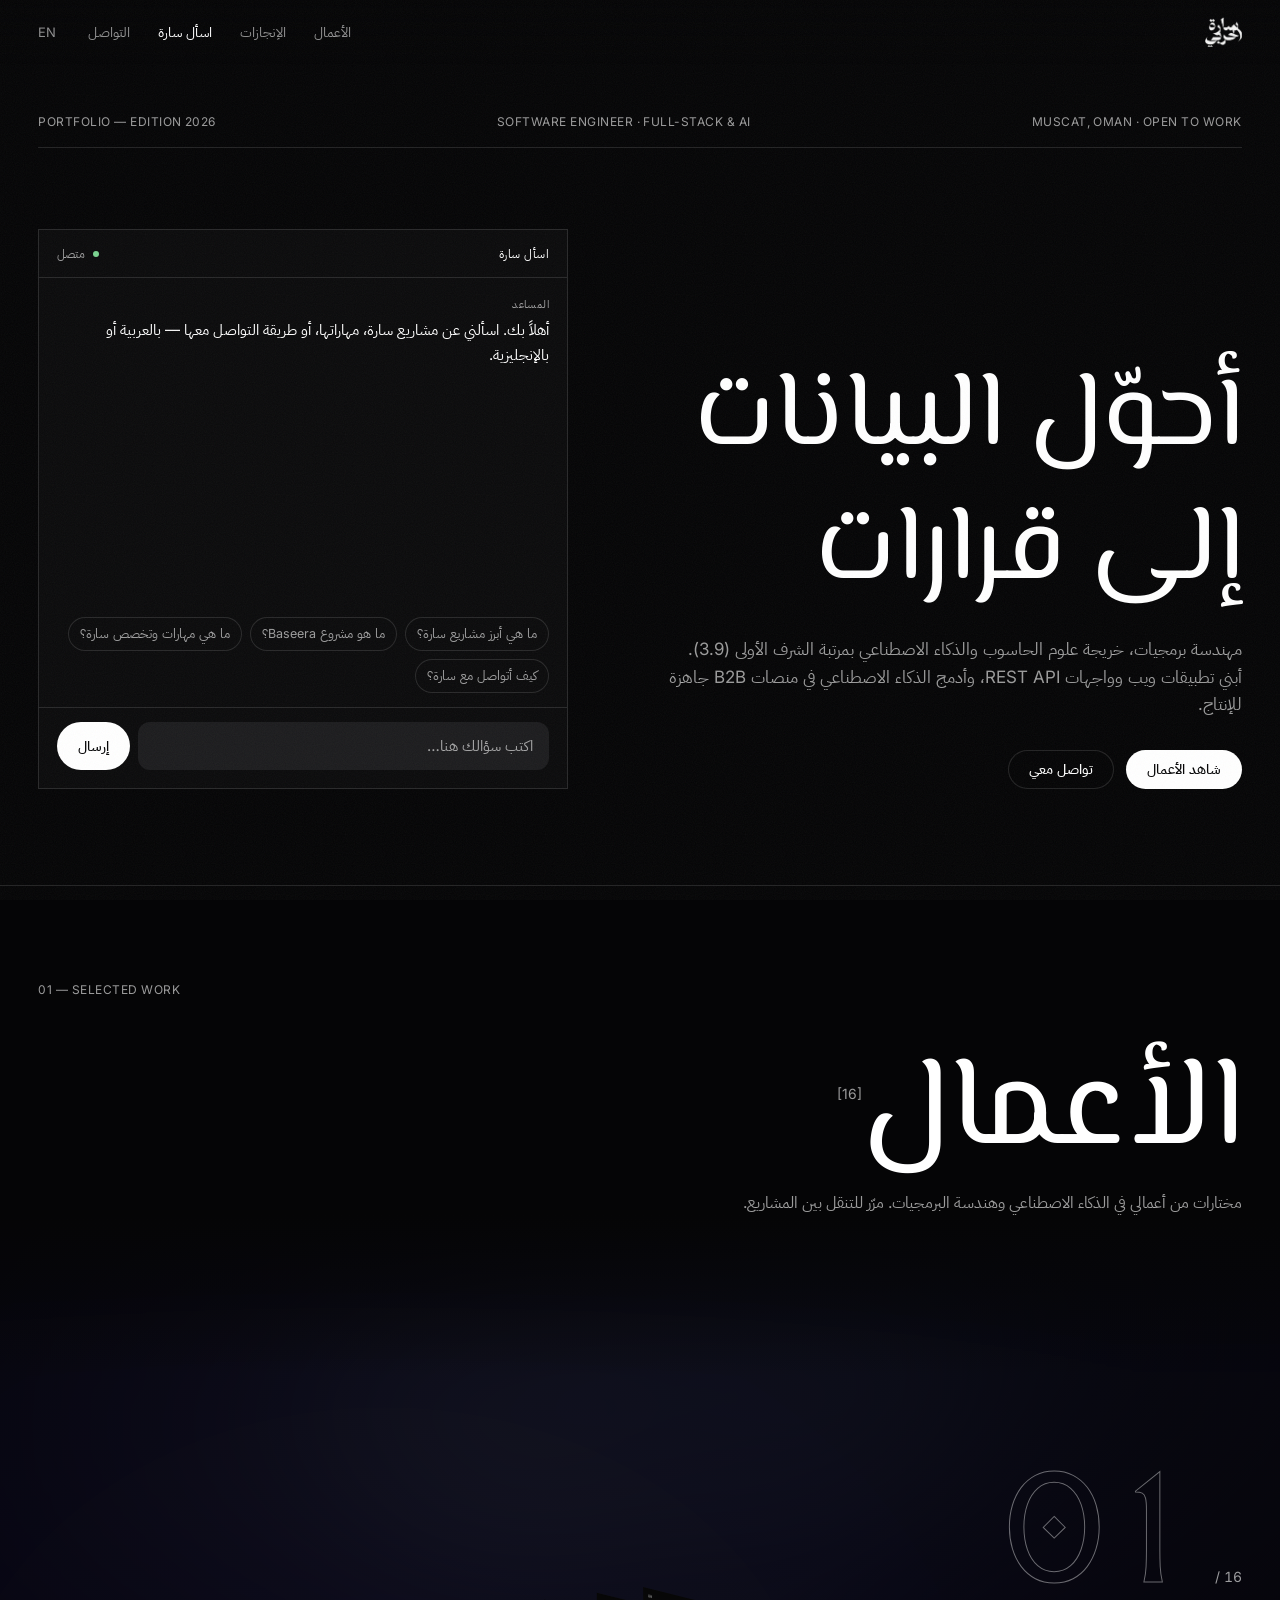
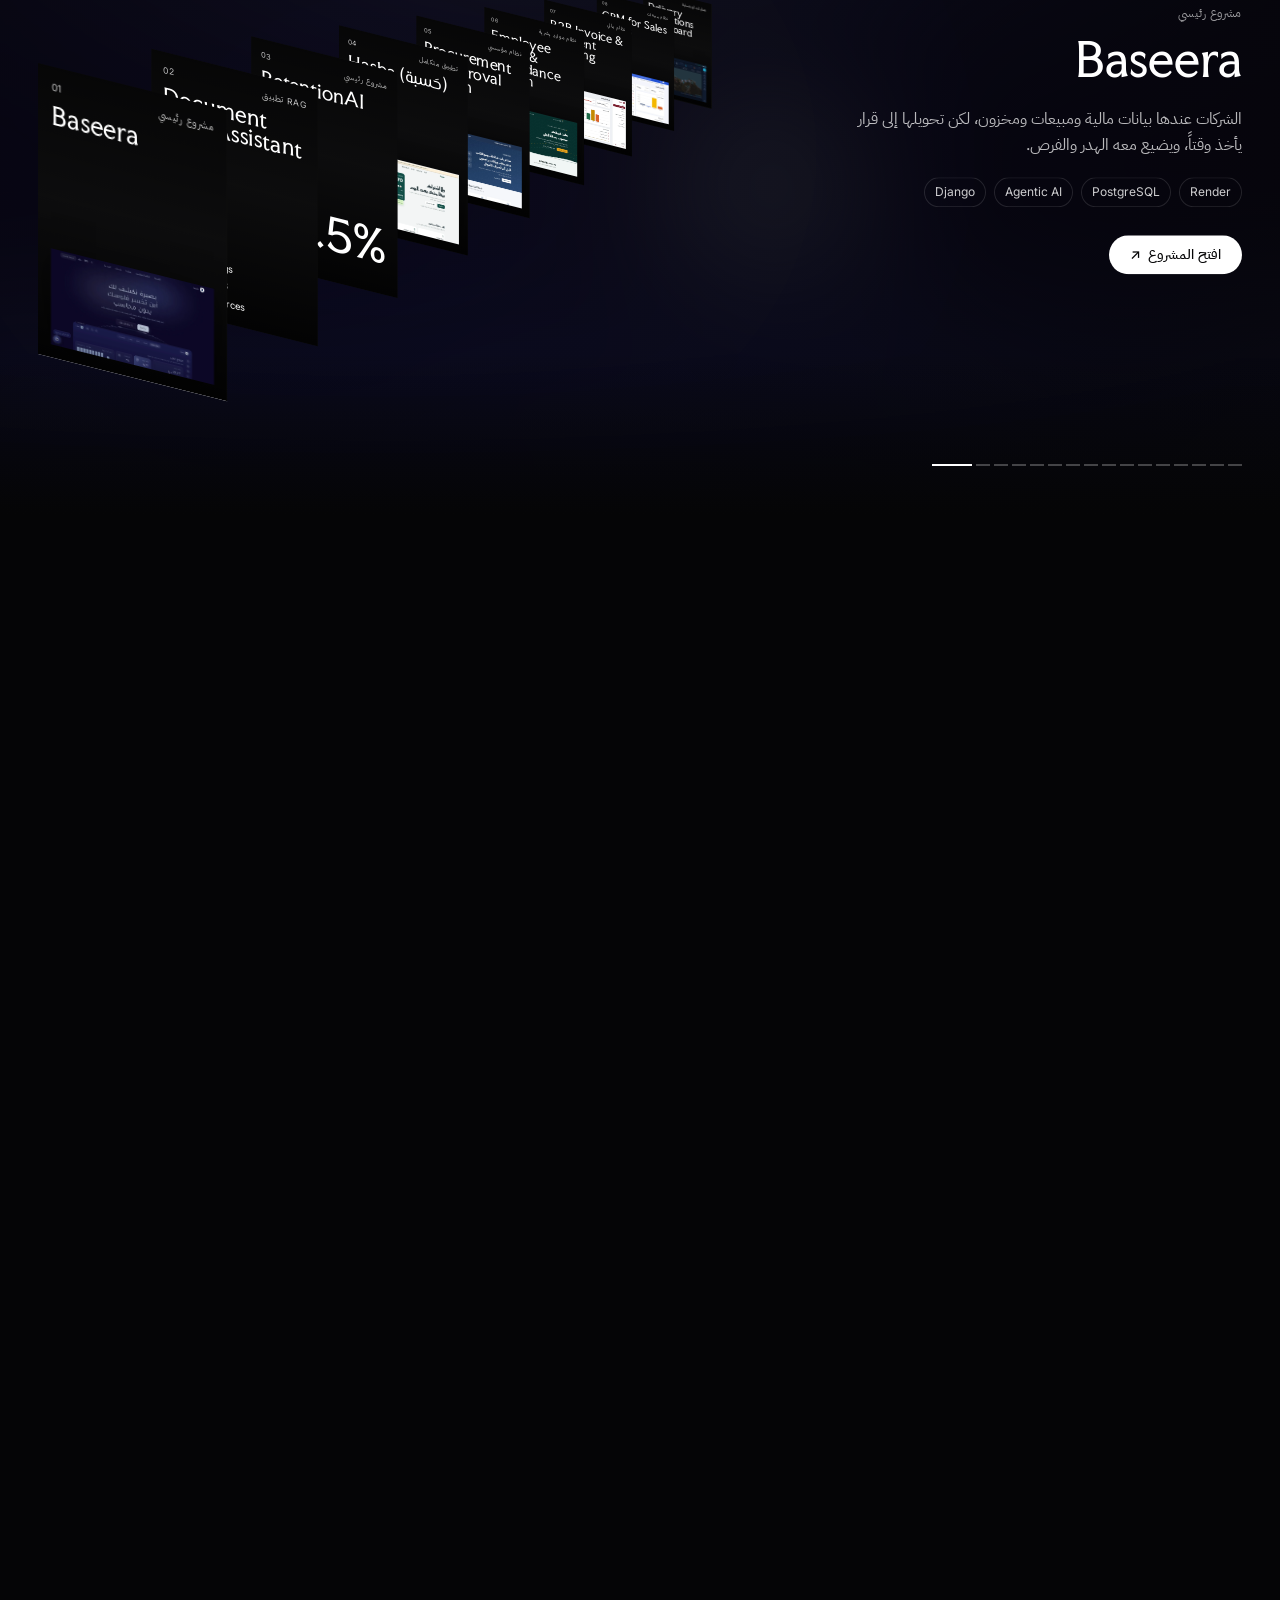
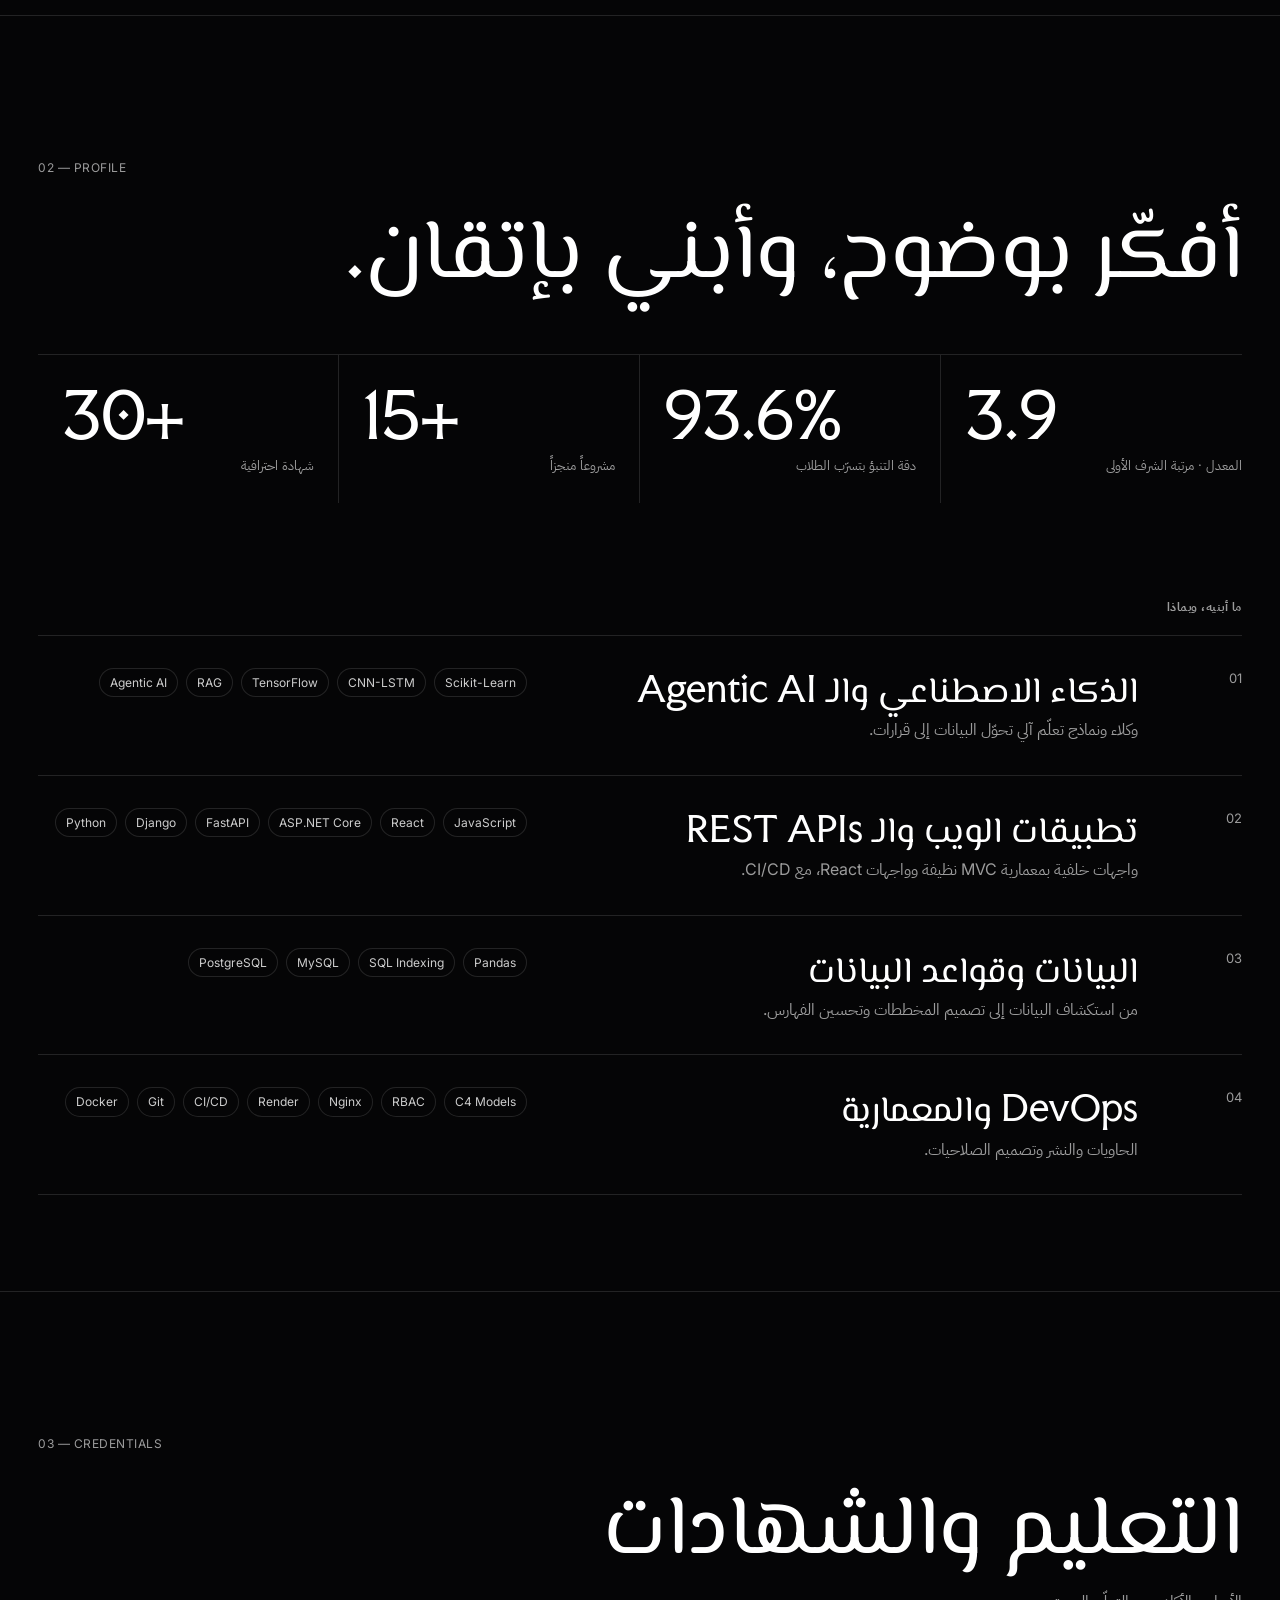
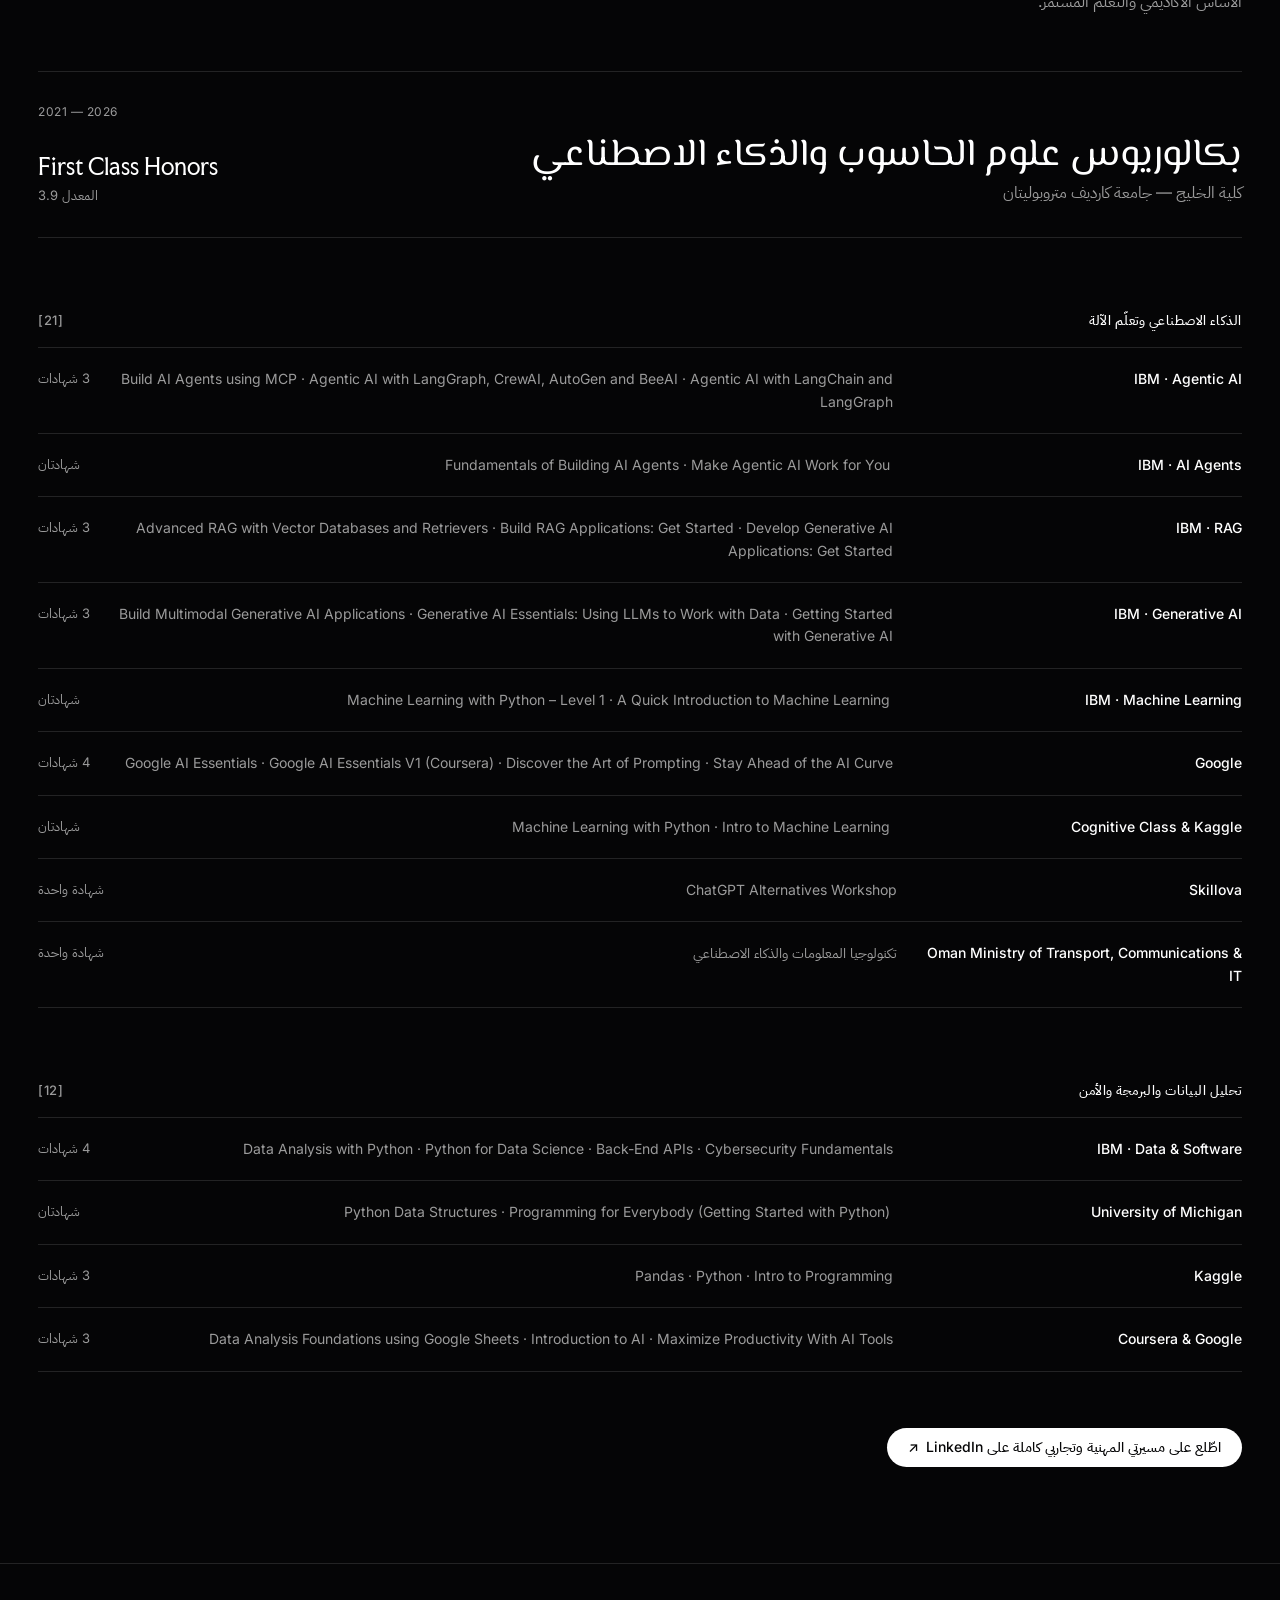
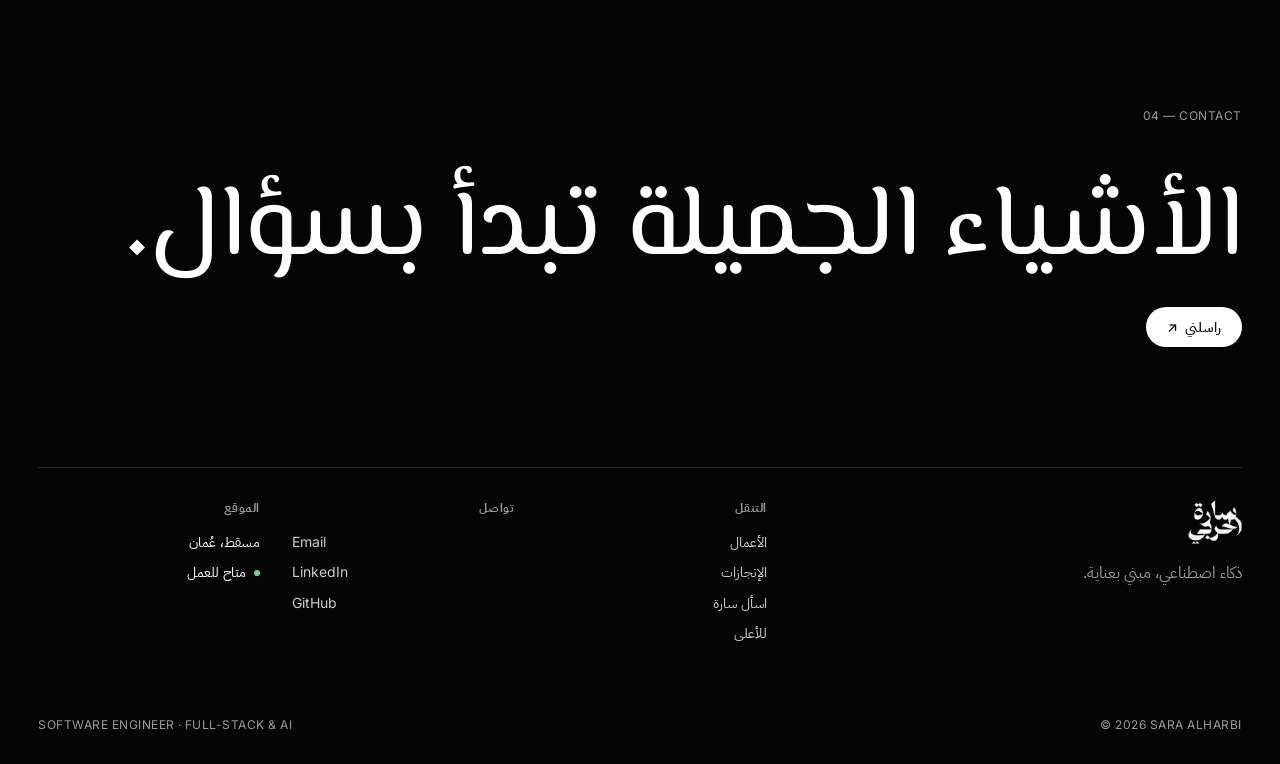
==== frontend/index.html @ b736b787 "Works stage: story panel, project glow and progress rail Fill the empty half of the gallery stage wi" ====
<!DOCTYPE html>
<html lang="ar" dir="rtl">
<head>
  <meta charset="UTF-8" />
  <meta name="viewport" content="width=device-width, initial-scale=1.0" />
  <title>سارة الحربي | Sara Alharbi — Software Engineer</title>
  <meta name="description" content="سارة الحربي — مهندسة برمجيات، خريجة علوم الحاسوب والذكاء الاصطناعي بمرتبة الشرف الأولى. تطوير الويب وواجهات REST API ودمج Agentic AI في منصات B2B." />
  <meta name="theme-color" content="#050506" />
  <link rel="icon" type="image/svg+xml" href="assets/favicon.svg" />
  <link rel="icon" href="/favicon.ico" sizes="48x48" />
  <link rel="icon" type="image/png" sizes="96x96" href="/favicon-96.png" />
  <link rel="icon" type="image/png" sizes="192x192" href="/favicon-192.png" />
  <link rel="icon" type="image/png" sizes="32x32" href="favicon-32.png" />
  <link rel="shortcut icon" href="favicon.ico" />
  <link rel="apple-touch-icon" href="apple-touch-icon.png" />
  <link rel="canonical" href="https://saraai.site/" />

  <meta property="og:title" content="سارة الحربي | Sara Alharbi" />
  <meta property="og:description" content="مهندسة برمجيات — تطوير ويب وواجهات REST API ودمج الذكاء الاصطناعي في منصات B2B. اسأل المساعد عن مشاريعي ومهاراتي." />
  <meta property="og:type" content="website" />
  <meta property="og:url" content="https://saraai.site/" />
  <meta property="og:image" content="https://saraai.site/img/og-image.png?v=8" />
  <meta property="og:image:width" content="1200" />
  <meta property="og:image:height" content="630" />
  <meta name="twitter:card" content="summary_large_image" />
  <meta name="twitter:image" content="https://saraai.site/img/og-image.png?v=8" />

  <link rel="preconnect" href="https://fonts.googleapis.com" />
  <link rel="preconnect" href="https://fonts.gstatic.com" crossorigin />
  <link href="https://fonts.googleapis.com/css2?family=Faculty+Glyphic&family=El+Messiri:wght@500;600&family=IBM+Plex+Sans+Arabic:wght@300;400;500;600&family=Inter:wght@400;500;600&display=swap" rel="stylesheet" />

  <link rel="stylesheet" href="css/styles.css?v=20261104" />
</head>
<body>
  <!-- Opening counter: 00 → 100, skipped for returning visitors and reduced motion -->
  <div class="opening" id="opening" aria-hidden="true">
    <span class="opening-n" id="opening-n" lang="en" dir="ltr">00</span>
    <span class="opening-name" lang="en" dir="ltr">Sara Alharbi — Folio</span>
  </div>

  <a class="skip-link" href="#main" data-en="Skip to content">تخطَّ إلى المحتوى</a>

  <!-- ================= HEADER ================= -->
  <header class="site-header">
    <div class="container header-inner">
      <a href="#top" class="logo roll-trigger" aria-label="سارة الحربي — الصفحة الرئيسية">
        <img class="logo-img" src="img/logo-letters-white.png" alt="" width="44" height="36" />
      </a>

      <nav id="site-nav" class="site-nav" aria-label="التنقل الرئيسي">
        <a href="#projects" class="roll-trigger" data-roll data-en="Works">الأعمال</a>
        <a href="#achievements" class="roll-trigger" data-roll data-en="Credentials">الإنجازات</a>
        <a href="#ask" class="roll-trigger" data-roll data-en="Ask Sara">اسأل سارة</a>
        <a href="#contact" class="roll-trigger" data-roll data-en="Contact">التواصل</a>
      </nav>

      <div class="header-end">
        <button class="lang-toggle roll-trigger" id="lang-toggle" type="button" aria-label="Switch language to English">EN</button>
        <button class="nav-toggle roll-trigger" type="button" aria-expanded="false" aria-controls="site-nav">القائمة</button>
      </div>
    </div>
  </header>

  <main id="main">
    <!-- ================= HERO + CHAT ================= -->
    <section id="top" class="hero">
      <div class="container">
        <div class="meta-strip" lang="en" dir="ltr">
          <span>Portfolio — Edition 2026</span>
          <span>Software Engineer · Full-Stack &amp; AI</span>
          <span>Muscat, Oman · Open to work</span>
        </div>

        <div class="hero-grid">
          <div class="hero-copy">
            <h1 class="display hero-title" data-en="Turning data<br />into decisions">أحوّل البيانات<br />إلى قرارات</h1>
            <p class="hero-subtitle" data-en="Software engineer and Computer Science &amp; AI graduate with First Class Honors (GPA 3.9). I build web apps and REST APIs, and bring AI into production-ready B2B platforms.">
              مهندسة برمجيات، خريجة علوم الحاسوب والذكاء الاصطناعي بمرتبة الشرف الأولى (3.9).
              أبني تطبيقات ويب وواجهات REST API، وأدمج الذكاء الاصطناعي في منصات B2B جاهزة للإنتاج.
            </p>
            <div class="hero-actions">
              <a class="pill" href="#projects" data-en="View works">شاهد الأعمال</a>
              <a class="pill pill-ghost" href="#contact" data-en="Contact me">تواصل معي</a>
            </div>
          </div>

          <div id="ask" class="chat" aria-label="المساعد الذكي">
            <div class="chat-head">
              <span class="meta" data-en="Ask Sara">اسأل سارة</span>
              <span class="chat-status" id="chat-status" data-en="Online">متصل</span>
            </div>

            <div class="chat-log" id="chat-log" role="log" aria-live="polite" aria-relevant="additions">
              <div class="msg msg-bot">
                <span class="msg-who" data-en="Assistant">المساعد</span>
                <p class="msg-text" data-en="Welcome. Ask me about Sara’s projects, skills, or how to reach her — in Arabic or English.">أهلاً بك. اسألني عن مشاريع سارة، مهاراتها، أو طريقة التواصل معها — بالعربية أو بالإنجليزية.</p>
              </div>
            </div>

            <div class="chat-suggestions" id="chat-suggestions">
              <button type="button" class="chip" data-en="What are Sara's top projects?">ما هي أبرز مشاريع سارة؟</button>
              <button type="button" class="chip" data-en="What is Baseera?">ما هو مشروع Baseera؟</button>
              <button type="button" class="chip" data-en="What are Sara's skills?">ما هي مهارات وتخصص سارة؟</button>
              <button type="button" class="chip" data-en="How can I contact Sara?">كيف أتواصل مع سارة؟</button>
            </div>

            <form class="chat-form" id="chat-form" autocomplete="off">
              <label for="chat-input" class="visually-hidden">اكتب سؤالك</label>
              <input id="chat-input" name="question" type="text" maxlength="600" placeholder="اكتب سؤالك هنا…" data-en-ph="Type your question…" required />
              <button type="submit" class="pill" id="chat-send" data-en="Send">إرسال</button>
            </form>
          </div>
        </div>
      </div>
    </section>

    <!-- ================= WORKS ================= -->
    <section id="projects" class="works">
      <header class="container works-head">
        <span class="meta muted" lang="en" dir="ltr">01 — Selected Work</span>
        <h2 class="display works-title"><span data-en="Works">الأعمال</span><sup class="works-count" id="works-count" lang="en" dir="ltr"></sup></h2>
        <p class="works-lead" data-en="Selected work in AI and software engineering. Scroll to move through the stack.">مختارات من أعمالي في الذكاء الاصطناعي وهندسة البرمجيات. مرّر للتنقل بين المشاريع.</p>
      </header>

      <!-- Diagonal gallery: the stage is sticky, scrolling the section steps through the projects -->
      <div class="gallery" id="gallery">
        <div class="stage">
          <div class="stage-glow" aria-hidden="true"><i></i><i></i></div>
          <ul class="stack" id="stack" dir="ltr" aria-label="Projects"></ul>
          <div class="stage-panel" id="stage-panel" aria-live="polite"></div>
          <div class="stage-rail" id="stage-rail" dir="ltr"></div>
        </div>
      </div>

      <div class="container works-list" id="works-list" hidden>
        <ul class="rows" id="rows"></ul>
      </div>

      <div class="view-switch" id="view-switch" role="group" aria-label="Choose view">
        <span class="view-thumb" aria-hidden="true"></span>
        <button type="button" data-view="gallery" aria-label="Gallery view" aria-pressed="true">
          <svg width="16" height="16" viewBox="0 0 16 16" fill="currentColor" aria-hidden="true"><rect x="1" y="1" width="6" height="6"/><rect x="9" y="1" width="6" height="6"/><rect x="1" y="9" width="6" height="6"/><rect x="9" y="9" width="6" height="6"/></svg>
        </button>
        <button type="button" data-view="list" aria-label="List view" aria-pressed="false">
          <svg width="16" height="16" viewBox="0 0 16 16" fill="currentColor" aria-hidden="true"><rect x="1" y="2" width="14" height="2"/><rect x="1" y="7" width="14" height="2"/><rect x="1" y="12" width="14" height="2"/></svg>
        </button>
      </div>
    </section>

    <!-- ================= PROFILE: numbers + what I build ================= -->
    <section class="profile" aria-label="أرقام">
      <div class="container">
        <header class="section-head">
          <span class="meta muted" lang="en" dir="ltr">02 — Profile</span>
          <h2 class="display section-title" data-en="Think clear. Build better.">أفكّر بوضوح، وأبني بإتقان.</h2>
        </header>

        <div class="stats">
          <p class="stat"><strong lang="en" dir="ltr" data-count="3.9" data-decimals="1">3.9</strong><span data-en="GPA · First Class Honors">المعدل · مرتبة الشرف الأولى</span></p>
          <p class="stat"><strong lang="en" dir="ltr" data-count="94.5" data-decimals="1" data-suffix="%">94.5%</strong><span data-en="Dropout prediction accuracy">دقة التنبؤ بتسرّب الطلاب</span></p>
          <p class="stat"><strong lang="en" dir="ltr" data-count="15" data-suffix="+">15+</strong><span data-en="Projects built">مشروعاً منجزاً</span></p>
          <p class="stat"><strong lang="en" dir="ltr" data-count="30" data-suffix="+">30+</strong><span data-en="Professional certificates">شهادة احترافية</span></p>
        </div>

        <h3 class="meta muted sub-head" data-en="What I build, and with what">ما أبنيه، وبماذا</h3>
        <ol class="steps">
          <li class="step">
            <span class="step-n" lang="en">01</span>
            <div>
              <h4 class="step-title" data-en="AI &amp; Agentic AI">الذكاء الاصطناعي والـ Agentic AI</h4>
              <p class="step-desc" data-en="Agents and ML models that turn data into decisions.">وكلاء ونماذج تعلّم آلي تحوّل البيانات إلى قرارات.</p>
            </div>
            <ul class="tags" lang="en" dir="ltr"><li>Agentic AI</li><li>RAG</li><li>TensorFlow</li><li>CNN-LSTM</li><li>Scikit-Learn</li></ul>
          </li>
          <li class="step">
            <span class="step-n" lang="en">02</span>
            <div>
              <h4 class="step-title" data-en="Web Apps &amp; REST APIs">تطبيقات الويب والـ REST APIs</h4>
              <p class="step-desc" data-en="Clean MVC back ends and React front ends, shipped with CI/CD.">واجهات خلفية بمعمارية MVC نظيفة وواجهات React، مع CI/CD.</p>
            </div>
            <ul class="tags" lang="en" dir="ltr"><li>Python</li><li>Django</li><li>FastAPI</li><li>ASP.NET Core</li><li>React</li><li>JavaScript</li></ul>
          </li>
          <li class="step">
            <span class="step-n" lang="en">03</span>
            <div>
              <h4 class="step-title" data-en="Data &amp; Databases">البيانات وقواعد البيانات</h4>
              <p class="step-desc" data-en="From exploration to schema design and index tuning.">من استكشاف البيانات إلى تصميم المخططات وتحسين الفهارس.</p>
            </div>
            <ul class="tags" lang="en" dir="ltr"><li>PostgreSQL</li><li>MySQL</li><li>SQL Indexing</li><li>Pandas</li></ul>
          </li>
          <li class="step">
            <span class="step-n" lang="en">04</span>
            <div>
              <h4 class="step-title" data-en="DevOps &amp; Architecture">DevOps والمعمارية</h4>
              <p class="step-desc" data-en="Containers, deployment and access-control design.">الحاويات والنشر وتصميم الصلاحيات.</p>
            </div>
            <ul class="tags" lang="en" dir="ltr"><li>Docker</li><li>Git</li><li>CI/CD</li><li>Render</li><li>Nginx</li><li>RBAC</li><li>C4 Models</li></ul>
          </li>
        </ol>
      </div>
    </section>

    <!-- ================= CREDENTIALS ================= -->
    <section id="achievements" class="credentials">
      <div class="container">
        <header class="section-head">
          <span class="meta muted" lang="en" dir="ltr">03 — Credentials</span>
          <h2 class="display section-title" data-en="Education &amp; Certificates">التعليم والشهادات</h2>
          <p class="section-lead" data-en="Academic foundation and continuous learning.">الأساس الأكاديمي والتعلّم المستمر.</p>
        </header>

        <div class="degree">
          <p class="meta muted" lang="en" dir="ltr">2021 — 2026</p>
          <h3 class="degree-title" data-en="B.Sc. in Computer Science &amp; Artificial Intelligence">بكالوريوس علوم الحاسوب والذكاء الاصطناعي</h3>
          <p class="degree-school" data-en="Gulf College — Cardiff Metropolitan University">كلية الخليج — جامعة كارديف متروبوليتان</p>
          <p class="degree-honor"><span lang="en" dir="ltr">First Class Honors</span><small data-en="GPA 3.9">المعدل 3.9</small></p>
        </div>

        <h3 class="cert-group-title"><span data-en="Artificial Intelligence &amp; Machine Learning">الذكاء الاصطناعي وتعلّم الآلة</span><span class="muted" lang="en">[21]</span></h3>
        <ul class="certs">
            <li class="cert-row"><h4 class="cert-issuer" lang="en">IBM · Agentic AI</h4><p class="cert-items" lang="en" dir="ltr">Build AI Agents using MCP · Agentic AI with LangGraph, CrewAI, AutoGen and BeeAI · Agentic AI with LangChain and LangGraph</p><span class="cert-count" data-en="3 certificates">3 شهادات</span></li>
            <li class="cert-row"><h4 class="cert-issuer" lang="en">IBM · AI Agents</h4><p class="cert-items" lang="en" dir="ltr">Fundamentals of Building AI Agents · Make Agentic AI Work for You</p><span class="cert-count" data-en="2 certificates">شهادتان</span></li>
            <li class="cert-row"><h4 class="cert-issuer" lang="en">IBM · RAG</h4><p class="cert-items" lang="en" dir="ltr">Advanced RAG with Vector Databases and Retrievers · Build RAG Applications: Get Started · Develop Generative AI Applications: Get Started</p><span class="cert-count" data-en="3 certificates">3 شهادات</span></li>
            <li class="cert-row"><h4 class="cert-issuer" lang="en">IBM · Generative AI</h4><p class="cert-items" lang="en" dir="ltr">Build Multimodal Generative AI Applications · Generative AI Essentials: Using LLMs to Work with Data · Getting Started with Generative AI</p><span class="cert-count" data-en="3 certificates">3 شهادات</span></li>
            <li class="cert-row"><h4 class="cert-issuer" lang="en">IBM · Machine Learning</h4><p class="cert-items" lang="en" dir="ltr">Machine Learning with Python – Level 1 · A Quick Introduction to Machine Learning</p><span class="cert-count" data-en="2 certificates">شهادتان</span></li>
            <li class="cert-row"><h4 class="cert-issuer" lang="en">Google</h4><p class="cert-items" lang="en" dir="ltr">Google AI Essentials · Google AI Essentials V1 (Coursera) · Discover the Art of Prompting · Stay Ahead of the AI Curve</p><span class="cert-count" data-en="4 certificates">4 شهادات</span></li>
            <li class="cert-row"><h4 class="cert-issuer" lang="en">Cognitive Class &amp; Kaggle</h4><p class="cert-items" lang="en" dir="ltr">Machine Learning with Python · Intro to Machine Learning</p><span class="cert-count" data-en="2 certificates">شهادتان</span></li>
            <li class="cert-row"><h4 class="cert-issuer" lang="en">Skillova</h4><p class="cert-items" lang="en" dir="ltr">ChatGPT Alternatives Workshop</p><span class="cert-count" data-en="1 certificate">شهادة واحدة</span></li>
            <li class="cert-row"><h4 class="cert-issuer" lang="en">Oman Ministry of Transport, Communications &amp; IT</h4><p class="cert-items" lang="en" dir="ltr">تكنولوجيا المعلومات والذكاء الاصطناعي</p><span class="cert-count" data-en="1 certificate">شهادة واحدة</span></li>
        </ul>

        <h3 class="cert-group-title"><span data-en="Data, Programming &amp; Security">تحليل البيانات والبرمجة والأمن</span><span class="muted" lang="en">[12]</span></h3>
        <ul class="certs">
            <li class="cert-row"><h4 class="cert-issuer" lang="en">IBM · Data &amp; Software</h4><p class="cert-items" lang="en" dir="ltr">Data Analysis with Python · Python for Data Science · Back-End APIs · Cybersecurity Fundamentals</p><span class="cert-count" data-en="4 certificates">4 شهادات</span></li>
            <li class="cert-row"><h4 class="cert-issuer" lang="en">University of Michigan</h4><p class="cert-items" lang="en" dir="ltr">Python Data Structures · Programming for Everybody (Getting Started with Python)</p><span class="cert-count" data-en="2 certificates">شهادتان</span></li>
            <li class="cert-row"><h4 class="cert-issuer" lang="en">Kaggle</h4><p class="cert-items" lang="en" dir="ltr">Pandas · Python · Intro to Programming</p><span class="cert-count" data-en="3 certificates">3 شهادات</span></li>
            <li class="cert-row"><h4 class="cert-issuer" lang="en">Coursera &amp; Google</h4><p class="cert-items" lang="en" dir="ltr">Data Analysis Foundations using Google Sheets · Introduction to AI · Maximize Productivity With AI Tools</p><span class="cert-count" data-en="3 certificates">3 شهادات</span></li>
        </ul>

        <p class="cta-row">
          <a class="pill" href="https://www.linkedin.com/in/sara-alharbi-1b53263a2" target="_blank" rel="noopener"><span data-en="See my full career and experience on LinkedIn">اطّلع على مسيرتي المهنية وتجاربي كاملة على LinkedIn</span> <span aria-hidden="true">↗</span></a>
        </p>
      </div>
    </section>
  </main>

  <!-- ================= CONTACT + FOOTER ================= -->
  <footer id="contact" class="site-end">
    <div class="container">
      <div class="end-cta">
        <span class="meta muted" lang="en" dir="ltr">04 — Contact</span>
        <h2 class="display end-title" data-en="Good things start with a question.">الأشياء الجميلة تبدأ بسؤال.</h2>
        <a class="pill" href="mailto:Saraalharbi0031@gmail.com"><span data-en="Email me">راسلني</span> <span aria-hidden="true">↗</span></a>
      </div>

      <div class="end-grid">
        <div class="end-brand">
          <img class="footer-mark" src="img/logo-letters-white.png" alt="سارة الحربي" />
          <p class="muted" data-en="Intelligence, built with care.">ذكاء اصطناعي، مبني بعناية.</p>
        </div>
        <nav class="end-col" aria-label="روابط">
          <h3 class="meta muted" data-en="Navigate">التنقل</h3>
          <a href="#projects" data-en="Works">الأعمال</a>
          <a href="#achievements" data-en="Credentials">الإنجازات</a>
          <a href="#ask" data-en="Ask Sara">اسأل سارة</a>
          <a href="#top" data-en="Back to top">للأعلى</a>
        </nav>
        <div class="end-col">
          <h3 class="meta muted" data-en="Contact">تواصل</h3>
          <a lang="en" dir="ltr" href="mailto:Saraalharbi0031@gmail.com">Email</a>
          <a lang="en" dir="ltr" href="https://www.linkedin.com/in/sara-alharbi-1b53263a2" target="_blank" rel="noopener">LinkedIn</a>
          <a lang="en" dir="ltr" href="https://github.com/nooneinz" target="_blank" rel="noopener">GitHub</a>
        </div>
        <div class="end-col">
          <h3 class="meta muted" data-en="Based in">الموقع</h3>
          <p data-en="Muscat, Oman">مسقط، عُمان</p>
          <p class="end-status"><i aria-hidden="true"></i><span data-en="Open to work">متاح للعمل</span></p>
        </div>
      </div>

      <div class="end-bar meta muted">
        <span lang="en" dir="ltr">© <span id="year">2026</span> Sara Alharbi</span>
        <span lang="en" dir="ltr">Software Engineer · Full-Stack &amp; AI</span>
      </div>
    </div>
  </footer>

  <!-- ================= PROJECT PAGE (opened by #work/<id>) ================= -->
  <div class="work-page" id="work-page" hidden>
    <div class="container work-bar">
      <a href="#projects" class="meta work-back" id="work-back"><span class="arrow" aria-hidden="true">←</span> <span data-en="All work">كل الأعمال</span></a>
      <span class="meta muted" lang="en" dir="ltr">Selected work / Folio</span>
    </div>
    <article class="container work-body" id="work-body" tabindex="-1"></article>
  </div>

  <script src="js/config.js?v=20261104"></script>
  <script src="js/main.js?v=20261104"></script>
</body>
</html>
---- frontend/css/styles.css ----
/* =========================================================
   Sara Alharbi — Folio
   Dark, editorial, motion-driven. Arabic (RTL) + English.
   ========================================================= */

/* ---------- Tokens ---------- */
:root {
  --bg: #050506;
  --fg: #ffffff;
  --muted: rgba(255, 255, 255, 0.6);
  --dim: rgba(255, 255, 255, 0.55);
  --hairline: rgba(255, 255, 255, 0.12);
  --field: #1c1c1e;
  --ok: #7ad38f;

  --sans: "Inter", "IBM Plex Sans Arabic", system-ui, sans-serif;
  --display: "Faculty Glyphic", "El Messiri", Georgia, serif;

  /* Raise --motion-speed to slow every animation down, lower it to speed up. */
  --motion-speed: 1;
  --ease: cubic-bezier(0.65, 0, 0.2, 1);
  --dur: calc(0.5s * var(--motion-speed));

  --gutter: clamp(20px, 3vw, 40px);
  --max-w: 1440px;
  --header-h: 64px;
}

/* ---------- Base ---------- */
*,
*::before,
*::after { box-sizing: border-box; }

html {
  background: var(--bg);
  color-scheme: dark;
  scroll-behavior: smooth;
  -webkit-text-size-adjust: 100%;
}

body {
  margin: 0;
  background: var(--bg);
  color: var(--fg);
  font-family: var(--sans);
  font-size: 16px;
  line-height: 1.6;
  -webkit-font-smoothing: antialiased;
  text-rendering: optimizeLegibility;
}

img { max-width: 100%; display: block; }

/* Fine film grain over everything: breaks the flat black without costing contrast. */
body::after {
  content: "";
  position: fixed;
  inset: 0;
  z-index: 400;
  pointer-events: none;
  opacity: 0.05;
  background-image: url("data:image/svg+xml,%3Csvg xmlns='http://www.w3.org/2000/svg' width='200' height='200'%3E%3Cfilter id='n'%3E%3CfeTurbulence type='fractalNoise' baseFrequency='.9' numOctaves='3'/%3E%3C/filter%3E%3Crect width='100%25' height='100%25' filter='url(%23n)'/%3E%3C/svg%3E");
}
a { color: inherit; text-decoration: none; }
button { font: inherit; color: inherit; background: none; border: 0; cursor: pointer; padding: 0; }
h1, h2, h3, h4, p, ul, ol { margin: 0; }
ul, ol { padding: 0; list-style: none; }
[hidden] { display: none !important; }

::selection { background: var(--fg); color: var(--bg); }
:focus-visible { outline: 1px solid var(--fg); outline-offset: 4px; }

.container {
  width: 100%;
  max-width: var(--max-w);
  margin-inline: auto;
  padding-inline: var(--gutter);
}

.visually-hidden {
  position: absolute !important;
  width: 1px; height: 1px;
  overflow: hidden;
  clip: rect(0 0 0 0);
  white-space: nowrap;
}

.skip-link {
  position: fixed;
  top: 12px;
  inset-inline-start: 12px;
  z-index: 200;
  padding: 8px 14px;
  background: var(--fg);
  color: var(--bg);
  transform: translateY(-200%);
}
.skip-link:focus { transform: none; }

/* ---------- Type ---------- */
.display {
  font-family: var(--display);
  font-weight: 400;
  line-height: 0.98;
  letter-spacing: -0.01em;
}
[dir="rtl"] .display { line-height: 1.25; letter-spacing: 0; }

.meta {
  font-size: 12px;
  line-height: 1.3;
  text-transform: uppercase;
  letter-spacing: 0.04em;
}
.muted { color: var(--muted); }

/* ---------- Pills ---------- */
.pill {
  display: inline-flex;
  align-items: center;
  gap: 0.5em;
  border-radius: 999px;
  background: var(--fg);
  color: var(--bg);
  padding: 0.8em 1.5em;
  font-size: 14px;
  font-weight: 500;
  line-height: 1.2;
  transition: transform calc(0.4s * var(--motion-speed)) var(--ease), opacity 0.3s;
}
.pill:hover { transform: translateY(-2px); }
.pill:disabled { opacity: 0.5; cursor: default; transform: none; }
.pill-ghost {
  background: transparent;
  color: var(--fg);
  box-shadow: inset 0 0 0 1px var(--hairline);
}
.pill-ghost:hover { box-shadow: inset 0 0 0 1px var(--fg); }

/* ---------- Letter roll (nav hover) ---------- */
/* Letters are laid out left-to-right even on the Arabic page (Arabic labels are one piece). */
.roll { display: inline-flex; white-space: pre; direction: ltr; unicode-bidi: isolate; }
.roll-char { display: inline-block; overflow: hidden; height: 1.25em; line-height: 1.25; }
.roll-stack {
  display: flex;
  flex-direction: column;
  transition: transform var(--dur) var(--ease);
  transition-delay: calc(var(--i) * 20ms * var(--motion-speed));
}
.roll-trigger:hover .roll-stack,
.roll-trigger:focus-visible .roll-stack { transform: translateY(-100%); }

/* ---------- Opening counter ---------- */
.opening {
  position: fixed;
  inset: 0;
  z-index: 300;
  display: flex;
  flex-direction: column;
  justify-content: flex-end;
  padding: var(--gutter);
  background: var(--bg);
  transition: transform calc(0.8s * var(--motion-speed)) var(--ease);
}
.opening-n {
  font-family: var(--display);
  font-size: clamp(96px, 22vw, 320px);
  line-height: 0.85;
  font-variant-numeric: tabular-nums;
}
.opening-name { margin-top: 16px; font-size: 12px; letter-spacing: 0.04em; text-transform: uppercase; color: var(--muted); }
.opening.is-done { transform: translateY(-100%); }
.opening.is-skipped { display: none; }

/* ---------- Header ---------- */
.site-header {
  position: fixed;
  inset: 0 0 auto;
  z-index: 100;
  background: linear-gradient(to bottom, rgba(5, 5, 6, 0.92), rgba(5, 5, 6, 0));
  transition: background 0.3s;
}
.site-header.is-solid {
  background: rgba(5, 5, 6, 0.82);
  backdrop-filter: blur(12px);
  -webkit-backdrop-filter: blur(12px);
  box-shadow: 0 1px 0 var(--hairline);
}
.header-inner {
  height: var(--header-h);
  display: flex;
  align-items: center;
  gap: 32px;
  font-size: 14px;
}
.logo { position: relative; z-index: 2; }
.logo-img { height: 30px; width: auto; }
.site-nav { display: flex; gap: 28px; margin-inline-start: auto; }
.site-nav a { color: var(--dim); transition: color 0.3s; }
.site-nav a:hover,
.site-nav a.is-active { color: var(--fg); }
.header-end { display: flex; align-items: center; gap: 20px; position: relative; z-index: 2; }
.lang-toggle { font-size: 13px; color: var(--dim); transition: color 0.3s; }
.lang-toggle:hover { color: var(--fg); }
.nav-toggle { display: none; }

@media (max-width: 760px) {
  .header-end { margin-inline-start: auto; }
  .nav-toggle { display: inline-flex; font-size: 14px; }
  .site-nav {
    position: fixed;
    inset: 0;
    z-index: 1;
    flex-direction: column;
    justify-content: flex-end;
    gap: 6px;
    margin: 0;
    padding: var(--gutter) var(--gutter) 64px;
    background: var(--bg);
    visibility: hidden;
    opacity: 0;
    transition: opacity calc(0.4s * var(--motion-speed)) var(--ease), visibility 0s linear calc(0.4s * var(--motion-speed));
  }
  .site-nav.is-open { visibility: visible; opacity: 1; transition-delay: 0s; }
  .site-nav a { font-family: var(--display); font-size: 52px; line-height: 1.15; color: var(--fg); }
  .site-header:has(.site-nav.is-open) { backdrop-filter: none; -webkit-backdrop-filter: none; }
}

/* ---------- Hero + chat ---------- */
.hero { padding-top: calc(var(--header-h) + 48px); padding-bottom: 96px; }
.meta-strip {
  display: flex;
  justify-content: space-between;
  gap: 16px;
  padding-bottom: 16px;
  border-bottom: 1px solid var(--hairline);
  font-size: 12px;
  letter-spacing: 0.04em;
  text-transform: uppercase;
  color: var(--muted);
}
.hero-grid {
  display: grid;
  grid-template-columns: minmax(0, 1.15fr) minmax(0, 1fr);
  gap: clamp(32px, 5vw, 80px);
  align-items: end;
  margin-top: clamp(48px, 9vh, 112px);
}
.hero-title { font-size: clamp(52px, 8.4vw, 132px); }
.hero-subtitle { margin-top: 32px; max-width: 34em; font-size: 17px; color: var(--muted); }
.hero-actions { display: flex; flex-wrap: wrap; gap: 12px; margin-top: 32px; }

.chat {
  display: flex;
  flex-direction: column;
  border: 1px solid var(--hairline);
  background: #0b0b0c;
  height: min(560px, 72vh);
  scroll-margin-top: calc(var(--header-h) + 24px);
}
.chat-head {
  display: flex;
  justify-content: space-between;
  align-items: center;
  padding: 14px 18px;
  border-bottom: 1px solid var(--hairline);
}
.chat-status { display: inline-flex; align-items: center; gap: 8px; font-size: 12px; color: var(--muted); }
.chat-status::before { content: ""; width: 6px; height: 6px; border-radius: 50%; background: var(--ok); }
.chat-status.is-busy::before { background: #e8c46a; animation: blink 1s infinite; }
.chat-status.is-error::before { background: #e8776a; }
@keyframes blink { 50% { opacity: 0.3; } }

.chat-log { flex: 1; overflow-y: auto; padding: 18px; display: flex; flex-direction: column; gap: 18px; scrollbar-width: thin; }
.msg { display: flex; flex-direction: column; gap: 4px; max-width: 92%; }
.msg-user { align-self: flex-end; align-items: flex-end; }
.msg-who { font-size: 11px; letter-spacing: 0.04em; text-transform: uppercase; color: var(--muted); }
.msg-text { font-size: 15px; line-height: 1.65; white-space: pre-wrap; }
.msg-user .msg-text { background: var(--field); padding: 10px 14px; border-radius: 12px; }
.msg-text a { text-decoration: underline; text-underline-offset: 3px; }
.msg-error .msg-text { color: #f0a59b; }
.thinking { display: inline-flex; gap: 4px; }
.thinking span { width: 5px; height: 5px; border-radius: 50%; background: var(--muted); animation: blink 1s infinite; }
.thinking span:nth-child(2) { animation-delay: 0.15s; }
.thinking span:nth-child(3) { animation-delay: 0.3s; }
.caret { display: inline-block; width: 2px; height: 1em; margin-inline-start: 2px; vertical-align: -2px; background: var(--fg); animation: blink 0.8s infinite; }

.chat-suggestions { display: flex; flex-wrap: wrap; gap: 8px; padding: 0 18px 14px; }
.chip {
  font-size: 12.5px;
  padding: 7px 12px;
  border-radius: 999px;
  box-shadow: inset 0 0 0 1px var(--hairline);
  color: var(--muted);
  transition: color 0.3s, box-shadow 0.3s;
}
.chip:hover { color: var(--fg); box-shadow: inset 0 0 0 1px var(--fg); }
.chip:disabled { opacity: 0.4; cursor: default; }
.chat-form { display: flex; gap: 8px; padding: 14px 18px 18px; border-top: 1px solid var(--hairline); }
.chat-form input {
  flex: 1;
  min-width: 0;
  font: inherit;
  font-size: 15px;
  color: var(--fg);
  background: var(--field);
  border: 0;
  border-radius: 12px;
  padding: 12px 16px;
}
.chat-form input::placeholder { color: var(--muted); }
.chat-form input:focus-visible { outline: 1px solid rgba(255, 255, 255, 0.4); outline-offset: 0; }

@media (max-width: 900px) {
  .hero-grid { grid-template-columns: 1fr; align-items: start; }
  .meta-strip span:nth-child(2) { display: none; }
}

/* ---------- Section heads ---------- */
.section-head { display: flex; flex-direction: column; gap: 16px; margin-bottom: 56px; }
.section-title { font-size: clamp(44px, 6.6vw, 104px); }
.section-lead { max-width: 36em; color: var(--muted); }

/* ---------- Works ---------- */
.works { padding-top: 96px; border-top: 1px solid var(--hairline); }
.works-head { display: flex; flex-direction: column; gap: 16px; }
.works-title { font-size: clamp(56px, 10vw, 150px); }
.works-count { font-family: var(--sans); font-size: 14px; color: var(--muted); vertical-align: super; margin-inline-start: 8px; }
.works-lead { max-width: 34em; color: var(--muted); }

/* Diagonal gallery. Its height (set in JS) is one screen plus one scroll step per project;
   the stage sticks while scrolling through it. */
.gallery { position: relative; }
.stage {
  --card-w: clamp(110px, min(16vw, 21vh), 260px);
  position: sticky;
  top: 0;
  height: 100vh;
  height: 100svh;
  overflow: hidden;
}
.stack { position: absolute; left: var(--gutter); bottom: 18vh; }
.card {
  position: absolute;
  left: 0;
  bottom: 0;
  width: var(--card-w);
  transform-origin: left bottom;
  transition: transform var(--dur) var(--ease), opacity calc(0.18s * var(--motion-speed)) linear;
}
.card.is-hidden { pointer-events: none; }
.card.is-active { will-change: transform; }
.card-link { display: block; }
.card-lift { display: block; transition: transform calc(0.4s * var(--motion-speed)) var(--ease); }
.card-link:hover .card-lift,
.card-link:focus-visible .card-lift { transform: translate(5px, -7px); }
.card-label {
  position: absolute;
  top: calc(100% + 10px);
  left: 0;
  font-size: 12px;
  white-space: nowrap;
  opacity: 0;
  transition: opacity 0.3s;
}
.card-link:hover .card-label,
.card-link:focus-visible .card-label { opacity: 1; }
.card.is-active .card-label { display: none; }

/* Glow: the active project's own image, blurred huge behind the stage. */
.stage-glow { position: absolute; inset: -12%; z-index: 0; pointer-events: none; }
.stage-glow i {
  position: absolute;
  inset: 0;
  background: center / cover no-repeat;
  filter: blur(72px) saturate(1.35);
  opacity: 0;
  transform: scale(1.1);
  transition: opacity calc(1.1s * var(--motion-speed)) var(--ease);
}
.stage-glow i.on { opacity: 0.42; }
.stage::after {
  content: "";
  position: absolute;
  inset: 0;
  z-index: 1;
  pointer-events: none;
  background:
    linear-gradient(to bottom, var(--bg), transparent 18%, transparent 82%, var(--bg)),
    radial-gradient(ellipse 70% 80% at 30% 60%, transparent, rgba(5, 5, 6, 0.65));
}
.stack { z-index: 2; }

/* Story panel beside the stack */
.stage-panel {
  position: absolute;
  z-index: 3;
  top: 50%;
  right: var(--gutter);
  width: min(480px, 38vw);
  transform: translateY(-48%);
}
.stage-panel > * { animation: panel-in calc(0.6s * var(--motion-speed)) var(--ease) both; animation-delay: calc(var(--k, 0) * 45ms); }
.stage-panel.is-static > * { animation: none; }
@keyframes panel-in { from { opacity: 0; transform: translateY(var(--from, 16px)); } }
.panel-num {
  display: flex;
  align-items: baseline;
  gap: 12px;
  margin-bottom: 20px;
  font-family: var(--display);
  font-size: clamp(96px, 11vw, 184px);
  line-height: 0.8;
  color: transparent;
  -webkit-text-stroke: 1px rgba(255, 255, 255, 0.4);
  font-variant-numeric: tabular-nums;
}
.panel-num small { font-family: var(--sans); font-size: 14px; color: var(--muted); -webkit-text-stroke: 0; }
.panel-title { margin-top: 10px; font-size: clamp(34px, 3.6vw, 60px); }
.panel-problem {
  margin-top: 18px;
  max-width: 40ch;
  color: rgba(255, 255, 255, 0.72);
  display: -webkit-box;
  -webkit-line-clamp: 3;
  -webkit-box-orient: vertical;
  overflow: hidden;
}
.panel-metric { display: flex; align-items: baseline; gap: 12px; margin-top: 18px; }
.panel-metric strong { font-family: var(--display); font-weight: 400; font-size: 40px; line-height: 1; }
.panel-metric span { font-size: 13px; color: var(--muted); }
.stage-panel .tags { margin-top: 20px; }
/* On the Arabic page keep the English title, number and tags on the same right edge as the text. */
[dir="rtl"] .stage-panel [dir="ltr"] { text-align: right; }
[dir="rtl"] .panel-num,
[dir="rtl"] .stage-panel .tags { justify-content: flex-end; }
.panel-cta { margin-top: 28px; }

/* Progress rail: one tick per project, the active one long and white */
.stage-rail {
  position: absolute;
  z-index: 3;
  right: var(--gutter);
  bottom: 36px;
  display: flex;
  align-items: center;
  gap: 4px;
}
.stage-rail button { width: 14px; height: 28px; display: grid; align-items: center; transition: width calc(0.4s * var(--motion-speed)) var(--ease); }
.stage-rail button::before { content: ""; height: 2px; background: rgba(255, 255, 255, 0.25); transition: background 0.3s; }
.stage-rail button:hover::before { background: rgba(255, 255, 255, 0.6); }
.stage-rail button[aria-current] { width: 40px; }
.stage-rail button[aria-current]::before { background: var(--fg); }

@media (max-width: 760px) {
  .stage-panel { top: calc(var(--header-h) + 12px); left: var(--gutter); right: var(--gutter); width: auto; transform: none; }
  .panel-num { font-size: 64px; margin-bottom: 8px; }
  .panel-title { font-size: 30px; }
  .panel-problem, .stage-panel .tags, .panel-metric { display: none; }
  .panel-cta { margin-top: 16px; }
  .stage-rail { display: none; }
  .stack { bottom: 110px; }
}

/* Poster: a project's portrait cover. Sized in container units so it works at any width. */
.poster {
  position: relative;
  aspect-ratio: 0.65;
  overflow: hidden;
  background: #0e0e0f;
  container-type: inline-size;
}
.poster-bg {
  position: absolute;
  inset: 0;
  background: var(--tex) center / cover no-repeat;
  opacity: 0.6;
}
.poster::after {
  content: "";
  position: absolute;
  inset: 0;
  background: linear-gradient(to bottom, rgba(0, 0, 0, 0.55), rgba(0, 0, 0, 0.1) 45%, rgba(0, 0, 0, 0.8));
}
.poster-in { position: relative; z-index: 1; display: flex; flex-direction: column; height: 100%; padding: 7cqw; }
.poster-top { display: flex; justify-content: space-between; gap: 4cqw; font-size: 5.2cqw; letter-spacing: 0.04em; text-transform: uppercase; color: rgba(255, 255, 255, 0.75); }
.poster-top span:last-child { text-align: end; }
.poster-title { margin-top: 5cqw; font-family: var(--display); font-size: 12.5cqw; line-height: 1; }
.poster-foot { margin-top: auto; }
.poster-foot img { width: 100%; box-shadow: 0 8px 30px rgba(0, 0, 0, 0.5); }
.poster-num { font-family: var(--display); font-size: 30cqw; line-height: 1; }
.poster-cap { margin-top: 2cqw; font-size: 5.2cqw; letter-spacing: 0.04em; text-transform: uppercase; color: rgba(255, 255, 255, 0.7); }
.poster-flow { display: flex; flex-direction: column; gap: 1.6cqw; font-size: 5.6cqw; }
.poster-flow span { color: rgba(255, 255, 255, 0.45); margin-right: 3cqw; }
.poster-tags { display: flex; flex-wrap: wrap; gap: 2cqw; font-size: 5cqw; }
.poster-tags li { border: 1px solid rgba(255, 255, 255, 0.3); border-radius: 999px; padding: 1cqw 3cqw; }

/* List view */
.works-list { padding-top: 48px; padding-bottom: 160px; }
.rows { border-top: 1px solid var(--hairline); }
.row { border-bottom: 1px solid var(--hairline); }
.row-link { display: grid; grid-template-columns: minmax(220px, 1fr) 2fr; gap: 24px; padding: 32px 0; }
.row-text { display: flex; flex-direction: column; color: rgba(255, 255, 255, 0.8); transition: color 0.3s; }
.row-link:hover .row-text { color: var(--fg); }
.row-title { font-size: 13px; font-weight: 500; letter-spacing: 0.04em; text-transform: uppercase; }
.row-kind { margin-top: 4px; font-size: 14px; color: var(--muted); }
.row-foot { display: flex; justify-content: space-between; align-items: flex-end; gap: 16px; margin-top: auto; padding-top: 24px; }
.row-media { display: flex; justify-content: flex-end; gap: 12px; overflow: hidden; }
.row-media > * { overflow: hidden; flex-shrink: 0; }
.row-media .poster-wrap { width: 200px; }
.row-media .shot { height: 308px; }
.row-media .shot img { height: 100%; width: auto; }
.row-media .poster,
.row-media .shot img { transition: transform 0.7s var(--ease); }
.row-link:hover .row-media .poster,
.row-link:hover .row-media .shot img { transform: scale(1.03); }
@media (max-width: 760px) {
  .row-link { grid-template-columns: 1fr; }
  .row-media { justify-content: flex-start; }
  .row-media .shot { display: none; }
  .row-media .poster-wrap { width: 180px; }
}

/* View switch */
.view-switch {
  position: fixed;
  bottom: 24px;
  left: 50%;
  z-index: 90;
  display: flex;
  gap: 4px;
  padding: 4px;
  border-radius: 999px;
  border: 1px solid var(--hairline);
  background: rgba(20, 20, 22, 0.72);
  backdrop-filter: blur(12px);
  -webkit-backdrop-filter: blur(12px);
  transform: translate(-50%, 140%);
  opacity: 0;
  transition: transform calc(0.4s * var(--motion-speed)) var(--ease), opacity 0.3s;
  direction: ltr;
}
.view-switch.is-shown { transform: translate(-50%, 0); opacity: 1; }
.view-switch button {
  position: relative;
  display: grid;
  place-items: center;
  width: 40px;
  height: 40px;
  border-radius: 50%;
  color: rgba(255, 255, 255, 0.7);
  transition: color 0.3s;
}
.view-switch button:hover { color: var(--fg); }
.view-switch button[aria-pressed="true"] { color: var(--bg); }
.view-thumb {
  position: absolute;
  top: 4px;
  left: 4px;
  width: 40px;
  height: 40px;
  border-radius: 50%;
  background: var(--fg);
  transition: transform calc(0.4s * var(--motion-speed)) var(--ease);
}
.view-switch[data-view="list"] .view-thumb { transform: translateX(44px); }

/* ---------- Profile ---------- */
.profile { padding: 144px 0 96px; border-top: 1px solid var(--hairline); }
.stats { display: grid; grid-template-columns: repeat(4, 1fr); border-top: 1px solid var(--hairline); }
.stat { display: flex; flex-direction: column; gap: 8px; padding: 28px 24px 28px 0; }
[dir="rtl"] .stat { padding: 28px 0 28px 24px; }
.stat + .stat { border-inline-start: 1px solid var(--hairline); padding-inline-start: 24px; }
.stat strong { font-family: var(--display); font-weight: 400; font-size: clamp(44px, 5vw, 76px); line-height: 1; }
.stat span { font-size: 13px; color: var(--muted); }
@media (max-width: 760px) {
  .stats { grid-template-columns: 1fr 1fr; }
  .stat:nth-child(3) { border-inline-start: 0; padding-inline-start: 0; }
  .stat:nth-child(n + 3) { border-top: 1px solid var(--hairline); }
}

.sub-head { margin: 96px 0 0; }
.steps { margin-top: 20px; border-top: 1px solid var(--hairline); }
.step {
  display: grid;
  grid-template-columns: 80px minmax(0, 1.2fr) minmax(0, 1fr);
  gap: 24px;
  align-items: start;
  padding: 32px 0;
  border-bottom: 1px solid var(--hairline);
}
.step-n { font-size: 13px; color: var(--muted); }
.step-title { font-family: var(--display); font-weight: 400; font-size: clamp(26px, 2.8vw, 40px); line-height: 1.15; }
.step-desc { margin-top: 8px; color: var(--muted); }
.tags { display: flex; flex-wrap: wrap; gap: 8px; }
.tags li { font-size: 12px; padding: 5px 11px; border-radius: 999px; box-shadow: inset 0 0 0 1px var(--hairline); color: rgba(255, 255, 255, 0.8); }
[dir="rtl"] .step .tags { justify-content: flex-end; }
@media (max-width: 900px) {
  .step { grid-template-columns: 48px 1fr; }
  .step .tags { grid-column: 2; }
  [dir="rtl"] .step .tags { justify-content: flex-start; }
}

/* ---------- Credentials ---------- */
.credentials { padding: 144px 0 96px; border-top: 1px solid var(--hairline); scroll-margin-top: 0; }
.degree {
  display: grid;
  grid-template-columns: 1fr auto;
  gap: 8px 24px;
  padding: 32px 0;
  border-top: 1px solid var(--hairline);
  border-bottom: 1px solid var(--hairline);
}
.degree .meta { grid-column: 1 / -1; }
.degree-title { font-family: var(--display); font-weight: 400; font-size: clamp(26px, 3vw, 44px); line-height: 1.15; }
.degree-school { grid-column: 1; color: var(--muted); }
.degree-honor { grid-column: 2; grid-row: 2 / span 2; align-self: end; display: flex; flex-direction: column; align-items: flex-end; font-family: var(--display); font-size: 22px; }
.degree-honor small { font-family: var(--sans); font-size: 13px; color: var(--muted); }
@media (max-width: 760px) {
  .degree { grid-template-columns: 1fr; }
  .degree-honor { grid-column: 1; grid-row: auto; align-items: flex-start; }
}

.cert-group-title { display: flex; justify-content: space-between; gap: 16px; margin-top: 72px; font-size: 13px; font-weight: 500; letter-spacing: 0.04em; text-transform: uppercase; }
.certs { margin-top: 16px; border-top: 1px solid var(--hairline); }
.cert-row {
  display: grid;
  grid-template-columns: minmax(180px, 1fr) 2.4fr auto;
  gap: 24px;
  padding: 20px 0;
  border-bottom: 1px solid var(--hairline);
  font-size: 14px;
}
.cert-issuer { font-weight: 500; font-size: 14px; }
.cert-items { color: var(--muted); }
.cert-count { color: var(--muted); white-space: nowrap; font-size: 13px; }
@media (max-width: 760px) {
  .cert-row { grid-template-columns: 1fr; gap: 6px; }
}
.cta-row { margin-top: 56px; }

/* ---------- Contact / footer ---------- */
.site-end { padding: 144px 0 32px; border-top: 1px solid var(--hairline); scroll-margin-top: 0; }
.end-cta { display: flex; flex-direction: column; align-items: flex-start; gap: 28px; }
.end-title { font-size: clamp(48px, 8vw, 128px); max-width: 11em; }
.end-grid {
  display: grid;
  grid-template-columns: 2fr 1fr 1fr 1fr;
  gap: 32px;
  margin-top: 120px;
  padding-top: 32px;
  border-top: 1px solid var(--hairline);
}
.footer-mark { height: 44px; width: auto; margin-bottom: 16px; }
.end-col { display: flex; flex-direction: column; gap: 8px; font-size: 14px; }
.end-col h3 { margin-bottom: 8px; }
.end-col a { color: rgba(255, 255, 255, 0.8); transition: color 0.3s; }
.end-col a:hover { color: var(--fg); }
.end-status { display: inline-flex; align-items: center; gap: 8px; }
.end-status i { width: 6px; height: 6px; border-radius: 50%; background: var(--ok); }
.end-bar { display: flex; justify-content: space-between; gap: 16px; margin-top: 72px; }
@media (max-width: 760px) {
  .end-grid { grid-template-columns: 1fr 1fr; }
  .end-brand { grid-column: 1 / -1; }
  .end-bar { flex-direction: column; }
}

/* ---------- Project page ---------- */
.work-page {
  position: fixed;
  inset: 0;
  z-index: 150;
  overflow-y: auto;
  background: var(--bg);
  animation: page-in calc(0.5s * var(--motion-speed)) var(--ease);
}
@keyframes page-in { from { opacity: 0; transform: translateY(24px); } }
.work-bar {
  position: sticky;
  top: 0;
  z-index: 2;
  display: flex;
  justify-content: space-between;
  align-items: center;
  height: var(--header-h);
  background: rgba(5, 5, 6, 0.85);
  backdrop-filter: blur(12px);
  -webkit-backdrop-filter: blur(12px);
  box-shadow: 0 1px 0 var(--hairline);
}
.work-back { display: inline-flex; gap: 8px; align-items: center; }
.work-back .arrow { display: inline-block; transition: transform 0.3s var(--ease); }
.work-back:hover .arrow { transform: translateX(-4px); }
[dir="rtl"] .work-back .arrow { transform: scaleX(-1); }
[dir="rtl"] .work-back:hover .arrow { transform: scaleX(-1) translateX(-4px); }
.work-body { outline: none; }

.work-grid { display: grid; grid-template-columns: 5fr 7fr; gap: clamp(40px, 6vw, 96px); margin-top: 48px; }
.work-info { align-self: start; position: sticky; top: calc(var(--header-h) + 32px); }
.work-title { margin-top: 16px; font-size: clamp(44px, 6vw, 88px); }
.work-summary { margin-top: 32px; font-size: 18px; color: rgba(255, 255, 255, 0.85); }
.work-meta { display: grid; grid-template-columns: 1fr 1fr; gap: 24px; margin-top: 40px; padding-top: 24px; border-top: 1px solid var(--hairline); }
.work-meta dt { margin-bottom: 8px; }
.work-meta dd { margin: 0; font-size: 14px; }
.work-meta .num { font-family: var(--display); font-size: 32px; line-height: 1; }
.work-overview { margin-top: 40px; color: var(--muted); }
.work-links { display: flex; flex-wrap: wrap; gap: 12px; margin-top: 40px; }

.work-media { display: flex; flex-direction: column; gap: 64px; }
.work-media figure { margin: 0; }
.work-media .poster-wrap { max-width: 520px; }
.work-media figcaption { display: flex; gap: 12px; margin-top: 12px; }
.work-flow { display: grid; grid-template-columns: repeat(5, 1fr); gap: 1px; background: var(--hairline); direction: ltr; }
.work-flow li { background: var(--bg); padding: 20px; }
.work-flow p { margin-top: 24px; font-family: var(--display); font-size: 20px; line-height: 1.15; }

.next-work { margin-top: 128px; padding: 40px 0 96px; border-top: 1px solid var(--hairline); }
.next-link { display: flex; align-items: flex-end; gap: 32px; margin-top: 32px; }
.next-link .poster-wrap { width: 280px; flex-shrink: 0; overflow: hidden; }
.next-link .poster { transition: transform 0.7s var(--ease); }
.next-link:hover .poster { transform: scale(1.04); }
.next-title { display: flex; align-items: baseline; gap: 16px; margin-top: 12px; font-size: clamp(40px, 6vw, 88px); }
.next-title .arrow { font-size: 0.6em; opacity: 0; transition: opacity 0.5s var(--ease), transform 0.5s var(--ease); }
.next-link:hover .next-title .arrow { opacity: 1; transform: translateX(8px); }
[dir="rtl"] .next-title .arrow { transform: scaleX(-1); }
[dir="rtl"] .next-link:hover .next-title .arrow { transform: scaleX(-1) translateX(8px); }

@media (max-width: 1023px) {
  .work-grid { grid-template-columns: 1fr; }
  .work-info { position: static; }
}
@media (max-width: 640px) {
  .work-flow { grid-template-columns: 1fr; }
  .next-link { flex-direction: column; align-items: flex-start; }
  .next-link .poster-wrap { width: 220px; }
}

/* ---------- Reveal on scroll ---------- */
.js .reveal {
  opacity: 0;
  transform: translateY(24px);
  transition: opacity calc(0.8s * var(--motion-speed)) var(--ease), transform calc(0.8s * var(--motion-speed)) var(--ease);
  transition-delay: var(--d, 0ms);
}
.js .reveal-lg { transform: translateY(40px); }
.js .reveal.is-in { opacity: 1; transform: none; }

/* ---------- Reduced motion ---------- */
@media (prefers-reduced-motion: reduce) {
  html { scroll-behavior: auto; }
  *,
  *::before,
  *::after {
    animation-duration: 0.01ms !important;
    animation-iteration-count: 1 !important;
    transition-duration: 0.01ms !important;
    transition-delay: 0ms !important;
  }
  .js .reveal { transform: none; }
}
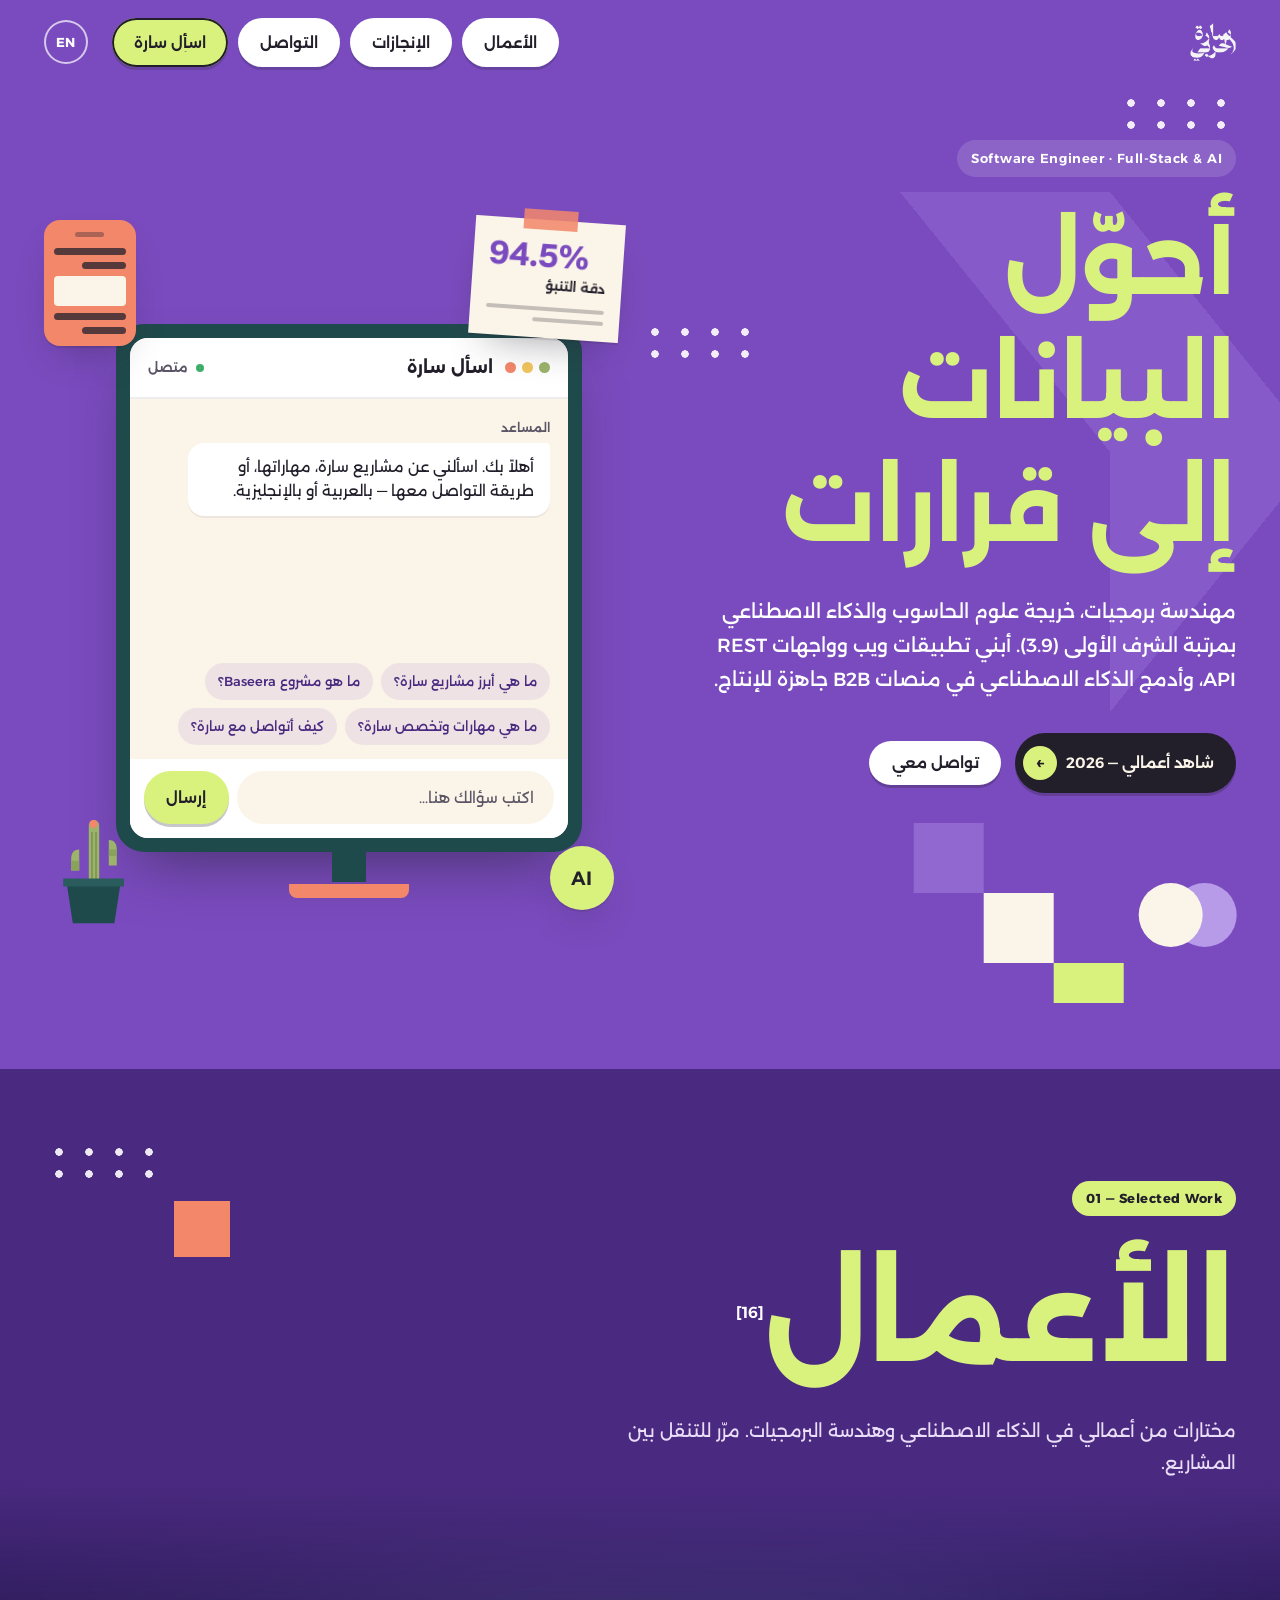
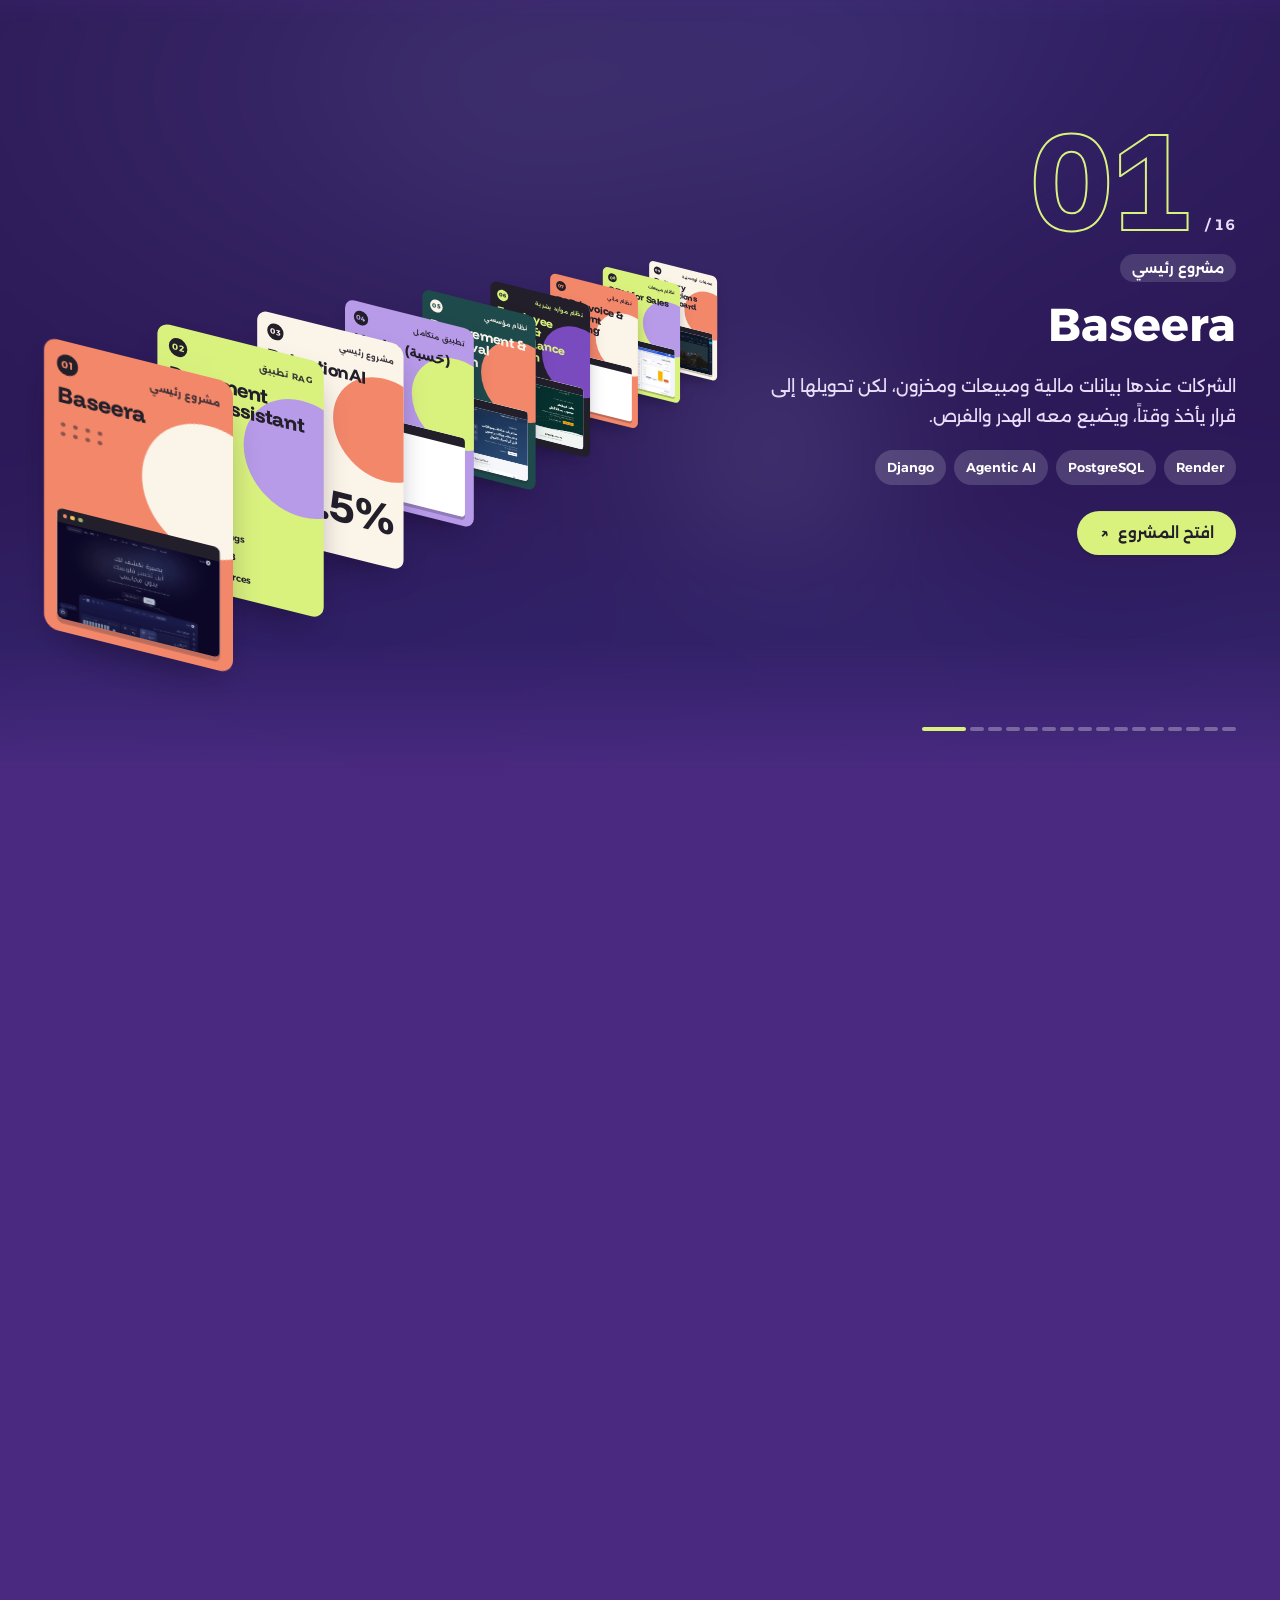
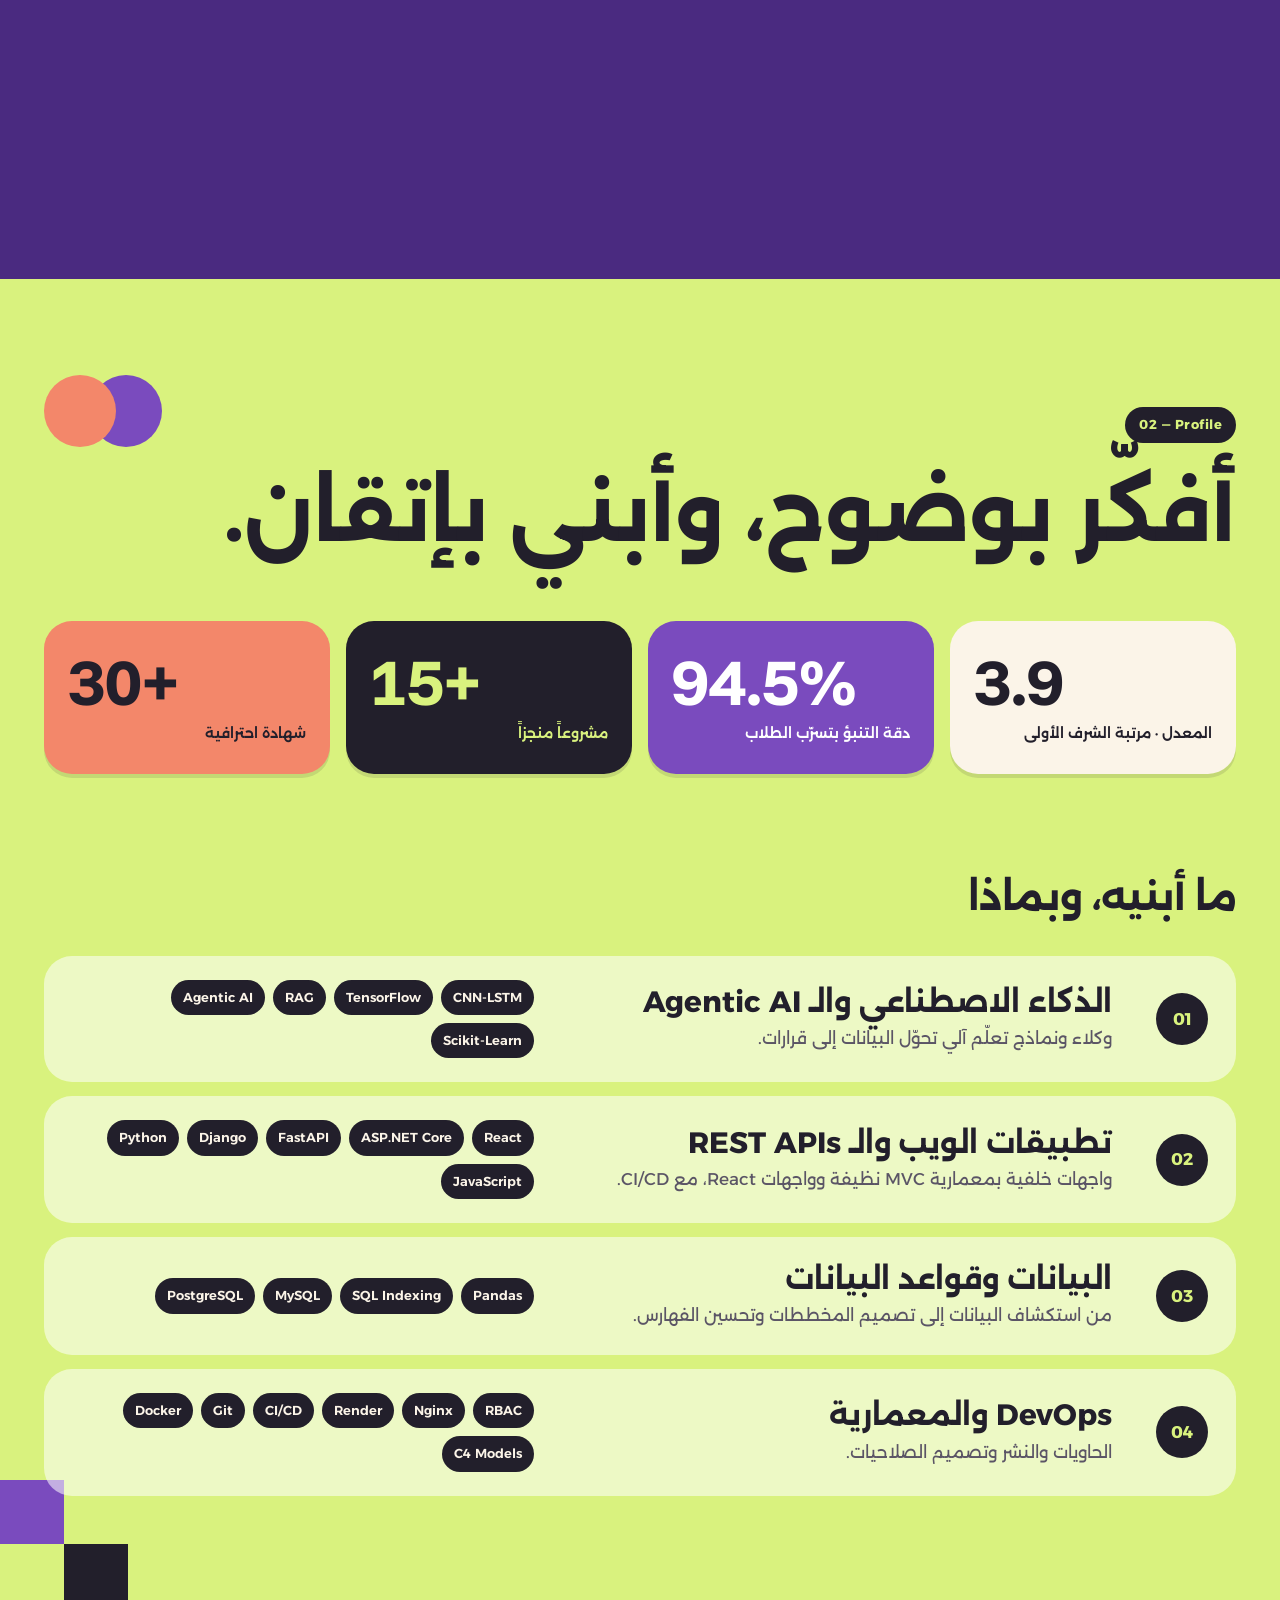
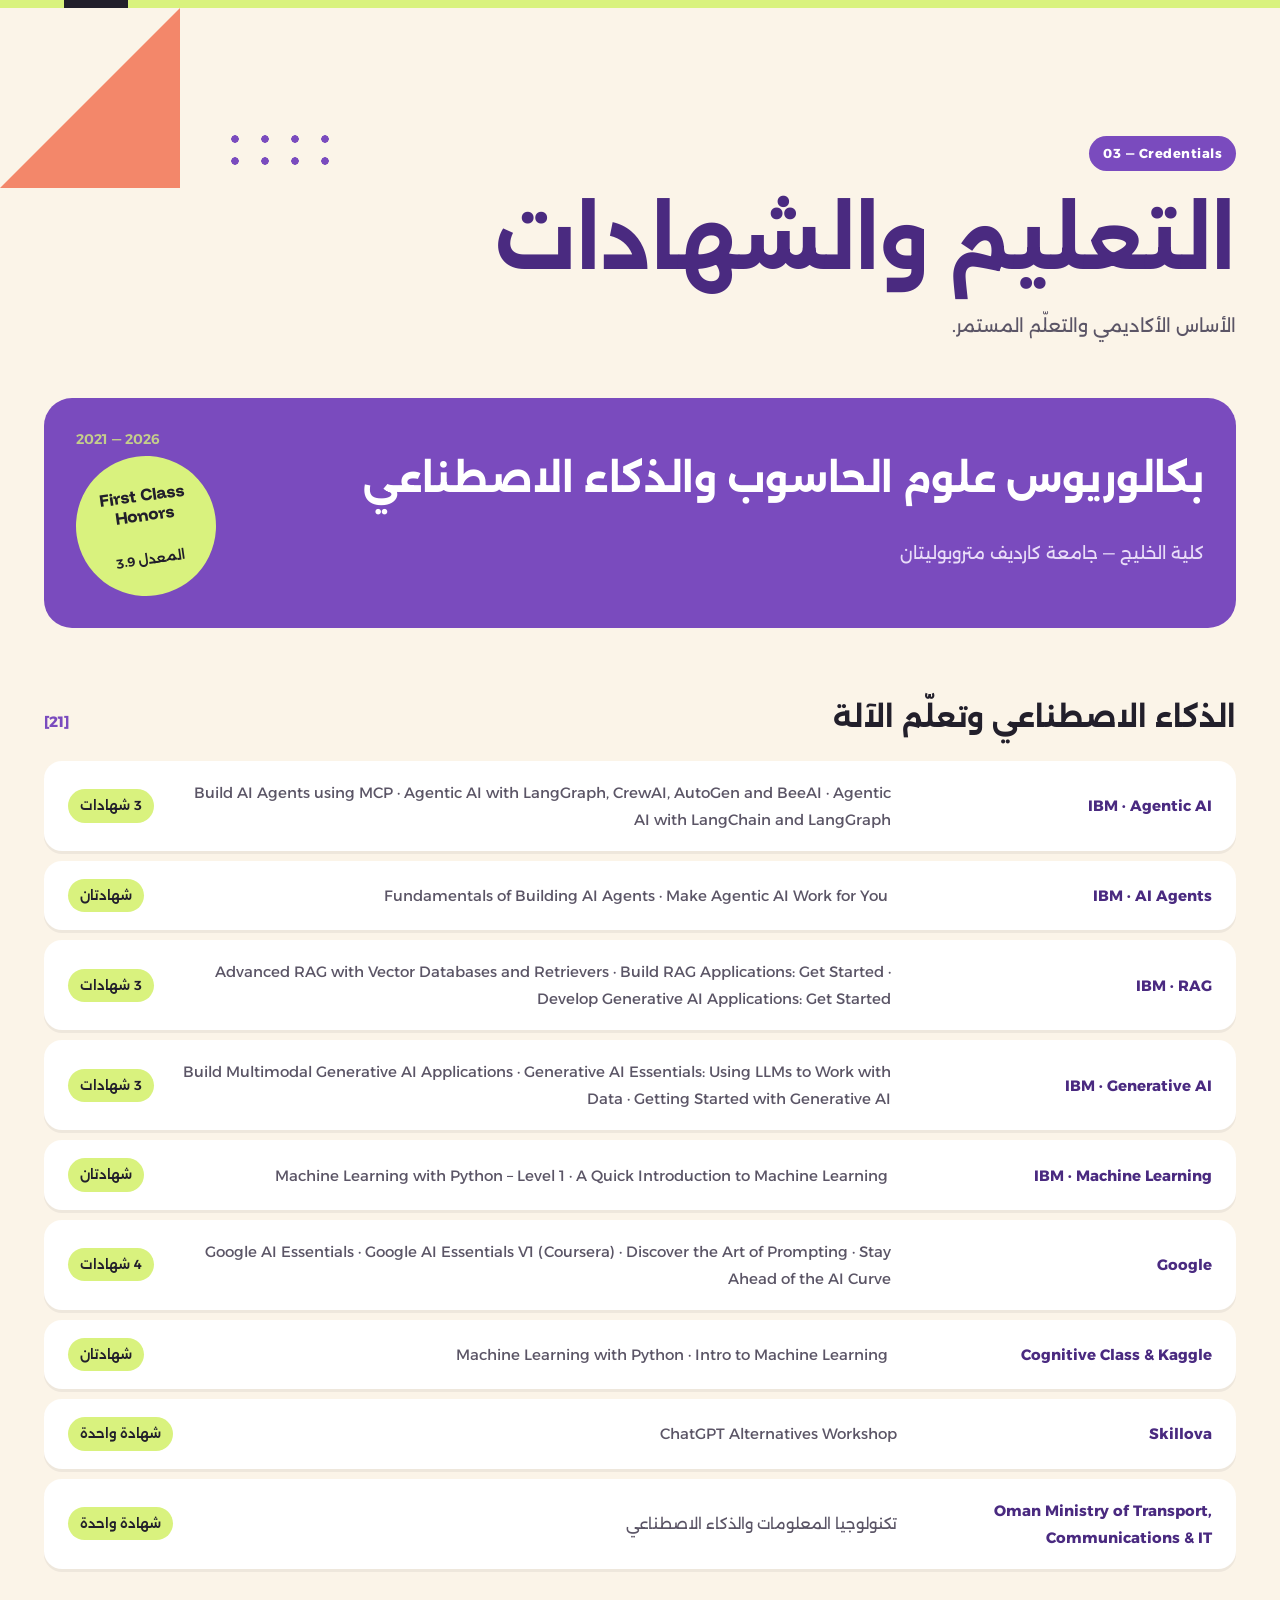
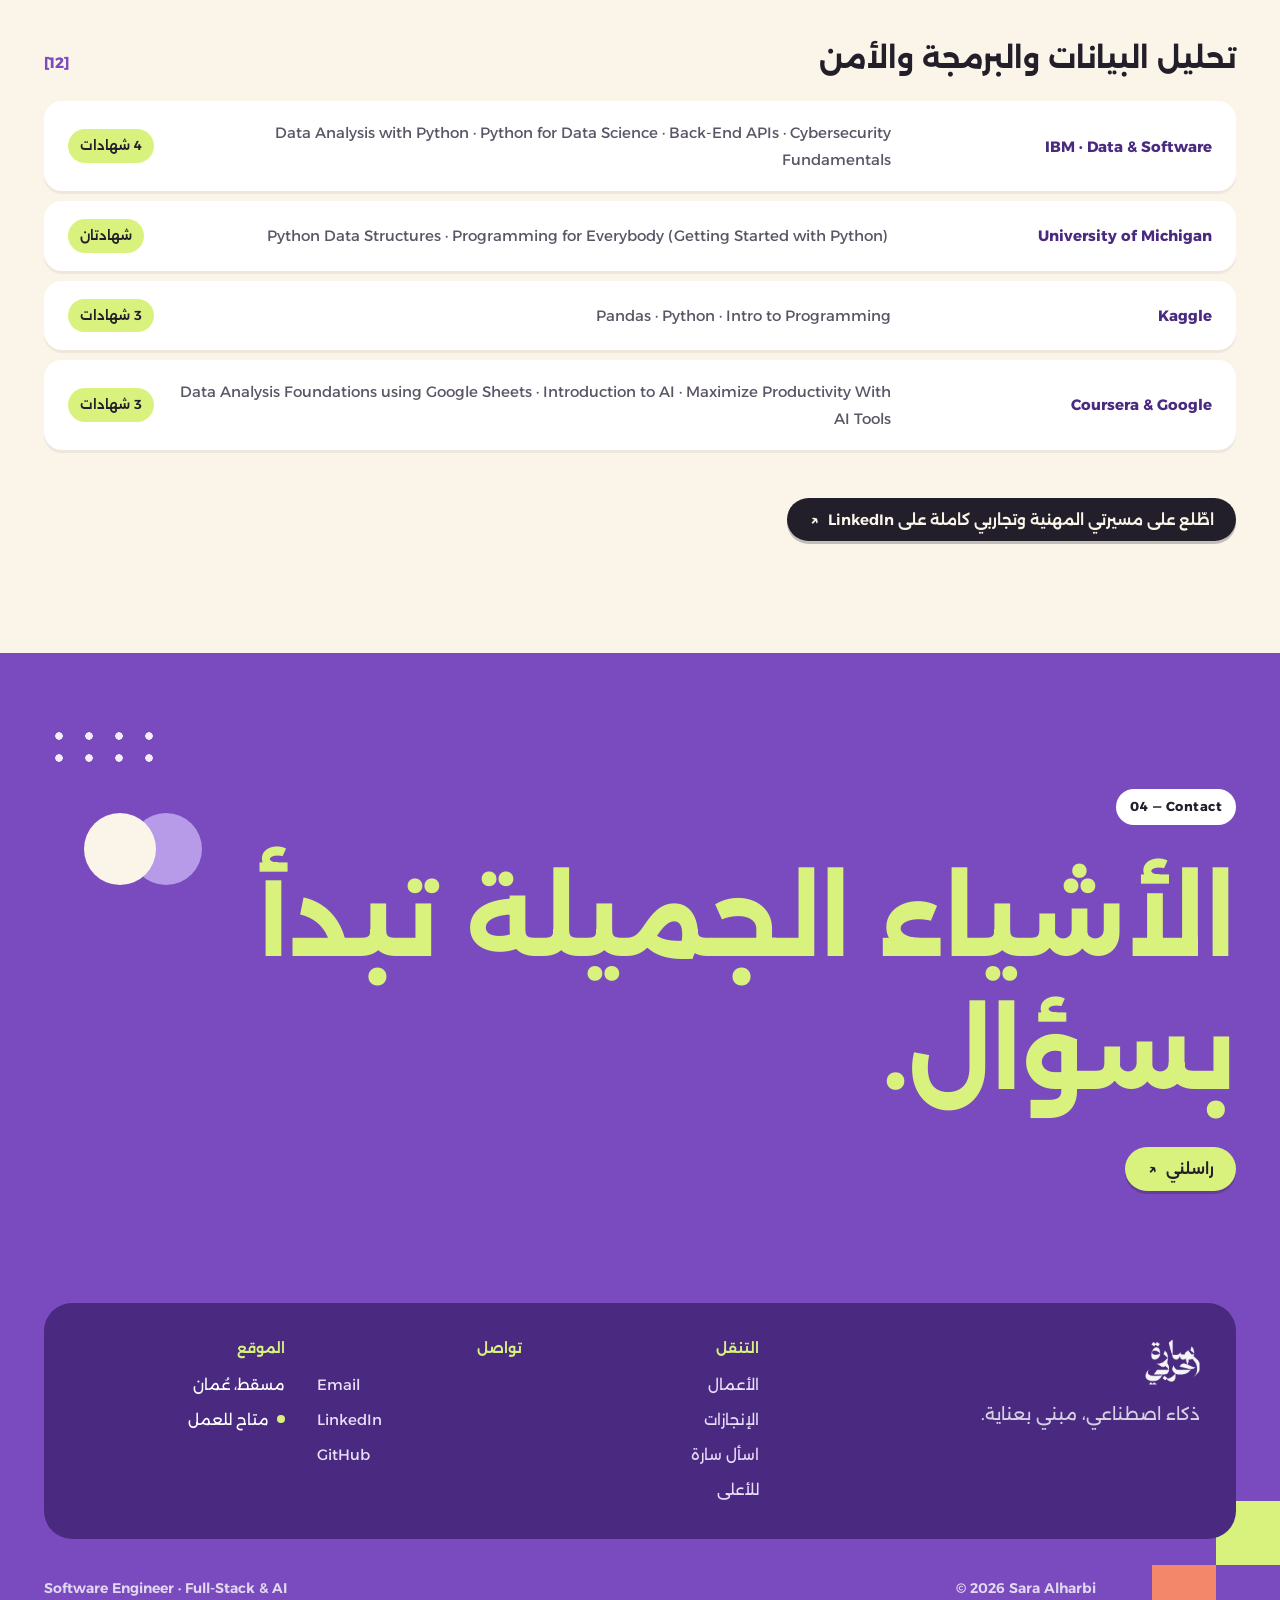
==== commit 03ecda3b: "Colorful redesign: violet and lime identity with illustrated hero Replace the dark editorial look wi" ====
--- a/frontend/index.html
+++ b/frontend/index.html
@@ -5,7 +5,7 @@
   <meta name="viewport" content="width=device-width, initial-scale=1.0" />
   <title>سارة الحربي | Sara Alharbi — Software Engineer</title>
   <meta name="description" content="سارة الحربي — مهندسة برمجيات، خريجة علوم الحاسوب والذكاء الاصطناعي بمرتبة الشرف الأولى. تطوير الويب وواجهات REST API ودمج Agentic AI في منصات B2B." />
-  <meta name="theme-color" content="#050506" />
+  <meta name="theme-color" content="#7A4BBE" />
   <link rel="icon" type="image/svg+xml" href="assets/favicon.svg" />
   <link rel="icon" href="/favicon.ico" sizes="48x48" />
   <link rel="icon" type="image/png" sizes="96x96" href="/favicon-96.png" />
@@ -27,9 +27,9 @@
 
   <link rel="preconnect" href="https://fonts.googleapis.com" />
   <link rel="preconnect" href="https://fonts.gstatic.com" crossorigin />
-  <link href="https://fonts.googleapis.com/css2?family=Faculty+Glyphic&family=El+Messiri:wght@500;600&family=IBM+Plex+Sans+Arabic:wght@300;400;500;600&family=Inter:wght@400;500;600&display=swap" rel="stylesheet" />
-
-  <link rel="stylesheet" href="css/styles.css?v=20261104" />
+  <link href="https://fonts.googleapis.com/css2?family=Funnel+Display:wght@500;700;800&family=Hanken+Grotesk:wght@400;500;600;700&family=Alexandria:wght@400;500;600;700;800&display=swap" rel="stylesheet" />
+
+  <link rel="stylesheet" href="css/styles.css?v=20261105" />
 </head>
 <body>
   <!-- Opening counter: 00 → 100, skipped for returning visitors and reduced motion -->
@@ -43,15 +43,15 @@
   <!-- ================= HEADER ================= -->
   <header class="site-header">
     <div class="container header-inner">
-      <a href="#top" class="logo roll-trigger" aria-label="سارة الحربي — الصفحة الرئيسية">
+      <a href="#top" class="logo" aria-label="سارة الحربي — الصفحة الرئيسية">
         <img class="logo-img" src="img/logo-letters-white.png" alt="" width="44" height="36" />
       </a>
 
       <nav id="site-nav" class="site-nav" aria-label="التنقل الرئيسي">
-        <a href="#projects" class="roll-trigger" data-roll data-en="Works">الأعمال</a>
-        <a href="#achievements" class="roll-trigger" data-roll data-en="Credentials">الإنجازات</a>
-        <a href="#ask" class="roll-trigger" data-roll data-en="Ask Sara">اسأل سارة</a>
-        <a href="#contact" class="roll-trigger" data-roll data-en="Contact">التواصل</a>
+        <a href="#projects" class="nav-pill roll-trigger" data-roll data-en="Works">الأعمال</a>
+        <a href="#achievements" class="nav-pill roll-trigger" data-roll data-en="Credentials">الإنجازات</a>
+        <a href="#contact" class="nav-pill roll-trigger" data-roll data-en="Contact">التواصل</a>
+        <a href="#ask" class="nav-pill nav-cta roll-trigger" data-roll data-en="Ask Sara">اسأل سارة</a>
       </nav>
 
       <div class="header-end">
@@ -62,62 +62,92 @@
   </header>
 
   <main id="main">
-    <!-- ================= HERO + CHAT ================= -->
+    <!-- ================= HERO: copy + illustrated desk with the live chat as the screen ================= -->
     <section id="top" class="hero">
-      <div class="container">
-        <div class="meta-strip" lang="en" dir="ltr">
-          <span>Portfolio — Edition 2026</span>
-          <span>Software Engineer · Full-Stack &amp; AI</span>
-          <span>Muscat, Oman · Open to work</span>
-        </div>
-
-        <div class="hero-grid">
-          <div class="hero-copy">
-            <h1 class="display hero-title" data-en="Turning data<br />into decisions">أحوّل البيانات<br />إلى قرارات</h1>
-            <p class="hero-subtitle" data-en="Software engineer and Computer Science &amp; AI graduate with First Class Honors (GPA 3.9). I build web apps and REST APIs, and bring AI into production-ready B2B platforms.">
-              مهندسة برمجيات، خريجة علوم الحاسوب والذكاء الاصطناعي بمرتبة الشرف الأولى (3.9).
-              أبني تطبيقات ويب وواجهات REST API، وأدمج الذكاء الاصطناعي في منصات B2B جاهزة للإنتاج.
-            </p>
-            <div class="hero-actions">
-              <a class="pill" href="#projects" data-en="View works">شاهد الأعمال</a>
-              <a class="pill pill-ghost" href="#contact" data-en="Contact me">تواصل معي</a>
-            </div>
-          </div>
-
-          <div id="ask" class="chat" aria-label="المساعد الذكي">
-            <div class="chat-head">
-              <span class="meta" data-en="Ask Sara">اسأل سارة</span>
-              <span class="chat-status" id="chat-status" data-en="Online">متصل</span>
-            </div>
-
-            <div class="chat-log" id="chat-log" role="log" aria-live="polite" aria-relevant="additions">
-              <div class="msg msg-bot">
-                <span class="msg-who" data-en="Assistant">المساعد</span>
-                <p class="msg-text" data-en="Welcome. Ask me about Sara’s projects, skills, or how to reach her — in Arabic or English.">أهلاً بك. اسألني عن مشاريع سارة، مهاراتها، أو طريقة التواصل معها — بالعربية أو بالإنجليزية.</p>
+      <span class="deco dots hero-dots-a" aria-hidden="true"></span>
+      <span class="deco dots hero-dots-b" aria-hidden="true"></span>
+      <span class="deco tris" aria-hidden="true"></span>
+
+      <div class="container hero-grid">
+        <div class="hero-copy">
+          <p class="hero-kicker" lang="en" dir="ltr">Software Engineer · Full-Stack &amp; AI</p>
+          <h1 class="display hero-title" data-en="Turning data<br />into decisions">أحوّل البيانات<br />إلى قرارات</h1>
+          <p class="hero-subtitle" data-en="Software engineer and Computer Science &amp; AI graduate with First Class Honors (GPA 3.9). I build web apps and REST APIs, and bring AI into production-ready B2B platforms.">
+            مهندسة برمجيات، خريجة علوم الحاسوب والذكاء الاصطناعي بمرتبة الشرف الأولى (3.9).
+            أبني تطبيقات ويب وواجهات REST API، وأدمج الذكاء الاصطناعي في منصات B2B جاهزة للإنتاج.
+          </p>
+          <div class="hero-actions">
+            <a class="pill pill-ink" href="#projects"><span data-en="View my work — 2026">شاهد أعمالي — 2026</span><span class="pill-dot" aria-hidden="true">→</span></a>
+            <a class="pill pill-white" href="#contact" data-en="Contact me">تواصل معي</a>
+          </div>
+          <div class="hero-blocks" aria-hidden="true">
+            <i class="blk blk-lilac"></i><i class="blk blk-cream"></i><i class="blk blk-lime"></i>
+            <i class="orb orb-a"></i><i class="orb orb-b"></i>
+          </div>
+        </div>
+
+        <div class="hero-scene">
+          <div class="scene-phone float-a" aria-hidden="true">
+            <i class="ph-bar"></i><i class="ph-line"></i><i class="ph-line s"></i><i class="ph-card"></i><i class="ph-line"></i><i class="ph-line s"></i>
+          </div>
+          <div class="scene-note float-b" aria-hidden="true">
+            <i class="tape"></i>
+            <strong lang="en" dir="ltr">94.5%</strong>
+            <span data-en="prediction accuracy">دقة التنبؤ</span>
+            <i class="scribble"></i><i class="scribble s"></i>
+          </div>
+
+          <div class="monitor">
+            <div id="ask" class="chat" aria-label="المساعد الذكي">
+              <div class="chat-head">
+                <span class="win-dots" aria-hidden="true"><i></i><i></i><i></i></span>
+                <span class="chat-label" data-en="Ask Sara">اسأل سارة</span>
+                <span class="chat-status" id="chat-status" data-en="Online">متصل</span>
               </div>
-            </div>
-
-            <div class="chat-suggestions" id="chat-suggestions">
-              <button type="button" class="chip" data-en="What are Sara's top projects?">ما هي أبرز مشاريع سارة؟</button>
-              <button type="button" class="chip" data-en="What is Baseera?">ما هو مشروع Baseera؟</button>
-              <button type="button" class="chip" data-en="What are Sara's skills?">ما هي مهارات وتخصص سارة؟</button>
-              <button type="button" class="chip" data-en="How can I contact Sara?">كيف أتواصل مع سارة؟</button>
-            </div>
-
-            <form class="chat-form" id="chat-form" autocomplete="off">
-              <label for="chat-input" class="visually-hidden">اكتب سؤالك</label>
-              <input id="chat-input" name="question" type="text" maxlength="600" placeholder="اكتب سؤالك هنا…" data-en-ph="Type your question…" required />
-              <button type="submit" class="pill" id="chat-send" data-en="Send">إرسال</button>
-            </form>
-          </div>
+
+              <div class="chat-log" id="chat-log" role="log" aria-live="polite" aria-relevant="additions">
+                <div class="msg msg-bot">
+                  <span class="msg-who" data-en="Assistant">المساعد</span>
+                  <p class="msg-text" data-en="Welcome. Ask me about Sara’s projects, skills, or how to reach her — in Arabic or English.">أهلاً بك. اسألني عن مشاريع سارة، مهاراتها، أو طريقة التواصل معها — بالعربية أو بالإنجليزية.</p>
+                </div>
+              </div>
+
+              <div class="chat-suggestions" id="chat-suggestions">
+                <button type="button" class="chip" data-en="What are Sara's top projects?">ما هي أبرز مشاريع سارة؟</button>
+                <button type="button" class="chip" data-en="What is Baseera?">ما هو مشروع Baseera؟</button>
+                <button type="button" class="chip" data-en="What are Sara's skills?">ما هي مهارات وتخصص سارة؟</button>
+                <button type="button" class="chip" data-en="How can I contact Sara?">كيف أتواصل مع سارة؟</button>
+              </div>
+
+              <form class="chat-form" id="chat-form" autocomplete="off">
+                <label for="chat-input" class="visually-hidden">اكتب سؤالك</label>
+                <input id="chat-input" name="question" type="text" maxlength="600" placeholder="اكتب سؤالك هنا…" data-en-ph="Type your question…" required />
+                <button type="submit" class="pill pill-lime" id="chat-send" data-en="Send">إرسال</button>
+              </form>
+            </div>
+            <span class="monitor-stand" aria-hidden="true"></span>
+          </div>
+
+          <svg class="scene-plant float-c" viewBox="0 0 120 150" aria-hidden="true">
+            <path d="M56 22c0-9 13-9 13 0v72H56z" fill="#9BB46A"/>
+            <path d="M44 52c-8 0-10 6-10 12v14h10z M81 40c8 0 10 6 10 12v20H81z" fill="#9BB46A"/>
+            <path d="M34 66h10v12H34z M81 52h10v8H81z" fill="#8AA35B"/>
+            <path d="M60 30v60 M65 30v60" stroke="#7C9450" stroke-width="2"/>
+            <circle cx="62" cy="20" r="5" fill="#F3876A"/>
+            <path d="M28 92h68l-8 52H36z" fill="#1F4A4C"/>
+            <path d="M24 88h76v10H24z" fill="#2A5C5E"/>
+          </svg>
+          <span class="scene-badge" aria-hidden="true" lang="en">AI</span>
         </div>
       </div>
     </section>
 
     <!-- ================= WORKS ================= -->
     <section id="projects" class="works">
+      <span class="deco dots works-dots" aria-hidden="true"></span>
+      <span class="deco square works-square" aria-hidden="true"></span>
       <header class="container works-head">
-        <span class="meta muted" lang="en" dir="ltr">01 — Selected Work</span>
+        <span class="tag-label" lang="en" dir="ltr">01 — Selected Work</span>
         <h2 class="display works-title"><span data-en="Works">الأعمال</span><sup class="works-count" id="works-count" lang="en" dir="ltr"></sup></h2>
         <p class="works-lead" data-en="Selected work in AI and software engineering. Scroll to move through the stack.">مختارات من أعمالي في الذكاء الاصطناعي وهندسة البرمجيات. مرّر للتنقل بين المشاريع.</p>
       </header>
@@ -149,9 +179,11 @@
 
     <!-- ================= PROFILE: numbers + what I build ================= -->
     <section class="profile" aria-label="أرقام">
+      <span class="deco orbs profile-orbs" aria-hidden="true"><i></i><i></i></span>
+      <span class="deco squares profile-squares" aria-hidden="true"><i></i><i></i></span>
       <div class="container">
         <header class="section-head">
-          <span class="meta muted" lang="en" dir="ltr">02 — Profile</span>
+          <span class="tag-label" lang="en" dir="ltr">02 — Profile</span>
           <h2 class="display section-title" data-en="Think clear. Build better.">أفكّر بوضوح، وأبني بإتقان.</h2>
         </header>
 
@@ -162,7 +194,7 @@
           <p class="stat"><strong lang="en" dir="ltr" data-count="30" data-suffix="+">30+</strong><span data-en="Professional certificates">شهادة احترافية</span></p>
         </div>
 
-        <h3 class="meta muted sub-head" data-en="What I build, and with what">ما أبنيه، وبماذا</h3>
+        <h3 class="sub-head" data-en="What I build, and with what">ما أبنيه، وبماذا</h3>
         <ol class="steps">
           <li class="step">
             <span class="step-n" lang="en">01</span>
@@ -202,9 +234,11 @@
 
     <!-- ================= CREDENTIALS ================= -->
     <section id="achievements" class="credentials">
+      <span class="deco tri cred-tri" aria-hidden="true"></span>
+      <span class="deco dots cred-dots" aria-hidden="true"></span>
       <div class="container">
         <header class="section-head">
-          <span class="meta muted" lang="en" dir="ltr">03 — Credentials</span>
+          <span class="tag-label" lang="en" dir="ltr">03 — Credentials</span>
           <h2 class="display section-title" data-en="Education &amp; Certificates">التعليم والشهادات</h2>
           <p class="section-lead" data-en="Academic foundation and continuous learning.">الأساس الأكاديمي والتعلّم المستمر.</p>
         </header>
@@ -246,11 +280,14 @@
 
   <!-- ================= CONTACT + FOOTER ================= -->
   <footer id="contact" class="site-end">
+    <span class="deco dots end-dots" aria-hidden="true"></span>
+    <span class="deco orbs end-orbs" aria-hidden="true"><i></i><i></i></span>
+    <span class="deco squares end-squares" aria-hidden="true"><i></i><i></i></span>
     <div class="container">
       <div class="end-cta">
-        <span class="meta muted" lang="en" dir="ltr">04 — Contact</span>
+        <span class="tag-label" lang="en" dir="ltr">04 — Contact</span>
         <h2 class="display end-title" data-en="Good things start with a question.">الأشياء الجميلة تبدأ بسؤال.</h2>
-        <a class="pill" href="mailto:Saraalharbi0031@gmail.com"><span data-en="Email me">راسلني</span> <span aria-hidden="true">↗</span></a>
+        <a class="pill pill-lime" href="mailto:Saraalharbi0031@gmail.com"><span data-en="Email me">راسلني</span> <span aria-hidden="true">↗</span></a>
       </div>
 
       <div class="end-grid">
@@ -294,7 +331,7 @@
     <article class="container work-body" id="work-body" tabindex="-1"></article>
   </div>
 
-  <script src="js/config.js?v=20261104"></script>
-  <script src="js/main.js?v=20261104"></script>
+  <script src="js/config.js?v=20261105"></script>
+  <script src="js/main.js?v=20261105"></script>
 </body>
 </html>
--- a/frontend/css/styles.css
+++ b/frontend/css/styles.css
@@ -1,29 +1,44 @@
 /* =========================================================
-   Sara Alharbi — Folio
-   Dark, editorial, motion-driven. Arabic (RTL) + English.
+   Sara Alharbi — Portfolio
+   Playful geometric: violet + lime, flat-illustration details.
+   Arabic (RTL) + English.
    ========================================================= */
 
 /* ---------- Tokens ---------- */
 :root {
-  --bg: #050506;
-  --fg: #ffffff;
-  --muted: rgba(255, 255, 255, 0.6);
-  --dim: rgba(255, 255, 255, 0.55);
-  --hairline: rgba(255, 255, 255, 0.12);
-  --field: #1c1c1e;
-  --ok: #7ad38f;
-
-  --sans: "Inter", "IBM Plex Sans Arabic", system-ui, sans-serif;
-  --display: "Faculty Glyphic", "El Messiri", Georgia, serif;
+  --violet: #7a4bbe;
+  --violet-deep: #4a2a80;
+  --violet-soft: #9168d0;
+  --lilac: #b79ae8;
+  --lime: #d9f27e;
+  --coral: #f3876a;
+  --cream: #fbf4e8;
+  --teal: #1f4a4c;
+  --ink: #221f2b;
+  --ink-soft: #5b5566;
+  --white: #ffffff;
+  --on-violet-muted: #e9ddf8;
+
+  --display: "Funnel Display", "Alexandria", system-ui, sans-serif;
+  --sans: "Hanken Grotesk", "Alexandria", system-ui, sans-serif;
 
   /* Raise --motion-speed to slow every animation down, lower it to speed up. */
   --motion-speed: 1;
-  --ease: cubic-bezier(0.65, 0, 0.2, 1);
+  --ease: cubic-bezier(0.2, 0.8, 0.2, 1);
+  --ease-io: cubic-bezier(0.65, 0, 0.2, 1);
   --dur: calc(0.5s * var(--motion-speed));
 
-  --gutter: clamp(20px, 3vw, 40px);
+  --gutter: clamp(20px, 3.4vw, 56px);
   --max-w: 1440px;
-  --header-h: 64px;
+  --header-h: 84px;
+  --r-sm: 10px;
+  --r-md: 18px;
+  --r-lg: 28px;
+  --shadow: 0 2px 0 rgba(34, 31, 43, 0.12), 0 18px 40px -18px rgba(34, 31, 43, 0.45);
+}
+html[lang="ar"] {
+  --display: "Alexandria", system-ui, sans-serif;
+  --sans: "Alexandria", system-ui, sans-serif;
 }
 
 /* ---------- Base ---------- */
@@ -32,45 +47,37 @@
 *::after { box-sizing: border-box; }
 
 html {
-  background: var(--bg);
-  color-scheme: dark;
+  background: var(--violet);
   scroll-behavior: smooth;
   -webkit-text-size-adjust: 100%;
 }
 
 body {
   margin: 0;
-  background: var(--bg);
-  color: var(--fg);
+  background: var(--violet);
+  color: var(--white);
   font-family: var(--sans);
-  font-size: 16px;
+  font-size: 17px;
   line-height: 1.6;
   -webkit-font-smoothing: antialiased;
   text-rendering: optimizeLegibility;
-}
+  overflow-x: hidden;
+}
+html[lang="ar"] body { line-height: 1.8; }
 
 img { max-width: 100%; display: block; }
-
-/* Fine film grain over everything: breaks the flat black without costing contrast. */
-body::after {
-  content: "";
-  position: fixed;
-  inset: 0;
-  z-index: 400;
-  pointer-events: none;
-  opacity: 0.05;
-  background-image: url("data:image/svg+xml,%3Csvg xmlns='http://www.w3.org/2000/svg' width='200' height='200'%3E%3Cfilter id='n'%3E%3CfeTurbulence type='fractalNoise' baseFrequency='.9' numOctaves='3'/%3E%3C/filter%3E%3Crect width='100%25' height='100%25' filter='url(%23n)'/%3E%3C/svg%3E");
-}
 a { color: inherit; text-decoration: none; }
 button { font: inherit; color: inherit; background: none; border: 0; cursor: pointer; padding: 0; }
 h1, h2, h3, h4, p, ul, ol { margin: 0; }
 ul, ol { padding: 0; list-style: none; }
 [hidden] { display: none !important; }
 
-::selection { background: var(--fg); color: var(--bg); }
-:focus-visible { outline: 1px solid var(--fg); outline-offset: 4px; }
+::selection { background: var(--lime); color: var(--ink); }
+:focus-visible { outline: 3px solid var(--lime); outline-offset: 3px; border-radius: 6px; }
 
 .container {
+  position: relative;
+  z-index: 2;
   width: 100%;
   max-width: var(--max-w);
   margin-inline: auto;
@@ -89,10 +96,12 @@
   position: fixed;
   top: 12px;
   inset-inline-start: 12px;
-  z-index: 200;
-  padding: 8px 14px;
-  background: var(--fg);
-  color: var(--bg);
+  z-index: 500;
+  padding: 10px 16px;
+  border-radius: 999px;
+  background: var(--lime);
+  color: var(--ink);
+  font-weight: 600;
   transform: translateY(-200%);
 }
 .skip-link:focus { transform: none; }
@@ -100,75 +109,112 @@
 /* ---------- Type ---------- */
 .display {
   font-family: var(--display);
-  font-weight: 400;
+  font-weight: 800;
   line-height: 0.98;
-  letter-spacing: -0.01em;
-}
-[dir="rtl"] .display { line-height: 1.25; letter-spacing: 0; }
+  letter-spacing: -0.02em;
+}
+html[lang="ar"] .display { font-weight: 700; line-height: 1.3; letter-spacing: 0; }
 
 .meta {
-  font-size: 12px;
+  font-size: 13px;
+  font-weight: 600;
   line-height: 1.3;
   text-transform: uppercase;
-  letter-spacing: 0.04em;
-}
-.muted { color: var(--muted); }
+  letter-spacing: 0.05em;
+}
+html[lang="ar"] .meta { text-transform: none; letter-spacing: 0; font-size: 14px; }
+.muted { opacity: 0.78; }
 
 /* ---------- Pills ---------- */
 .pill {
   display: inline-flex;
   align-items: center;
-  gap: 0.5em;
+  gap: 0.6em;
   border-radius: 999px;
-  background: var(--fg);
-  color: var(--bg);
-  padding: 0.8em 1.5em;
-  font-size: 14px;
-  font-weight: 500;
+  background: var(--ink);
+  color: var(--cream);
+  padding: 0.85em 1.5em;
+  font-size: 15px;
+  font-weight: 600;
   line-height: 1.2;
-  transition: transform calc(0.4s * var(--motion-speed)) var(--ease), opacity 0.3s;
-}
-.pill:hover { transform: translateY(-2px); }
+  box-shadow: 0 3px 0 rgba(34, 31, 43, 0.25);
+  transition: transform calc(0.3s * var(--motion-speed)) var(--ease), box-shadow 0.3s;
+}
+.pill:hover { transform: translateY(-3px); box-shadow: 0 6px 0 rgba(34, 31, 43, 0.25); }
+.pill:active { transform: translateY(0); box-shadow: 0 1px 0 rgba(34, 31, 43, 0.25); }
 .pill:disabled { opacity: 0.5; cursor: default; transform: none; }
-.pill-ghost {
-  background: transparent;
-  color: var(--fg);
-  box-shadow: inset 0 0 0 1px var(--hairline);
-}
-.pill-ghost:hover { box-shadow: inset 0 0 0 1px var(--fg); }
+.pill-white { background: var(--white); color: var(--ink); }
+.pill-lime { background: var(--lime); color: var(--ink); }
+.pill-ink { padding-inline-end: 0.5em; }
+.pill-dot {
+  display: grid;
+  place-items: center;
+  flex-shrink: 0;
+  width: 34px;
+  height: 34px;
+  border-radius: 50%;
+  background: var(--lime);
+  color: var(--ink);
+  font-size: 16px;
+  transition: transform 0.4s var(--ease);
+}
+.pill:hover .pill-dot { transform: rotate(-45deg); }
+html[dir="rtl"] .pill-dot { transform: scaleX(-1); }
+html[dir="rtl"] .pill:hover .pill-dot { transform: scaleX(-1) rotate(-45deg); }
 
 /* ---------- Letter roll (nav hover) ---------- */
 /* Letters are laid out left-to-right even on the Arabic page (Arabic labels are one piece). */
 .roll { display: inline-flex; white-space: pre; direction: ltr; unicode-bidi: isolate; }
-.roll-char { display: inline-block; overflow: hidden; height: 1.25em; line-height: 1.25; }
+.roll-char { display: inline-block; overflow: hidden; height: 1.3em; line-height: 1.3; }
 .roll-stack {
   display: flex;
   flex-direction: column;
-  transition: transform var(--dur) var(--ease);
+  transition: transform var(--dur) var(--ease-io);
   transition-delay: calc(var(--i) * 20ms * var(--motion-speed));
 }
 .roll-trigger:hover .roll-stack,
 .roll-trigger:focus-visible .roll-stack { transform: translateY(-100%); }
+
+/* ---------- Decorations (shared geometric vocabulary) ---------- */
+.deco { position: absolute; z-index: 1; pointer-events: none; }
+.dots {
+  width: 120px;
+  height: 44px;
+  background: radial-gradient(circle, var(--dot, rgba(255, 255, 255, 0.9)) 3.5px, transparent 4px) 0 0 / 30px 22px;
+}
+.square { width: 72px; height: 72px; background: var(--sq, var(--lime)); }
+.tri { width: 0; height: 0; border-style: solid; }
+.orbs { display: flex; }
+.orbs i { width: 72px; height: 72px; border-radius: 50%; }
+.orbs i + i { margin-inline-start: -26px; }
+.squares { display: grid; grid-template-columns: repeat(2, 64px); grid-auto-rows: 64px; }
+
+.float-a { animation: bob 6s ease-in-out infinite; }
+.float-b { animation: bob 7s ease-in-out -2s infinite; }
+.float-c { animation: bob 8s ease-in-out -4s infinite; }
+@keyframes bob { 50% { translate: 0 -10px; } }
 
 /* ---------- Opening counter ---------- */
 .opening {
   position: fixed;
   inset: 0;
-  z-index: 300;
+  z-index: 400;
   display: flex;
   flex-direction: column;
   justify-content: flex-end;
   padding: var(--gutter);
-  background: var(--bg);
-  transition: transform calc(0.8s * var(--motion-speed)) var(--ease);
+  background: var(--violet);
+  transition: transform calc(0.8s * var(--motion-speed)) var(--ease-io);
 }
 .opening-n {
-  font-family: var(--display);
-  font-size: clamp(96px, 22vw, 320px);
+  font-family: "Funnel Display", sans-serif;
+  font-weight: 800;
+  font-size: clamp(110px, 24vw, 340px);
   line-height: 0.85;
+  color: var(--lime);
   font-variant-numeric: tabular-nums;
 }
-.opening-name { margin-top: 16px; font-size: 12px; letter-spacing: 0.04em; text-transform: uppercase; color: var(--muted); }
+.opening-name { margin-top: 16px; font-size: 13px; font-weight: 600; letter-spacing: 0.05em; text-transform: uppercase; }
 .opening.is-done { transform: translateY(-100%); }
 .opening.is-skipped { display: none; }
 
@@ -177,188 +223,337 @@
   position: fixed;
   inset: 0 0 auto;
   z-index: 100;
-  background: linear-gradient(to bottom, rgba(5, 5, 6, 0.92), rgba(5, 5, 6, 0));
-  transition: background 0.3s;
+  transition: background 0.3s, box-shadow 0.3s;
 }
 .site-header.is-solid {
-  background: rgba(5, 5, 6, 0.82);
-  backdrop-filter: blur(12px);
-  -webkit-backdrop-filter: blur(12px);
-  box-shadow: 0 1px 0 var(--hairline);
-}
-.header-inner {
-  height: var(--header-h);
-  display: flex;
-  align-items: center;
-  gap: 32px;
-  font-size: 14px;
-}
+  background: rgba(122, 75, 190, 0.92);
+  backdrop-filter: blur(10px);
+  -webkit-backdrop-filter: blur(10px);
+  box-shadow: 0 1px 0 rgba(255, 255, 255, 0.15);
+}
+.header-inner { height: var(--header-h); display: flex; align-items: center; gap: 24px; }
 .logo { position: relative; z-index: 2; }
-.logo-img { height: 30px; width: auto; }
-.site-nav { display: flex; gap: 28px; margin-inline-start: auto; }
-.site-nav a { color: var(--dim); transition: color 0.3s; }
-.site-nav a:hover,
-.site-nav a.is-active { color: var(--fg); }
-.header-end { display: flex; align-items: center; gap: 20px; position: relative; z-index: 2; }
-.lang-toggle { font-size: 13px; color: var(--dim); transition: color 0.3s; }
-.lang-toggle:hover { color: var(--fg); }
+.logo-img { height: 38px; width: auto; }
+.site-nav { display: flex; gap: 10px; margin-inline-start: auto; }
+.nav-pill {
+  padding: 11px 22px;
+  border-radius: 999px;
+  background: var(--white);
+  color: var(--ink);
+  font-size: 15px;
+  font-weight: 600;
+  transition: transform 0.3s var(--ease), box-shadow 0.3s;
+  box-shadow: 0 3px 0 rgba(34, 31, 43, 0.2);
+}
+.nav-pill:hover { transform: translateY(-2px); }
+.nav-pill.is-active { box-shadow: inset 0 0 0 2px var(--ink), 0 3px 0 rgba(34, 31, 43, 0.2); }
+.nav-cta { background: var(--lime); }
+.header-end { display: flex; align-items: center; gap: 12px; position: relative; z-index: 2; }
+.lang-toggle {
+  display: grid;
+  place-items: center;
+  width: 44px;
+  height: 44px;
+  border-radius: 50%;
+  box-shadow: inset 0 0 0 2px rgba(255, 255, 255, 0.7);
+  font-size: 13px;
+  font-weight: 700;
+  transition: background 0.3s, color 0.3s;
+}
+.lang-toggle:hover { background: var(--white); color: var(--ink); }
 .nav-toggle { display: none; }
 
-@media (max-width: 760px) {
+@media (max-width: 860px) {
   .header-end { margin-inline-start: auto; }
-  .nav-toggle { display: inline-flex; font-size: 14px; }
+  .nav-toggle {
+    display: inline-flex;
+    padding: 10px 20px;
+    border-radius: 999px;
+    background: var(--lime);
+    color: var(--ink);
+    font-size: 15px;
+    font-weight: 600;
+  }
   .site-nav {
     position: fixed;
     inset: 0;
     z-index: 1;
     flex-direction: column;
     justify-content: flex-end;
-    gap: 6px;
+    align-items: flex-start;
+    gap: 12px;
     margin: 0;
-    padding: var(--gutter) var(--gutter) 64px;
-    background: var(--bg);
+    padding: var(--gutter) var(--gutter) 72px;
+    background: var(--violet);
     visibility: hidden;
     opacity: 0;
-    transition: opacity calc(0.4s * var(--motion-speed)) var(--ease), visibility 0s linear calc(0.4s * var(--motion-speed));
+    transition: opacity calc(0.35s * var(--motion-speed)) var(--ease), visibility 0s linear calc(0.35s * var(--motion-speed));
   }
   .site-nav.is-open { visibility: visible; opacity: 1; transition-delay: 0s; }
-  .site-nav a { font-family: var(--display); font-size: 52px; line-height: 1.15; color: var(--fg); }
+  .nav-pill { font-family: var(--display); font-size: 34px; font-weight: 700; padding: 10px 28px; }
   .site-header:has(.site-nav.is-open) { backdrop-filter: none; -webkit-backdrop-filter: none; }
 }
 
-/* ---------- Hero + chat ---------- */
-.hero { padding-top: calc(var(--header-h) + 48px); padding-bottom: 96px; }
-.meta-strip {
-  display: flex;
-  justify-content: space-between;
-  gap: 16px;
-  padding-bottom: 16px;
-  border-bottom: 1px solid var(--hairline);
-  font-size: 12px;
-  letter-spacing: 0.04em;
-  text-transform: uppercase;
-  color: var(--muted);
+/* ---------- Hero ---------- */
+.hero { position: relative; overflow: hidden; padding: calc(var(--header-h) + 56px) 0 96px; }
+.hero-dots-a { top: calc(var(--header-h) + 8px); inset-inline-start: var(--gutter); }
+.hero-dots-b { top: 30%; left: 50%; }
+.tris {
+  top: 18%;
+  right: -40px;
+  width: 420px;
+  height: 520px;
+  background:
+    linear-gradient(to top right, transparent 50%, var(--violet-soft) 50%) 0 0 / 50% 50% no-repeat,
+    linear-gradient(to bottom left, transparent 50%, var(--violet-soft) 50%) 100% 0 / 50% 50% no-repeat,
+    linear-gradient(to top left, transparent 50%, var(--violet-soft) 50%) 100% 100% / 50% 50% no-repeat;
+  opacity: 0.55;
 }
 .hero-grid {
   display: grid;
-  grid-template-columns: minmax(0, 1.15fr) minmax(0, 1fr);
+  grid-template-columns: minmax(0, 1fr) minmax(0, 1.05fr);
   gap: clamp(32px, 5vw, 80px);
-  align-items: end;
-  margin-top: clamp(48px, 9vh, 112px);
-}
-.hero-title { font-size: clamp(52px, 8.4vw, 132px); }
-.hero-subtitle { margin-top: 32px; max-width: 34em; font-size: 17px; color: var(--muted); }
-.hero-actions { display: flex; flex-wrap: wrap; gap: 12px; margin-top: 32px; }
-
+  align-items: center;
+  min-height: calc(100svh - var(--header-h) - 150px);
+}
+.hero-kicker {
+  display: inline-block;
+  padding: 7px 14px;
+  border-radius: 999px;
+  background: rgba(255, 255, 255, 0.14);
+  font-size: 13px;
+  font-weight: 600;
+  letter-spacing: 0.04em;
+}
+.hero-title { margin-top: 22px; font-size: clamp(44px, 7.4vw, 118px); color: var(--lime); overflow-wrap: break-word; }
+.hero-subtitle { margin-top: 26px; max-width: 32em; font-size: 19px; font-weight: 500; color: var(--white); }
+.hero-actions { display: flex; flex-wrap: wrap; align-items: center; gap: 14px; margin-top: 36px; }
+.hero-blocks { position: relative; height: 140px; margin-top: 40px; }
+.blk { position: absolute; width: 70px; height: 70px; }
+.blk-lilac { left: 46%; top: -10px; background: var(--violet-soft); }
+.blk-cream { left: calc(46% - 70px); top: 60px; background: var(--cream); }
+.blk-lime { left: calc(46% - 140px); top: 130px; width: 70px; height: 40px; background: var(--lime); }
+.orb { position: absolute; top: 50px; width: 64px; height: 64px; border-radius: 50%; }
+.orb-a { left: 0; background: var(--lilac); }
+.orb-b { left: 34px; background: var(--cream); }
+html[dir="rtl"] .hero-blocks { transform: scaleX(-1); }
+
+/* The scene: a desk illustration whose monitor is the live "Ask Sara" chat */
+.hero-scene { position: relative; padding: 104px 40px 40px 72px; }
+.monitor {
+  position: relative;
+  z-index: 2;
+  padding: 14px;
+  border-radius: var(--r-lg);
+  background: var(--teal);
+  box-shadow: 0 30px 60px -24px rgba(34, 31, 43, 0.6);
+}
+.monitor-stand {
+  position: absolute;
+  left: 50%;
+  bottom: -46px;
+  width: 120px;
+  height: 46px;
+  transform: translateX(-50%);
+  background: linear-gradient(var(--teal), var(--teal)) 50% 0 / 34px 30px no-repeat, linear-gradient(var(--coral), var(--coral)) 50% 100% / 120px 14px no-repeat;
+  border-radius: 0 0 8px 8px;
+}
 .chat {
   display: flex;
   flex-direction: column;
-  border: 1px solid var(--hairline);
-  background: #0b0b0c;
-  height: min(560px, 72vh);
+  height: min(500px, 64vh);
+  border-radius: var(--r-md);
+  background: var(--cream);
+  color: var(--ink);
+  overflow: hidden;
   scroll-margin-top: calc(var(--header-h) + 24px);
 }
 .chat-head {
   display: flex;
-  justify-content: space-between;
   align-items: center;
+  gap: 12px;
   padding: 14px 18px;
-  border-bottom: 1px solid var(--hairline);
-}
-.chat-status { display: inline-flex; align-items: center; gap: 8px; font-size: 12px; color: var(--muted); }
-.chat-status::before { content: ""; width: 6px; height: 6px; border-radius: 50%; background: var(--ok); }
-.chat-status.is-busy::before { background: #e8c46a; animation: blink 1s infinite; }
-.chat-status.is-error::before { background: #e8776a; }
+  background: var(--white);
+  border-bottom: 2px solid rgba(34, 31, 43, 0.08);
+}
+.win-dots { display: inline-flex; gap: 6px; direction: ltr; }
+.win-dots i { width: 11px; height: 11px; border-radius: 50%; background: var(--coral); }
+.win-dots i:nth-child(2) { background: #f2c55c; }
+.win-dots i:nth-child(3) { background: #9bb46a; }
+.chat-label { font-family: var(--display); font-weight: 700; font-size: 17px; }
+.chat-status { display: inline-flex; align-items: center; gap: 8px; margin-inline-start: auto; font-size: 13px; font-weight: 600; color: var(--ink-soft); }
+.chat-status::before { content: ""; width: 8px; height: 8px; border-radius: 50%; background: #3fae6a; }
+.chat-status.is-busy::before { background: #e3a92b; animation: blink 1s infinite; }
+.chat-status.is-error::before { background: #d4523a; }
 @keyframes blink { 50% { opacity: 0.3; } }
 
-.chat-log { flex: 1; overflow-y: auto; padding: 18px; display: flex; flex-direction: column; gap: 18px; scrollbar-width: thin; }
-.msg { display: flex; flex-direction: column; gap: 4px; max-width: 92%; }
+.chat-log { flex: 1; overflow-y: auto; padding: 18px; display: flex; flex-direction: column; gap: 14px; scrollbar-width: thin; }
+.msg { display: flex; flex-direction: column; gap: 4px; max-width: 90%; }
+.msg-bot .msg-text { background: var(--white); padding: 12px 16px; border-radius: 4px 16px 16px 16px; box-shadow: 0 2px 0 rgba(34, 31, 43, 0.06); }
+html[dir="rtl"] .msg-bot .msg-text { border-radius: 16px 4px 16px 16px; }
 .msg-user { align-self: flex-end; align-items: flex-end; }
-.msg-who { font-size: 11px; letter-spacing: 0.04em; text-transform: uppercase; color: var(--muted); }
+.msg-user .msg-text { background: var(--violet); color: var(--white); padding: 12px 16px; border-radius: 16px 4px 16px 16px; }
+html[dir="rtl"] .msg-user .msg-text { border-radius: 4px 16px 16px 16px; }
+.msg-who { font-size: 12px; font-weight: 600; color: var(--ink-soft); }
 .msg-text { font-size: 15px; line-height: 1.65; white-space: pre-wrap; }
-.msg-user .msg-text { background: var(--field); padding: 10px 14px; border-radius: 12px; }
 .msg-text a { text-decoration: underline; text-underline-offset: 3px; }
-.msg-error .msg-text { color: #f0a59b; }
+.msg-error .msg-text { color: #a8321c; }
 .thinking { display: inline-flex; gap: 4px; }
-.thinking span { width: 5px; height: 5px; border-radius: 50%; background: var(--muted); animation: blink 1s infinite; }
+.thinking span { width: 6px; height: 6px; border-radius: 50%; background: var(--violet); animation: blink 1s infinite; }
 .thinking span:nth-child(2) { animation-delay: 0.15s; }
 .thinking span:nth-child(3) { animation-delay: 0.3s; }
-.caret { display: inline-block; width: 2px; height: 1em; margin-inline-start: 2px; vertical-align: -2px; background: var(--fg); animation: blink 0.8s infinite; }
+.caret { display: inline-block; width: 2px; height: 1em; margin-inline-start: 2px; vertical-align: -2px; background: var(--ink); animation: blink 0.8s infinite; }
 
 .chat-suggestions { display: flex; flex-wrap: wrap; gap: 8px; padding: 0 18px 14px; }
 .chip {
-  font-size: 12.5px;
-  padding: 7px 12px;
+  font-size: 13px;
+  font-weight: 500;
+  padding: 7px 13px;
   border-radius: 999px;
-  box-shadow: inset 0 0 0 1px var(--hairline);
-  color: var(--muted);
-  transition: color 0.3s, box-shadow 0.3s;
-}
-.chip:hover { color: var(--fg); box-shadow: inset 0 0 0 1px var(--fg); }
+  background: rgba(122, 75, 190, 0.1);
+  color: var(--violet-deep);
+  transition: background 0.3s, color 0.3s;
+}
+.chip:hover { background: var(--violet); color: var(--white); }
 .chip:disabled { opacity: 0.4; cursor: default; }
-.chat-form { display: flex; gap: 8px; padding: 14px 18px 18px; border-top: 1px solid var(--hairline); }
+.chat-form { display: flex; gap: 8px; padding: 12px 14px 14px; background: var(--white); }
 .chat-form input {
   flex: 1;
   min-width: 0;
   font: inherit;
   font-size: 15px;
-  color: var(--fg);
-  background: var(--field);
-  border: 0;
-  border-radius: 12px;
-  padding: 12px 16px;
-}
-.chat-form input::placeholder { color: var(--muted); }
-.chat-form input:focus-visible { outline: 1px solid rgba(255, 255, 255, 0.4); outline-offset: 0; }
-
-@media (max-width: 900px) {
-  .hero-grid { grid-template-columns: 1fr; align-items: start; }
-  .meta-strip span:nth-child(2) { display: none; }
+  color: var(--ink);
+  background: var(--cream);
+  border: 2px solid transparent;
+  border-radius: 999px;
+  padding: 11px 18px;
+}
+.chat-form input::placeholder { color: var(--ink-soft); }
+.chat-form input:focus-visible { outline: none; border-color: var(--violet); }
+
+.scene-phone {
+  position: absolute;
+  z-index: 3;
+  top: 0;
+  left: 0;
+  width: 92px;
+  padding: 12px 10px;
+  border-radius: 16px;
+  background: var(--coral);
+  box-shadow: var(--shadow);
+  display: flex;
+  flex-direction: column;
+  gap: 7px;
+}
+.scene-phone i { display: block; height: 7px; border-radius: 4px; background: rgba(34, 31, 43, 0.75); }
+.scene-phone .ph-bar { width: 40%; height: 5px; margin: 0 auto 4px; background: rgba(34, 31, 43, 0.35); }
+.scene-phone .s { width: 60%; }
+.scene-phone .ph-card { height: 30px; background: var(--cream); }
+.scene-note {
+  position: absolute;
+  z-index: 3;
+  top: 0;
+  right: 0;
+  width: 150px;
+  padding: 18px 16px 16px;
+  background: var(--cream);
+  color: var(--ink);
+  box-shadow: var(--shadow);
+  rotate: 4deg;
+  display: flex;
+  flex-direction: column;
+  gap: 2px;
+}
+.scene-note strong { font-family: "Funnel Display", sans-serif; font-weight: 800; font-size: 34px; line-height: 1; color: var(--violet); }
+.scene-note span { font-size: 13px; font-weight: 600; }
+.scene-note .tape { position: absolute; top: -10px; left: 50%; width: 54px; height: 20px; translate: -50% 0; background: var(--coral); opacity: 0.85; }
+.scene-note .scribble { display: block; height: 4px; margin-top: 8px; border-radius: 2px; background: rgba(34, 31, 43, 0.25); }
+.scene-note .scribble.s { width: 60%; margin-top: 5px; }
+.scene-plant { position: absolute; z-index: 3; bottom: -36px; left: 0; width: 96px; height: auto; }
+.scene-badge {
+  position: absolute;
+  z-index: 3;
+  bottom: -18px;
+  right: 8px;
+  display: grid;
+  place-items: center;
+  width: 64px;
+  height: 64px;
+  border-radius: 50%;
+  background: var(--lime);
+  color: var(--ink);
+  font-family: "Funnel Display", sans-serif;
+  font-weight: 800;
+  font-size: 20px;
+  box-shadow: var(--shadow);
+}
+
+@media (max-width: 960px) {
+  .hero-grid { grid-template-columns: minmax(0, 1fr); min-height: 0; }
+  .hero-blocks,
+  .hero-dots-b { display: none; }
+  .hero-scene { padding: 92px 8px 64px 8px; }
+  .scene-phone { width: 70px; left: -4px; top: 0; }
+  .scene-note { width: 124px; right: -4px; top: 6px; }
+  .scene-note strong { font-size: 28px; }
+  .tris { opacity: 0.3; }
 }
 
 /* ---------- Section heads ---------- */
-.section-head { display: flex; flex-direction: column; gap: 16px; margin-bottom: 56px; }
-.section-title { font-size: clamp(44px, 6.6vw, 104px); }
-.section-lead { max-width: 36em; color: var(--muted); }
+.section-head { display: flex; flex-direction: column; align-items: flex-start; gap: 16px; margin-bottom: 56px; }
+.section-title { font-size: clamp(44px, 6.4vw, 96px); }
+.section-lead { max-width: 36em; font-size: 18px; }
+.tag-label {
+  display: inline-block;
+  padding: 6px 14px;
+  border-radius: 999px;
+  font-size: 13px;
+  font-weight: 700;
+  letter-spacing: 0.04em;
+}
 
 /* ---------- Works ---------- */
-.works { padding-top: 96px; border-top: 1px solid var(--hairline); }
-.works-head { display: flex; flex-direction: column; gap: 16px; }
-.works-title { font-size: clamp(56px, 10vw, 150px); }
-.works-count { font-family: var(--sans); font-size: 14px; color: var(--muted); vertical-align: super; margin-inline-start: 8px; }
-.works-lead { max-width: 34em; color: var(--muted); }
+.works { position: relative; padding-top: 112px; background: var(--violet-deep); }
+.works-dots { top: 72px; inset-inline-end: var(--gutter); }
+.works-square { top: 132px; inset-inline-end: calc(var(--gutter) + 130px); width: 56px; height: 56px; --sq: var(--coral); }
+.works-head { display: flex; flex-direction: column; align-items: flex-start; gap: 16px; }
+.works-head .tag-label { background: var(--lime); color: var(--ink); }
+.works-title { font-size: clamp(60px, 10vw, 150px); color: var(--lime); }
+.works-count { font-family: var(--sans); font-size: 16px; font-weight: 600; color: var(--white); vertical-align: super; margin-inline-start: 10px; }
+.works-lead { max-width: 34em; font-size: 18px; color: var(--on-violet-muted); }
 
 /* Diagonal gallery. Its height (set in JS) is one screen plus one scroll step per project;
    the stage sticks while scrolling through it. */
 .gallery { position: relative; }
 .stage {
-  --card-w: clamp(110px, min(16vw, 21vh), 260px);
+  --card-w: clamp(110px, min(16vw, 21vh), 250px);
   position: sticky;
   top: 0;
   height: 100vh;
   height: 100svh;
   overflow: hidden;
 }
-.stack { position: absolute; left: var(--gutter); bottom: 18vh; }
+.stack { position: absolute; z-index: 2; left: var(--gutter); bottom: 17vh; }
 .card {
   position: absolute;
   left: 0;
   bottom: 0;
   width: var(--card-w);
   transform-origin: left bottom;
-  transition: transform var(--dur) var(--ease), opacity calc(0.18s * var(--motion-speed)) linear;
+  transition: transform var(--dur) var(--ease-io), opacity calc(0.18s * var(--motion-speed)) linear;
 }
 .card.is-hidden { pointer-events: none; }
 .card.is-active { will-change: transform; }
 .card-link { display: block; }
 .card-lift { display: block; transition: transform calc(0.4s * var(--motion-speed)) var(--ease); }
 .card-link:hover .card-lift,
-.card-link:focus-visible .card-lift { transform: translate(5px, -7px); }
+.card-link:focus-visible .card-lift { transform: translate(5px, -8px); }
 .card-label {
   position: absolute;
   top: calc(100% + 10px);
   left: 0;
-  font-size: 12px;
+  font-size: 13px;
+  font-weight: 600;
   white-space: nowrap;
   opacity: 0;
   transition: opacity 0.3s;
@@ -367,29 +562,26 @@
 .card-link:focus-visible .card-label { opacity: 1; }
 .card.is-active .card-label { display: none; }
 
-/* Glow: the active project's own image, blurred huge behind the stage. */
+/* Glow: the active project's colours, blurred huge behind the stage. */
 .stage-glow { position: absolute; inset: -12%; z-index: 0; pointer-events: none; }
 .stage-glow i {
   position: absolute;
   inset: 0;
   background: center / cover no-repeat;
-  filter: blur(72px) saturate(1.35);
+  filter: blur(80px) saturate(1.3);
   opacity: 0;
   transform: scale(1.1);
   transition: opacity calc(1.1s * var(--motion-speed)) var(--ease);
 }
-.stage-glow i.on { opacity: 0.42; }
+.stage-glow i.on { opacity: 0.5; }
 .stage::after {
   content: "";
   position: absolute;
   inset: 0;
   z-index: 1;
   pointer-events: none;
-  background:
-    linear-gradient(to bottom, var(--bg), transparent 18%, transparent 82%, var(--bg)),
-    radial-gradient(ellipse 70% 80% at 30% 60%, transparent, rgba(5, 5, 6, 0.65));
-}
-.stack { z-index: 2; }
+  background: linear-gradient(to bottom, var(--violet-deep), transparent 16%, transparent 84%, var(--violet-deep));
+}
 
 /* Story panel beside the stack */
 .stage-panel {
@@ -397,7 +589,7 @@
   z-index: 3;
   top: 50%;
   right: var(--gutter);
-  width: min(480px, 38vw);
+  width: min(500px, 38vw);
   transform: translateY(-48%);
 }
 .stage-panel > * { animation: panel-in calc(0.6s * var(--motion-speed)) var(--ease) both; animation-delay: calc(var(--k, 0) * 45ms); }
@@ -407,108 +599,122 @@
   display: flex;
   align-items: baseline;
   gap: 12px;
-  margin-bottom: 20px;
-  font-family: var(--display);
-  font-size: clamp(96px, 11vw, 184px);
+  margin-bottom: 18px;
+  font-family: "Funnel Display", sans-serif;
+  font-weight: 800;
+  font-size: clamp(96px, 11vw, 176px);
   line-height: 0.8;
   color: transparent;
-  -webkit-text-stroke: 1px rgba(255, 255, 255, 0.4);
+  -webkit-text-stroke: 2px var(--lime);
   font-variant-numeric: tabular-nums;
 }
-.panel-num small { font-family: var(--sans); font-size: 14px; color: var(--muted); -webkit-text-stroke: 0; }
-.panel-title { margin-top: 10px; font-size: clamp(34px, 3.6vw, 60px); }
+.panel-num small { font-family: var(--sans); font-size: 15px; font-weight: 600; color: var(--on-violet-muted); -webkit-text-stroke: 0; }
+.stage-panel .kind { display: inline-block; padding: 5px 12px; border-radius: 999px; background: rgba(255, 255, 255, 0.14); }
+.panel-title { margin-top: 12px; font-size: clamp(34px, 3.6vw, 58px); }
 .panel-problem {
-  margin-top: 18px;
+  margin-top: 16px;
   max-width: 40ch;
-  color: rgba(255, 255, 255, 0.72);
+  color: var(--on-violet-muted);
   display: -webkit-box;
   -webkit-line-clamp: 3;
   -webkit-box-orient: vertical;
   overflow: hidden;
 }
-.panel-metric { display: flex; align-items: baseline; gap: 12px; margin-top: 18px; }
-.panel-metric strong { font-family: var(--display); font-weight: 400; font-size: 40px; line-height: 1; }
-.panel-metric span { font-size: 13px; color: var(--muted); }
-.stage-panel .tags { margin-top: 20px; }
+.panel-metric { display: flex; align-items: baseline; gap: 12px; margin-top: 16px; }
+.panel-metric strong { font-family: "Funnel Display", sans-serif; font-weight: 800; font-size: 42px; line-height: 1; color: var(--lime); }
+.panel-metric span { font-size: 14px; color: var(--on-violet-muted); }
+.stage-panel .tags { margin-top: 18px; }
+.panel-cta { margin-top: 26px; }
 /* On the Arabic page keep the English title, number and tags on the same right edge as the text. */
-[dir="rtl"] .stage-panel [dir="ltr"] { text-align: right; }
-[dir="rtl"] .panel-num,
-[dir="rtl"] .stage-panel .tags { justify-content: flex-end; }
-.panel-cta { margin-top: 28px; }
-
-/* Progress rail: one tick per project, the active one long and white */
-.stage-rail {
-  position: absolute;
-  z-index: 3;
-  right: var(--gutter);
-  bottom: 36px;
-  display: flex;
-  align-items: center;
-  gap: 4px;
-}
+html[dir="rtl"] .stage-panel [dir="ltr"] { text-align: right; }
+html[dir="rtl"] .panel-num,
+html[dir="rtl"] .stage-panel .tags { justify-content: flex-end; }
+
+/* Progress rail: one tick per project, the active one long and lime */
+.stage-rail { position: absolute; z-index: 3; right: var(--gutter); bottom: 36px; display: flex; align-items: center; gap: 4px; }
 .stage-rail button { width: 14px; height: 28px; display: grid; align-items: center; transition: width calc(0.4s * var(--motion-speed)) var(--ease); }
-.stage-rail button::before { content: ""; height: 2px; background: rgba(255, 255, 255, 0.25); transition: background 0.3s; }
-.stage-rail button:hover::before { background: rgba(255, 255, 255, 0.6); }
-.stage-rail button[aria-current] { width: 40px; }
-.stage-rail button[aria-current]::before { background: var(--fg); }
+.stage-rail button::before { content: ""; height: 4px; border-radius: 2px; background: rgba(255, 255, 255, 0.3); transition: background 0.3s; }
+.stage-rail button:hover::before { background: rgba(255, 255, 255, 0.7); }
+.stage-rail button[aria-current] { width: 44px; }
+.stage-rail button[aria-current]::before { background: var(--lime); }
 
 @media (max-width: 760px) {
-  .stage-panel { top: calc(var(--header-h) + 12px); left: var(--gutter); right: var(--gutter); width: auto; transform: none; }
-  .panel-num { font-size: 64px; margin-bottom: 8px; }
-  .panel-title { font-size: 30px; }
+  .stage-panel { top: calc(var(--header-h) + 4px); left: var(--gutter); right: var(--gutter); width: auto; transform: none; }
+  .panel-num { font-size: 60px; margin-bottom: 8px; }
+  .panel-title { font-size: 28px; }
   .panel-problem, .stage-panel .tags, .panel-metric { display: none; }
-  .panel-cta { margin-top: 16px; }
+  .panel-cta { margin-top: 14px; }
   .stage-rail { display: none; }
   .stack { bottom: 110px; }
 }
 
-/* Poster: a project's portrait cover. Sized in container units so it works at any width. */
+/* Poster: a project's portrait cover in one of the brand colours, with geometric details.
+   Sized in container units so it works at any width. */
 .poster {
   position: relative;
   aspect-ratio: 0.65;
   overflow: hidden;
-  background: #0e0e0f;
+  background: var(--p-bg);
+  color: var(--p-fg);
+  /* px, not cqw: a container's own box can't use its container units */
+  border-radius: 14px;
   container-type: inline-size;
-}
-.poster-bg {
-  position: absolute;
-  inset: 0;
-  background: var(--tex) center / cover no-repeat;
-  opacity: 0.6;
+  box-shadow: 0 20px 40px -20px rgba(20, 10, 40, 0.7);
+}
+.poster::before {
+  content: "";
+  position: absolute;
+  width: 70cqw;
+  height: 70cqw;
+  right: -22cqw;
+  top: 26cqw;
+  border-radius: 50%;
+  background: var(--p-shape);
 }
 .poster::after {
   content: "";
   position: absolute;
-  inset: 0;
-  background: linear-gradient(to bottom, rgba(0, 0, 0, 0.55), rgba(0, 0, 0, 0.1) 45%, rgba(0, 0, 0, 0.8));
+  left: 7cqw;
+  top: 42cqw;
+  width: 26cqw;
+  height: 10cqw;
+  background: radial-gradient(circle, var(--p-fg) 1.1cqw, transparent 1.3cqw) 0 0 / 6.5cqw 5cqw;
+  opacity: 0.5;
 }
 .poster-in { position: relative; z-index: 1; display: flex; flex-direction: column; height: 100%; padding: 7cqw; }
-.poster-top { display: flex; justify-content: space-between; gap: 4cqw; font-size: 5.2cqw; letter-spacing: 0.04em; text-transform: uppercase; color: rgba(255, 255, 255, 0.75); }
-.poster-top span:last-child { text-align: end; }
-.poster-title { margin-top: 5cqw; font-family: var(--display); font-size: 12.5cqw; line-height: 1; }
+.poster-top { display: flex; justify-content: space-between; align-items: center; gap: 4cqw; font-size: 5.2cqw; font-weight: 700; letter-spacing: 0.04em; text-transform: uppercase; }
+.poster-top span:first-child { display: grid; place-items: center; min-width: 11cqw; height: 11cqw; border-radius: 50%; background: var(--p-fg); color: var(--p-bg); }
+.poster-top span:last-child { text-align: end; opacity: 0.85; }
+.poster-title { margin-top: 5cqw; font-family: "Funnel Display", sans-serif; font-weight: 800; font-size: 12cqw; line-height: 1; letter-spacing: -0.02em; }
 .poster-foot { margin-top: auto; }
-.poster-foot img { width: 100%; box-shadow: 0 8px 30px rgba(0, 0, 0, 0.5); }
-.poster-num { font-family: var(--display); font-size: 30cqw; line-height: 1; }
-.poster-cap { margin-top: 2cqw; font-size: 5.2cqw; letter-spacing: 0.04em; text-transform: uppercase; color: rgba(255, 255, 255, 0.7); }
-.poster-flow { display: flex; flex-direction: column; gap: 1.6cqw; font-size: 5.6cqw; }
-.poster-flow span { color: rgba(255, 255, 255, 0.45); margin-right: 3cqw; }
-.poster-tags { display: flex; flex-wrap: wrap; gap: 2cqw; font-size: 5cqw; }
-.poster-tags li { border: 1px solid rgba(255, 255, 255, 0.3); border-radius: 999px; padding: 1cqw 3cqw; }
+.poster-win { border-radius: 3cqw; overflow: hidden; background: var(--white); box-shadow: 0 2.5cqw 0 rgba(34, 31, 43, 0.25); }
+.poster-win b { display: flex; gap: 1.6cqw; padding: 2.4cqw 3cqw; background: var(--ink); }
+.poster-win b i { width: 2.4cqw; height: 2.4cqw; border-radius: 50%; background: var(--coral); }
+.poster-win b i:nth-child(2) { background: #f2c55c; }
+.poster-win b i:nth-child(3) { background: #9bb46a; }
+.poster-win img { width: 100%; }
+.poster-num { font-family: "Funnel Display", sans-serif; font-weight: 800; font-size: 30cqw; line-height: 1; }
+.poster-cap { margin-top: 2cqw; font-size: 5.2cqw; font-weight: 700; letter-spacing: 0.04em; text-transform: uppercase; }
+.poster-flow { display: flex; flex-direction: column; gap: 1.6cqw; font-size: 5.6cqw; font-weight: 600; }
+.poster-flow span { opacity: 0.55; margin-right: 3cqw; }
+.poster-tags { display: flex; flex-wrap: wrap; gap: 2cqw; font-size: 5cqw; font-weight: 600; }
+.poster-tags li { border: 0.5cqw solid currentColor; border-radius: 999px; padding: 1cqw 3cqw; }
 
 /* List view */
-.works-list { padding-top: 48px; padding-bottom: 160px; }
-.rows { border-top: 1px solid var(--hairline); }
-.row { border-bottom: 1px solid var(--hairline); }
-.row-link { display: grid; grid-template-columns: minmax(220px, 1fr) 2fr; gap: 24px; padding: 32px 0; }
-.row-text { display: flex; flex-direction: column; color: rgba(255, 255, 255, 0.8); transition: color 0.3s; }
-.row-link:hover .row-text { color: var(--fg); }
-.row-title { font-size: 13px; font-weight: 500; letter-spacing: 0.04em; text-transform: uppercase; }
-.row-kind { margin-top: 4px; font-size: 14px; color: var(--muted); }
+.works-list { padding-top: 56px; padding-bottom: 160px; }
+.rows { display: grid; gap: 16px; }
+.row { border-radius: var(--r-lg); background: rgba(255, 255, 255, 0.06); transition: background 0.3s; }
+.row:hover { background: rgba(255, 255, 255, 0.11); }
+.row-link { display: grid; grid-template-columns: minmax(220px, 1fr) 2fr; gap: 24px; padding: 24px; }
+.row-text { display: flex; flex-direction: column; }
+.row-title { font-family: var(--display); font-size: 26px; font-weight: 700; line-height: 1.15; }
+.row-kind { margin-top: 6px; font-size: 15px; color: var(--on-violet-muted); }
 .row-foot { display: flex; justify-content: space-between; align-items: flex-end; gap: 16px; margin-top: auto; padding-top: 24px; }
-.row-media { display: flex; justify-content: flex-end; gap: 12px; overflow: hidden; }
-.row-media > * { overflow: hidden; flex-shrink: 0; }
-.row-media .poster-wrap { width: 200px; }
-.row-media .shot { height: 308px; }
+.row-foot span:last-child { padding: 8px 14px; border-radius: 999px; background: var(--lime); color: var(--ink); }
+.row-media { display: flex; justify-content: flex-end; gap: 14px; overflow: hidden; }
+.row-media > * { flex-shrink: 0; }
+.row-media .poster-wrap { width: 190px; }
+.row-media .shot { height: 292px; border-radius: var(--r-md); overflow: hidden; }
 .row-media .shot img { height: 100%; width: auto; }
 .row-media .poster,
 .row-media .shot img { transition: transform 0.7s var(--ease); }
@@ -518,7 +724,7 @@
   .row-link { grid-template-columns: 1fr; }
   .row-media { justify-content: flex-start; }
   .row-media .shot { display: none; }
-  .row-media .poster-wrap { width: 180px; }
+  .row-media .poster-wrap { width: 170px; }
 }
 
 /* View switch */
@@ -529,13 +735,11 @@
   z-index: 90;
   display: flex;
   gap: 4px;
-  padding: 4px;
+  padding: 5px;
   border-radius: 999px;
-  border: 1px solid var(--hairline);
-  background: rgba(20, 20, 22, 0.72);
-  backdrop-filter: blur(12px);
-  -webkit-backdrop-filter: blur(12px);
-  transform: translate(-50%, 140%);
+  background: var(--ink);
+  box-shadow: 0 10px 30px -10px rgba(20, 10, 40, 0.7);
+  transform: translate(-50%, 160%);
   opacity: 0;
   transition: transform calc(0.4s * var(--motion-speed)) var(--ease), opacity 0.3s;
   direction: ltr;
@@ -545,185 +749,252 @@
   position: relative;
   display: grid;
   place-items: center;
-  width: 40px;
-  height: 40px;
+  width: 44px;
+  height: 44px;
   border-radius: 50%;
-  color: rgba(255, 255, 255, 0.7);
+  color: var(--cream);
   transition: color 0.3s;
 }
-.view-switch button:hover { color: var(--fg); }
-.view-switch button[aria-pressed="true"] { color: var(--bg); }
+.view-switch button[aria-pressed="true"] { color: var(--ink); }
 .view-thumb {
   position: absolute;
-  top: 4px;
-  left: 4px;
-  width: 40px;
-  height: 40px;
+  top: 5px;
+  left: 5px;
+  width: 44px;
+  height: 44px;
   border-radius: 50%;
-  background: var(--fg);
+  background: var(--lime);
   transition: transform calc(0.4s * var(--motion-speed)) var(--ease);
 }
-.view-switch[data-view="list"] .view-thumb { transform: translateX(44px); }
-
-/* ---------- Profile ---------- */
-.profile { padding: 144px 0 96px; border-top: 1px solid var(--hairline); }
-.stats { display: grid; grid-template-columns: repeat(4, 1fr); border-top: 1px solid var(--hairline); }
-.stat { display: flex; flex-direction: column; gap: 8px; padding: 28px 24px 28px 0; }
-[dir="rtl"] .stat { padding: 28px 0 28px 24px; }
-.stat + .stat { border-inline-start: 1px solid var(--hairline); padding-inline-start: 24px; }
-.stat strong { font-family: var(--display); font-weight: 400; font-size: clamp(44px, 5vw, 76px); line-height: 1; }
-.stat span { font-size: 13px; color: var(--muted); }
-@media (max-width: 760px) {
-  .stats { grid-template-columns: 1fr 1fr; }
-  .stat:nth-child(3) { border-inline-start: 0; padding-inline-start: 0; }
-  .stat:nth-child(n + 3) { border-top: 1px solid var(--hairline); }
-}
-
-.sub-head { margin: 96px 0 0; }
-.steps { margin-top: 20px; border-top: 1px solid var(--hairline); }
+.view-switch[data-view="list"] .view-thumb { transform: translateX(48px); }
+
+/* ---------- Profile (lime) ---------- */
+.profile { position: relative; overflow: hidden; padding: 128px 0 112px; background: var(--lime); color: var(--ink); }
+.profile .tag-label { background: var(--ink); color: var(--lime); }
+.profile-orbs { top: 96px; inset-inline-end: var(--gutter); }
+.profile-orbs i:first-child { background: var(--violet); }
+.profile-orbs i:last-child { background: var(--coral); }
+.profile-squares { bottom: 0; inset-inline-end: 0; }
+.profile-squares i:first-child { grid-column: 2; background: var(--violet); }
+.profile-squares i:last-child { grid-column: 1; background: var(--ink); }
+.stats { display: grid; grid-template-columns: repeat(4, 1fr); gap: 16px; }
+.stat {
+  display: flex;
+  flex-direction: column;
+  gap: 8px;
+  padding: 28px 24px;
+  border-radius: var(--r-lg);
+  background: var(--cream);
+  box-shadow: 0 4px 0 rgba(34, 31, 43, 0.12);
+}
+.stat:nth-child(2) { background: var(--violet); color: var(--white); }
+.stat:nth-child(3) { background: var(--ink); color: var(--lime); }
+.stat:nth-child(4) { background: var(--coral); }
+.stat strong { font-family: "Funnel Display", sans-serif; font-weight: 800; font-size: clamp(46px, 5vw, 76px); line-height: 1; }
+.stat span { font-size: 14px; font-weight: 600; }
+@media (max-width: 860px) { .stats { grid-template-columns: 1fr 1fr; } }
+
+.sub-head { margin: 88px 0 0; font-family: var(--display); font-size: clamp(28px, 3vw, 40px); font-weight: 700; text-transform: none; letter-spacing: -0.01em; }
+.steps { margin-top: 24px; display: grid; gap: 14px; }
 .step {
   display: grid;
-  grid-template-columns: 80px minmax(0, 1.2fr) minmax(0, 1fr);
+  grid-template-columns: 72px minmax(0, 1.2fr) minmax(0, 1fr);
   gap: 24px;
-  align-items: start;
-  padding: 32px 0;
-  border-bottom: 1px solid var(--hairline);
-}
-.step-n { font-size: 13px; color: var(--muted); }
-.step-title { font-family: var(--display); font-weight: 400; font-size: clamp(26px, 2.8vw, 40px); line-height: 1.15; }
-.step-desc { margin-top: 8px; color: var(--muted); }
+  align-items: center;
+  padding: 24px 28px;
+  border-radius: var(--r-lg);
+  background: rgba(255, 255, 255, 0.55);
+  transition: background 0.3s, transform 0.4s var(--ease);
+}
+.step:hover { background: var(--white); transform: translateY(-3px); }
+.step-n { display: grid; place-items: center; width: 52px; height: 52px; border-radius: 50%; background: var(--ink); color: var(--lime); font-weight: 700; }
+.step-title { font-family: var(--display); font-weight: 700; font-size: clamp(22px, 2.3vw, 32px); line-height: 1.2; }
+.step-desc { margin-top: 4px; color: var(--ink-soft); }
 .tags { display: flex; flex-wrap: wrap; gap: 8px; }
-.tags li { font-size: 12px; padding: 5px 11px; border-radius: 999px; box-shadow: inset 0 0 0 1px var(--hairline); color: rgba(255, 255, 255, 0.8); }
-[dir="rtl"] .step .tags { justify-content: flex-end; }
+.tags li { font-size: 13px; font-weight: 600; padding: 6px 12px; border-radius: 999px; background: rgba(255, 255, 255, 0.16); }
+.profile .tags li { background: var(--ink); color: var(--cream); }
+html[dir="rtl"] .step .tags { justify-content: flex-end; }
 @media (max-width: 900px) {
-  .step { grid-template-columns: 48px 1fr; }
+  .step { grid-template-columns: 52px 1fr; }
   .step .tags { grid-column: 2; }
-  [dir="rtl"] .step .tags { justify-content: flex-start; }
-}
-
-/* ---------- Credentials ---------- */
-.credentials { padding: 144px 0 96px; border-top: 1px solid var(--hairline); scroll-margin-top: 0; }
+  html[dir="rtl"] .step .tags { justify-content: flex-start; }
+}
+
+/* ---------- Credentials (cream) ---------- */
+.credentials { position: relative; overflow: hidden; padding: 128px 0 112px; background: var(--cream); color: var(--ink); }
+.credentials .tag-label { background: var(--violet); color: var(--white); }
+.credentials .section-title { color: var(--violet-deep); }
+.credentials .section-lead { color: var(--ink-soft); }
+.cred-tri { top: 0; inset-inline-end: 0; border-width: 0 0 180px 180px; border-color: transparent transparent var(--coral) transparent; transform: rotate(-90deg); }
+html[dir="rtl"] .cred-tri { transform: none; }
+.cred-dots { top: 120px; inset-inline-end: 220px; --dot: var(--violet); }
 .degree {
   display: grid;
   grid-template-columns: 1fr auto;
   gap: 8px 24px;
-  padding: 32px 0;
-  border-top: 1px solid var(--hairline);
-  border-bottom: 1px solid var(--hairline);
-}
-.degree .meta { grid-column: 1 / -1; }
-.degree-title { font-family: var(--display); font-weight: 400; font-size: clamp(26px, 3vw, 44px); line-height: 1.15; }
-.degree-school { grid-column: 1; color: var(--muted); }
-.degree-honor { grid-column: 2; grid-row: 2 / span 2; align-self: end; display: flex; flex-direction: column; align-items: flex-end; font-family: var(--display); font-size: 22px; }
-.degree-honor small { font-family: var(--sans); font-size: 13px; color: var(--muted); }
+  padding: 32px;
+  border-radius: var(--r-lg);
+  background: var(--violet);
+  color: var(--white);
+}
+.degree .meta { grid-column: 1 / -1; color: var(--lime); }
+.degree-title { font-family: var(--display); font-weight: 700; font-size: clamp(26px, 3vw, 42px); line-height: 1.2; }
+.degree-school { grid-column: 1; color: var(--on-violet-muted); }
+.degree-honor {
+  grid-column: 2;
+  grid-row: 2 / span 2;
+  align-self: center;
+  display: grid;
+  place-items: center;
+  width: 140px;
+  height: 140px;
+  border-radius: 50%;
+  background: var(--lime);
+  color: var(--ink);
+  text-align: center;
+  font-family: "Funnel Display", sans-serif;
+  font-weight: 800;
+  font-size: 17px;
+  line-height: 1.15;
+  padding: 16px;
+  rotate: -8deg;
+}
+.degree-honor small { display: block; font-family: var(--sans); font-size: 13px; font-weight: 600; }
 @media (max-width: 760px) {
   .degree { grid-template-columns: 1fr; }
-  .degree-honor { grid-column: 1; grid-row: auto; align-items: flex-start; }
-}
-
-.cert-group-title { display: flex; justify-content: space-between; gap: 16px; margin-top: 72px; font-size: 13px; font-weight: 500; letter-spacing: 0.04em; text-transform: uppercase; }
-.certs { margin-top: 16px; border-top: 1px solid var(--hairline); }
+  .degree-honor { grid-column: 1; grid-row: auto; width: 120px; height: 120px; }
+}
+
+.cert-group-title {
+  display: flex;
+  justify-content: space-between;
+  align-items: baseline;
+  gap: 16px;
+  margin-top: 64px;
+  font-family: var(--display);
+  font-size: clamp(22px, 2.2vw, 30px);
+  font-weight: 700;
+}
+.cert-group-title .muted { font-size: 15px; color: var(--violet); opacity: 1; }
+.certs { margin-top: 18px; display: grid; gap: 10px; }
 .cert-row {
   display: grid;
   grid-template-columns: minmax(180px, 1fr) 2.4fr auto;
+  align-items: center;
   gap: 24px;
-  padding: 20px 0;
-  border-bottom: 1px solid var(--hairline);
-  font-size: 14px;
-}
-.cert-issuer { font-weight: 500; font-size: 14px; }
-.cert-items { color: var(--muted); }
-.cert-count { color: var(--muted); white-space: nowrap; font-size: 13px; }
+  padding: 18px 24px;
+  border-radius: var(--r-md);
+  background: var(--white);
+  font-size: 15px;
+  box-shadow: 0 3px 0 rgba(34, 31, 43, 0.06);
+}
+.cert-issuer { font-weight: 700; font-size: 15px; color: var(--violet-deep); }
+.cert-items { color: var(--ink-soft); }
+.cert-count { padding: 5px 12px; border-radius: 999px; background: var(--lime); white-space: nowrap; font-size: 13px; font-weight: 600; }
 @media (max-width: 760px) {
   .cert-row { grid-template-columns: 1fr; gap: 6px; }
-}
-.cta-row { margin-top: 56px; }
-
-/* ---------- Contact / footer ---------- */
-.site-end { padding: 144px 0 32px; border-top: 1px solid var(--hairline); scroll-margin-top: 0; }
+  .cert-count { justify-self: start; }
+}
+.cta-row { margin-top: 48px; }
+
+/* ---------- Contact / footer (violet) ---------- */
+.site-end { position: relative; overflow: hidden; padding: 136px 0 32px; background: var(--violet); scroll-margin-top: 0; }
+.end-dots { top: 72px; inset-inline-end: var(--gutter); }
+.end-orbs { top: 160px; inset-inline-end: calc(var(--gutter) + 40px); }
+.end-orbs i:first-child { background: var(--lilac); }
+.end-orbs i:last-child { background: var(--cream); }
+.end-squares { bottom: 0; inset-inline-start: 0; }
+.end-squares i:first-child { background: var(--lime); }
+.end-squares i:last-child { grid-column: 2; grid-row: 2; background: var(--coral); }
 .end-cta { display: flex; flex-direction: column; align-items: flex-start; gap: 28px; }
-.end-title { font-size: clamp(48px, 8vw, 128px); max-width: 11em; }
+.end-cta .tag-label { background: var(--white); color: var(--ink); }
+.end-title { font-size: clamp(50px, 8vw, 128px); max-width: 10em; color: var(--lime); }
 .end-grid {
   display: grid;
   grid-template-columns: 2fr 1fr 1fr 1fr;
   gap: 32px;
-  margin-top: 120px;
-  padding-top: 32px;
-  border-top: 1px solid var(--hairline);
-}
-.footer-mark { height: 44px; width: auto; margin-bottom: 16px; }
-.end-col { display: flex; flex-direction: column; gap: 8px; font-size: 14px; }
-.end-col h3 { margin-bottom: 8px; }
-.end-col a { color: rgba(255, 255, 255, 0.8); transition: color 0.3s; }
-.end-col a:hover { color: var(--fg); }
+  margin-top: 112px;
+  padding: 36px;
+  border-radius: var(--r-lg);
+  background: var(--violet-deep);
+}
+.footer-mark { height: 46px; width: auto; margin-bottom: 14px; }
+.end-col { display: flex; flex-direction: column; gap: 8px; font-size: 15px; }
+.end-col h3 { margin-bottom: 6px; color: var(--lime); opacity: 1; }
+.end-col a { color: var(--on-violet-muted); transition: color 0.3s; }
+.end-col a:hover { color: var(--lime); }
 .end-status { display: inline-flex; align-items: center; gap: 8px; }
-.end-status i { width: 6px; height: 6px; border-radius: 50%; background: var(--ok); }
-.end-bar { display: flex; justify-content: space-between; gap: 16px; margin-top: 72px; }
+.end-status i { width: 8px; height: 8px; border-radius: 50%; background: var(--lime); }
+.end-bar { display: flex; justify-content: space-between; gap: 16px; margin-top: 40px; padding-inline-start: 140px; }
 @media (max-width: 760px) {
-  .end-grid { grid-template-columns: 1fr 1fr; }
+  .end-grid { grid-template-columns: 1fr 1fr; padding: 24px; }
   .end-brand { grid-column: 1 / -1; }
-  .end-bar { flex-direction: column; }
-}
-
-/* ---------- Project page ---------- */
+  .end-bar { flex-direction: column; padding-inline-start: 0; padding-bottom: 130px; }
+}
+
+/* ---------- Project page (cream) ---------- */
 .work-page {
   position: fixed;
   inset: 0;
   z-index: 150;
   overflow-y: auto;
-  background: var(--bg);
+  background: var(--cream);
+  color: var(--ink);
   animation: page-in calc(0.5s * var(--motion-speed)) var(--ease);
 }
 @keyframes page-in { from { opacity: 0; transform: translateY(24px); } }
 .work-bar {
   position: sticky;
   top: 0;
-  z-index: 2;
+  z-index: 3;
   display: flex;
   justify-content: space-between;
   align-items: center;
   height: var(--header-h);
-  background: rgba(5, 5, 6, 0.85);
-  backdrop-filter: blur(12px);
-  -webkit-backdrop-filter: blur(12px);
-  box-shadow: 0 1px 0 var(--hairline);
-}
-.work-back { display: inline-flex; gap: 8px; align-items: center; }
+  max-width: none;
+  background: var(--violet);
+  color: var(--white);
+}
+.work-back { display: inline-flex; gap: 10px; align-items: center; padding: 10px 18px; border-radius: 999px; background: var(--lime); color: var(--ink); }
 .work-back .arrow { display: inline-block; transition: transform 0.3s var(--ease); }
 .work-back:hover .arrow { transform: translateX(-4px); }
-[dir="rtl"] .work-back .arrow { transform: scaleX(-1); }
-[dir="rtl"] .work-back:hover .arrow { transform: scaleX(-1) translateX(-4px); }
+html[dir="rtl"] .work-back .arrow { transform: scaleX(-1); }
+html[dir="rtl"] .work-back:hover .arrow { transform: scaleX(-1) translateX(-4px); }
 .work-body { outline: none; }
 
-.work-grid { display: grid; grid-template-columns: 5fr 7fr; gap: clamp(40px, 6vw, 96px); margin-top: 48px; }
+.work-grid { display: grid; grid-template-columns: 5fr 7fr; gap: clamp(40px, 6vw, 96px); margin-top: 56px; }
 .work-info { align-self: start; position: sticky; top: calc(var(--header-h) + 32px); }
-.work-title { margin-top: 16px; font-size: clamp(44px, 6vw, 88px); }
-.work-summary { margin-top: 32px; font-size: 18px; color: rgba(255, 255, 255, 0.85); }
-.work-meta { display: grid; grid-template-columns: 1fr 1fr; gap: 24px; margin-top: 40px; padding-top: 24px; border-top: 1px solid var(--hairline); }
-.work-meta dt { margin-bottom: 8px; }
-.work-meta dd { margin: 0; font-size: 14px; }
-.work-meta .num { font-family: var(--display); font-size: 32px; line-height: 1; }
-.work-overview { margin-top: 40px; color: var(--muted); }
-.work-links { display: flex; flex-wrap: wrap; gap: 12px; margin-top: 40px; }
-
-.work-media { display: flex; flex-direction: column; gap: 64px; }
+.work-info > .meta { display: inline-block; padding: 6px 14px; border-radius: 999px; background: var(--violet); color: var(--white); opacity: 1; }
+.work-title { margin-top: 18px; font-size: clamp(44px, 6vw, 84px); color: var(--violet-deep); }
+.work-summary { margin-top: 28px; font-size: 19px; font-weight: 500; }
+.work-meta { display: grid; grid-template-columns: 1fr 1fr; gap: 14px; margin-top: 36px; }
+.work-meta > div { padding: 18px; border-radius: var(--r-md); background: var(--white); }
+.work-meta dt { margin-bottom: 8px; color: var(--violet); opacity: 1; }
+.work-meta dd { margin: 0; font-size: 15px; font-weight: 500; }
+.work-meta .num { font-family: "Funnel Display", sans-serif; font-weight: 800; font-size: 36px; line-height: 1; color: var(--violet); }
+.work-overview { margin-top: 36px; color: var(--ink-soft); }
+.work-links { display: flex; flex-wrap: wrap; gap: 12px; margin-top: 36px; }
+
+.work-media { display: flex; flex-direction: column; gap: 56px; }
 .work-media figure { margin: 0; }
-.work-media .poster-wrap { max-width: 520px; }
-.work-media figcaption { display: flex; gap: 12px; margin-top: 12px; }
-.work-flow { display: grid; grid-template-columns: repeat(5, 1fr); gap: 1px; background: var(--hairline); direction: ltr; }
-.work-flow li { background: var(--bg); padding: 20px; }
-.work-flow p { margin-top: 24px; font-family: var(--display); font-size: 20px; line-height: 1.15; }
-
-.next-work { margin-top: 128px; padding: 40px 0 96px; border-top: 1px solid var(--hairline); }
-.next-link { display: flex; align-items: flex-end; gap: 32px; margin-top: 32px; }
-.next-link .poster-wrap { width: 280px; flex-shrink: 0; overflow: hidden; }
+.work-media .poster-wrap { max-width: 500px; }
+.work-media figure > img { border-radius: var(--r-lg); box-shadow: var(--shadow); }
+.work-media figcaption { display: flex; gap: 12px; margin-top: 14px; color: var(--ink-soft); }
+.work-flow { display: grid; grid-template-columns: repeat(5, 1fr); gap: 10px; direction: ltr; }
+.work-flow li { padding: 20px; border-radius: var(--r-md); background: var(--violet); color: var(--white); }
+.work-flow li:nth-child(even) { background: var(--lime); color: var(--ink); }
+.work-flow p { margin-top: 24px; font-family: "Funnel Display", sans-serif; font-weight: 700; font-size: 20px; line-height: 1.15; }
+
+.next-work { margin-top: 112px; padding: 48px 0 96px; border-top: 2px solid rgba(34, 31, 43, 0.1); }
+.next-link { display: flex; align-items: flex-end; gap: 32px; margin-top: 28px; }
+.next-link .poster-wrap { width: 260px; flex-shrink: 0; }
 .next-link .poster { transition: transform 0.7s var(--ease); }
-.next-link:hover .poster { transform: scale(1.04); }
-.next-title { display: flex; align-items: baseline; gap: 16px; margin-top: 12px; font-size: clamp(40px, 6vw, 88px); }
+.next-link:hover .poster { transform: rotate(-3deg) scale(1.03); }
+.next-title { display: flex; align-items: baseline; gap: 16px; margin-top: 12px; font-size: clamp(40px, 6vw, 84px); color: var(--violet-deep); }
 .next-title .arrow { font-size: 0.6em; opacity: 0; transition: opacity 0.5s var(--ease), transform 0.5s var(--ease); }
 .next-link:hover .next-title .arrow { opacity: 1; transform: translateX(8px); }
-[dir="rtl"] .next-title .arrow { transform: scaleX(-1); }
-[dir="rtl"] .next-link:hover .next-title .arrow { transform: scaleX(-1) translateX(8px); }
+html[dir="rtl"] .next-title .arrow { transform: scaleX(-1); }
+html[dir="rtl"] .next-link:hover .next-title .arrow { transform: scaleX(-1) translateX(8px); }
 
 @media (max-width: 1023px) {
   .work-grid { grid-template-columns: 1fr; }
@@ -732,14 +1003,15 @@
 @media (max-width: 640px) {
   .work-flow { grid-template-columns: 1fr; }
   .next-link { flex-direction: column; align-items: flex-start; }
-  .next-link .poster-wrap { width: 220px; }
+  .next-link .poster-wrap { width: 200px; }
+  .work-meta { grid-template-columns: 1fr; }
 }
 
 /* ---------- Reveal on scroll ---------- */
 .js .reveal {
   opacity: 0;
   transform: translateY(24px);
-  transition: opacity calc(0.8s * var(--motion-speed)) var(--ease), transform calc(0.8s * var(--motion-speed)) var(--ease);
+  transition: opacity calc(0.7s * var(--motion-speed)) var(--ease), transform calc(0.7s * var(--motion-speed)) var(--ease);
   transition-delay: var(--d, 0ms);
 }
 .js .reveal-lg { transform: translateY(40px); }
@@ -757,4 +1029,5 @@
     transition-delay: 0ms !important;
   }
   .js .reveal { transform: none; }
-}
+  .float-a, .float-b, .float-c { animation: none; }
+}
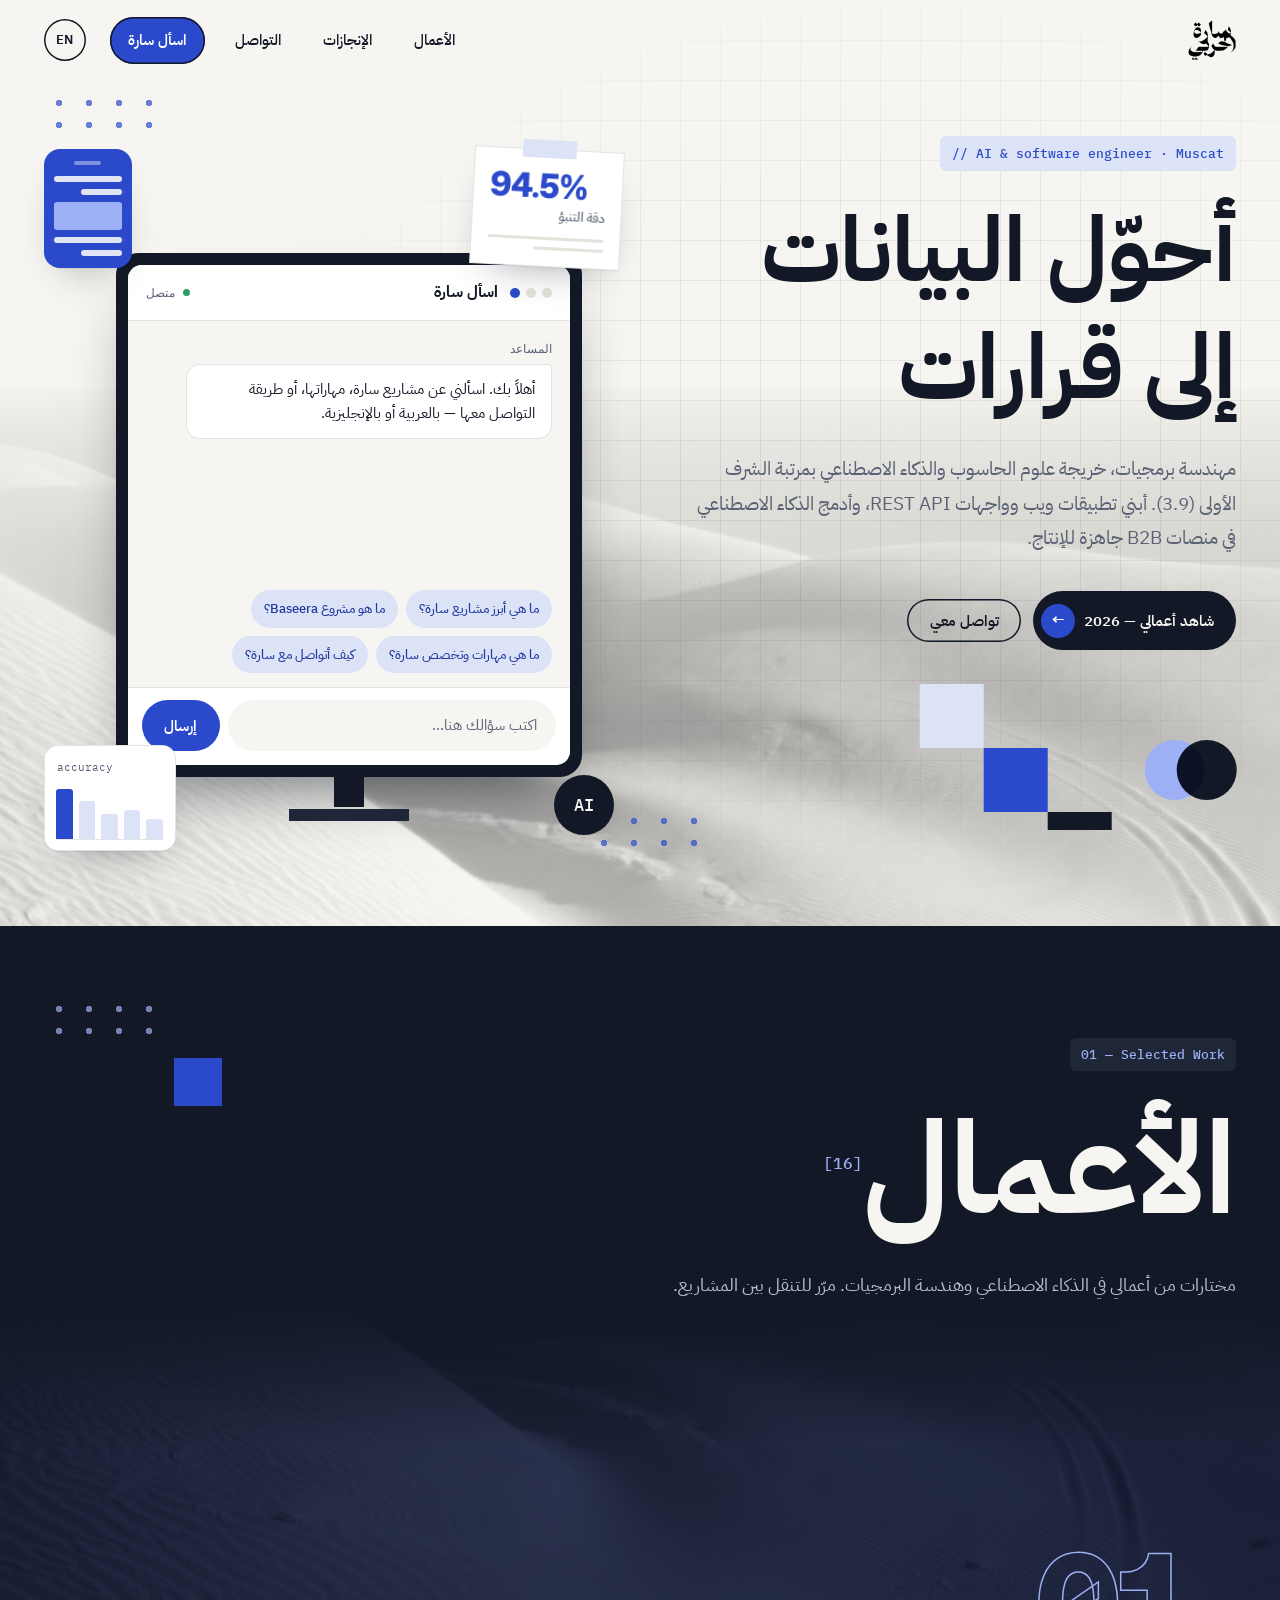
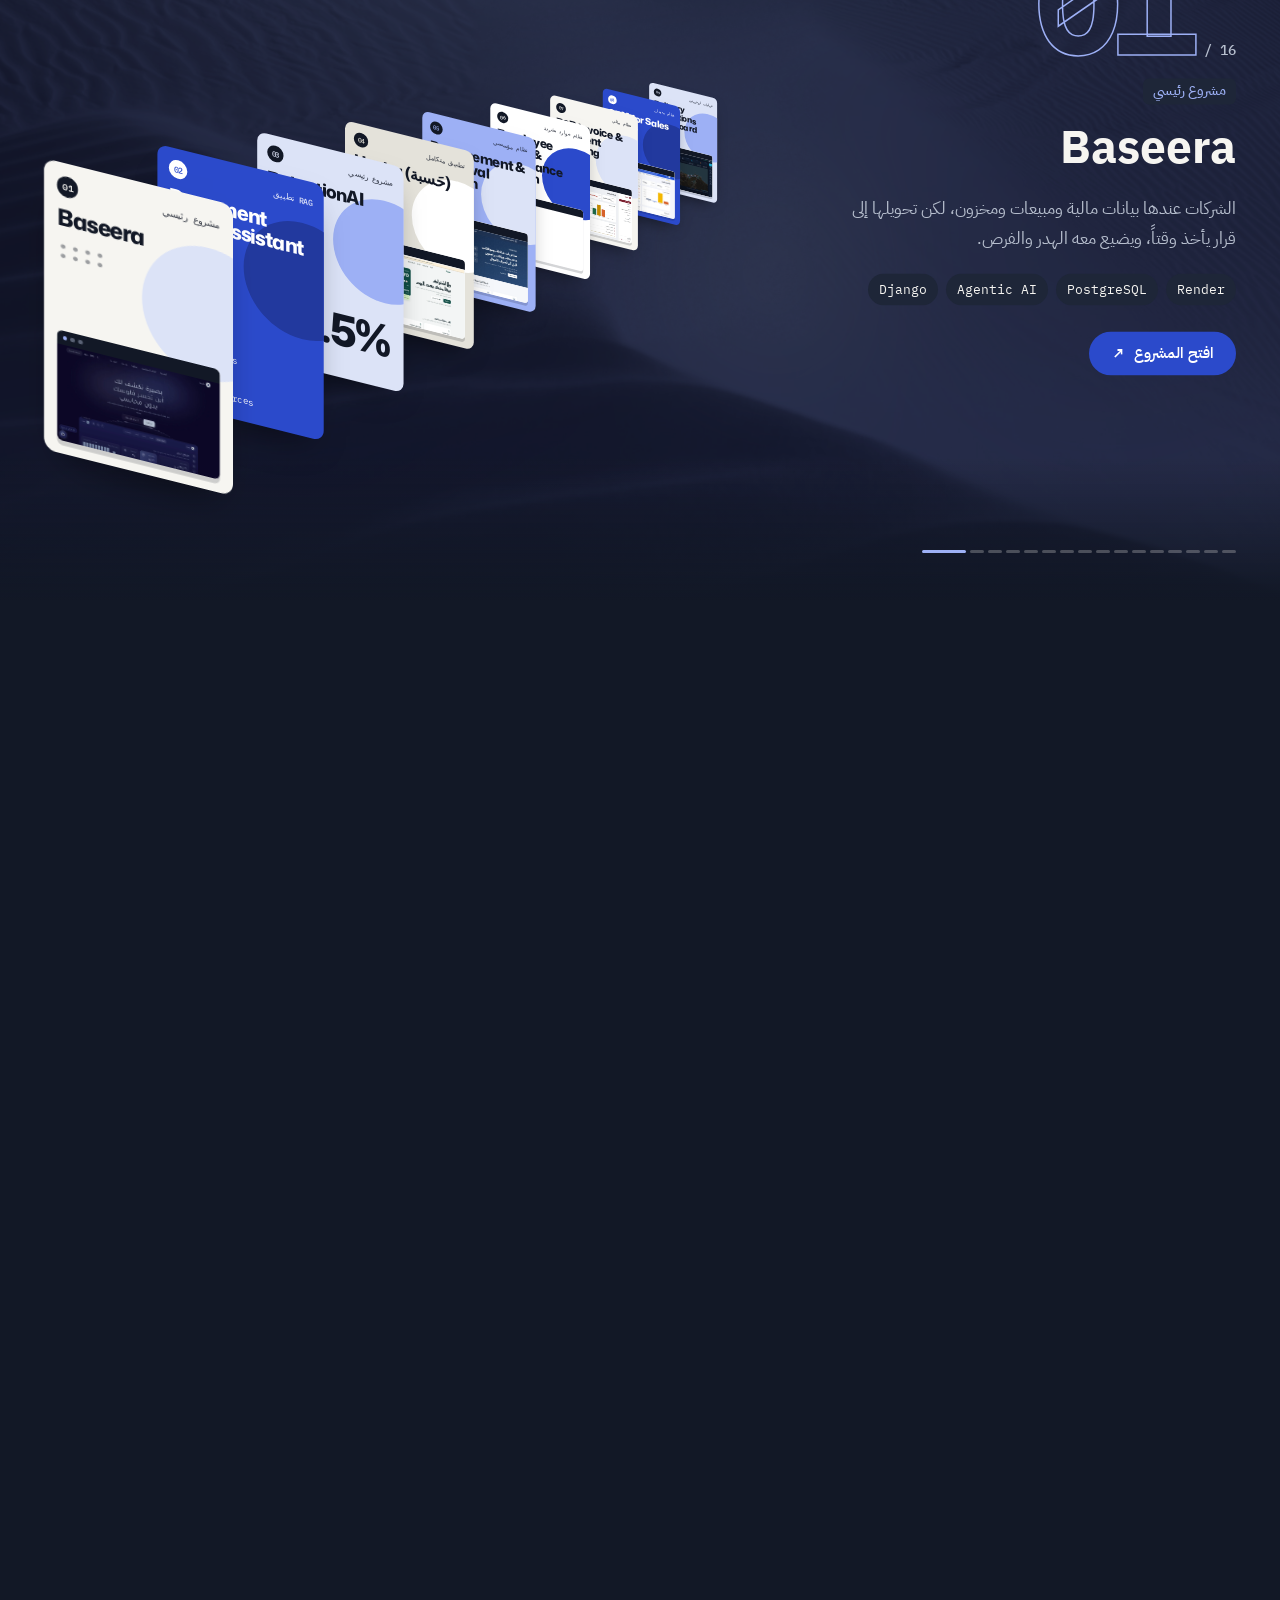
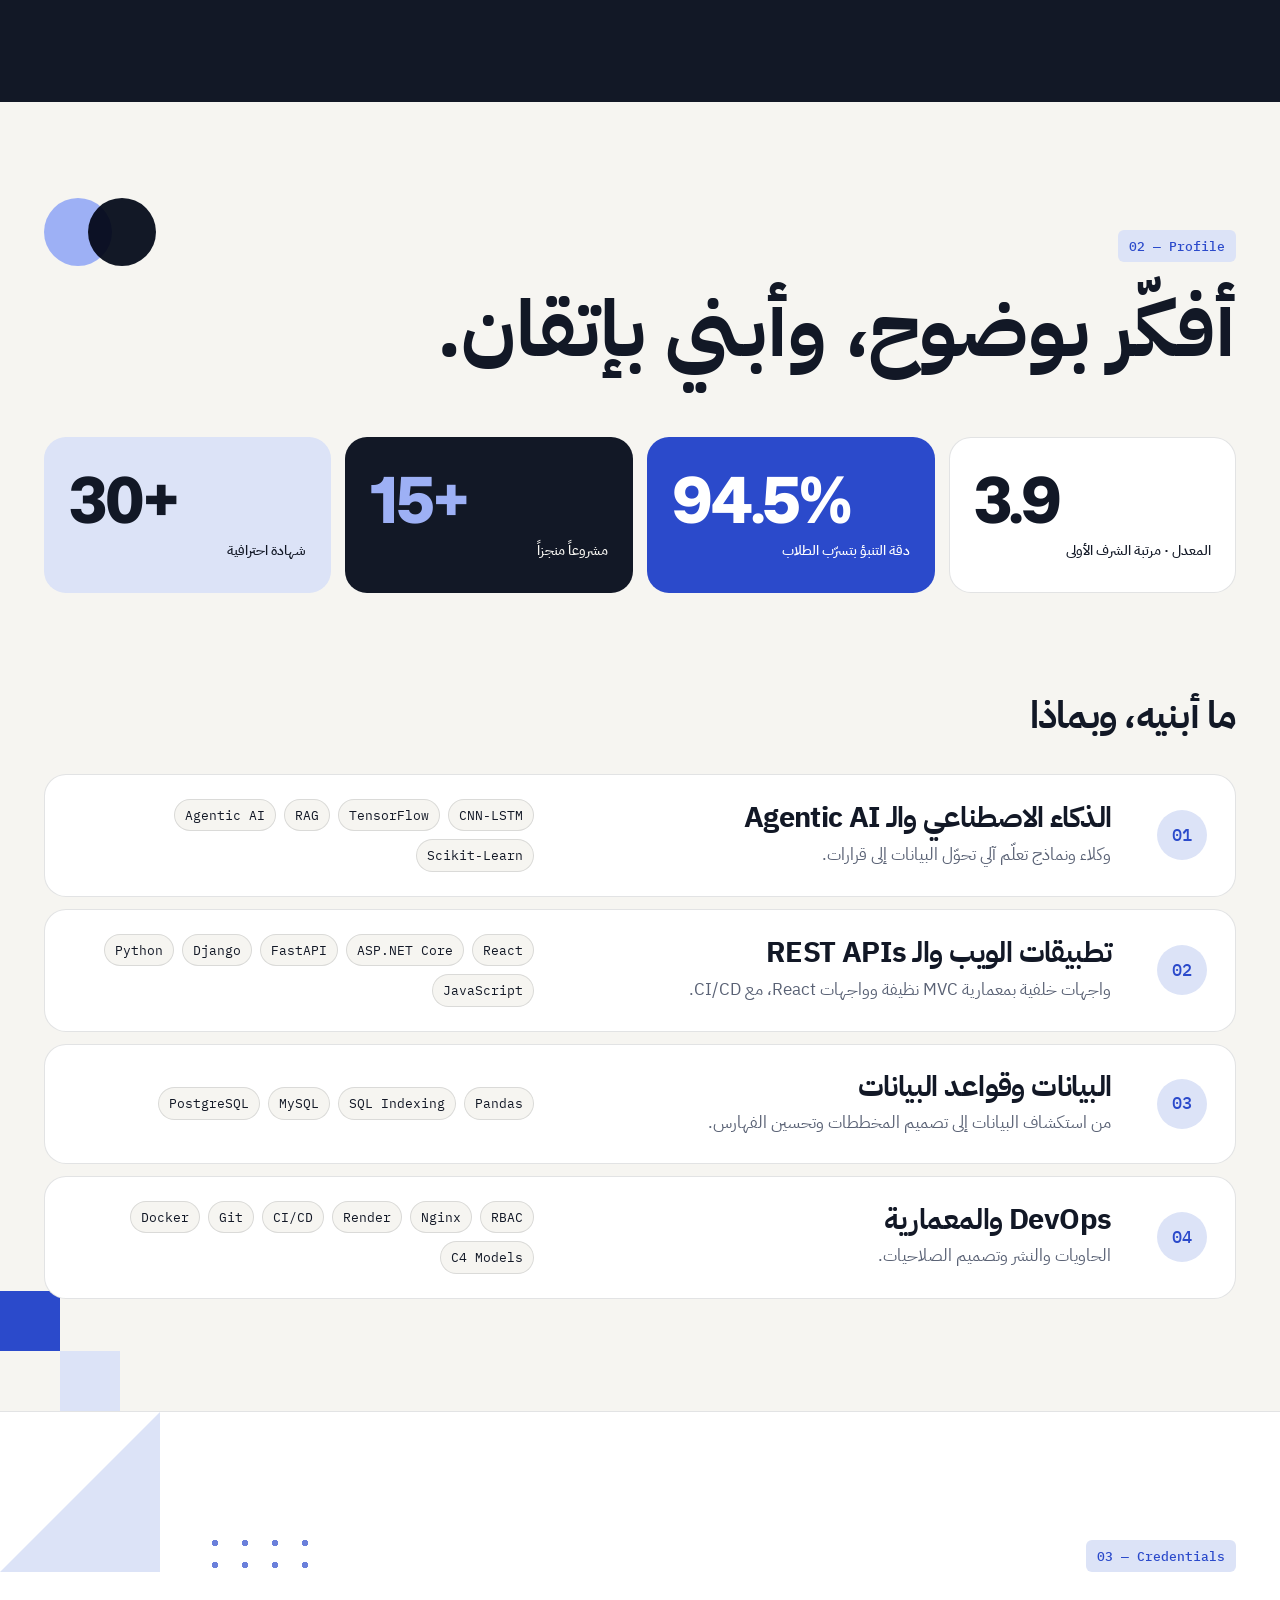
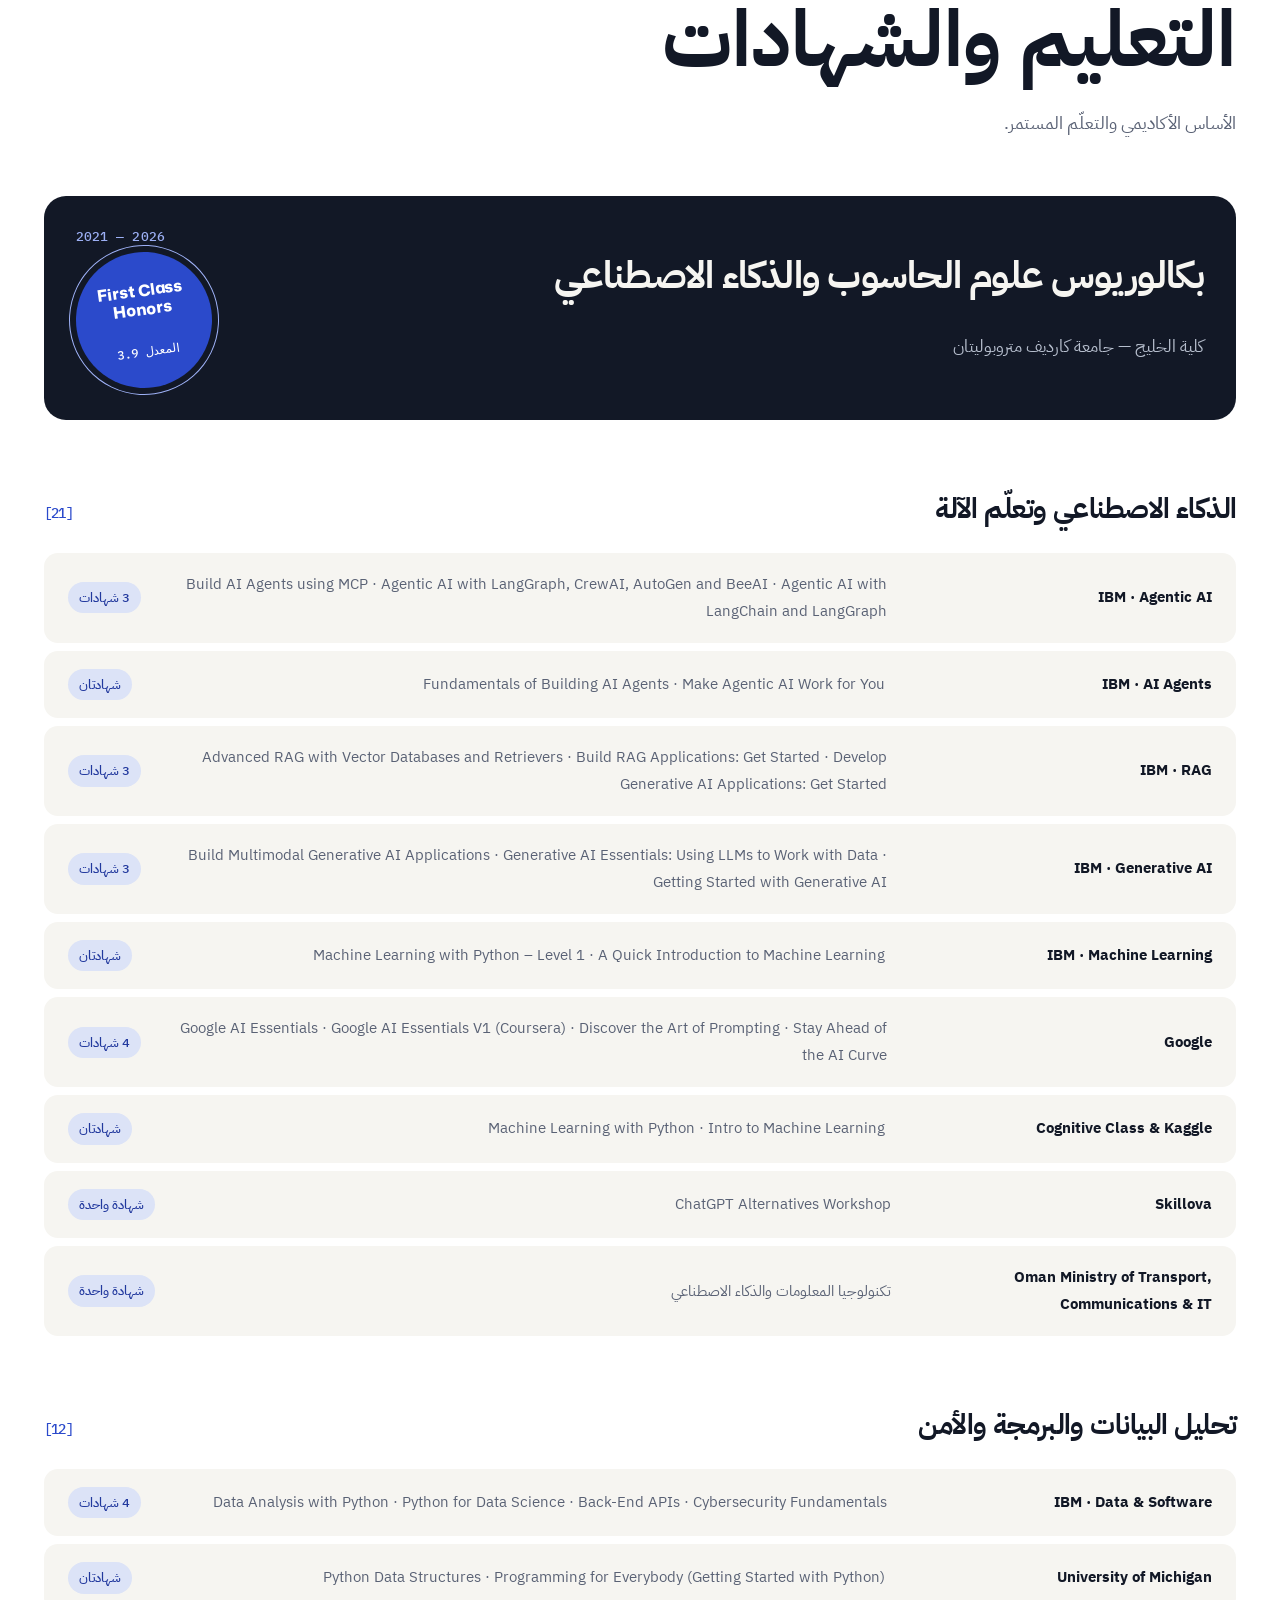
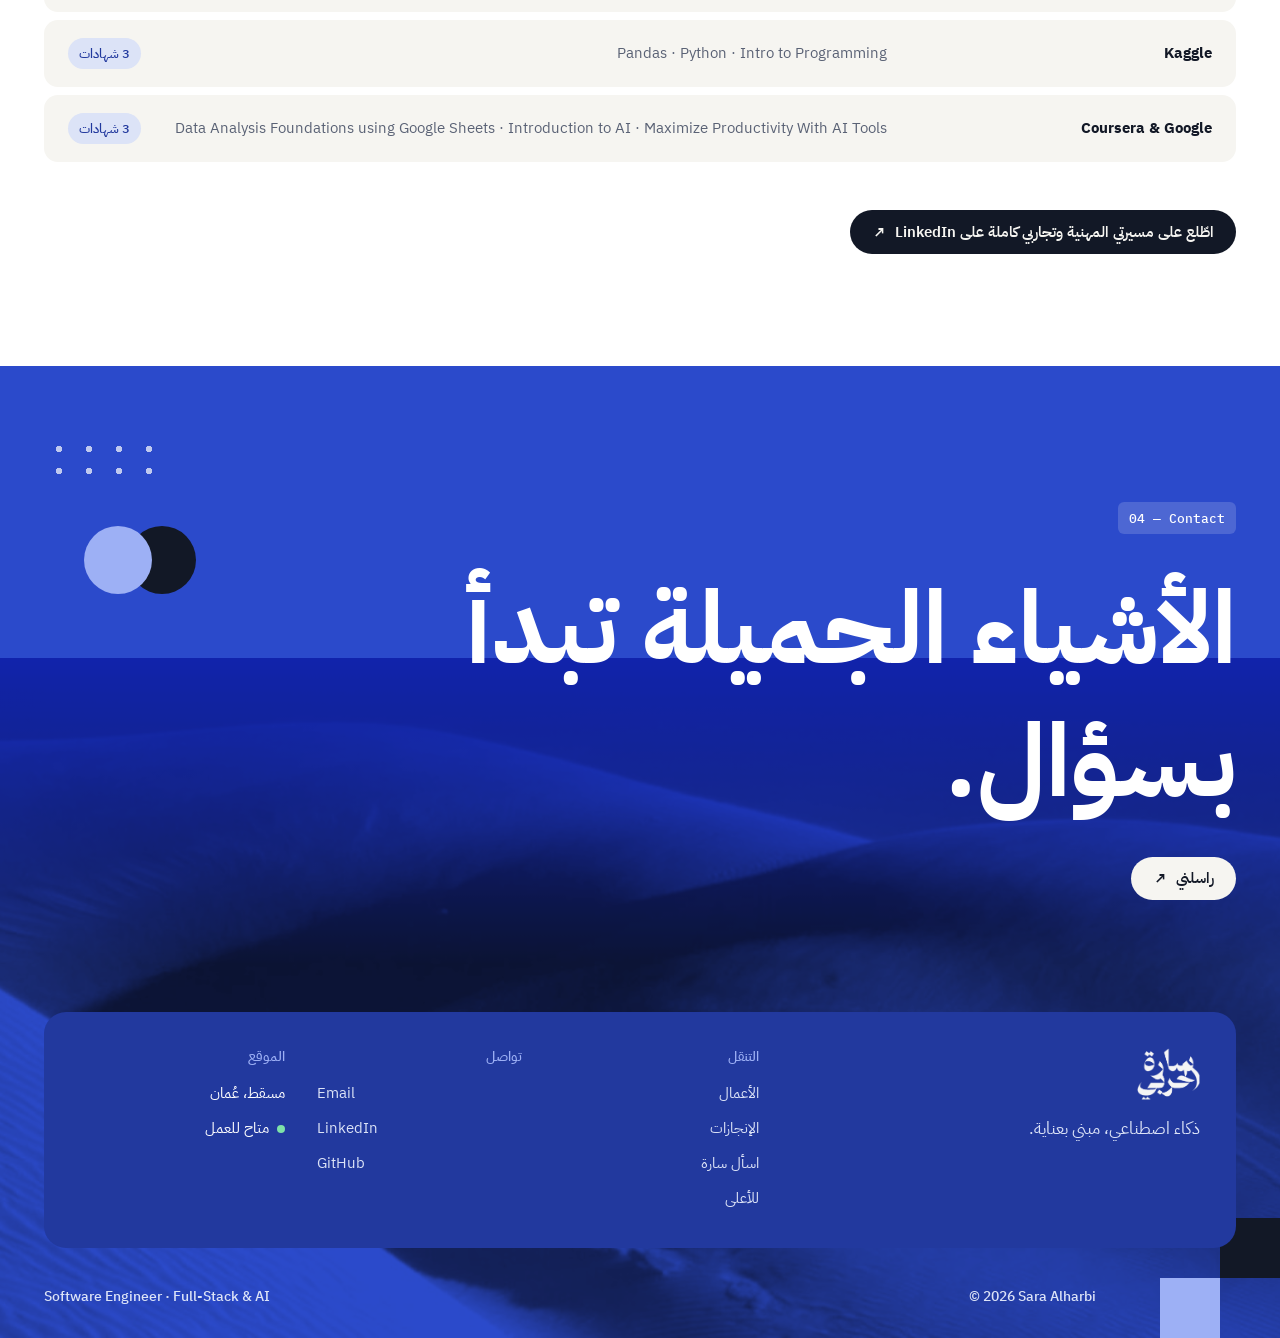
==== commit c441750d: "Paper and cobalt identity with dunes, old logo kept Move from violet/lime to a calmer paper-and-coba" ====
--- a/frontend/index.html
+++ b/frontend/index.html
@@ -5,7 +5,7 @@
   <meta name="viewport" content="width=device-width, initial-scale=1.0" />
   <title>سارة الحربي | Sara Alharbi — Software Engineer</title>
   <meta name="description" content="سارة الحربي — مهندسة برمجيات، خريجة علوم الحاسوب والذكاء الاصطناعي بمرتبة الشرف الأولى. تطوير الويب وواجهات REST API ودمج Agentic AI في منصات B2B." />
-  <meta name="theme-color" content="#7A4BBE" />
+  <meta name="theme-color" content="#F6F5F1" />
   <link rel="icon" type="image/svg+xml" href="assets/favicon.svg" />
   <link rel="icon" href="/favicon.ico" sizes="48x48" />
   <link rel="icon" type="image/png" sizes="96x96" href="/favicon-96.png" />
@@ -27,9 +27,9 @@
 
   <link rel="preconnect" href="https://fonts.googleapis.com" />
   <link rel="preconnect" href="https://fonts.gstatic.com" crossorigin />
-  <link href="https://fonts.googleapis.com/css2?family=Funnel+Display:wght@500;700;800&family=Hanken+Grotesk:wght@400;500;600;700&family=Alexandria:wght@400;500;600;700;800&display=swap" rel="stylesheet" />
-
-  <link rel="stylesheet" href="css/styles.css?v=20261105" />
+  <link href="https://fonts.googleapis.com/css2?family=Mona+Sans:wght@400;500;600;700;800&family=IBM+Plex+Mono:wght@400;500&family=IBM+Plex+Sans+Arabic:wght@400;500;600;700&display=swap" rel="stylesheet" />
+
+  <link rel="stylesheet" href="css/styles.css?v=20261107" />
 </head>
 <body>
   <!-- Opening counter: 00 → 100, skipped for returning visitors and reduced motion -->
@@ -66,11 +66,12 @@
     <section id="top" class="hero">
       <span class="deco dots hero-dots-a" aria-hidden="true"></span>
       <span class="deco dots hero-dots-b" aria-hidden="true"></span>
-      <span class="deco tris" aria-hidden="true"></span>
+      <span class="deco grid-paper" aria-hidden="true"></span>
+      <span class="dunes dunes-hero" aria-hidden="true"></span>
 
       <div class="container hero-grid">
         <div class="hero-copy">
-          <p class="hero-kicker" lang="en" dir="ltr">Software Engineer · Full-Stack &amp; AI</p>
+          <p class="hero-kicker" lang="en" dir="ltr">// AI &amp; software engineer · Muscat</p>
           <h1 class="display hero-title" data-en="Turning data<br />into decisions">أحوّل البيانات<br />إلى قرارات</h1>
           <p class="hero-subtitle" data-en="Software engineer and Computer Science &amp; AI graduate with First Class Honors (GPA 3.9). I build web apps and REST APIs, and bring AI into production-ready B2B platforms.">
             مهندسة برمجيات، خريجة علوم الحاسوب والذكاء الاصطناعي بمرتبة الشرف الأولى (3.9).
@@ -78,7 +79,7 @@
           </p>
           <div class="hero-actions">
             <a class="pill pill-ink" href="#projects"><span data-en="View my work — 2026">شاهد أعمالي — 2026</span><span class="pill-dot" aria-hidden="true">→</span></a>
-            <a class="pill pill-white" href="#contact" data-en="Contact me">تواصل معي</a>
+            <a class="pill pill-ghost" href="#contact" data-en="Contact me">تواصل معي</a>
           </div>
           <div class="hero-blocks" aria-hidden="true">
             <i class="blk blk-lilac"></i><i class="blk blk-cream"></i><i class="blk blk-lime"></i>
@@ -122,21 +123,16 @@
               <form class="chat-form" id="chat-form" autocomplete="off">
                 <label for="chat-input" class="visually-hidden">اكتب سؤالك</label>
                 <input id="chat-input" name="question" type="text" maxlength="600" placeholder="اكتب سؤالك هنا…" data-en-ph="Type your question…" required />
-                <button type="submit" class="pill pill-lime" id="chat-send" data-en="Send">إرسال</button>
+                <button type="submit" class="pill pill-accent" id="chat-send" data-en="Send">إرسال</button>
               </form>
             </div>
             <span class="monitor-stand" aria-hidden="true"></span>
           </div>
 
-          <svg class="scene-plant float-c" viewBox="0 0 120 150" aria-hidden="true">
-            <path d="M56 22c0-9 13-9 13 0v72H56z" fill="#9BB46A"/>
-            <path d="M44 52c-8 0-10 6-10 12v14h10z M81 40c8 0 10 6 10 12v20H81z" fill="#9BB46A"/>
-            <path d="M34 66h10v12H34z M81 52h10v8H81z" fill="#8AA35B"/>
-            <path d="M60 30v60 M65 30v60" stroke="#7C9450" stroke-width="2"/>
-            <circle cx="62" cy="20" r="5" fill="#F3876A"/>
-            <path d="M28 92h68l-8 52H36z" fill="#1F4A4C"/>
-            <path d="M24 88h76v10H24z" fill="#2A5C5E"/>
-          </svg>
+          <div class="scene-chart float-c" aria-hidden="true">
+            <span class="chart-label" lang="en" dir="ltr">accuracy</span>
+            <span class="chart-bars"><i style="--h:38%"></i><i style="--h:55%"></i><i style="--h:47%"></i><i style="--h:72%"></i><i style="--h:94%"></i></span>
+          </div>
           <span class="scene-badge" aria-hidden="true" lang="en">AI</span>
         </div>
       </div>
@@ -155,6 +151,7 @@
       <!-- Diagonal gallery: the stage is sticky, scrolling the section steps through the projects -->
       <div class="gallery" id="gallery">
         <div class="stage">
+          <div class="dunes dunes-stage" aria-hidden="true"></div>
           <div class="stage-glow" aria-hidden="true"><i></i><i></i></div>
           <ul class="stack" id="stack" dir="ltr" aria-label="Projects"></ul>
           <div class="stage-panel" id="stage-panel" aria-live="polite"></div>
@@ -280,6 +277,7 @@
 
   <!-- ================= CONTACT + FOOTER ================= -->
   <footer id="contact" class="site-end">
+    <span class="dunes dunes-end" aria-hidden="true"></span>
     <span class="deco dots end-dots" aria-hidden="true"></span>
     <span class="deco orbs end-orbs" aria-hidden="true"><i></i><i></i></span>
     <span class="deco squares end-squares" aria-hidden="true"><i></i><i></i></span>
@@ -287,7 +285,7 @@
       <div class="end-cta">
         <span class="tag-label" lang="en" dir="ltr">04 — Contact</span>
         <h2 class="display end-title" data-en="Good things start with a question.">الأشياء الجميلة تبدأ بسؤال.</h2>
-        <a class="pill pill-lime" href="mailto:Saraalharbi0031@gmail.com"><span data-en="Email me">راسلني</span> <span aria-hidden="true">↗</span></a>
+        <a class="pill pill-accent" href="mailto:Saraalharbi0031@gmail.com"><span data-en="Email me">راسلني</span> <span aria-hidden="true">↗</span></a>
       </div>
 
       <div class="end-grid">
@@ -331,7 +329,7 @@
     <article class="container work-body" id="work-body" tabindex="-1"></article>
   </div>
 
-  <script src="js/config.js?v=20261105"></script>
-  <script src="js/main.js?v=20261105"></script>
+  <script src="js/config.js?v=20261107"></script>
+  <script src="js/main.js?v=20261107"></script>
 </body>
 </html>
--- a/frontend/css/styles.css
+++ b/frontend/css/styles.css
@@ -1,26 +1,28 @@
 /* =========================================================
    Sara Alharbi — Portfolio
-   Playful geometric: violet + lime, flat-illustration details.
+   Paper and cobalt ink: an engineering-notebook identity.
    Arabic (RTL) + English.
    ========================================================= */
 
 /* ---------- Tokens ---------- */
 :root {
-  --violet: #7a4bbe;
-  --violet-deep: #4a2a80;
-  --violet-soft: #9168d0;
-  --lilac: #b79ae8;
-  --lime: #d9f27e;
-  --coral: #f3876a;
-  --cream: #fbf4e8;
-  --teal: #1f4a4c;
-  --ink: #221f2b;
-  --ink-soft: #5b5566;
+  --paper: #f6f5f1;
+  --paper-2: #e4e2da;
   --white: #ffffff;
-  --on-violet-muted: #e9ddf8;
-
-  --display: "Funnel Display", "Alexandria", system-ui, sans-serif;
-  --sans: "Hanken Grotesk", "Alexandria", system-ui, sans-serif;
+  --ink: #121826;
+  --ink-2: #1e2638;
+  --slate: #5a6275;
+  --slate-light: #b7bfce;
+  --cobalt: #2b4acb;
+  --cobalt-deep: #22399e;
+  --cobalt-light: #9db0f5;
+  --cobalt-wash: #dce3f7;
+  --line: rgba(18, 24, 38, 0.12);
+  --line-dark: rgba(246, 245, 241, 0.14);
+
+  --display: "Mona Sans", "IBM Plex Sans Arabic", system-ui, sans-serif;
+  --sans: "Mona Sans", "IBM Plex Sans Arabic", system-ui, sans-serif;
+  --mono: "IBM Plex Mono", ui-monospace, monospace;
 
   /* Raise --motion-speed to slow every animation down, lower it to speed up. */
   --motion-speed: 1;
@@ -30,15 +32,15 @@
 
   --gutter: clamp(20px, 3.4vw, 56px);
   --max-w: 1440px;
-  --header-h: 84px;
-  --r-sm: 10px;
-  --r-md: 18px;
-  --r-lg: 28px;
-  --shadow: 0 2px 0 rgba(34, 31, 43, 0.12), 0 18px 40px -18px rgba(34, 31, 43, 0.45);
+  --header-h: 80px;
+  --r-sm: 8px;
+  --r-md: 14px;
+  --r-lg: 22px;
+  --shadow: 0 1px 0 rgba(18, 24, 38, 0.06), 0 18px 40px -22px rgba(18, 24, 38, 0.45);
 }
 html[lang="ar"] {
-  --display: "Alexandria", system-ui, sans-serif;
-  --sans: "Alexandria", system-ui, sans-serif;
+  --display: "IBM Plex Sans Arabic", system-ui, sans-serif;
+  --sans: "IBM Plex Sans Arabic", system-ui, sans-serif;
 }
 
 /* ---------- Base ---------- */
@@ -47,15 +49,15 @@
 *::after { box-sizing: border-box; }
 
 html {
-  background: var(--violet);
+  background: var(--paper);
   scroll-behavior: smooth;
   -webkit-text-size-adjust: 100%;
 }
 
 body {
   margin: 0;
-  background: var(--violet);
-  color: var(--white);
+  background: var(--paper);
+  color: var(--ink);
   font-family: var(--sans);
   font-size: 17px;
   line-height: 1.6;
@@ -72,8 +74,8 @@
 ul, ol { padding: 0; list-style: none; }
 [hidden] { display: none !important; }
 
-::selection { background: var(--lime); color: var(--ink); }
-:focus-visible { outline: 3px solid var(--lime); outline-offset: 3px; border-radius: 6px; }
+::selection { background: var(--cobalt); color: var(--white); }
+:focus-visible { outline: 2px solid var(--cobalt); outline-offset: 3px; border-radius: 6px; }
 
 .container {
   position: relative;
@@ -99,8 +101,8 @@
   z-index: 500;
   padding: 10px 16px;
   border-radius: 999px;
-  background: var(--lime);
-  color: var(--ink);
+  background: var(--cobalt);
+  color: var(--white);
   font-weight: 600;
   transform: translateY(-200%);
 }
@@ -111,19 +113,61 @@
   font-family: var(--display);
   font-weight: 800;
   line-height: 0.98;
-  letter-spacing: -0.02em;
+  letter-spacing: -0.035em;
 }
 html[lang="ar"] .display { font-weight: 700; line-height: 1.3; letter-spacing: 0; }
 
 .meta {
-  font-size: 13px;
-  font-weight: 600;
+  font-family: var(--mono);
+  font-size: 12.5px;
+  font-weight: 500;
   line-height: 1.3;
-  text-transform: uppercase;
-  letter-spacing: 0.05em;
-}
-html[lang="ar"] .meta { text-transform: none; letter-spacing: 0; font-size: 14px; }
-.muted { opacity: 0.78; }
+  letter-spacing: 0.01em;
+}
+html[lang="ar"] .meta:not([lang="en"]) { font-family: var(--sans); font-size: 14px; letter-spacing: 0; }
+.muted { color: var(--slate); }
+
+/* ---------- Logo (white calligraphy artwork; darkened to ink on light backgrounds) ---------- */
+.logo { position: relative; z-index: 2; display: inline-flex; }
+.logo-img { height: 40px; width: auto; filter: brightness(0) saturate(100%); transition: filter 0.3s; }
+
+/* ---------- Dunes: the black-and-white desert photos, tinted into the palette ---------- */
+.dunes { position: absolute; pointer-events: none; background-repeat: no-repeat; background-size: cover; }
+/* Hero: a graphite print of the dunes fading up into the paper */
+.dunes-hero {
+  z-index: 0;
+  inset: auto 0 0 0;
+  height: 58%;
+  background-image: linear-gradient(to bottom, var(--paper), rgba(246, 245, 241, 0) 62%), url("../img/dune-hero.jpg");
+  background-position: center, center 70%;
+  mix-blend-mode: multiply;
+  opacity: 0.38;
+}
+/* Works: moonlit ridges glowing cobalt on the ink stage */
+.dunes-stage {
+  z-index: 0;
+  inset: 0;
+  isolation: isolate;
+  background-image: url("../img/dune-full.jpg");
+  background-position: center 65%;
+  mix-blend-mode: screen;
+  opacity: 0.22;
+}
+.dunes-stage::after { content: ""; position: absolute; inset: 0; background: var(--cobalt-light); mix-blend-mode: multiply; }
+/* Footer: dunes printed in deep cobalt */
+.dunes-end {
+  z-index: 0;
+  inset: auto 0 0 0;
+  height: 70%;
+  background-image: linear-gradient(to bottom, var(--cobalt), rgba(43, 74, 203, 0) 45%), url("../img/dune-a.jpg");
+  background-position: center, center bottom;
+  mix-blend-mode: multiply;
+  opacity: 0.75;
+}
+
+/* Drifting sand: one canvas over the page; difference blending makes the grains
+   dark on paper, light on ink and sand-gold on cobalt. */
+.dust { position: fixed; inset: 0; z-index: 60; width: 100%; height: 100%; pointer-events: none; mix-blend-mode: difference; }
 
 /* ---------- Pills ---------- */
 .pill {
@@ -132,29 +176,29 @@
   gap: 0.6em;
   border-radius: 999px;
   background: var(--ink);
-  color: var(--cream);
+  color: var(--paper);
   padding: 0.85em 1.5em;
   font-size: 15px;
   font-weight: 600;
   line-height: 1.2;
-  box-shadow: 0 3px 0 rgba(34, 31, 43, 0.25);
-  transition: transform calc(0.3s * var(--motion-speed)) var(--ease), box-shadow 0.3s;
-}
-.pill:hover { transform: translateY(-3px); box-shadow: 0 6px 0 rgba(34, 31, 43, 0.25); }
-.pill:active { transform: translateY(0); box-shadow: 0 1px 0 rgba(34, 31, 43, 0.25); }
+  transition: transform calc(0.3s * var(--motion-speed)) var(--ease), background 0.3s, box-shadow 0.3s;
+}
+.pill:hover { transform: translateY(-2px); }
 .pill:disabled { opacity: 0.5; cursor: default; transform: none; }
-.pill-white { background: var(--white); color: var(--ink); }
-.pill-lime { background: var(--lime); color: var(--ink); }
+.pill-accent { background: var(--cobalt); color: var(--white); }
+.pill-accent:hover { background: var(--cobalt-deep); }
+.pill-ghost { background: transparent; color: var(--ink); box-shadow: inset 0 0 0 1.5px var(--ink); }
+.pill-ghost:hover { background: var(--ink); color: var(--paper); }
 .pill-ink { padding-inline-end: 0.5em; }
 .pill-dot {
+  flex-shrink: 0;
   display: grid;
   place-items: center;
-  flex-shrink: 0;
   width: 34px;
   height: 34px;
   border-radius: 50%;
-  background: var(--lime);
-  color: var(--ink);
+  background: var(--cobalt);
+  color: var(--white);
   font-size: 16px;
   transition: transform 0.4s var(--ease);
 }
@@ -180,14 +224,24 @@
 .dots {
   width: 120px;
   height: 44px;
-  background: radial-gradient(circle, var(--dot, rgba(255, 255, 255, 0.9)) 3.5px, transparent 4px) 0 0 / 30px 22px;
-}
-.square { width: 72px; height: 72px; background: var(--sq, var(--lime)); }
-.tri { width: 0; height: 0; border-style: solid; }
+  background: radial-gradient(circle, var(--dot, var(--cobalt)) 3px, transparent 3.5px) 0 0 / 30px 22px;
+  opacity: 0.7;
+}
+.square { width: 64px; height: 64px; background: var(--sq, var(--cobalt)); }
 .orbs { display: flex; }
-.orbs i { width: 72px; height: 72px; border-radius: 50%; }
-.orbs i + i { margin-inline-start: -26px; }
-.squares { display: grid; grid-template-columns: repeat(2, 64px); grid-auto-rows: 64px; }
+.orbs i { width: 68px; height: 68px; border-radius: 50%; }
+.orbs i + i { margin-inline-start: -24px; }
+.squares { display: grid; grid-template-columns: repeat(2, 60px); grid-auto-rows: 60px; }
+/* Engineering grid paper behind the hero */
+.grid-paper {
+  inset: 0;
+  background:
+    linear-gradient(var(--line) 1px, transparent 1px) 0 0 / 40px 40px,
+    linear-gradient(90deg, var(--line) 1px, transparent 1px) 0 0 / 40px 40px;
+  -webkit-mask-image: radial-gradient(ellipse 70% 70% at 70% 45%, #000 30%, transparent 75%);
+  mask-image: radial-gradient(ellipse 70% 70% at 70% 45%, #000 30%, transparent 75%);
+  opacity: 0.6;
+}
 
 .float-a { animation: bob 6s ease-in-out infinite; }
 .float-b { animation: bob 7s ease-in-out -2s infinite; }
@@ -203,18 +257,19 @@
   flex-direction: column;
   justify-content: flex-end;
   padding: var(--gutter);
-  background: var(--violet);
+  background: var(--ink);
+  color: var(--paper);
   transition: transform calc(0.8s * var(--motion-speed)) var(--ease-io);
 }
 .opening-n {
-  font-family: "Funnel Display", sans-serif;
+  font-family: "Mona Sans", sans-serif;
   font-weight: 800;
   font-size: clamp(110px, 24vw, 340px);
   line-height: 0.85;
-  color: var(--lime);
+  letter-spacing: -0.04em;
   font-variant-numeric: tabular-nums;
 }
-.opening-name { margin-top: 16px; font-size: 13px; font-weight: 600; letter-spacing: 0.05em; text-transform: uppercase; }
+.opening-name { margin-top: 16px; font-family: var(--mono); font-size: 13px; color: var(--cobalt-light); }
 .opening.is-done { transform: translateY(-100%); }
 .opening.is-skipped { display: none; }
 
@@ -226,51 +281,59 @@
   transition: background 0.3s, box-shadow 0.3s;
 }
 .site-header.is-solid {
-  background: rgba(122, 75, 190, 0.92);
+  background: rgba(246, 245, 241, 0.9);
   backdrop-filter: blur(10px);
   -webkit-backdrop-filter: blur(10px);
-  box-shadow: 0 1px 0 rgba(255, 255, 255, 0.15);
+  box-shadow: 0 1px 0 var(--line);
 }
 .header-inner { height: var(--header-h); display: flex; align-items: center; gap: 24px; }
-.logo { position: relative; z-index: 2; }
-.logo-img { height: 38px; width: auto; }
-.site-nav { display: flex; gap: 10px; margin-inline-start: auto; }
+.site-nav { display: flex; gap: 6px; margin-inline-start: auto; }
 .nav-pill {
-  padding: 11px 22px;
+  padding: 10px 18px;
   border-radius: 999px;
-  background: var(--white);
   color: var(--ink);
   font-size: 15px;
-  font-weight: 600;
-  transition: transform 0.3s var(--ease), box-shadow 0.3s;
-  box-shadow: 0 3px 0 rgba(34, 31, 43, 0.2);
-}
-.nav-pill:hover { transform: translateY(-2px); }
-.nav-pill.is-active { box-shadow: inset 0 0 0 2px var(--ink), 0 3px 0 rgba(34, 31, 43, 0.2); }
-.nav-cta { background: var(--lime); }
+  font-weight: 500;
+  transition: background 0.3s, color 0.3s;
+}
+.nav-pill:hover { background: var(--paper-2); }
+.nav-pill.is-active { box-shadow: inset 0 0 0 1.5px var(--ink); }
+.nav-cta { margin-inline-start: 6px; background: var(--cobalt); color: var(--white); font-weight: 600; }
+.nav-cta:hover { background: var(--cobalt-deep); }
 .header-end { display: flex; align-items: center; gap: 12px; position: relative; z-index: 2; }
 .lang-toggle {
   display: grid;
   place-items: center;
-  width: 44px;
-  height: 44px;
+  width: 42px;
+  height: 42px;
   border-radius: 50%;
-  box-shadow: inset 0 0 0 2px rgba(255, 255, 255, 0.7);
+  box-shadow: inset 0 0 0 1.5px var(--ink);
   font-size: 13px;
-  font-weight: 700;
+  font-weight: 600;
   transition: background 0.3s, color 0.3s;
 }
-.lang-toggle:hover { background: var(--white); color: var(--ink); }
+.lang-toggle:hover { background: var(--ink); color: var(--paper); }
 .nav-toggle { display: none; }
 
-@media (max-width: 860px) {
+/* Inside the dark works section the header switches to its dark variant */
+.site-header.on-dark { color: var(--paper); }
+.site-header.on-dark.is-solid { background: rgba(18, 24, 38, 0.88); box-shadow: 0 1px 0 var(--line-dark); }
+.site-header.on-dark .logo-img { filter: none; }
+.site-header:has(.site-nav.is-open) .logo-img { filter: brightness(0) saturate(100%); }
+.site-header.on-dark .nav-pill:not(.nav-cta) { color: var(--paper); }
+.site-header.on-dark .nav-pill:not(.nav-cta):hover { background: var(--ink-2); }
+.site-header.on-dark .nav-pill.is-active { box-shadow: inset 0 0 0 1.5px var(--paper); }
+.site-header.on-dark .lang-toggle { box-shadow: inset 0 0 0 1.5px var(--paper); }
+.site-header.on-dark .lang-toggle:hover { background: var(--paper); color: var(--ink); }
+
+@media (max-width: 900px) {
   .header-end { margin-inline-start: auto; }
   .nav-toggle {
     display: inline-flex;
     padding: 10px 20px;
     border-radius: 999px;
-    background: var(--lime);
-    color: var(--ink);
+    background: var(--cobalt);
+    color: var(--white);
     font-size: 15px;
     font-weight: 600;
   }
@@ -281,34 +344,25 @@
     flex-direction: column;
     justify-content: flex-end;
     align-items: flex-start;
-    gap: 12px;
+    gap: 8px;
     margin: 0;
     padding: var(--gutter) var(--gutter) 72px;
-    background: var(--violet);
+    background: var(--paper);
     visibility: hidden;
     opacity: 0;
     transition: opacity calc(0.35s * var(--motion-speed)) var(--ease), visibility 0s linear calc(0.35s * var(--motion-speed));
   }
   .site-nav.is-open { visibility: visible; opacity: 1; transition-delay: 0s; }
-  .nav-pill { font-family: var(--display); font-size: 34px; font-weight: 700; padding: 10px 28px; }
+  .site-nav .nav-pill { font-family: var(--display); font-size: 36px; font-weight: 700; padding: 6px 4px; color: var(--ink); }
+  .site-nav .nav-cta { margin: 12px 0 0; padding: 10px 26px; color: var(--white); }
   .site-header:has(.site-nav.is-open) { backdrop-filter: none; -webkit-backdrop-filter: none; }
+  .site-header.on-dark .site-nav .nav-pill:not(.nav-cta) { color: var(--ink); }
 }
 
 /* ---------- Hero ---------- */
 .hero { position: relative; overflow: hidden; padding: calc(var(--header-h) + 56px) 0 96px; }
-.hero-dots-a { top: calc(var(--header-h) + 8px); inset-inline-start: var(--gutter); }
-.hero-dots-b { top: 30%; left: 50%; }
-.tris {
-  top: 18%;
-  right: -40px;
-  width: 420px;
-  height: 520px;
-  background:
-    linear-gradient(to top right, transparent 50%, var(--violet-soft) 50%) 0 0 / 50% 50% no-repeat,
-    linear-gradient(to bottom left, transparent 50%, var(--violet-soft) 50%) 100% 0 / 50% 50% no-repeat,
-    linear-gradient(to top left, transparent 50%, var(--violet-soft) 50%) 100% 100% / 50% 50% no-repeat;
-  opacity: 0.55;
-}
+.hero-dots-a { top: calc(var(--header-h) + 12px); inset-inline-end: var(--gutter); }
+.hero-dots-b { bottom: 72px; left: 46%; }
 .hero-grid {
   display: grid;
   grid-template-columns: minmax(0, 1fr) minmax(0, 1.05fr);
@@ -318,24 +372,25 @@
 }
 .hero-kicker {
   display: inline-block;
-  padding: 7px 14px;
-  border-radius: 999px;
-  background: rgba(255, 255, 255, 0.14);
+  padding: 6px 12px;
+  border-radius: 6px;
+  background: var(--cobalt-wash);
+  color: var(--cobalt);
+  font-family: var(--mono);
   font-size: 13px;
-  font-weight: 600;
-  letter-spacing: 0.04em;
-}
-.hero-title { margin-top: 22px; font-size: clamp(44px, 7.4vw, 118px); color: var(--lime); overflow-wrap: break-word; }
-.hero-subtitle { margin-top: 26px; max-width: 32em; font-size: 19px; font-weight: 500; color: var(--white); }
-.hero-actions { display: flex; flex-wrap: wrap; align-items: center; gap: 14px; margin-top: 36px; }
+  font-weight: 500;
+}
+.hero-title { margin-top: 22px; font-size: clamp(46px, 7vw, 112px); color: var(--ink); overflow-wrap: break-word; }
+.hero-subtitle { margin-top: 26px; max-width: 32em; font-size: 19px; color: var(--slate); }
+.hero-actions { display: flex; flex-wrap: wrap; align-items: center; gap: 12px; margin-top: 36px; }
 .hero-blocks { position: relative; height: 140px; margin-top: 40px; }
-.blk { position: absolute; width: 70px; height: 70px; }
-.blk-lilac { left: 46%; top: -10px; background: var(--violet-soft); }
-.blk-cream { left: calc(46% - 70px); top: 60px; background: var(--cream); }
-.blk-lime { left: calc(46% - 140px); top: 130px; width: 70px; height: 40px; background: var(--lime); }
-.orb { position: absolute; top: 50px; width: 64px; height: 64px; border-radius: 50%; }
-.orb-a { left: 0; background: var(--lilac); }
-.orb-b { left: 34px; background: var(--cream); }
+.blk { position: absolute; width: 64px; height: 64px; }
+.blk-lilac { left: 46%; top: -6px; background: var(--cobalt-wash); }
+.blk-cream { left: calc(46% - 64px); top: 58px; background: var(--cobalt); }
+.blk-lime { left: calc(46% - 128px); top: 122px; width: 64px; height: 18px; background: var(--ink); }
+.orb { position: absolute; top: 50px; width: 60px; height: 60px; border-radius: 50%; }
+.orb-a { left: 0; background: var(--ink); }
+.orb-b { left: 32px; background: var(--cobalt-light); mix-blend-mode: multiply; }
 html[dir="rtl"] .hero-blocks { transform: scaleX(-1); }
 
 /* The scene: a desk illustration whose monitor is the live "Ask Sara" chat */
@@ -343,27 +398,26 @@
 .monitor {
   position: relative;
   z-index: 2;
-  padding: 14px;
+  padding: 12px;
   border-radius: var(--r-lg);
-  background: var(--teal);
-  box-shadow: 0 30px 60px -24px rgba(34, 31, 43, 0.6);
+  background: var(--ink);
+  box-shadow: 0 34px 60px -28px rgba(18, 24, 38, 0.65);
 }
 .monitor-stand {
   position: absolute;
   left: 50%;
-  bottom: -46px;
+  bottom: -44px;
   width: 120px;
-  height: 46px;
+  height: 44px;
   transform: translateX(-50%);
-  background: linear-gradient(var(--teal), var(--teal)) 50% 0 / 34px 30px no-repeat, linear-gradient(var(--coral), var(--coral)) 50% 100% / 120px 14px no-repeat;
-  border-radius: 0 0 8px 8px;
+  background: linear-gradient(var(--ink), var(--ink)) 50% 0 / 30px 30px no-repeat, linear-gradient(var(--ink-2), var(--ink-2)) 50% 100% / 120px 12px no-repeat;
 }
 .chat {
   display: flex;
   flex-direction: column;
   height: min(500px, 64vh);
   border-radius: var(--r-md);
-  background: var(--cream);
+  background: var(--paper);
   color: var(--ink);
   overflow: hidden;
   scroll-margin-top: calc(var(--header-h) + 24px);
@@ -372,34 +426,33 @@
   display: flex;
   align-items: center;
   gap: 12px;
-  padding: 14px 18px;
+  padding: 13px 18px;
   background: var(--white);
-  border-bottom: 2px solid rgba(34, 31, 43, 0.08);
+  border-bottom: 1px solid var(--line);
 }
 .win-dots { display: inline-flex; gap: 6px; direction: ltr; }
-.win-dots i { width: 11px; height: 11px; border-radius: 50%; background: var(--coral); }
-.win-dots i:nth-child(2) { background: #f2c55c; }
-.win-dots i:nth-child(3) { background: #9bb46a; }
-.chat-label { font-family: var(--display); font-weight: 700; font-size: 17px; }
-.chat-status { display: inline-flex; align-items: center; gap: 8px; margin-inline-start: auto; font-size: 13px; font-weight: 600; color: var(--ink-soft); }
-.chat-status::before { content: ""; width: 8px; height: 8px; border-radius: 50%; background: #3fae6a; }
-.chat-status.is-busy::before { background: #e3a92b; animation: blink 1s infinite; }
-.chat-status.is-error::before { background: #d4523a; }
+.win-dots i { width: 10px; height: 10px; border-radius: 50%; background: var(--paper-2); }
+.win-dots i:first-child { background: var(--cobalt); }
+.chat-label { font-family: var(--display); font-weight: 700; font-size: 16px; }
+.chat-status { display: inline-flex; align-items: center; gap: 8px; margin-inline-start: auto; font-family: var(--mono); font-size: 12px; color: var(--slate); }
+.chat-status::before { content: ""; width: 7px; height: 7px; border-radius: 50%; background: #2f9e64; }
+.chat-status.is-busy::before { background: var(--cobalt); animation: blink 1s infinite; }
+.chat-status.is-error::before { background: #c2412d; }
 @keyframes blink { 50% { opacity: 0.3; } }
 
 .chat-log { flex: 1; overflow-y: auto; padding: 18px; display: flex; flex-direction: column; gap: 14px; scrollbar-width: thin; }
 .msg { display: flex; flex-direction: column; gap: 4px; max-width: 90%; }
-.msg-bot .msg-text { background: var(--white); padding: 12px 16px; border-radius: 4px 16px 16px 16px; box-shadow: 0 2px 0 rgba(34, 31, 43, 0.06); }
-html[dir="rtl"] .msg-bot .msg-text { border-radius: 16px 4px 16px 16px; }
+.msg-bot .msg-text { background: var(--white); padding: 12px 16px; border-radius: 4px 14px 14px 14px; border: 1px solid var(--line); }
+html[dir="rtl"] .msg-bot .msg-text { border-radius: 14px 4px 14px 14px; }
 .msg-user { align-self: flex-end; align-items: flex-end; }
-.msg-user .msg-text { background: var(--violet); color: var(--white); padding: 12px 16px; border-radius: 16px 4px 16px 16px; }
-html[dir="rtl"] .msg-user .msg-text { border-radius: 4px 16px 16px 16px; }
-.msg-who { font-size: 12px; font-weight: 600; color: var(--ink-soft); }
+.msg-user .msg-text { background: var(--cobalt); color: var(--white); padding: 12px 16px; border-radius: 14px 4px 14px 14px; }
+html[dir="rtl"] .msg-user .msg-text { border-radius: 4px 14px 14px 14px; }
+.msg-who { font-family: var(--mono); font-size: 11.5px; color: var(--slate); }
 .msg-text { font-size: 15px; line-height: 1.65; white-space: pre-wrap; }
 .msg-text a { text-decoration: underline; text-underline-offset: 3px; }
 .msg-error .msg-text { color: #a8321c; }
 .thinking { display: inline-flex; gap: 4px; }
-.thinking span { width: 6px; height: 6px; border-radius: 50%; background: var(--violet); animation: blink 1s infinite; }
+.thinking span { width: 6px; height: 6px; border-radius: 50%; background: var(--cobalt); animation: blink 1s infinite; }
 .thinking span:nth-child(2) { animation-delay: 0.15s; }
 .thinking span:nth-child(3) { animation-delay: 0.3s; }
 .caret { display: inline-block; width: 2px; height: 1em; margin-inline-start: 2px; vertical-align: -2px; background: var(--ink); animation: blink 0.8s infinite; }
@@ -410,45 +463,45 @@
   font-weight: 500;
   padding: 7px 13px;
   border-radius: 999px;
-  background: rgba(122, 75, 190, 0.1);
-  color: var(--violet-deep);
+  background: var(--cobalt-wash);
+  color: var(--cobalt-deep);
   transition: background 0.3s, color 0.3s;
 }
-.chip:hover { background: var(--violet); color: var(--white); }
+.chip:hover { background: var(--cobalt); color: var(--white); }
 .chip:disabled { opacity: 0.4; cursor: default; }
-.chat-form { display: flex; gap: 8px; padding: 12px 14px 14px; background: var(--white); }
+.chat-form { display: flex; gap: 8px; padding: 12px 14px 14px; background: var(--white); border-top: 1px solid var(--line); }
 .chat-form input {
   flex: 1;
   min-width: 0;
   font: inherit;
   font-size: 15px;
   color: var(--ink);
-  background: var(--cream);
-  border: 2px solid transparent;
+  background: var(--paper);
+  border: 1.5px solid transparent;
   border-radius: 999px;
   padding: 11px 18px;
 }
-.chat-form input::placeholder { color: var(--ink-soft); }
-.chat-form input:focus-visible { outline: none; border-color: var(--violet); }
+.chat-form input::placeholder { color: var(--slate); }
+.chat-form input:focus-visible { outline: none; border-color: var(--cobalt); }
 
 .scene-phone {
   position: absolute;
   z-index: 3;
   top: 0;
   left: 0;
-  width: 92px;
+  width: 88px;
   padding: 12px 10px;
   border-radius: 16px;
-  background: var(--coral);
+  background: var(--cobalt);
   box-shadow: var(--shadow);
   display: flex;
   flex-direction: column;
   gap: 7px;
 }
-.scene-phone i { display: block; height: 7px; border-radius: 4px; background: rgba(34, 31, 43, 0.75); }
-.scene-phone .ph-bar { width: 40%; height: 5px; margin: 0 auto 4px; background: rgba(34, 31, 43, 0.35); }
+.scene-phone i { display: block; height: 6px; border-radius: 3px; background: rgba(255, 255, 255, 0.85); }
+.scene-phone .ph-bar { width: 40%; height: 4px; margin: 0 auto 4px; background: rgba(255, 255, 255, 0.4); }
 .scene-phone .s { width: 60%; }
-.scene-phone .ph-card { height: 30px; background: var(--cream); }
+.scene-phone .ph-card { height: 28px; background: var(--cobalt-light); }
 .scene-note {
   position: absolute;
   z-index: 3;
@@ -456,20 +509,36 @@
   right: 0;
   width: 150px;
   padding: 18px 16px 16px;
-  background: var(--cream);
+  background: var(--white);
   color: var(--ink);
+  border: 1px solid var(--line);
   box-shadow: var(--shadow);
-  rotate: 4deg;
+  rotate: 3deg;
   display: flex;
   flex-direction: column;
   gap: 2px;
 }
-.scene-note strong { font-family: "Funnel Display", sans-serif; font-weight: 800; font-size: 34px; line-height: 1; color: var(--violet); }
-.scene-note span { font-size: 13px; font-weight: 600; }
-.scene-note .tape { position: absolute; top: -10px; left: 50%; width: 54px; height: 20px; translate: -50% 0; background: var(--coral); opacity: 0.85; }
-.scene-note .scribble { display: block; height: 4px; margin-top: 8px; border-radius: 2px; background: rgba(34, 31, 43, 0.25); }
+.scene-note strong { font-family: "Mona Sans", sans-serif; font-weight: 800; font-size: 34px; line-height: 1; letter-spacing: -0.03em; color: var(--cobalt); }
+.scene-note span { font-size: 13px; font-weight: 500; color: var(--slate); }
+.scene-note .tape { position: absolute; top: -10px; left: 50%; width: 54px; height: 18px; translate: -50% 0; background: var(--cobalt-wash); }
+.scene-note .scribble { display: block; height: 3px; margin-top: 8px; border-radius: 2px; background: var(--paper-2); }
 .scene-note .scribble.s { width: 60%; margin-top: 5px; }
-.scene-plant { position: absolute; z-index: 3; bottom: -36px; left: 0; width: 96px; height: auto; }
+.scene-chart {
+  position: absolute;
+  z-index: 3;
+  bottom: -34px;
+  left: 0;
+  width: 132px;
+  padding: 12px 12px 10px;
+  border-radius: var(--r-md);
+  background: var(--white);
+  border: 1px solid var(--line);
+  box-shadow: var(--shadow);
+}
+.chart-label { display: block; font-family: var(--mono); font-size: 11px; color: var(--slate); }
+.chart-bars { display: flex; align-items: flex-end; gap: 6px; height: 54px; margin-top: 8px; border-bottom: 1px solid var(--line); }
+.chart-bars i { flex: 1; height: var(--h); border-radius: 3px 3px 0 0; background: var(--cobalt-wash); }
+.chart-bars i:last-child { background: var(--cobalt); }
 .scene-badge {
   position: absolute;
   z-index: 3;
@@ -477,14 +546,14 @@
   right: 8px;
   display: grid;
   place-items: center;
-  width: 64px;
-  height: 64px;
+  width: 60px;
+  height: 60px;
   border-radius: 50%;
-  background: var(--lime);
-  color: var(--ink);
-  font-family: "Funnel Display", sans-serif;
-  font-weight: 800;
-  font-size: 20px;
+  background: var(--ink);
+  color: var(--paper);
+  font-family: var(--mono);
+  font-weight: 500;
+  font-size: 17px;
   box-shadow: var(--shadow);
 }
 
@@ -493,34 +562,36 @@
   .hero-blocks,
   .hero-dots-b { display: none; }
   .hero-scene { padding: 92px 8px 64px 8px; }
-  .scene-phone { width: 70px; left: -4px; top: 0; }
+  .scene-phone { width: 66px; left: -4px; top: 0; }
   .scene-note { width: 124px; right: -4px; top: 6px; }
   .scene-note strong { font-size: 28px; }
-  .tris { opacity: 0.3; }
+  .scene-chart { width: 112px; left: 4px; }
 }
 
 /* ---------- Section heads ---------- */
 .section-head { display: flex; flex-direction: column; align-items: flex-start; gap: 16px; margin-bottom: 56px; }
-.section-title { font-size: clamp(44px, 6.4vw, 96px); }
-.section-lead { max-width: 36em; font-size: 18px; }
+.section-title { font-size: clamp(44px, 6.2vw, 92px); }
+.section-lead { max-width: 36em; font-size: 18px; color: var(--slate); }
 .tag-label {
   display: inline-block;
-  padding: 6px 14px;
-  border-radius: 999px;
-  font-size: 13px;
-  font-weight: 700;
-  letter-spacing: 0.04em;
-}
-
-/* ---------- Works ---------- */
-.works { position: relative; padding-top: 112px; background: var(--violet-deep); }
-.works-dots { top: 72px; inset-inline-end: var(--gutter); }
-.works-square { top: 132px; inset-inline-end: calc(var(--gutter) + 130px); width: 56px; height: 56px; --sq: var(--coral); }
+  padding: 5px 11px;
+  border-radius: 6px;
+  font-family: var(--mono);
+  font-size: 12.5px;
+  font-weight: 500;
+  background: var(--cobalt-wash);
+  color: var(--cobalt);
+}
+
+/* ---------- Works (ink) ---------- */
+.works { position: relative; padding-top: 112px; background: var(--ink); color: var(--paper); }
+.works-dots { top: 72px; inset-inline-end: var(--gutter); --dot: var(--cobalt-light); }
+.works-square { top: 132px; inset-inline-end: calc(var(--gutter) + 130px); width: 48px; height: 48px; --sq: var(--cobalt); }
 .works-head { display: flex; flex-direction: column; align-items: flex-start; gap: 16px; }
-.works-head .tag-label { background: var(--lime); color: var(--ink); }
-.works-title { font-size: clamp(60px, 10vw, 150px); color: var(--lime); }
-.works-count { font-family: var(--sans); font-size: 16px; font-weight: 600; color: var(--white); vertical-align: super; margin-inline-start: 10px; }
-.works-lead { max-width: 34em; font-size: 18px; color: var(--on-violet-muted); }
+.works-head .tag-label { background: var(--ink-2); color: var(--cobalt-light); }
+.works-title { font-size: clamp(60px, 10vw, 150px); color: var(--paper); }
+.works-count { font-family: var(--mono); font-size: 16px; font-weight: 500; color: var(--cobalt-light); vertical-align: super; margin-inline-start: 10px; }
+.works-lead { max-width: 34em; font-size: 18px; color: var(--slate-light); }
 
 /* Diagonal gallery. Its height (set in JS) is one screen plus one scroll step per project;
    the stage sticks while scrolling through it. */
@@ -552,8 +623,8 @@
   position: absolute;
   top: calc(100% + 10px);
   left: 0;
-  font-size: 13px;
-  font-weight: 600;
+  font-family: var(--mono);
+  font-size: 12px;
   white-space: nowrap;
   opacity: 0;
   transition: opacity 0.3s;
@@ -568,19 +639,19 @@
   position: absolute;
   inset: 0;
   background: center / cover no-repeat;
-  filter: blur(80px) saturate(1.3);
+  filter: blur(80px) saturate(1.2);
   opacity: 0;
   transform: scale(1.1);
   transition: opacity calc(1.1s * var(--motion-speed)) var(--ease);
 }
-.stage-glow i.on { opacity: 0.5; }
+.stage-glow i.on { opacity: 0.22; }
 .stage::after {
   content: "";
   position: absolute;
   inset: 0;
   z-index: 1;
   pointer-events: none;
-  background: linear-gradient(to bottom, var(--violet-deep), transparent 16%, transparent 84%, var(--violet-deep));
+  background: linear-gradient(to bottom, var(--ink), transparent 16%, transparent 84%, var(--ink));
 }
 
 /* Story panel beside the stack */
@@ -600,29 +671,30 @@
   align-items: baseline;
   gap: 12px;
   margin-bottom: 18px;
-  font-family: "Funnel Display", sans-serif;
+  font-family: "Mona Sans", sans-serif;
   font-weight: 800;
   font-size: clamp(96px, 11vw, 176px);
   line-height: 0.8;
+  letter-spacing: -0.04em;
   color: transparent;
-  -webkit-text-stroke: 2px var(--lime);
+  -webkit-text-stroke: 1.5px var(--cobalt-light);
   font-variant-numeric: tabular-nums;
 }
-.panel-num small { font-family: var(--sans); font-size: 15px; font-weight: 600; color: var(--on-violet-muted); -webkit-text-stroke: 0; }
-.stage-panel .kind { display: inline-block; padding: 5px 12px; border-radius: 999px; background: rgba(255, 255, 255, 0.14); }
+.panel-num small { font-family: var(--mono); font-size: 14px; font-weight: 500; color: var(--slate-light); -webkit-text-stroke: 0; letter-spacing: 0; }
+.stage-panel .kind { display: inline-block; padding: 4px 10px; border-radius: 6px; background: var(--ink-2); color: var(--cobalt-light); }
 .panel-title { margin-top: 12px; font-size: clamp(34px, 3.6vw, 58px); }
 .panel-problem {
   margin-top: 16px;
   max-width: 40ch;
-  color: var(--on-violet-muted);
+  color: var(--slate-light);
   display: -webkit-box;
   -webkit-line-clamp: 3;
   -webkit-box-orient: vertical;
   overflow: hidden;
 }
 .panel-metric { display: flex; align-items: baseline; gap: 12px; margin-top: 16px; }
-.panel-metric strong { font-family: "Funnel Display", sans-serif; font-weight: 800; font-size: 42px; line-height: 1; color: var(--lime); }
-.panel-metric span { font-size: 14px; color: var(--on-violet-muted); }
+.panel-metric strong { font-family: "Mona Sans", sans-serif; font-weight: 800; font-size: 42px; line-height: 1; letter-spacing: -0.03em; color: var(--cobalt-light); }
+.panel-metric span { font-size: 14px; color: var(--slate-light); }
 .stage-panel .tags { margin-top: 18px; }
 .panel-cta { margin-top: 26px; }
 /* On the Arabic page keep the English title, number and tags on the same right edge as the text. */
@@ -630,13 +702,13 @@
 html[dir="rtl"] .panel-num,
 html[dir="rtl"] .stage-panel .tags { justify-content: flex-end; }
 
-/* Progress rail: one tick per project, the active one long and lime */
+/* Progress rail: one tick per project, the active one long and bright */
 .stage-rail { position: absolute; z-index: 3; right: var(--gutter); bottom: 36px; display: flex; align-items: center; gap: 4px; }
 .stage-rail button { width: 14px; height: 28px; display: grid; align-items: center; transition: width calc(0.4s * var(--motion-speed)) var(--ease); }
-.stage-rail button::before { content: ""; height: 4px; border-radius: 2px; background: rgba(255, 255, 255, 0.3); transition: background 0.3s; }
-.stage-rail button:hover::before { background: rgba(255, 255, 255, 0.7); }
+.stage-rail button::before { content: ""; height: 3px; border-radius: 2px; background: rgba(246, 245, 241, 0.25); transition: background 0.3s; }
+.stage-rail button:hover::before { background: rgba(246, 245, 241, 0.6); }
 .stage-rail button[aria-current] { width: 44px; }
-.stage-rail button[aria-current]::before { background: var(--lime); }
+.stage-rail button[aria-current]::before { background: var(--cobalt-light); }
 
 @media (max-width: 760px) {
   .stage-panel { top: calc(var(--header-h) + 4px); left: var(--gutter); right: var(--gutter); width: auto; transform: none; }
@@ -648,7 +720,7 @@
   .stack { bottom: 110px; }
 }
 
-/* Poster: a project's portrait cover in one of the brand colours, with geometric details.
+/* Poster: a project's portrait cover in one of the brand tones, with geometric details.
    Sized in container units so it works at any width. */
 .poster {
   position: relative;
@@ -657,9 +729,9 @@
   background: var(--p-bg);
   color: var(--p-fg);
   /* px, not cqw: a container's own box can't use its container units */
-  border-radius: 14px;
+  border-radius: 12px;
   container-type: inline-size;
-  box-shadow: 0 20px 40px -20px rgba(20, 10, 40, 0.7);
+  box-shadow: 0 20px 40px -20px rgba(0, 0, 0, 0.6);
 }
 .poster::before {
   content: "";
@@ -679,38 +751,38 @@
   width: 26cqw;
   height: 10cqw;
   background: radial-gradient(circle, var(--p-fg) 1.1cqw, transparent 1.3cqw) 0 0 / 6.5cqw 5cqw;
-  opacity: 0.5;
+  opacity: 0.4;
 }
 .poster-in { position: relative; z-index: 1; display: flex; flex-direction: column; height: 100%; padding: 7cqw; }
-.poster-top { display: flex; justify-content: space-between; align-items: center; gap: 4cqw; font-size: 5.2cqw; font-weight: 700; letter-spacing: 0.04em; text-transform: uppercase; }
+.poster-top { display: flex; justify-content: space-between; align-items: center; gap: 4cqw; font-family: var(--mono); font-size: 5cqw; font-weight: 500; }
 .poster-top span:first-child { display: grid; place-items: center; min-width: 11cqw; height: 11cqw; border-radius: 50%; background: var(--p-fg); color: var(--p-bg); }
 .poster-top span:last-child { text-align: end; opacity: 0.85; }
-.poster-title { margin-top: 5cqw; font-family: "Funnel Display", sans-serif; font-weight: 800; font-size: 12cqw; line-height: 1; letter-spacing: -0.02em; }
+.poster-title { margin-top: 5cqw; font-family: "Mona Sans", sans-serif; font-weight: 800; font-size: 12cqw; line-height: 1; letter-spacing: -0.035em; }
 .poster-foot { margin-top: auto; }
-.poster-win { border-radius: 3cqw; overflow: hidden; background: var(--white); box-shadow: 0 2.5cqw 0 rgba(34, 31, 43, 0.25); }
+.poster-win { border-radius: 3cqw; overflow: hidden; background: var(--white); box-shadow: 0 2.5cqw 0 rgba(18, 24, 38, 0.18); }
 .poster-win b { display: flex; gap: 1.6cqw; padding: 2.4cqw 3cqw; background: var(--ink); }
-.poster-win b i { width: 2.4cqw; height: 2.4cqw; border-radius: 50%; background: var(--coral); }
-.poster-win b i:nth-child(2) { background: #f2c55c; }
-.poster-win b i:nth-child(3) { background: #9bb46a; }
+.poster-win b i { width: 2.4cqw; height: 2.4cqw; border-radius: 50%; background: var(--slate); }
+.poster-win b i:first-child { background: var(--cobalt-light); }
 .poster-win img { width: 100%; }
-.poster-num { font-family: "Funnel Display", sans-serif; font-weight: 800; font-size: 30cqw; line-height: 1; }
-.poster-cap { margin-top: 2cqw; font-size: 5.2cqw; font-weight: 700; letter-spacing: 0.04em; text-transform: uppercase; }
-.poster-flow { display: flex; flex-direction: column; gap: 1.6cqw; font-size: 5.6cqw; font-weight: 600; }
+.poster-num { font-family: "Mona Sans", sans-serif; font-weight: 800; font-size: 30cqw; line-height: 1; letter-spacing: -0.04em; }
+.poster-cap { margin-top: 2cqw; font-family: var(--mono); font-size: 5cqw; }
+.poster-flow { display: flex; flex-direction: column; gap: 1.6cqw; font-family: var(--mono); font-size: 5.4cqw; }
 .poster-flow span { opacity: 0.55; margin-right: 3cqw; }
-.poster-tags { display: flex; flex-wrap: wrap; gap: 2cqw; font-size: 5cqw; font-weight: 600; }
-.poster-tags li { border: 0.5cqw solid currentColor; border-radius: 999px; padding: 1cqw 3cqw; }
+.poster-tags { display: flex; flex-wrap: wrap; gap: 2cqw; font-family: var(--mono); font-size: 4.8cqw; }
+.poster-tags li { border: 0.4cqw solid currentColor; border-radius: 999px; padding: 1cqw 3cqw; }
 
 /* List view */
 .works-list { padding-top: 56px; padding-bottom: 160px; }
-.rows { display: grid; gap: 16px; }
-.row { border-radius: var(--r-lg); background: rgba(255, 255, 255, 0.06); transition: background 0.3s; }
-.row:hover { background: rgba(255, 255, 255, 0.11); }
+.rows { display: grid; gap: 14px; }
+.row { border-radius: var(--r-lg); background: var(--ink-2); transition: background 0.3s; }
+.row:hover { background: #273049; }
 .row-link { display: grid; grid-template-columns: minmax(220px, 1fr) 2fr; gap: 24px; padding: 24px; }
 .row-text { display: flex; flex-direction: column; }
-.row-title { font-family: var(--display); font-size: 26px; font-weight: 700; line-height: 1.15; }
-.row-kind { margin-top: 6px; font-size: 15px; color: var(--on-violet-muted); }
+.row-title { font-family: var(--display); font-size: 26px; font-weight: 700; line-height: 1.15; letter-spacing: -0.02em; }
+.row-kind { margin-top: 6px; font-size: 15px; color: var(--slate-light); }
 .row-foot { display: flex; justify-content: space-between; align-items: flex-end; gap: 16px; margin-top: auto; padding-top: 24px; }
-.row-foot span:last-child { padding: 8px 14px; border-radius: 999px; background: var(--lime); color: var(--ink); }
+.row-foot span:first-child { color: var(--slate-light); }
+.row-foot span:last-child { padding: 8px 14px; border-radius: 999px; background: var(--cobalt); color: var(--white); }
 .row-media { display: flex; justify-content: flex-end; gap: 14px; overflow: hidden; }
 .row-media > * { flex-shrink: 0; }
 .row-media .poster-wrap { width: 190px; }
@@ -737,8 +809,8 @@
   gap: 4px;
   padding: 5px;
   border-radius: 999px;
-  background: var(--ink);
-  box-shadow: 0 10px 30px -10px rgba(20, 10, 40, 0.7);
+  background: var(--paper);
+  box-shadow: 0 10px 30px -10px rgba(0, 0, 0, 0.6);
   transform: translate(-50%, 160%);
   opacity: 0;
   transition: transform calc(0.4s * var(--motion-speed)) var(--ease), opacity 0.3s;
@@ -752,10 +824,10 @@
   width: 44px;
   height: 44px;
   border-radius: 50%;
-  color: var(--cream);
+  color: var(--ink);
   transition: color 0.3s;
 }
-.view-switch button[aria-pressed="true"] { color: var(--ink); }
+.view-switch button[aria-pressed="true"] { color: var(--white); }
 .view-thumb {
   position: absolute;
   top: 5px;
@@ -763,39 +835,39 @@
   width: 44px;
   height: 44px;
   border-radius: 50%;
-  background: var(--lime);
+  background: var(--cobalt);
   transition: transform calc(0.4s * var(--motion-speed)) var(--ease);
 }
 .view-switch[data-view="list"] .view-thumb { transform: translateX(48px); }
 
-/* ---------- Profile (lime) ---------- */
-.profile { position: relative; overflow: hidden; padding: 128px 0 112px; background: var(--lime); color: var(--ink); }
-.profile .tag-label { background: var(--ink); color: var(--lime); }
+/* ---------- Profile ---------- */
+.profile { position: relative; overflow: hidden; padding: 128px 0 112px; background: var(--paper); }
 .profile-orbs { top: 96px; inset-inline-end: var(--gutter); }
-.profile-orbs i:first-child { background: var(--violet); }
-.profile-orbs i:last-child { background: var(--coral); }
+.profile-orbs i:first-child { background: var(--ink); }
+.profile-orbs i:last-child { background: var(--cobalt-light); mix-blend-mode: multiply; }
 .profile-squares { bottom: 0; inset-inline-end: 0; }
-.profile-squares i:first-child { grid-column: 2; background: var(--violet); }
-.profile-squares i:last-child { grid-column: 1; background: var(--ink); }
-.stats { display: grid; grid-template-columns: repeat(4, 1fr); gap: 16px; }
+.profile-squares i:first-child { grid-column: 2; background: var(--cobalt); }
+.profile-squares i:last-child { grid-column: 1; background: var(--cobalt-wash); }
+.stats { display: grid; grid-template-columns: repeat(4, 1fr); gap: 14px; }
 .stat {
   display: flex;
   flex-direction: column;
   gap: 8px;
   padding: 28px 24px;
   border-radius: var(--r-lg);
-  background: var(--cream);
-  box-shadow: 0 4px 0 rgba(34, 31, 43, 0.12);
-}
-.stat:nth-child(2) { background: var(--violet); color: var(--white); }
-.stat:nth-child(3) { background: var(--ink); color: var(--lime); }
-.stat:nth-child(4) { background: var(--coral); }
-.stat strong { font-family: "Funnel Display", sans-serif; font-weight: 800; font-size: clamp(46px, 5vw, 76px); line-height: 1; }
-.stat span { font-size: 14px; font-weight: 600; }
+  background: var(--white);
+  border: 1px solid var(--line);
+}
+.stat:nth-child(2) { background: var(--cobalt); color: var(--white); border-color: transparent; }
+.stat:nth-child(3) { background: var(--ink); color: var(--paper); border-color: transparent; }
+.stat:nth-child(3) strong { color: var(--cobalt-light); }
+.stat:nth-child(4) { background: var(--cobalt-wash); border-color: transparent; }
+.stat strong { font-family: "Mona Sans", sans-serif; font-weight: 800; font-size: clamp(46px, 5vw, 76px); line-height: 1; letter-spacing: -0.04em; }
+.stat span { font-size: 14px; font-weight: 500; }
 @media (max-width: 860px) { .stats { grid-template-columns: 1fr 1fr; } }
 
-.sub-head { margin: 88px 0 0; font-family: var(--display); font-size: clamp(28px, 3vw, 40px); font-weight: 700; text-transform: none; letter-spacing: -0.01em; }
-.steps { margin-top: 24px; display: grid; gap: 14px; }
+.sub-head { margin: 88px 0 0; font-family: var(--display); font-size: clamp(28px, 3vw, 40px); font-weight: 700; letter-spacing: -0.02em; }
+.steps { margin-top: 24px; display: grid; gap: 12px; }
 .step {
   display: grid;
   grid-template-columns: 72px minmax(0, 1.2fr) minmax(0, 1fr);
@@ -803,66 +875,65 @@
   align-items: center;
   padding: 24px 28px;
   border-radius: var(--r-lg);
-  background: rgba(255, 255, 255, 0.55);
-  transition: background 0.3s, transform 0.4s var(--ease);
-}
-.step:hover { background: var(--white); transform: translateY(-3px); }
-.step-n { display: grid; place-items: center; width: 52px; height: 52px; border-radius: 50%; background: var(--ink); color: var(--lime); font-weight: 700; }
-.step-title { font-family: var(--display); font-weight: 700; font-size: clamp(22px, 2.3vw, 32px); line-height: 1.2; }
-.step-desc { margin-top: 4px; color: var(--ink-soft); }
+  background: var(--white);
+  border: 1px solid var(--line);
+  transition: border-color 0.3s, transform 0.4s var(--ease);
+}
+.step:hover { border-color: var(--cobalt); transform: translateY(-3px); }
+.step-n { display: grid; place-items: center; width: 50px; height: 50px; border-radius: 50%; background: var(--cobalt-wash); color: var(--cobalt); font-family: var(--mono); font-weight: 500; }
+.step-title { font-family: var(--display); font-weight: 700; font-size: clamp(22px, 2.3vw, 32px); line-height: 1.2; letter-spacing: -0.02em; }
+.step-desc { margin-top: 4px; color: var(--slate); }
 .tags { display: flex; flex-wrap: wrap; gap: 8px; }
-.tags li { font-size: 13px; font-weight: 600; padding: 6px 12px; border-radius: 999px; background: rgba(255, 255, 255, 0.16); }
-.profile .tags li { background: var(--ink); color: var(--cream); }
+.tags li { font-family: var(--mono); font-size: 12.5px; padding: 5px 11px; border-radius: 999px; background: var(--ink-2); color: var(--paper); }
+.profile .tags li { background: var(--paper); color: var(--ink); box-shadow: inset 0 0 0 1px var(--line); }
 html[dir="rtl"] .step .tags { justify-content: flex-end; }
 @media (max-width: 900px) {
-  .step { grid-template-columns: 52px 1fr; }
+  .step { grid-template-columns: 50px 1fr; }
   .step .tags { grid-column: 2; }
   html[dir="rtl"] .step .tags { justify-content: flex-start; }
 }
 
-/* ---------- Credentials (cream) ---------- */
-.credentials { position: relative; overflow: hidden; padding: 128px 0 112px; background: var(--cream); color: var(--ink); }
-.credentials .tag-label { background: var(--violet); color: var(--white); }
-.credentials .section-title { color: var(--violet-deep); }
-.credentials .section-lead { color: var(--ink-soft); }
-.cred-tri { top: 0; inset-inline-end: 0; border-width: 0 0 180px 180px; border-color: transparent transparent var(--coral) transparent; transform: rotate(-90deg); }
+/* ---------- Credentials (white) ---------- */
+.credentials { position: relative; overflow: hidden; padding: 128px 0 112px; background: var(--white); border-top: 1px solid var(--line); }
+.cred-tri { top: 0; inset-inline-end: 0; width: 0; height: 0; border-style: solid; border-width: 0 0 160px 160px; border-color: transparent transparent var(--cobalt-wash) transparent; transform: rotate(-90deg); }
 html[dir="rtl"] .cred-tri { transform: none; }
-.cred-dots { top: 120px; inset-inline-end: 220px; --dot: var(--violet); }
+.cred-dots { top: 120px; inset-inline-end: 200px; }
 .degree {
   display: grid;
   grid-template-columns: 1fr auto;
   gap: 8px 24px;
   padding: 32px;
   border-radius: var(--r-lg);
-  background: var(--violet);
-  color: var(--white);
-}
-.degree .meta { grid-column: 1 / -1; color: var(--lime); }
-.degree-title { font-family: var(--display); font-weight: 700; font-size: clamp(26px, 3vw, 42px); line-height: 1.2; }
-.degree-school { grid-column: 1; color: var(--on-violet-muted); }
+  background: var(--ink);
+  color: var(--paper);
+}
+.degree .meta { grid-column: 1 / -1; color: var(--cobalt-light); }
+.degree-title { font-family: var(--display); font-weight: 700; font-size: clamp(26px, 3vw, 42px); line-height: 1.2; letter-spacing: -0.02em; }
+.degree-school { grid-column: 1; color: var(--slate-light); }
 .degree-honor {
   grid-column: 2;
   grid-row: 2 / span 2;
   align-self: center;
   display: grid;
   place-items: center;
-  width: 140px;
-  height: 140px;
+  width: 136px;
+  height: 136px;
   border-radius: 50%;
-  background: var(--lime);
-  color: var(--ink);
+  background: var(--cobalt);
+  color: var(--white);
   text-align: center;
-  font-family: "Funnel Display", sans-serif;
+  font-family: "Mona Sans", sans-serif;
   font-weight: 800;
-  font-size: 17px;
+  font-size: 16px;
   line-height: 1.15;
   padding: 16px;
   rotate: -8deg;
-}
-.degree-honor small { display: block; font-family: var(--sans); font-size: 13px; font-weight: 600; }
+  box-shadow: 0 0 0 6px var(--ink), 0 0 0 7px var(--cobalt-light);
+}
+.degree-honor small { display: block; font-family: var(--mono); font-size: 12px; font-weight: 500; }
 @media (max-width: 760px) {
   .degree { grid-template-columns: 1fr; }
-  .degree-honor { grid-column: 1; grid-row: auto; width: 120px; height: 120px; }
+  .degree-honor { grid-column: 1; grid-row: auto; width: 116px; height: 116px; }
 }
 
 .cert-group-title {
@@ -874,9 +945,10 @@
   font-family: var(--display);
   font-size: clamp(22px, 2.2vw, 30px);
   font-weight: 700;
-}
-.cert-group-title .muted { font-size: 15px; color: var(--violet); opacity: 1; }
-.certs { margin-top: 18px; display: grid; gap: 10px; }
+  letter-spacing: -0.02em;
+}
+.cert-group-title .muted { font-family: var(--mono); font-size: 14px; font-weight: 500; color: var(--cobalt); }
+.certs { margin-top: 18px; display: grid; gap: 8px; }
 .cert-row {
   display: grid;
   grid-template-columns: minmax(180px, 1fr) 2.4fr auto;
@@ -884,31 +956,32 @@
   gap: 24px;
   padding: 18px 24px;
   border-radius: var(--r-md);
-  background: var(--white);
+  background: var(--paper);
   font-size: 15px;
-  box-shadow: 0 3px 0 rgba(34, 31, 43, 0.06);
-}
-.cert-issuer { font-weight: 700; font-size: 15px; color: var(--violet-deep); }
-.cert-items { color: var(--ink-soft); }
-.cert-count { padding: 5px 12px; border-radius: 999px; background: var(--lime); white-space: nowrap; font-size: 13px; font-weight: 600; }
+}
+.cert-issuer { font-weight: 700; font-size: 15px; color: var(--ink); }
+.cert-items { color: var(--slate); }
+.cert-count { padding: 4px 11px; border-radius: 999px; background: var(--cobalt-wash); color: var(--cobalt-deep); white-space: nowrap; font-size: 13px; font-weight: 500; }
 @media (max-width: 760px) {
   .cert-row { grid-template-columns: 1fr; gap: 6px; }
   .cert-count { justify-self: start; }
 }
 .cta-row { margin-top: 48px; }
 
-/* ---------- Contact / footer (violet) ---------- */
-.site-end { position: relative; overflow: hidden; padding: 136px 0 32px; background: var(--violet); scroll-margin-top: 0; }
-.end-dots { top: 72px; inset-inline-end: var(--gutter); }
+/* ---------- Contact / footer (cobalt) ---------- */
+.site-end { position: relative; overflow: hidden; padding: 136px 0 32px; background: var(--cobalt); color: var(--white); scroll-margin-top: 0; }
+.end-dots { top: 72px; inset-inline-end: var(--gutter); --dot: var(--white); }
 .end-orbs { top: 160px; inset-inline-end: calc(var(--gutter) + 40px); }
-.end-orbs i:first-child { background: var(--lilac); }
-.end-orbs i:last-child { background: var(--cream); }
+.end-orbs i:first-child { background: var(--ink); }
+.end-orbs i:last-child { background: var(--cobalt-light); }
 .end-squares { bottom: 0; inset-inline-start: 0; }
-.end-squares i:first-child { background: var(--lime); }
-.end-squares i:last-child { grid-column: 2; grid-row: 2; background: var(--coral); }
+.end-squares i:first-child { background: var(--ink); }
+.end-squares i:last-child { grid-column: 2; grid-row: 2; background: var(--cobalt-light); }
 .end-cta { display: flex; flex-direction: column; align-items: flex-start; gap: 28px; }
-.end-cta .tag-label { background: var(--white); color: var(--ink); }
-.end-title { font-size: clamp(50px, 8vw, 128px); max-width: 10em; color: var(--lime); }
+.end-cta .tag-label { background: rgba(255, 255, 255, 0.16); color: var(--white); }
+.end-cta .pill-accent { background: var(--paper); color: var(--ink); }
+.end-cta .pill-accent:hover { background: var(--white); }
+.end-title { font-size: clamp(50px, 8vw, 124px); max-width: 10em; color: var(--white); }
 .end-grid {
   display: grid;
   grid-template-columns: 2fr 1fr 1fr 1fr;
@@ -916,29 +989,31 @@
   margin-top: 112px;
   padding: 36px;
   border-radius: var(--r-lg);
-  background: var(--violet-deep);
-}
-.footer-mark { height: 46px; width: auto; margin-bottom: 14px; }
+  background: var(--cobalt-deep);
+}
+.footer-mark { height: 52px; width: auto; margin-bottom: 14px; }
+.end-brand .muted { color: var(--cobalt-wash); }
 .end-col { display: flex; flex-direction: column; gap: 8px; font-size: 15px; }
-.end-col h3 { margin-bottom: 6px; color: var(--lime); opacity: 1; }
-.end-col a { color: var(--on-violet-muted); transition: color 0.3s; }
-.end-col a:hover { color: var(--lime); }
+.end-col h3 { margin-bottom: 6px; color: var(--cobalt-light); }
+.end-col a { color: var(--cobalt-wash); transition: color 0.3s; }
+.end-col a:hover { color: var(--white); }
 .end-status { display: inline-flex; align-items: center; gap: 8px; }
-.end-status i { width: 8px; height: 8px; border-radius: 50%; background: var(--lime); }
-.end-bar { display: flex; justify-content: space-between; gap: 16px; margin-top: 40px; padding-inline-start: 140px; }
+.end-status i { width: 8px; height: 8px; border-radius: 50%; background: #7ee2a8; }
+.end-bar { display: flex; justify-content: space-between; gap: 16px; margin-top: 40px; padding-inline-start: 140px; color: var(--cobalt-wash); }
+.end-bar.muted { color: var(--cobalt-wash); }
 @media (max-width: 760px) {
   .end-grid { grid-template-columns: 1fr 1fr; padding: 24px; }
   .end-brand { grid-column: 1 / -1; }
   .end-bar { flex-direction: column; padding-inline-start: 0; padding-bottom: 130px; }
 }
 
-/* ---------- Project page (cream) ---------- */
+/* ---------- Project page (paper) ---------- */
 .work-page {
   position: fixed;
   inset: 0;
   z-index: 150;
   overflow-y: auto;
-  background: var(--cream);
+  background: var(--paper);
   color: var(--ink);
   animation: page-in calc(0.5s * var(--motion-speed)) var(--ease);
 }
@@ -952,10 +1027,11 @@
   align-items: center;
   height: var(--header-h);
   max-width: none;
-  background: var(--violet);
-  color: var(--white);
-}
-.work-back { display: inline-flex; gap: 10px; align-items: center; padding: 10px 18px; border-radius: 999px; background: var(--lime); color: var(--ink); }
+  background: var(--ink);
+  color: var(--paper);
+}
+.work-bar .muted { color: var(--slate-light); }
+.work-back { display: inline-flex; gap: 10px; align-items: center; padding: 9px 16px; border-radius: 999px; background: var(--paper); color: var(--ink); }
 .work-back .arrow { display: inline-block; transition: transform 0.3s var(--ease); }
 .work-back:hover .arrow { transform: translateX(-4px); }
 html[dir="rtl"] .work-back .arrow { transform: scaleX(-1); }
@@ -964,34 +1040,35 @@
 
 .work-grid { display: grid; grid-template-columns: 5fr 7fr; gap: clamp(40px, 6vw, 96px); margin-top: 56px; }
 .work-info { align-self: start; position: sticky; top: calc(var(--header-h) + 32px); }
-.work-info > .meta { display: inline-block; padding: 6px 14px; border-radius: 999px; background: var(--violet); color: var(--white); opacity: 1; }
-.work-title { margin-top: 18px; font-size: clamp(44px, 6vw, 84px); color: var(--violet-deep); }
-.work-summary { margin-top: 28px; font-size: 19px; font-weight: 500; }
-.work-meta { display: grid; grid-template-columns: 1fr 1fr; gap: 14px; margin-top: 36px; }
-.work-meta > div { padding: 18px; border-radius: var(--r-md); background: var(--white); }
-.work-meta dt { margin-bottom: 8px; color: var(--violet); opacity: 1; }
+.work-info > .meta { display: inline-block; padding: 5px 11px; border-radius: 6px; background: var(--cobalt-wash); color: var(--cobalt); }
+.work-title { margin-top: 18px; font-size: clamp(44px, 6vw, 84px); }
+.work-summary { margin-top: 28px; font-size: 19px; }
+.work-meta { display: grid; grid-template-columns: 1fr 1fr; gap: 12px; margin-top: 36px; }
+.work-meta > div { padding: 18px; border-radius: var(--r-md); background: var(--white); border: 1px solid var(--line); }
+.work-meta dt { margin-bottom: 8px; color: var(--cobalt); }
 .work-meta dd { margin: 0; font-size: 15px; font-weight: 500; }
-.work-meta .num { font-family: "Funnel Display", sans-serif; font-weight: 800; font-size: 36px; line-height: 1; color: var(--violet); }
-.work-overview { margin-top: 36px; color: var(--ink-soft); }
+.work-meta .num { font-family: "Mona Sans", sans-serif; font-weight: 800; font-size: 36px; line-height: 1; letter-spacing: -0.03em; color: var(--cobalt); }
+.work-overview { margin-top: 36px; color: var(--slate); }
 .work-links { display: flex; flex-wrap: wrap; gap: 12px; margin-top: 36px; }
 
 .work-media { display: flex; flex-direction: column; gap: 56px; }
 .work-media figure { margin: 0; }
 .work-media .poster-wrap { max-width: 500px; }
 .work-media figure > img { border-radius: var(--r-lg); box-shadow: var(--shadow); }
-.work-media figcaption { display: flex; gap: 12px; margin-top: 14px; color: var(--ink-soft); }
-.work-flow { display: grid; grid-template-columns: repeat(5, 1fr); gap: 10px; direction: ltr; }
-.work-flow li { padding: 20px; border-radius: var(--r-md); background: var(--violet); color: var(--white); }
-.work-flow li:nth-child(even) { background: var(--lime); color: var(--ink); }
-.work-flow p { margin-top: 24px; font-family: "Funnel Display", sans-serif; font-weight: 700; font-size: 20px; line-height: 1.15; }
-
-.next-work { margin-top: 112px; padding: 48px 0 96px; border-top: 2px solid rgba(34, 31, 43, 0.1); }
+.work-media figcaption { display: flex; gap: 12px; margin-top: 14px; color: var(--slate); }
+.work-flow { display: grid; grid-template-columns: repeat(5, 1fr); gap: 8px; direction: ltr; }
+.work-flow li { padding: 20px; border-radius: var(--r-md); background: var(--white); border: 1px solid var(--line); }
+.work-flow li:last-child { background: var(--cobalt); color: var(--white); border-color: transparent; }
+.work-flow li:last-child .muted { color: var(--cobalt-wash); }
+.work-flow p { margin-top: 24px; font-family: "Mona Sans", sans-serif; font-weight: 700; font-size: 19px; line-height: 1.15; letter-spacing: -0.02em; }
+
+.next-work { margin-top: 112px; padding: 48px 0 96px; border-top: 1px solid var(--line); }
 .next-link { display: flex; align-items: flex-end; gap: 32px; margin-top: 28px; }
 .next-link .poster-wrap { width: 260px; flex-shrink: 0; }
 .next-link .poster { transition: transform 0.7s var(--ease); }
 .next-link:hover .poster { transform: rotate(-3deg) scale(1.03); }
-.next-title { display: flex; align-items: baseline; gap: 16px; margin-top: 12px; font-size: clamp(40px, 6vw, 84px); color: var(--violet-deep); }
-.next-title .arrow { font-size: 0.6em; opacity: 0; transition: opacity 0.5s var(--ease), transform 0.5s var(--ease); }
+.next-title { display: flex; align-items: baseline; gap: 16px; margin-top: 12px; font-size: clamp(40px, 6vw, 84px); }
+.next-title .arrow { font-size: 0.6em; color: var(--cobalt); opacity: 0; transition: opacity 0.5s var(--ease), transform 0.5s var(--ease); }
 .next-link:hover .next-title .arrow { opacity: 1; transform: translateX(8px); }
 html[dir="rtl"] .next-title .arrow { transform: scaleX(-1); }
 html[dir="rtl"] .next-link:hover .next-title .arrow { transform: scaleX(-1) translateX(8px); }
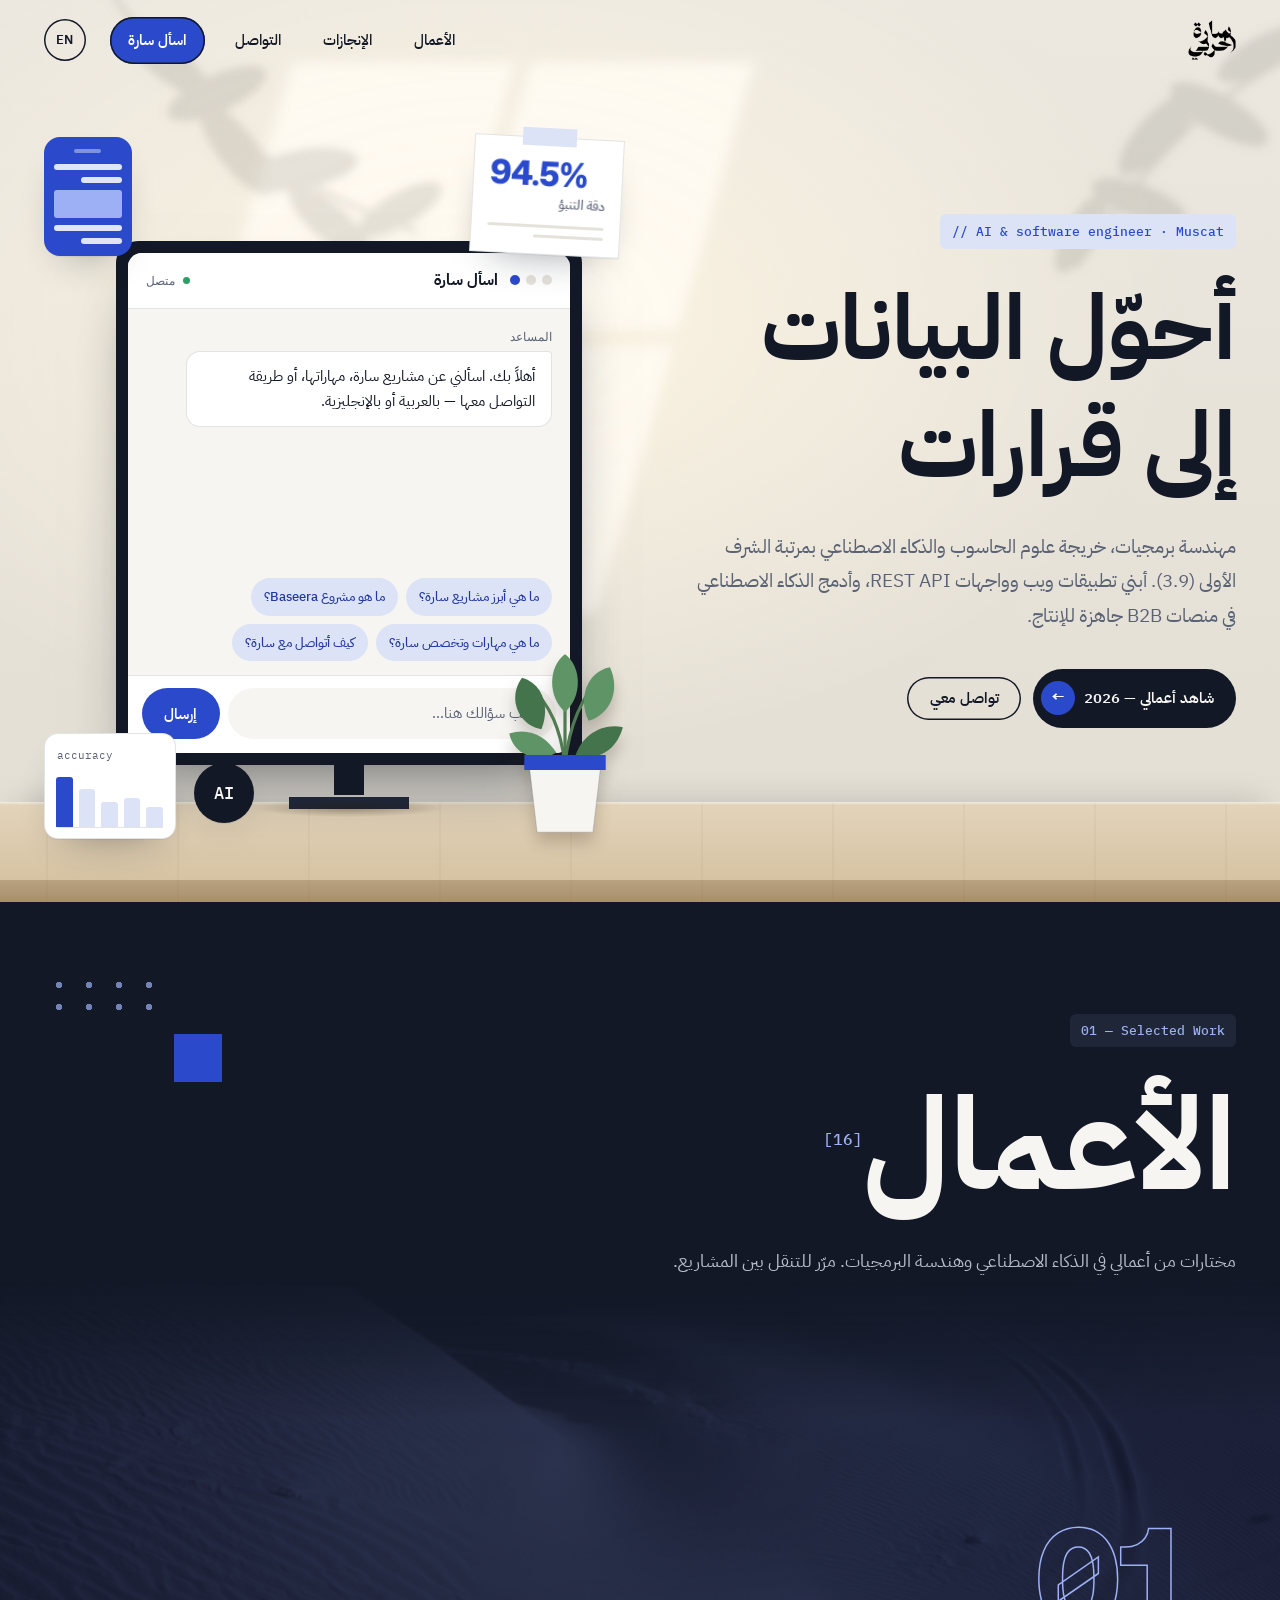
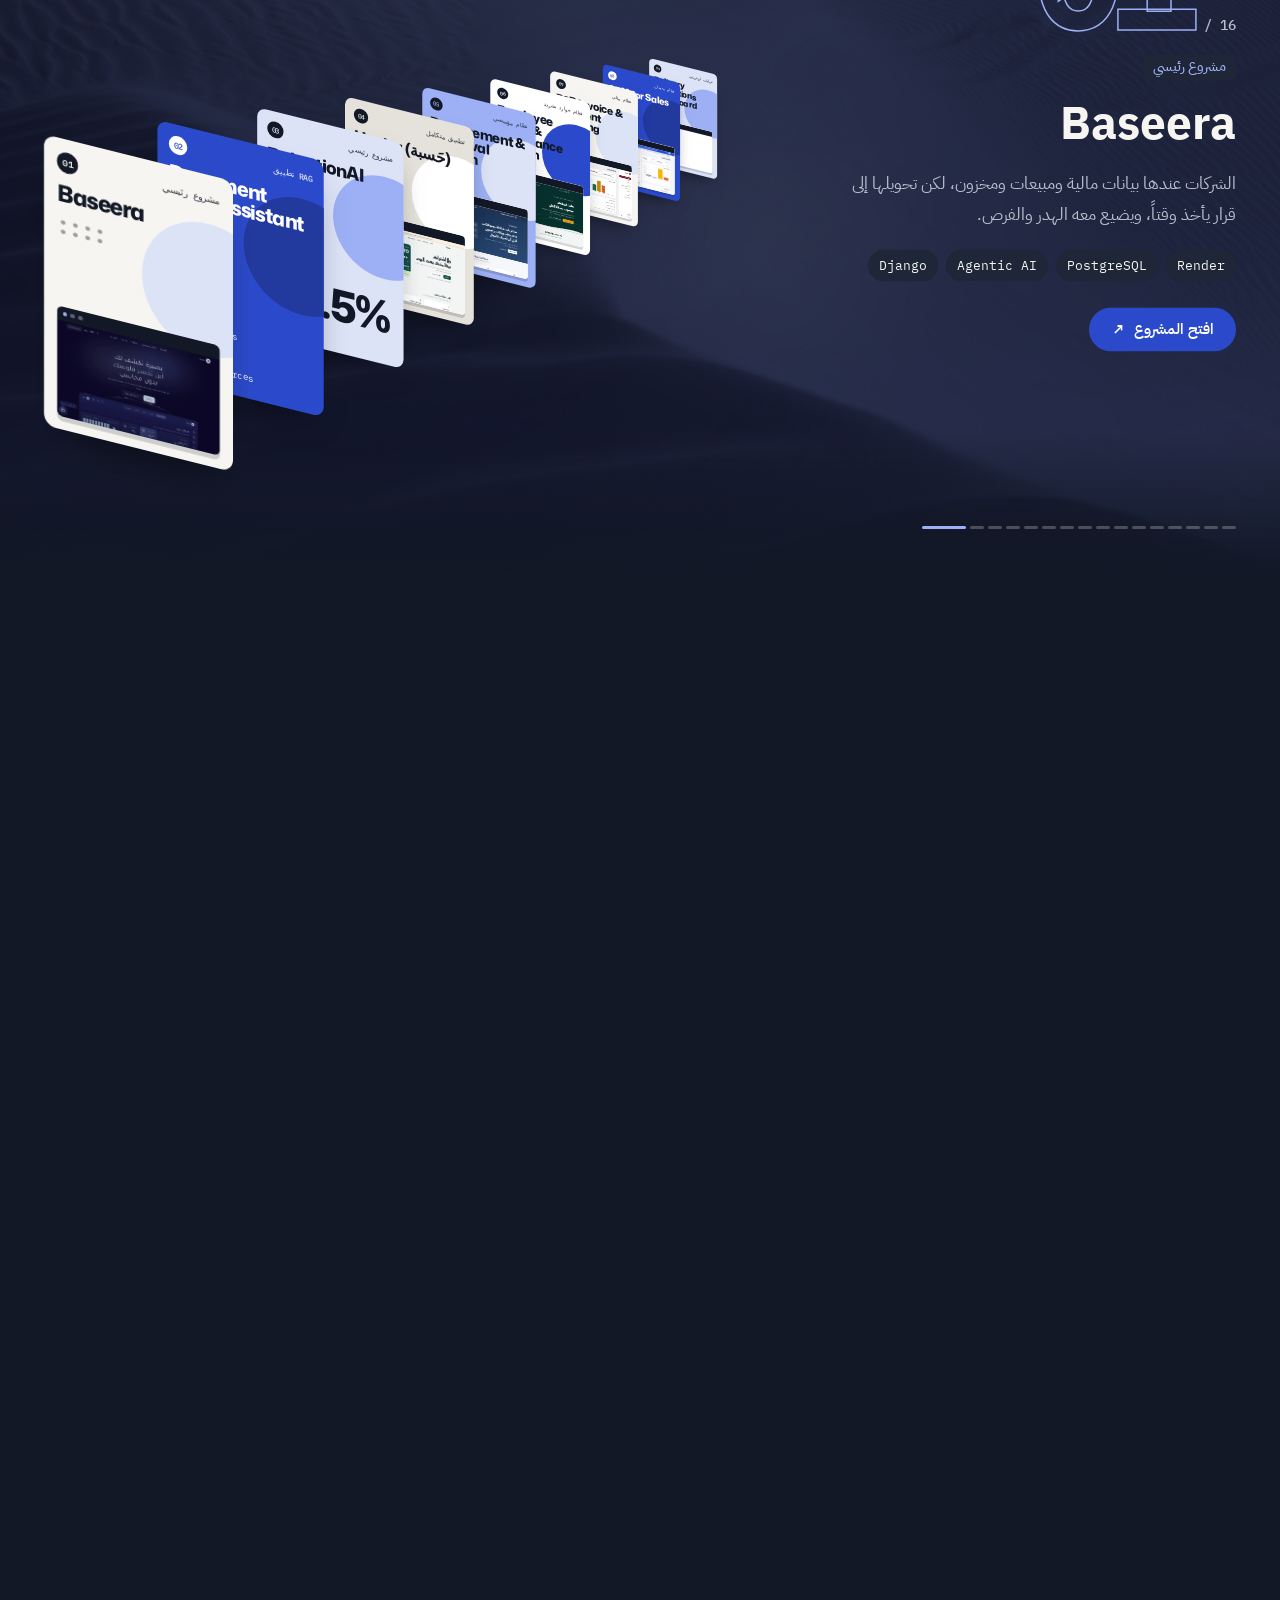
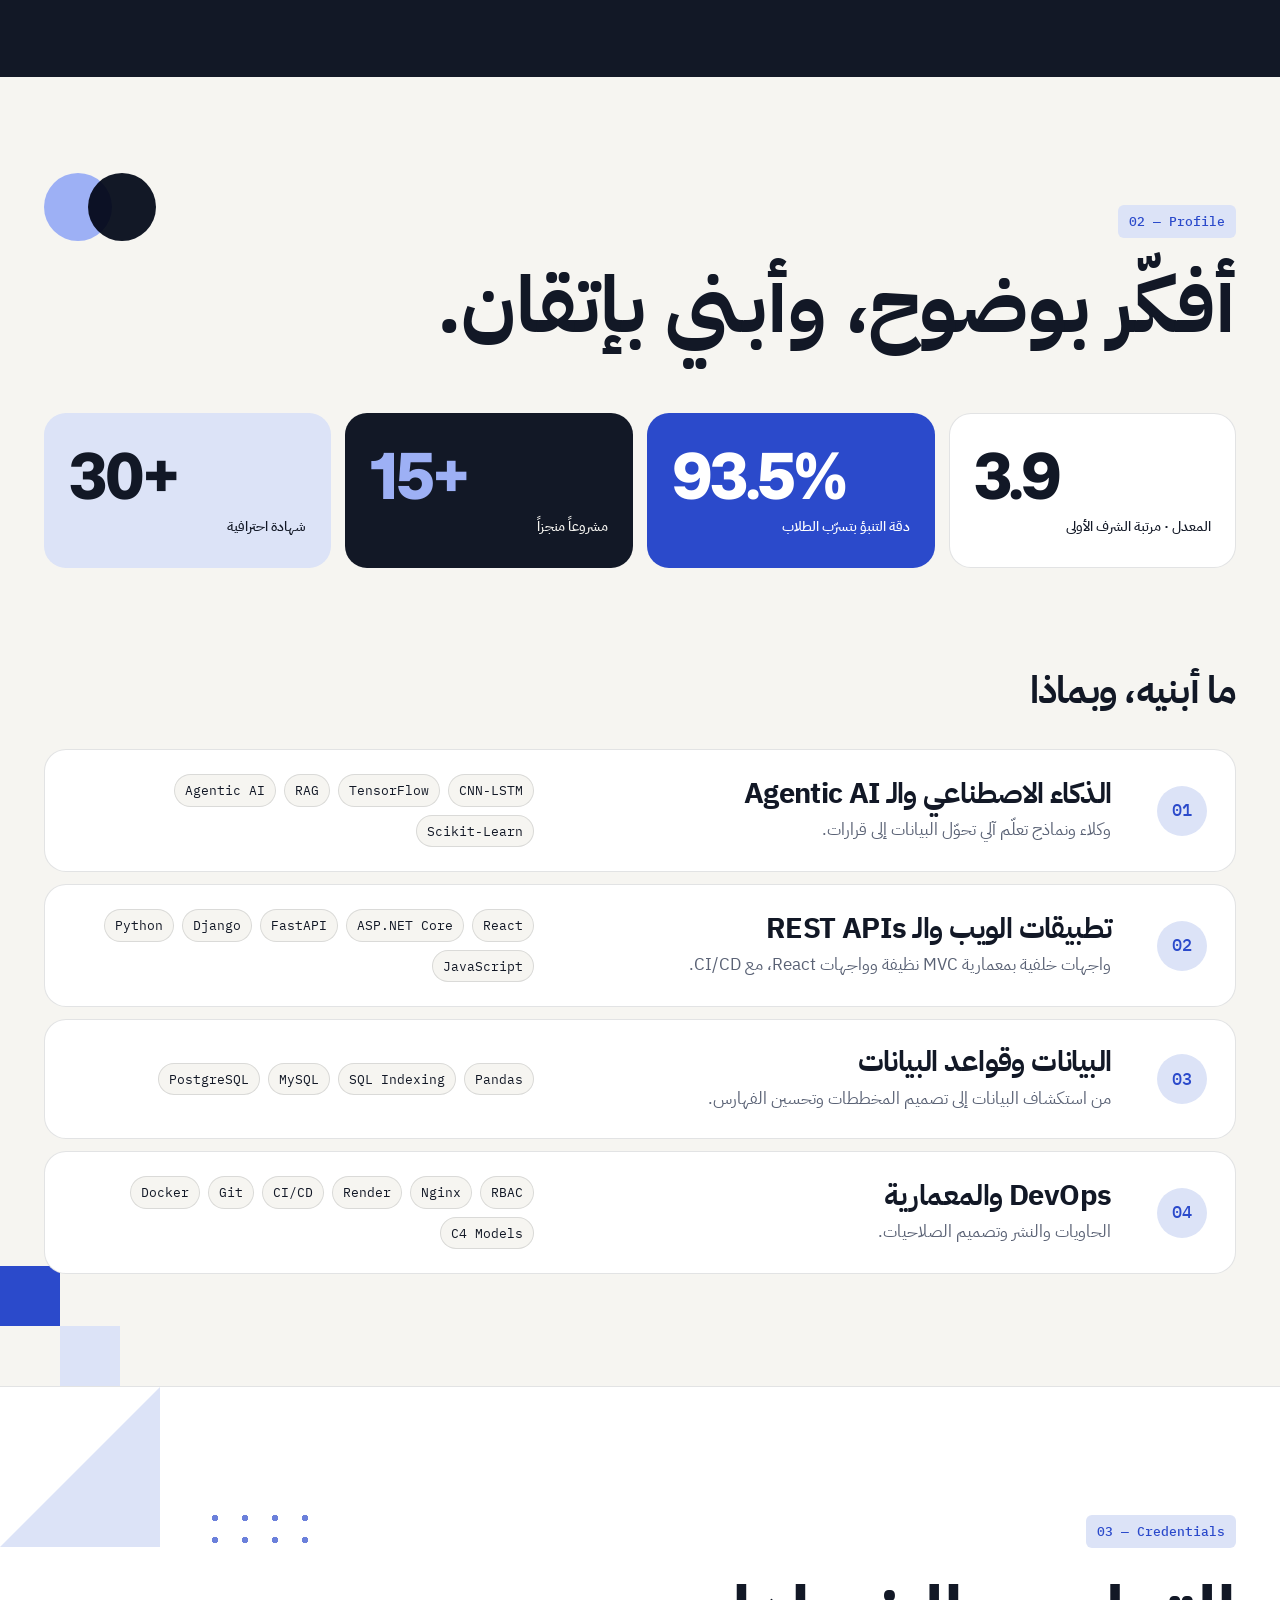
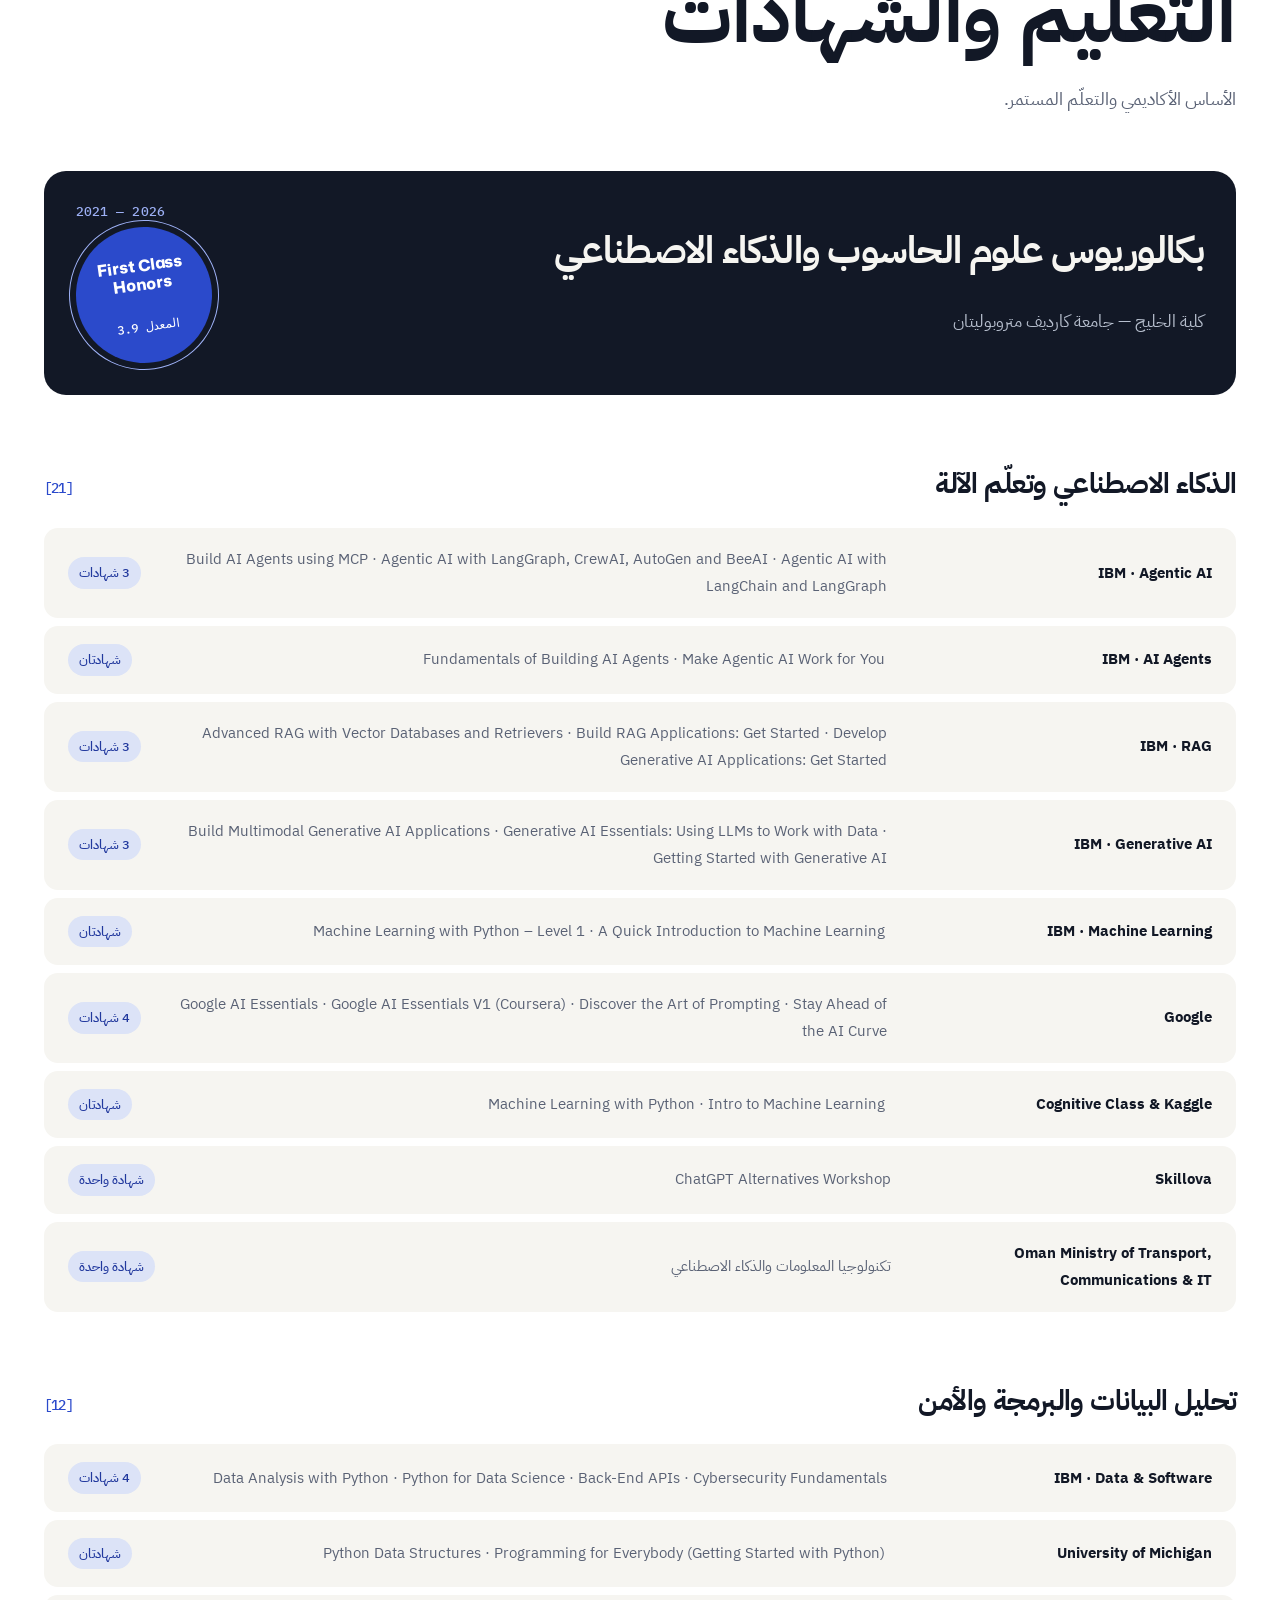
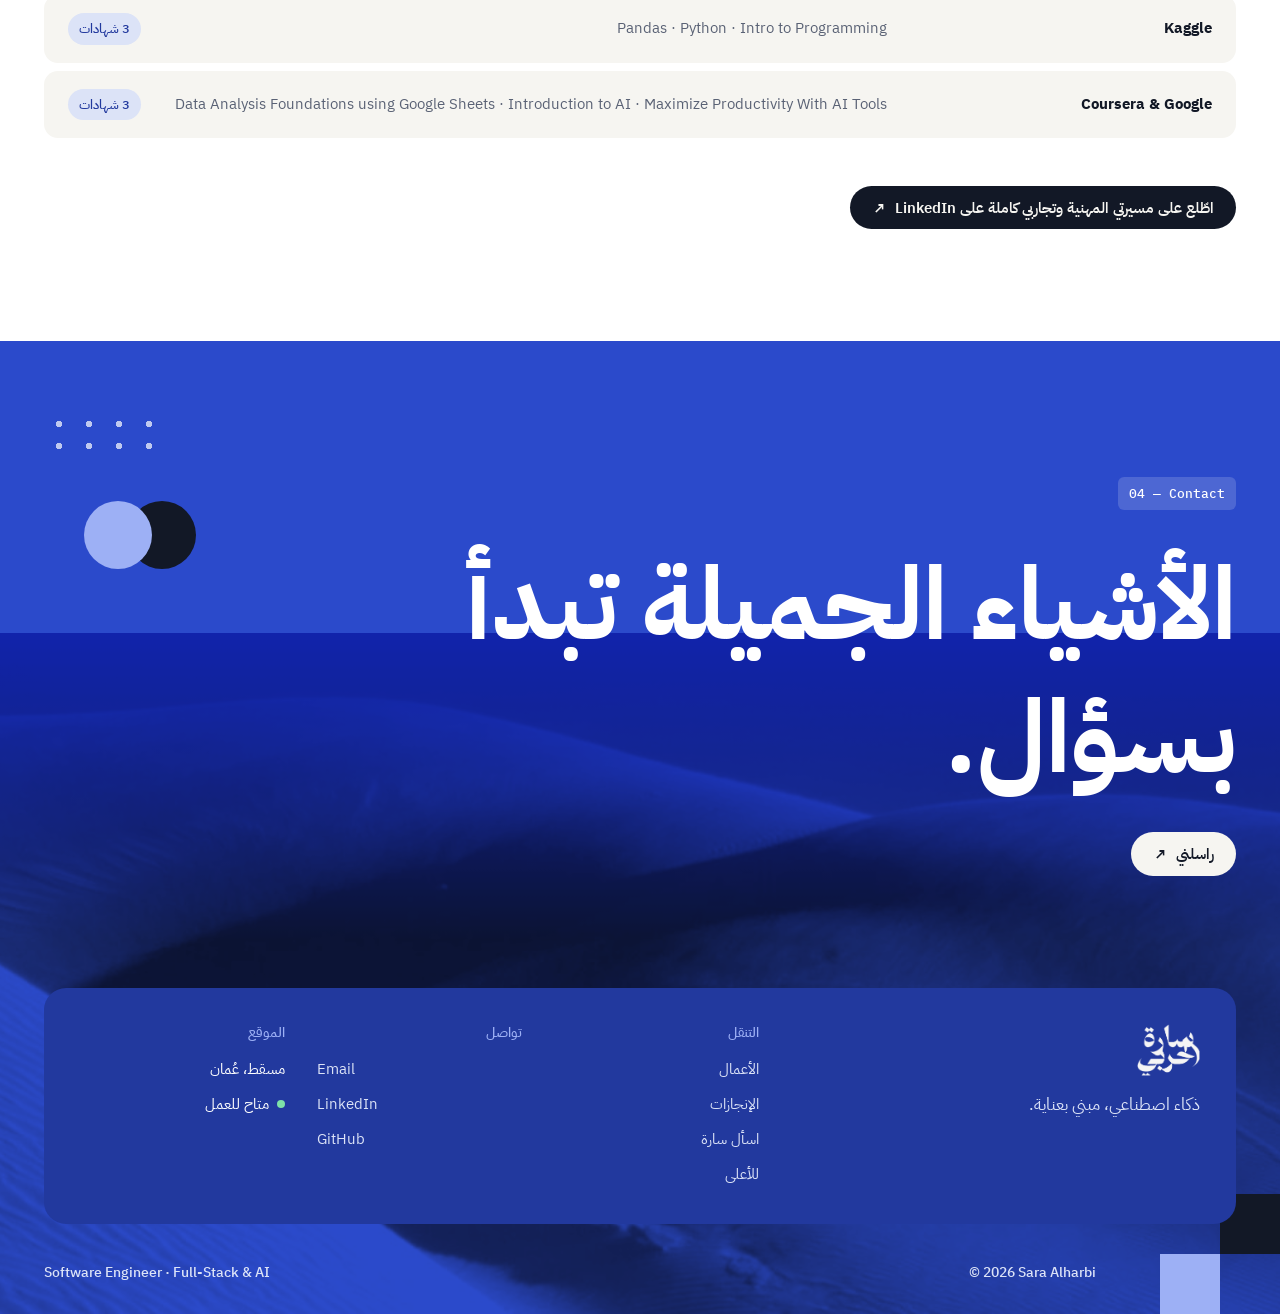
==== commit cc2539d1: "Hero becomes a sunlit desk: drop dunes and blocks Remove the dune photo, colored blocks and orbs, gr" ====
--- a/frontend/index.html
+++ b/frontend/index.html
@@ -64,10 +64,46 @@
   <main id="main">
     <!-- ================= HERO: copy + illustrated desk with the live chat as the screen ================= -->
     <section id="top" class="hero">
-      <span class="deco dots hero-dots-a" aria-hidden="true"></span>
-      <span class="deco dots hero-dots-b" aria-hidden="true"></span>
-      <span class="deco grid-paper" aria-hidden="true"></span>
-      <span class="dunes dunes-hero" aria-hidden="true"></span>
+      <!-- The room: a sunlit wall (window panes and leaf shadows) and the desk the monitor stands on -->
+      <div class="room" aria-hidden="true">
+        <svg class="room-light" viewBox="0 0 1440 900" preserveAspectRatio="xMidYMid slice">
+          <defs>
+            <filter id="sun-soft" x="-10%" y="-10%" width="120%" height="120%"><feGaussianBlur stdDeviation="7" /></filter>
+            <filter id="leaf-soft" x="-20%" y="-20%" width="140%" height="140%"><feGaussianBlur stdDeviation="5" /></filter>
+            <radialGradient id="sun-glow" cx="38%" cy="40%" r="55%">
+              <stop offset="0" stop-color="#fff6e3" stop-opacity="0.9" />
+              <stop offset="1" stop-color="#fff6e3" stop-opacity="0" />
+            </radialGradient>
+          </defs>
+          <rect width="1440" height="900" fill="url(#sun-glow)" />
+          <!-- Sunlight through a four-pane window, falling at an angle across the wall -->
+          <g class="sun-panes" filter="url(#sun-soft)" transform="translate(330 70) skewX(-16)">
+            <rect x="0" y="0" width="250" height="300" />
+            <rect x="268" y="0" width="250" height="300" />
+            <rect x="0" y="318" width="250" height="300" />
+            <rect x="268" y="318" width="250" height="300" />
+          </g>
+          <!-- Leaf shadows from a plant by the window -->
+          <g class="leaf-shadow leaf-shadow-a" filter="url(#leaf-soft)">
+            <path class="stem" d="M120 -20 C 210 120, 300 200, 470 260" />
+            <ellipse cx="190" cy="70" rx="56" ry="20" transform="rotate(38 190 70)" />
+            <ellipse cx="245" cy="105" rx="60" ry="21" transform="rotate(-24 245 105)" />
+            <ellipse cx="268" cy="168" rx="62" ry="22" transform="rotate(52 268 168)" />
+            <ellipse cx="340" cy="190" rx="64" ry="22" transform="rotate(-10 340 190)" />
+            <ellipse cx="372" cy="250" rx="58" ry="20" transform="rotate(40 372 250)" />
+            <ellipse cx="450" cy="236" rx="54" ry="19" transform="rotate(-30 450 236)" />
+          </g>
+          <g class="leaf-shadow leaf-shadow-b" filter="url(#leaf-soft)">
+            <path class="stem" d="M1500 40 C 1380 90, 1300 160, 1210 300" />
+            <ellipse cx="1420" cy="60" rx="58" ry="20" transform="rotate(-28 1420 60)" />
+            <ellipse cx="1370" cy="128" rx="62" ry="21" transform="rotate(30 1370 128)" />
+            <ellipse cx="1300" cy="150" rx="60" ry="21" transform="rotate(-48 1300 150)" />
+            <ellipse cx="1280" cy="226" rx="56" ry="19" transform="rotate(20 1280 226)" />
+            <ellipse cx="1215" cy="262" rx="50" ry="18" transform="rotate(-60 1215 262)" />
+          </g>
+        </svg>
+        <div class="desk"></div>
+      </div>
 
       <div class="container hero-grid">
         <div class="hero-copy">
@@ -81,10 +117,6 @@
             <a class="pill pill-ink" href="#projects"><span data-en="View my work — 2026">شاهد أعمالي — 2026</span><span class="pill-dot" aria-hidden="true">→</span></a>
             <a class="pill pill-ghost" href="#contact" data-en="Contact me">تواصل معي</a>
           </div>
-          <div class="hero-blocks" aria-hidden="true">
-            <i class="blk blk-lilac"></i><i class="blk blk-cream"></i><i class="blk blk-lime"></i>
-            <i class="orb orb-a"></i><i class="orb orb-b"></i>
-          </div>
         </div>
 
         <div class="hero-scene">
@@ -133,6 +165,20 @@
             <span class="chart-label" lang="en" dir="ltr">accuracy</span>
             <span class="chart-bars"><i style="--h:38%"></i><i style="--h:55%"></i><i style="--h:47%"></i><i style="--h:72%"></i><i style="--h:94%"></i></span>
           </div>
+          <svg class="scene-plant" viewBox="0 0 140 190" aria-hidden="true">
+            <g class="plant-leaves">
+              <path d="M70 120 C 66 90, 58 66, 34 44" class="pl-stem" />
+              <path d="M70 120 C 74 86, 84 58, 108 34" class="pl-stem" />
+              <path d="M70 120 C 70 92, 70 64, 70 20" class="pl-stem" />
+              <path d="M70 18 C 54 30, 54 58, 70 72 C 86 58, 86 30, 70 18 Z" class="pl-leaf" />
+              <path d="M30 40 C 16 58, 26 84, 48 88 C 56 68, 50 46, 30 40 Z" class="pl-leaf pl-leaf-dark" />
+              <path d="M112 30 C 90 34, 82 60, 92 80 C 112 74, 122 52, 112 30 Z" class="pl-leaf" />
+              <path d="M18 92 C 22 112, 44 120, 62 110 C 52 94, 36 86, 18 92 Z" class="pl-leaf" />
+              <path d="M124 86 C 104 82, 86 94, 80 112 C 100 118, 118 108, 124 86 Z" class="pl-leaf pl-leaf-dark" />
+            </g>
+            <path d="M36 116 H104 L96 184 H44 Z" class="pl-pot" />
+            <path d="M32 112 H108 V126 H32 Z" class="pl-rim" />
+          </svg>
           <span class="scene-badge" aria-hidden="true" lang="en">AI</span>
         </div>
       </div>
--- a/frontend/css/styles.css
+++ b/frontend/css/styles.css
@@ -133,16 +133,6 @@
 
 /* ---------- Dunes: the black-and-white desert photos, tinted into the palette ---------- */
 .dunes { position: absolute; pointer-events: none; background-repeat: no-repeat; background-size: cover; }
-/* Hero: a graphite print of the dunes fading up into the paper */
-.dunes-hero {
-  z-index: 0;
-  inset: auto 0 0 0;
-  height: 58%;
-  background-image: linear-gradient(to bottom, var(--paper), rgba(246, 245, 241, 0) 62%), url("../img/dune-hero.jpg");
-  background-position: center, center 70%;
-  mix-blend-mode: multiply;
-  opacity: 0.38;
-}
 /* Works: moonlit ridges glowing cobalt on the ink stage */
 .dunes-stage {
   z-index: 0;
@@ -232,17 +222,6 @@
 .orbs i { width: 68px; height: 68px; border-radius: 50%; }
 .orbs i + i { margin-inline-start: -24px; }
 .squares { display: grid; grid-template-columns: repeat(2, 60px); grid-auto-rows: 60px; }
-/* Engineering grid paper behind the hero */
-.grid-paper {
-  inset: 0;
-  background:
-    linear-gradient(var(--line) 1px, transparent 1px) 0 0 / 40px 40px,
-    linear-gradient(90deg, var(--line) 1px, transparent 1px) 0 0 / 40px 40px;
-  -webkit-mask-image: radial-gradient(ellipse 70% 70% at 70% 45%, #000 30%, transparent 75%);
-  mask-image: radial-gradient(ellipse 70% 70% at 70% 45%, #000 30%, transparent 75%);
-  opacity: 0.6;
-}
-
 .float-a { animation: bob 6s ease-in-out infinite; }
 .float-b { animation: bob 7s ease-in-out -2s infinite; }
 .float-c { animation: bob 8s ease-in-out -4s infinite; }
@@ -360,9 +339,34 @@
 }
 
 /* ---------- Hero ---------- */
-.hero { position: relative; overflow: hidden; padding: calc(var(--header-h) + 56px) 0 96px; }
-.hero-dots-a { top: calc(var(--header-h) + 12px); inset-inline-end: var(--gutter); }
-.hero-dots-b { bottom: 72px; left: 46%; }
+.hero {
+  --desk-h: 100px;
+  position: relative;
+  overflow: hidden;
+  padding: calc(var(--header-h) + 56px) 0 96px;
+  background: linear-gradient(to bottom, #ece8e0, #e3ded3);
+}
+
+/* The room: warm window light on the wall, leaf shadows, and a wooden desk */
+.room { position: absolute; inset: 0; z-index: 0; pointer-events: none; }
+.room-light { position: absolute; inset: 0 0 var(--desk-h) 0; width: 100%; height: calc(100% - var(--desk-h)); }
+.sun-panes rect { fill: #fffbf2; opacity: 0.9; }
+.leaf-shadow { fill: #3b3a36; stroke: #3b3a36; stroke-width: 0; opacity: 0.13; mix-blend-mode: multiply; }
+.leaf-shadow .stem { fill: none; stroke-width: 6; }
+.leaf-shadow-a { transform-origin: 120px 0; animation: sway calc(9s * var(--motion-speed)) ease-in-out infinite; }
+.leaf-shadow-b { transform-origin: 1440px 40px; animation: sway calc(11s * var(--motion-speed)) ease-in-out -3s infinite; }
+@keyframes sway { 50% { transform: rotate(2.4deg); } }
+.desk {
+  position: absolute;
+  inset: auto 0 0 0;
+  height: var(--desk-h);
+  background:
+    linear-gradient(to bottom, rgba(255, 255, 255, 0.55), rgba(255, 255, 255, 0) 3px),
+    repeating-linear-gradient(90deg, rgba(120, 88, 52, 0) 0 46px, rgba(120, 88, 52, 0.05) 46px 48px, rgba(120, 88, 52, 0) 48px 131px),
+    linear-gradient(to bottom, #e3d4bb, #d6c3a3 calc(100% - 22px), #b9a280 calc(100% - 22px), #a88f6c);
+  box-shadow: 0 -18px 30px -18px rgba(18, 24, 38, 0.18);
+}
+
 .hero-grid {
   display: grid;
   grid-template-columns: minmax(0, 1fr) minmax(0, 1.05fr);
@@ -383,15 +387,6 @@
 .hero-title { margin-top: 22px; font-size: clamp(46px, 7vw, 112px); color: var(--ink); overflow-wrap: break-word; }
 .hero-subtitle { margin-top: 26px; max-width: 32em; font-size: 19px; color: var(--slate); }
 .hero-actions { display: flex; flex-wrap: wrap; align-items: center; gap: 12px; margin-top: 36px; }
-.hero-blocks { position: relative; height: 140px; margin-top: 40px; }
-.blk { position: absolute; width: 64px; height: 64px; }
-.blk-lilac { left: 46%; top: -6px; background: var(--cobalt-wash); }
-.blk-cream { left: calc(46% - 64px); top: 58px; background: var(--cobalt); }
-.blk-lime { left: calc(46% - 128px); top: 122px; width: 64px; height: 18px; background: var(--ink); }
-.orb { position: absolute; top: 50px; width: 60px; height: 60px; border-radius: 50%; }
-.orb-a { left: 0; background: var(--ink); }
-.orb-b { left: 32px; background: var(--cobalt-light); mix-blend-mode: multiply; }
-html[dir="rtl"] .hero-blocks { transform: scaleX(-1); }
 
 /* The scene: a desk illustration whose monitor is the live "Ask Sara" chat */
 .hero-scene { position: relative; padding: 104px 40px 40px 72px; }
@@ -402,6 +397,18 @@
   border-radius: var(--r-lg);
   background: var(--ink);
   box-shadow: 0 34px 60px -28px rgba(18, 24, 38, 0.65);
+}
+.monitor-stand::after {
+  content: "";
+  position: absolute;
+  left: 50%;
+  bottom: -8px;
+  width: 190px;
+  height: 18px;
+  transform: translateX(-50%);
+  border-radius: 50%;
+  background: radial-gradient(closest-side, rgba(40, 28, 12, 0.35), rgba(40, 28, 12, 0));
+  z-index: -1;
 }
 .monitor-stand {
   position: absolute;
@@ -539,11 +546,27 @@
 .chart-bars { display: flex; align-items: flex-end; gap: 6px; height: 54px; margin-top: 8px; border-bottom: 1px solid var(--line); }
 .chart-bars i { flex: 1; height: var(--h); border-radius: 3px 3px 0 0; background: var(--cobalt-wash); }
 .chart-bars i:last-child { background: var(--cobalt); }
+.scene-plant {
+  position: absolute;
+  z-index: 3;
+  right: -18px;
+  bottom: -34px;
+  width: 150px;
+  height: auto;
+  overflow: visible;
+  filter: drop-shadow(0 10px 8px rgba(40, 28, 12, 0.22));
+}
+.plant-leaves { transform-origin: 70px 120px; transform-box: view-box; animation: sway calc(7s * var(--motion-speed)) ease-in-out infinite; }
+.pl-stem { fill: none; stroke: #4f7a52; stroke-width: 3; stroke-linecap: round; }
+.pl-leaf { fill: #5f9466; }
+.pl-leaf-dark { fill: #44744c; }
+.pl-pot { fill: var(--paper); stroke: var(--line); }
+.pl-rim { fill: var(--cobalt); }
 .scene-badge {
   position: absolute;
   z-index: 3;
   bottom: -18px;
-  right: 8px;
+  left: 150px;
   display: grid;
   place-items: center;
   width: 60px;
@@ -559,13 +582,14 @@
 
 @media (max-width: 960px) {
   .hero-grid { grid-template-columns: minmax(0, 1fr); min-height: 0; }
-  .hero-blocks,
-  .hero-dots-b { display: none; }
   .hero-scene { padding: 92px 8px 64px 8px; }
   .scene-phone { width: 66px; left: -4px; top: 0; }
   .scene-note { width: 124px; right: -4px; top: 6px; }
   .scene-note strong { font-size: 28px; }
   .scene-chart { width: 112px; left: 4px; }
+  .scene-plant { width: 100px; right: -2px; bottom: -10px; }
+  .scene-badge { left: 126px; }
+  .hero { --desk-h: 124px; }
 }
 
 /* ---------- Section heads ---------- */
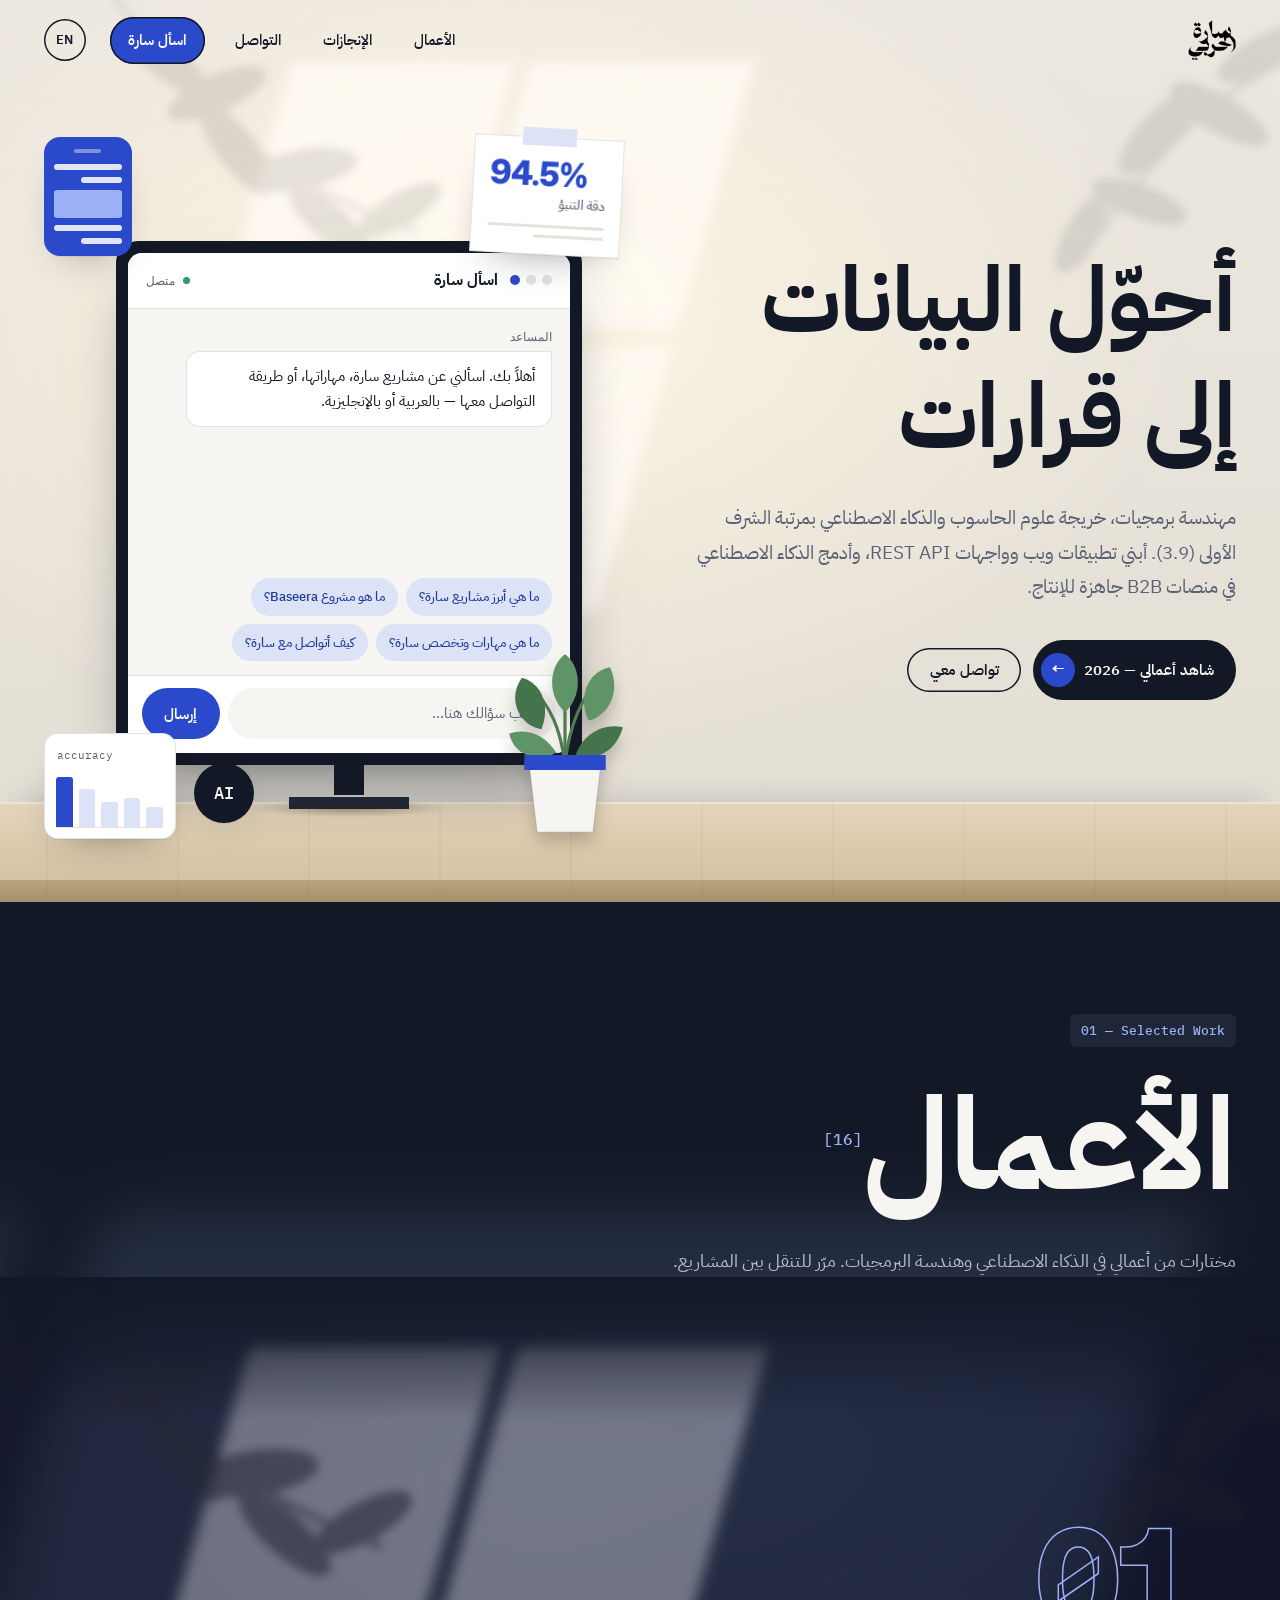
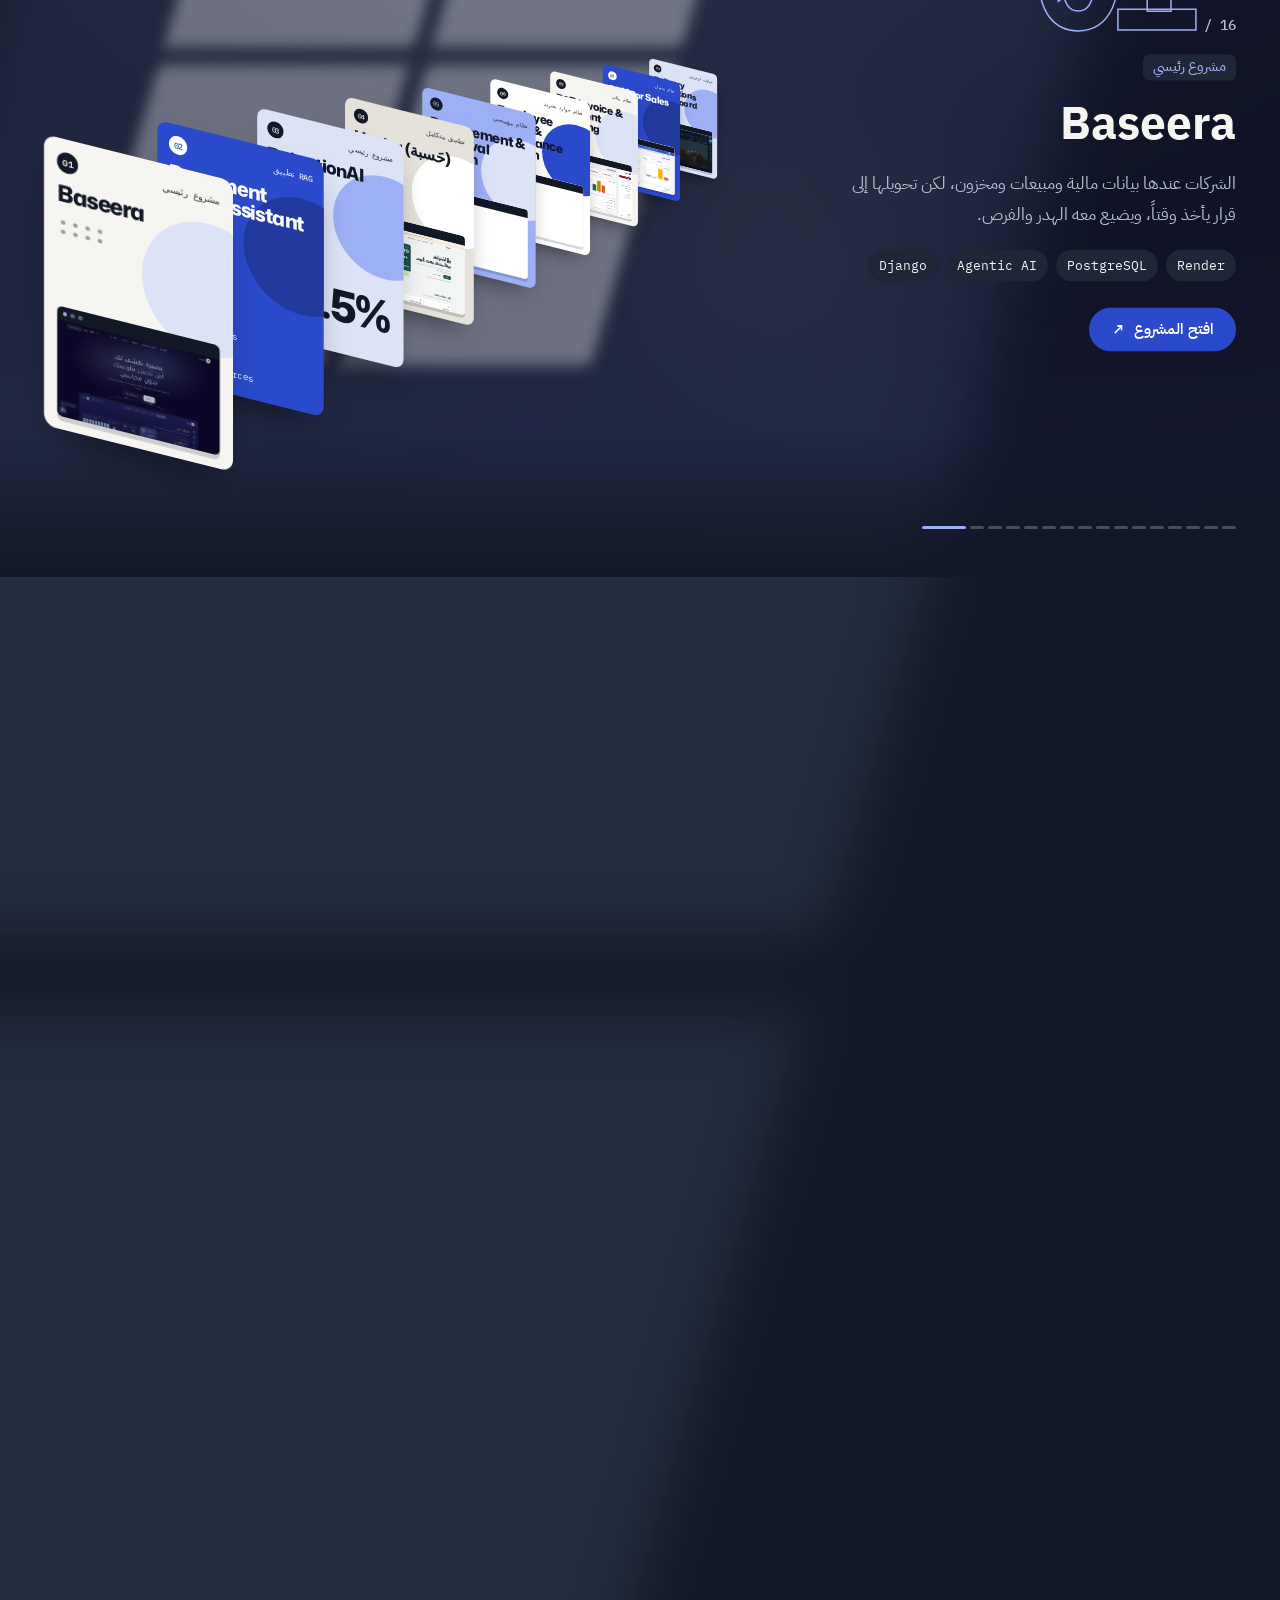
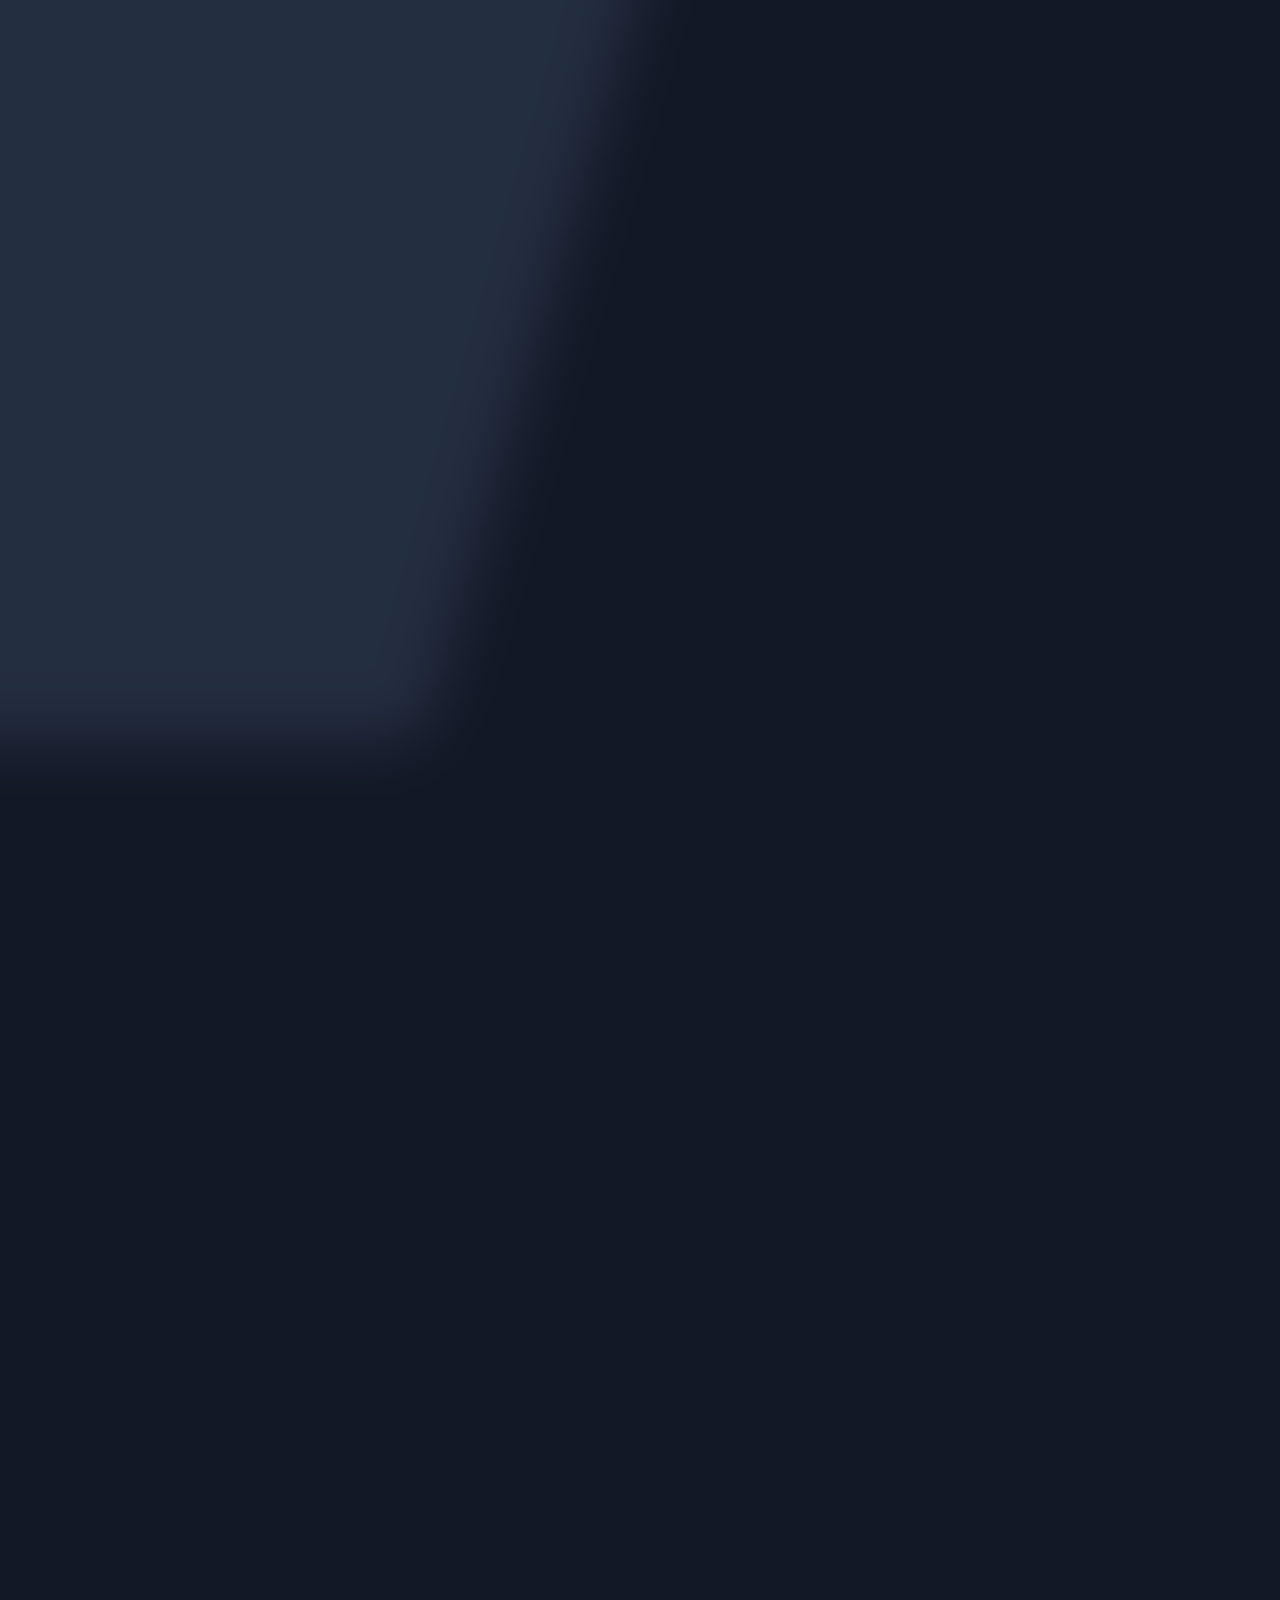
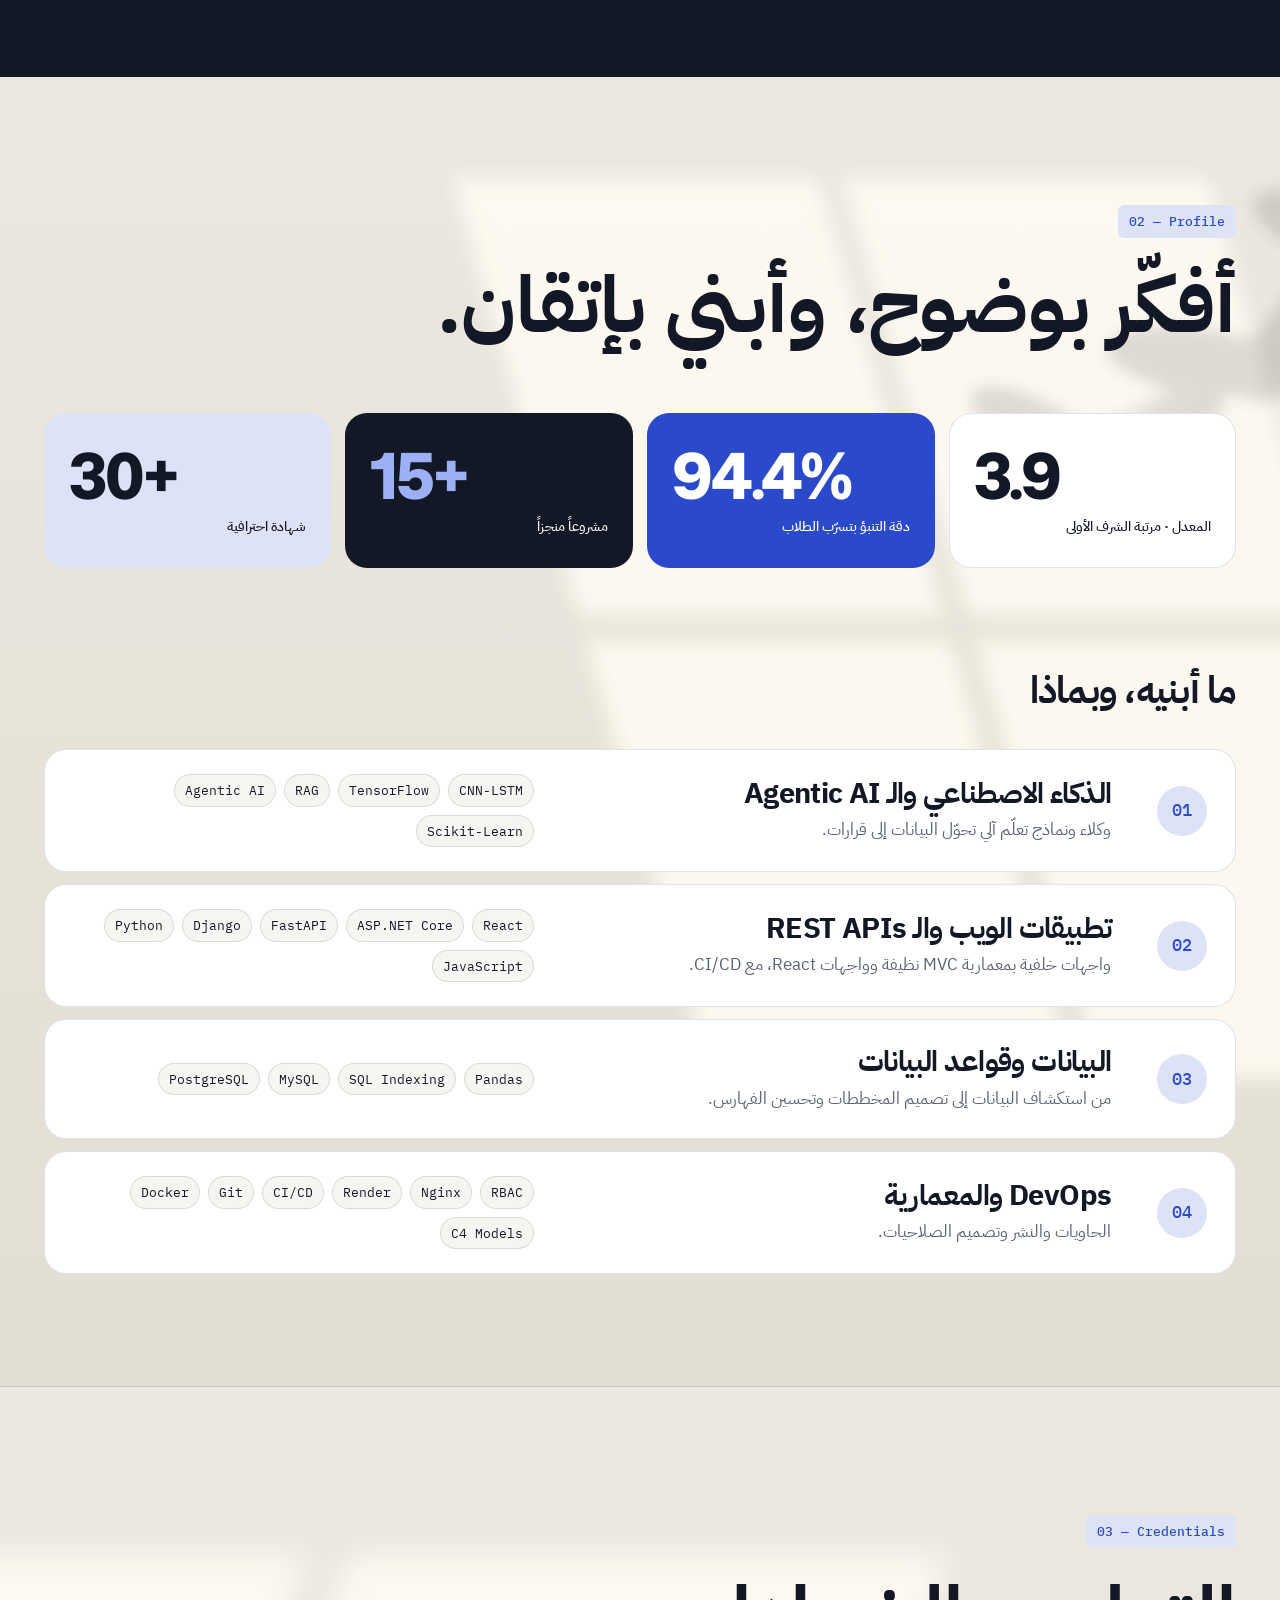
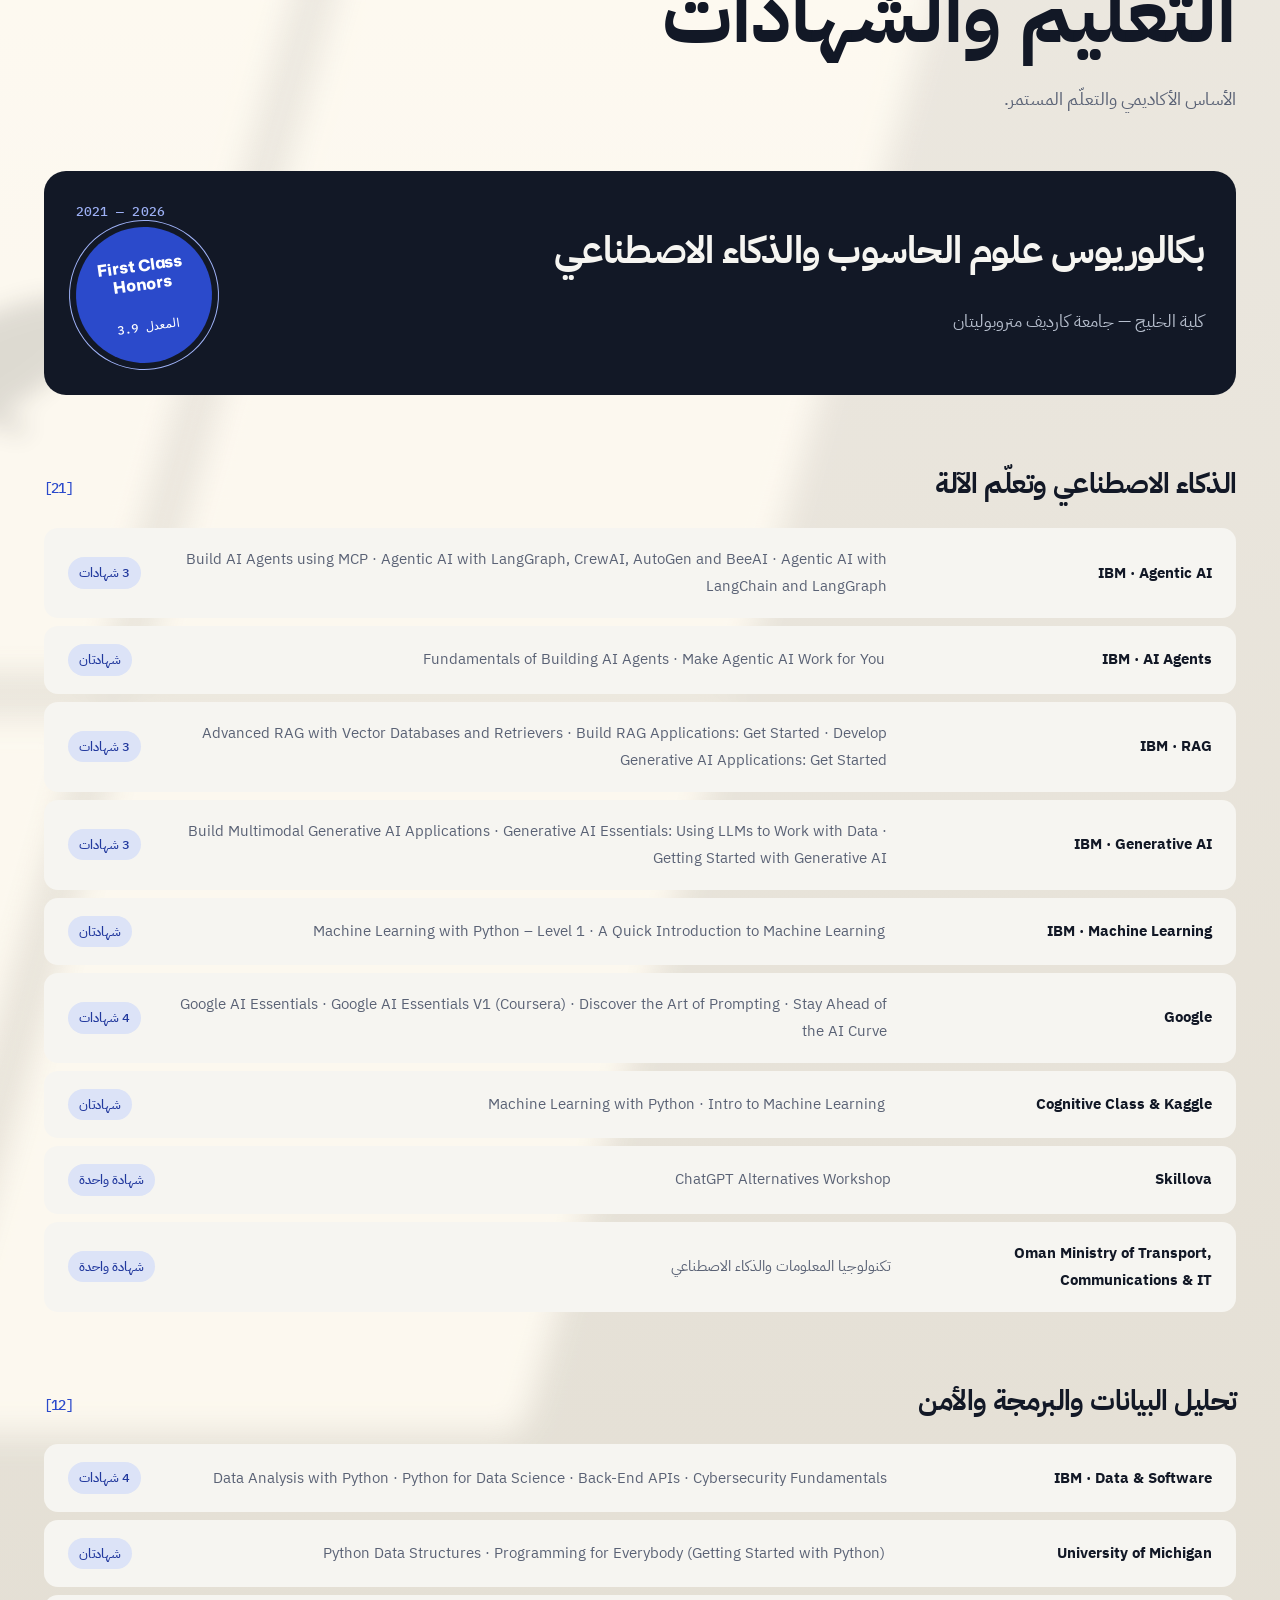
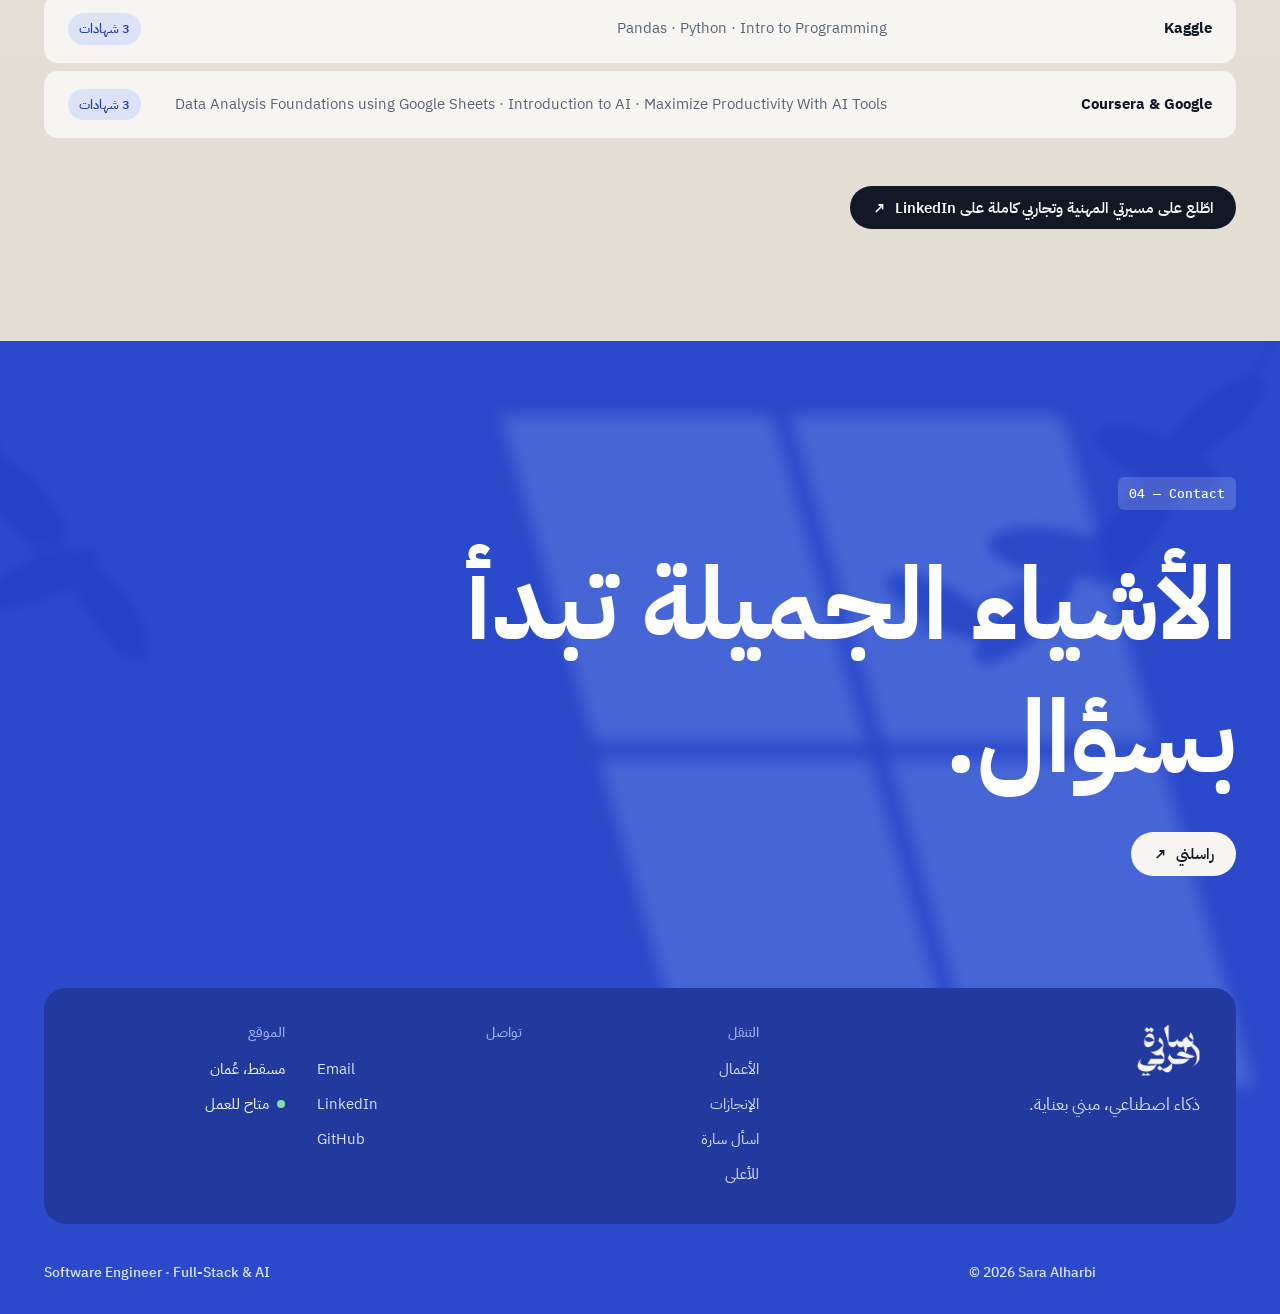
==== commit 70883b63: "Carry the sunlit room through every section Drop the hero's "AI & software engineer" label. Replace " ====
--- a/frontend/index.html
+++ b/frontend/index.html
@@ -107,7 +107,6 @@
 
       <div class="container hero-grid">
         <div class="hero-copy">
-          <p class="hero-kicker" lang="en" dir="ltr">// AI &amp; software engineer · Muscat</p>
           <h1 class="display hero-title" data-en="Turning data<br />into decisions">أحوّل البيانات<br />إلى قرارات</h1>
           <p class="hero-subtitle" data-en="Software engineer and Computer Science &amp; AI graduate with First Class Honors (GPA 3.9). I build web apps and REST APIs, and bring AI into production-ready B2B platforms.">
             مهندسة برمجيات، خريجة علوم الحاسوب والذكاء الاصطناعي بمرتبة الشرف الأولى (3.9).
@@ -186,8 +185,7 @@
 
     <!-- ================= WORKS ================= -->
     <section id="projects" class="works">
-      <span class="deco dots works-dots" aria-hidden="true"></span>
-      <span class="deco square works-square" aria-hidden="true"></span>
+      <span class="sunlight sunlight-dark" aria-hidden="true"></span>
       <header class="container works-head">
         <span class="tag-label" lang="en" dir="ltr">01 — Selected Work</span>
         <h2 class="display works-title"><span data-en="Works">الأعمال</span><sup class="works-count" id="works-count" lang="en" dir="ltr"></sup></h2>
@@ -197,7 +195,7 @@
       <!-- Diagonal gallery: the stage is sticky, scrolling the section steps through the projects -->
       <div class="gallery" id="gallery">
         <div class="stage">
-          <div class="dunes dunes-stage" aria-hidden="true"></div>
+          <div class="sunlight sunlight-dark sunlight-stage" aria-hidden="true"></div>
           <div class="stage-glow" aria-hidden="true"><i></i><i></i></div>
           <ul class="stack" id="stack" dir="ltr" aria-label="Projects"></ul>
           <div class="stage-panel" id="stage-panel" aria-live="polite"></div>
@@ -221,9 +219,8 @@
     </section>
 
     <!-- ================= PROFILE: numbers + what I build ================= -->
-    <section class="profile" aria-label="أرقام">
-      <span class="deco orbs profile-orbs" aria-hidden="true"><i></i><i></i></span>
-      <span class="deco squares profile-squares" aria-hidden="true"><i></i><i></i></span>
+    <section class="profile wall" aria-label="أرقام">
+      <span class="sunlight sunlight-flip" aria-hidden="true"></span>
       <div class="container">
         <header class="section-head">
           <span class="tag-label" lang="en" dir="ltr">02 — Profile</span>
@@ -276,9 +273,8 @@
     </section>
 
     <!-- ================= CREDENTIALS ================= -->
-    <section id="achievements" class="credentials">
-      <span class="deco tri cred-tri" aria-hidden="true"></span>
-      <span class="deco dots cred-dots" aria-hidden="true"></span>
+    <section id="achievements" class="credentials wall">
+      <span class="sunlight sunlight-low" aria-hidden="true"></span>
       <div class="container">
         <header class="section-head">
           <span class="tag-label" lang="en" dir="ltr">03 — Credentials</span>
@@ -323,10 +319,7 @@
 
   <!-- ================= CONTACT + FOOTER ================= -->
   <footer id="contact" class="site-end">
-    <span class="dunes dunes-end" aria-hidden="true"></span>
-    <span class="deco dots end-dots" aria-hidden="true"></span>
-    <span class="deco orbs end-orbs" aria-hidden="true"><i></i><i></i></span>
-    <span class="deco squares end-squares" aria-hidden="true"><i></i><i></i></span>
+    <span class="sunlight sunlight-dark sunlight-flip" aria-hidden="true"></span>
     <div class="container">
       <div class="end-cta">
         <span class="tag-label" lang="en" dir="ltr">04 — Contact</span>
--- a/frontend/css/styles.css
+++ b/frontend/css/styles.css
@@ -131,29 +131,24 @@
 .logo { position: relative; z-index: 2; display: inline-flex; }
 .logo-img { height: 40px; width: auto; filter: brightness(0) saturate(100%); transition: filter 0.3s; }
 
-/* ---------- Dunes: the black-and-white desert photos, tinted into the palette ---------- */
-.dunes { position: absolute; pointer-events: none; background-repeat: no-repeat; background-size: cover; }
-/* Works: moonlit ridges glowing cobalt on the ink stage */
-.dunes-stage {
+/* ---------- Sunlight: window light and leaf shadows, the hero's room carried through the page ---------- */
+.sunlight {
+  position: absolute;
+  inset: 0;
   z-index: 0;
-  inset: 0;
-  isolation: isolate;
-  background-image: url("../img/dune-full.jpg");
-  background-position: center 65%;
-  mix-blend-mode: screen;
+  pointer-events: none;
+  background: url("../img/sunlight.svg") center / cover no-repeat;
+  mix-blend-mode: multiply;
   opacity: 0.22;
 }
-.dunes-stage::after { content: ""; position: absolute; inset: 0; background: var(--cobalt-light); mix-blend-mode: multiply; }
-/* Footer: dunes printed in deep cobalt */
-.dunes-end {
-  z-index: 0;
-  inset: auto 0 0 0;
-  height: 70%;
-  background-image: linear-gradient(to bottom, var(--cobalt), rgba(43, 74, 203, 0) 45%), url("../img/dune-a.jpg");
-  background-position: center, center bottom;
-  mix-blend-mode: multiply;
-  opacity: 0.75;
-}
+/* On the warm wall: bright panes and soft leaf shadows, as in the hero */
+.sunlight:not(.sunlight-dark) { background-image: url("../img/sunlight-light.svg"); mix-blend-mode: normal; opacity: 1; }
+.wall { background: linear-gradient(to bottom, #ece8e0, #e3ded3); }
+.sunlight-flip { transform: scaleX(-1); }
+.sunlight-low { background-position: center 80%; }
+/* On ink and cobalt the panes read as soft light falling into the room */
+.sunlight-dark { mix-blend-mode: soft-light; opacity: 0.45; }
+.sunlight-stage { z-index: 0; }
 
 /* Drifting sand: one canvas over the page; difference blending makes the grains
    dark on paper, light on ink and sand-gold on cobalt. */
@@ -374,17 +369,7 @@
   align-items: center;
   min-height: calc(100svh - var(--header-h) - 150px);
 }
-.hero-kicker {
-  display: inline-block;
-  padding: 6px 12px;
-  border-radius: 6px;
-  background: var(--cobalt-wash);
-  color: var(--cobalt);
-  font-family: var(--mono);
-  font-size: 13px;
-  font-weight: 500;
-}
-.hero-title { margin-top: 22px; font-size: clamp(46px, 7vw, 112px); color: var(--ink); overflow-wrap: break-word; }
+.hero-title { font-size: clamp(46px, 7vw, 112px); color: var(--ink); overflow-wrap: break-word; }
 .hero-subtitle { margin-top: 26px; max-width: 32em; font-size: 19px; color: var(--slate); }
 .hero-actions { display: flex; flex-wrap: wrap; align-items: center; gap: 12px; margin-top: 36px; }
 
@@ -609,8 +594,6 @@
 
 /* ---------- Works (ink) ---------- */
 .works { position: relative; padding-top: 112px; background: var(--ink); color: var(--paper); }
-.works-dots { top: 72px; inset-inline-end: var(--gutter); --dot: var(--cobalt-light); }
-.works-square { top: 132px; inset-inline-end: calc(var(--gutter) + 130px); width: 48px; height: 48px; --sq: var(--cobalt); }
 .works-head { display: flex; flex-direction: column; align-items: flex-start; gap: 16px; }
 .works-head .tag-label { background: var(--ink-2); color: var(--cobalt-light); }
 .works-title { font-size: clamp(60px, 10vw, 150px); color: var(--paper); }
@@ -865,13 +848,7 @@
 .view-switch[data-view="list"] .view-thumb { transform: translateX(48px); }
 
 /* ---------- Profile ---------- */
-.profile { position: relative; overflow: hidden; padding: 128px 0 112px; background: var(--paper); }
-.profile-orbs { top: 96px; inset-inline-end: var(--gutter); }
-.profile-orbs i:first-child { background: var(--ink); }
-.profile-orbs i:last-child { background: var(--cobalt-light); mix-blend-mode: multiply; }
-.profile-squares { bottom: 0; inset-inline-end: 0; }
-.profile-squares i:first-child { grid-column: 2; background: var(--cobalt); }
-.profile-squares i:last-child { grid-column: 1; background: var(--cobalt-wash); }
+.profile { position: relative; overflow: hidden; padding: 128px 0 112px; }
 .stats { display: grid; grid-template-columns: repeat(4, 1fr); gap: 14px; }
 .stat {
   display: flex;
@@ -918,10 +895,7 @@
 }
 
 /* ---------- Credentials (white) ---------- */
-.credentials { position: relative; overflow: hidden; padding: 128px 0 112px; background: var(--white); border-top: 1px solid var(--line); }
-.cred-tri { top: 0; inset-inline-end: 0; width: 0; height: 0; border-style: solid; border-width: 0 0 160px 160px; border-color: transparent transparent var(--cobalt-wash) transparent; transform: rotate(-90deg); }
-html[dir="rtl"] .cred-tri { transform: none; }
-.cred-dots { top: 120px; inset-inline-end: 200px; }
+.credentials { position: relative; overflow: hidden; padding: 128px 0 112px; border-top: 1px solid var(--line); }
 .degree {
   display: grid;
   grid-template-columns: 1fr auto;
@@ -994,13 +968,6 @@
 
 /* ---------- Contact / footer (cobalt) ---------- */
 .site-end { position: relative; overflow: hidden; padding: 136px 0 32px; background: var(--cobalt); color: var(--white); scroll-margin-top: 0; }
-.end-dots { top: 72px; inset-inline-end: var(--gutter); --dot: var(--white); }
-.end-orbs { top: 160px; inset-inline-end: calc(var(--gutter) + 40px); }
-.end-orbs i:first-child { background: var(--ink); }
-.end-orbs i:last-child { background: var(--cobalt-light); }
-.end-squares { bottom: 0; inset-inline-start: 0; }
-.end-squares i:first-child { background: var(--ink); }
-.end-squares i:last-child { grid-column: 2; grid-row: 2; background: var(--cobalt-light); }
 .end-cta { display: flex; flex-direction: column; align-items: flex-start; gap: 28px; }
 .end-cta .tag-label { background: rgba(255, 255, 255, 0.16); color: var(--white); }
 .end-cta .pill-accent { background: var(--paper); color: var(--ink); }
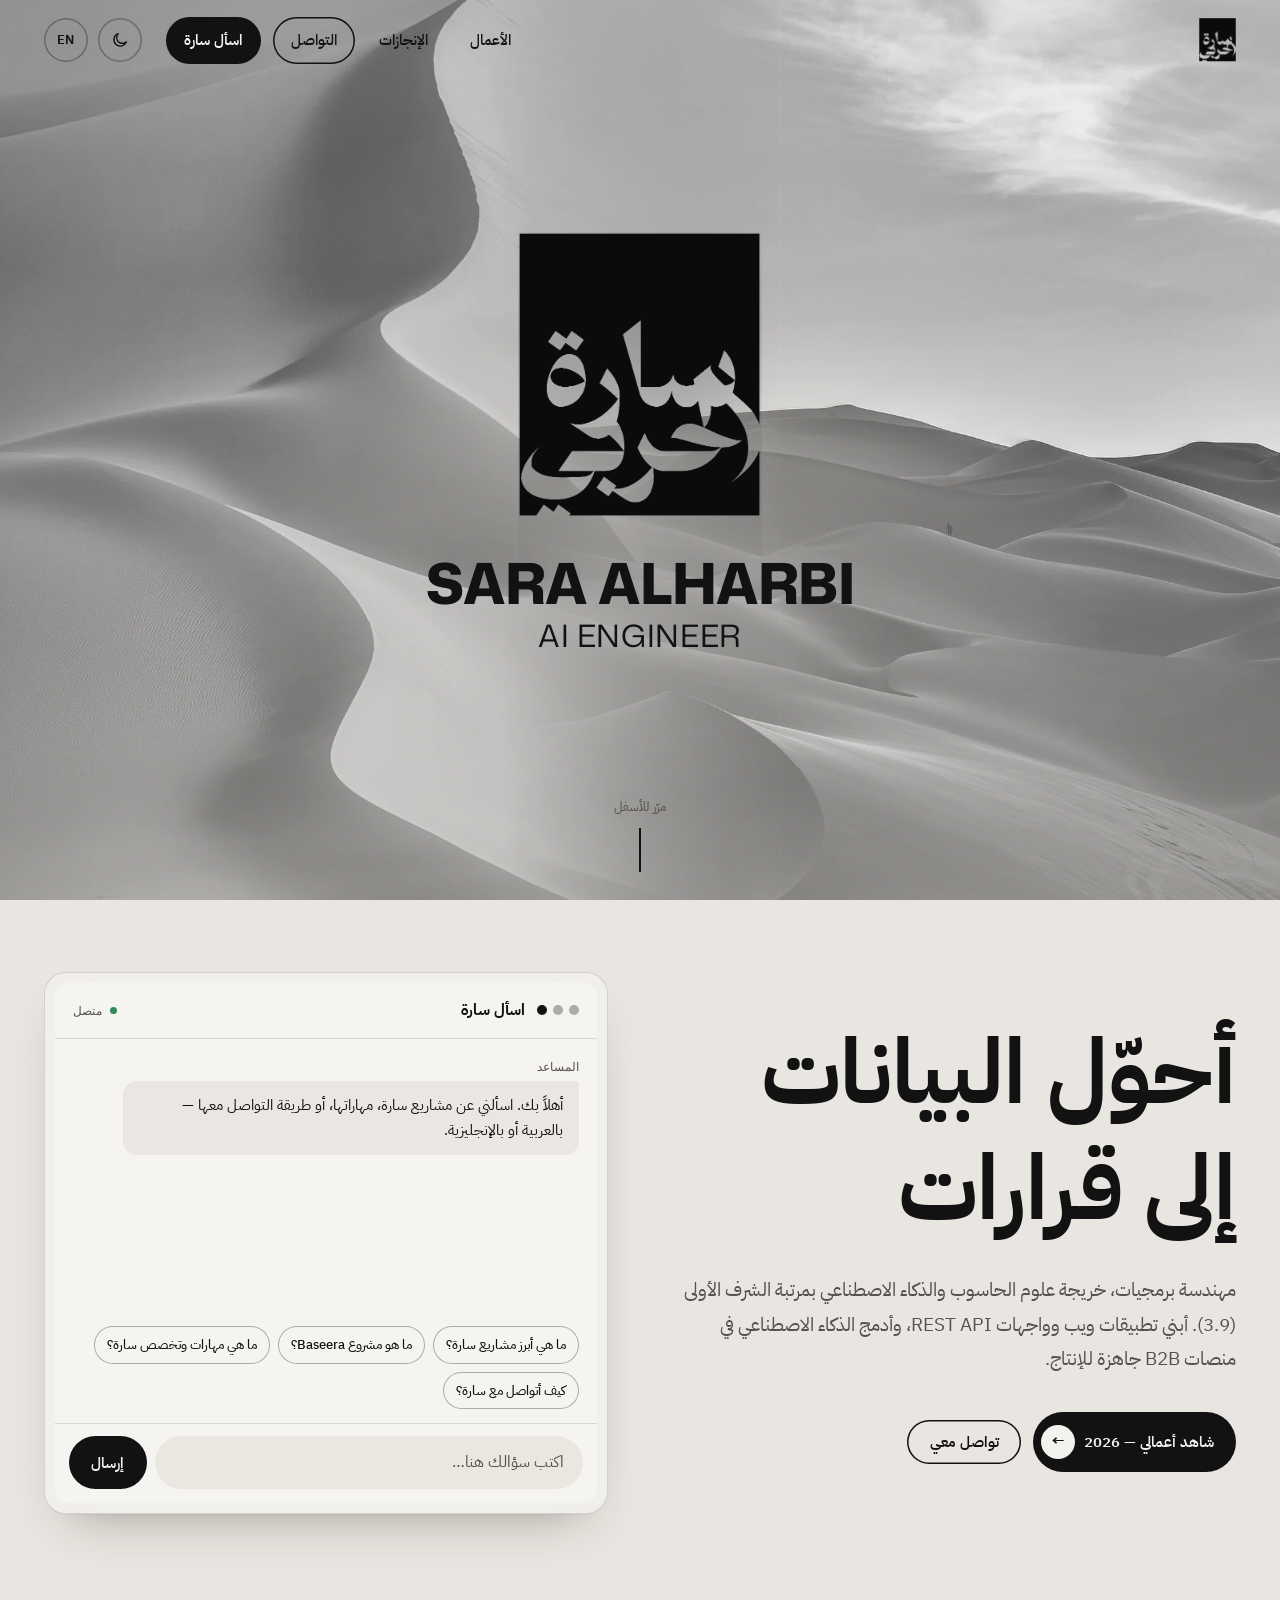
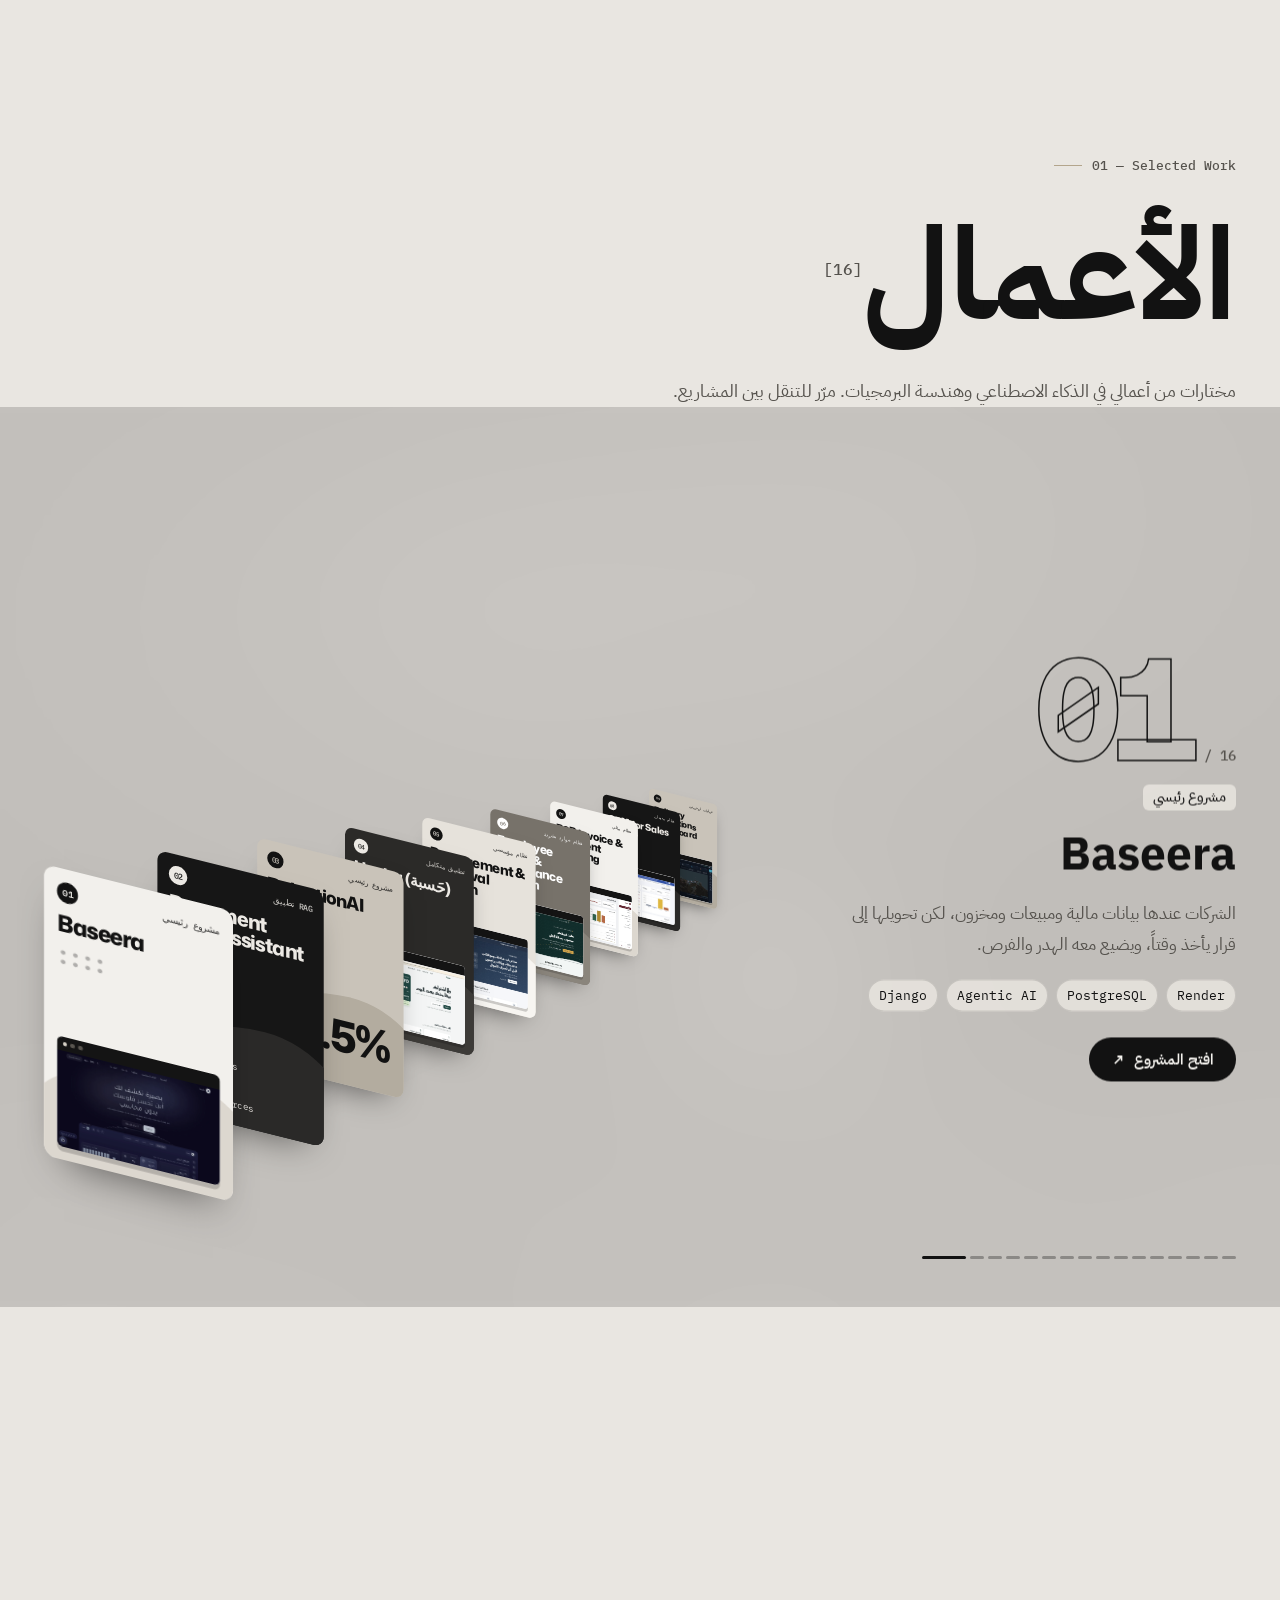
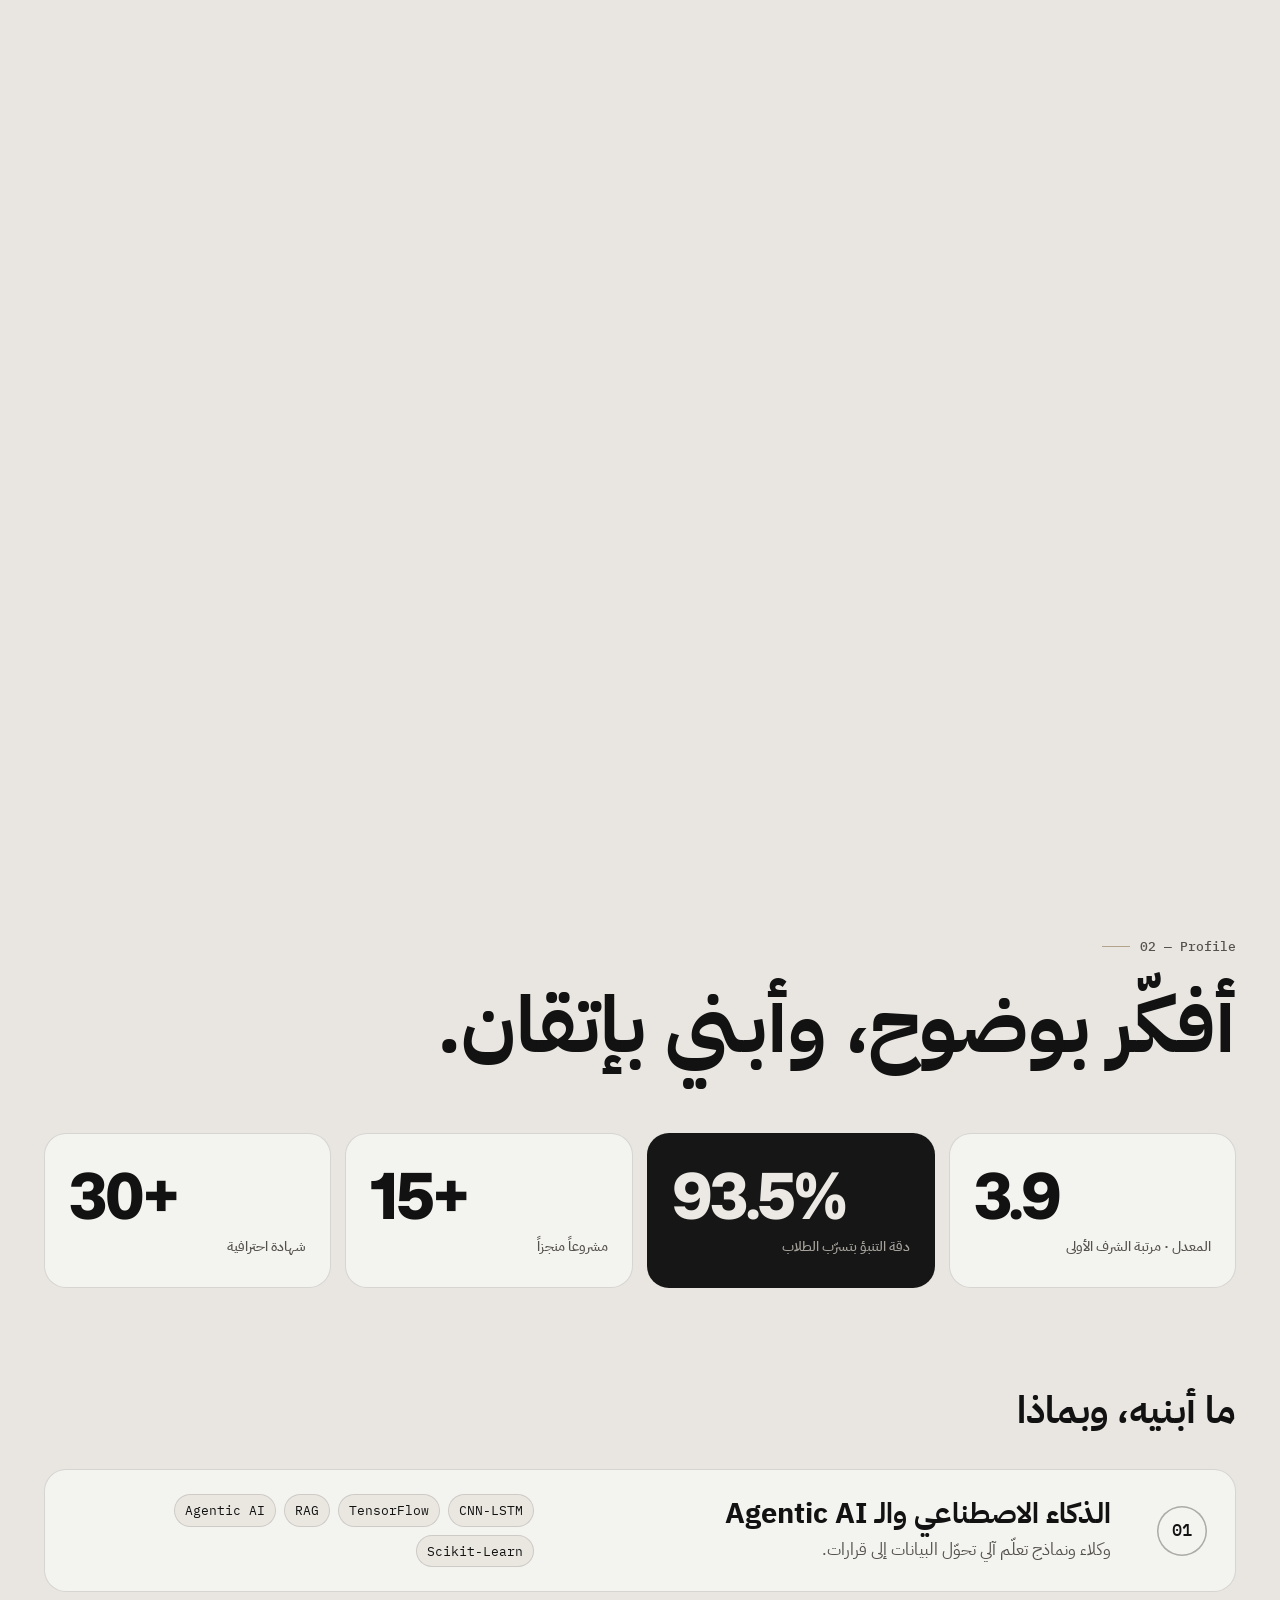
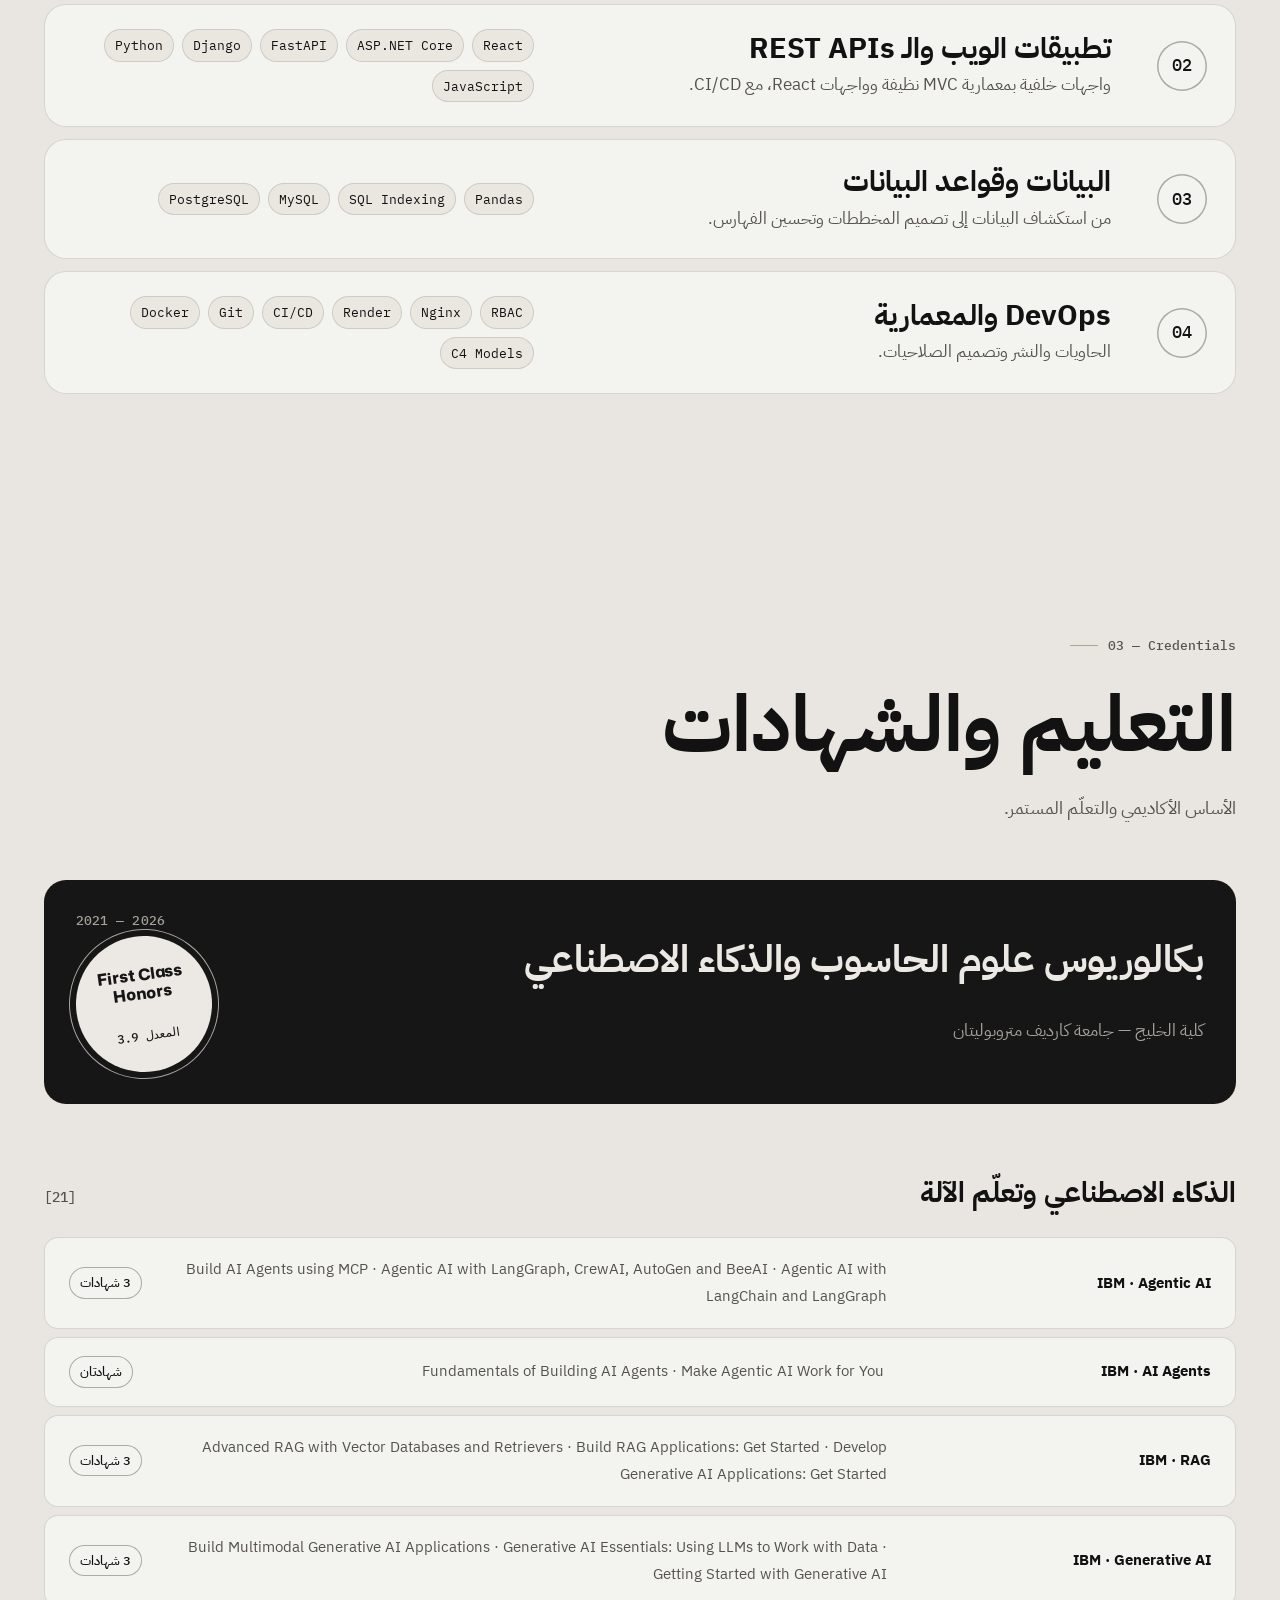
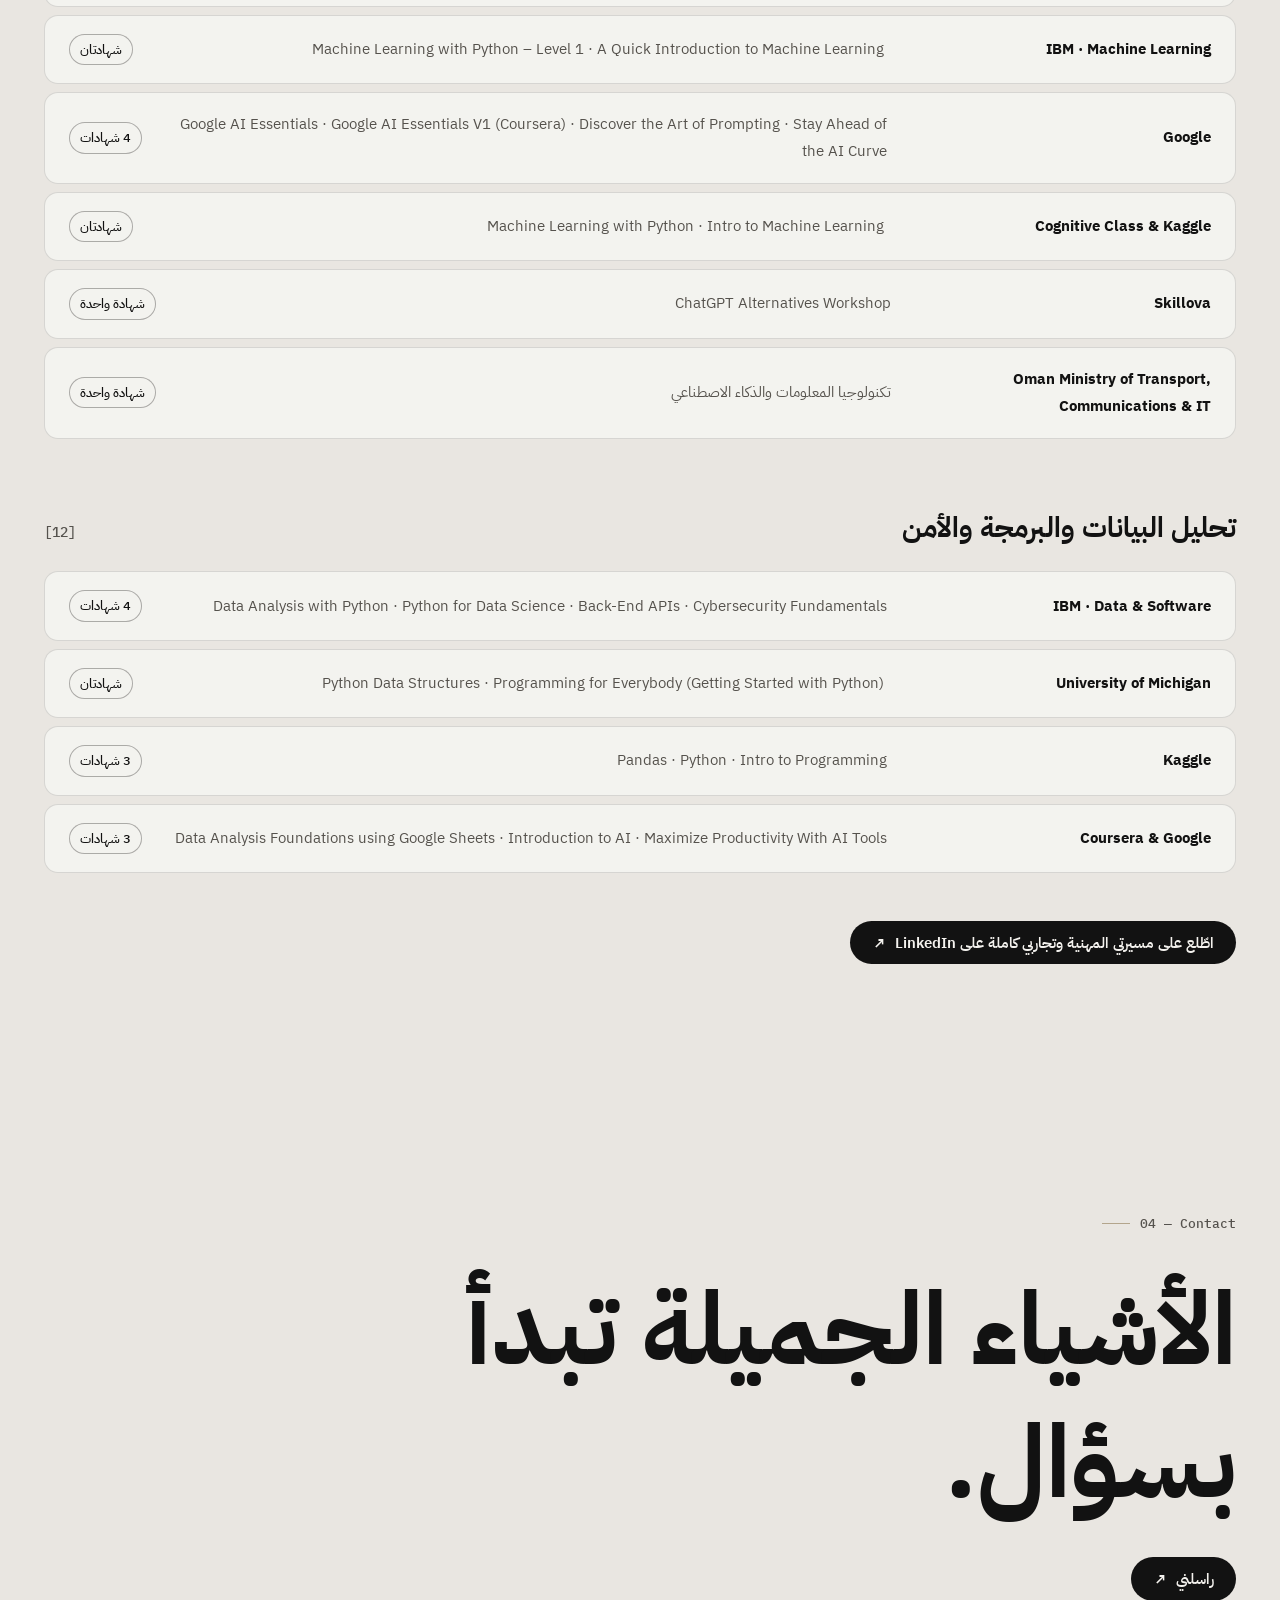
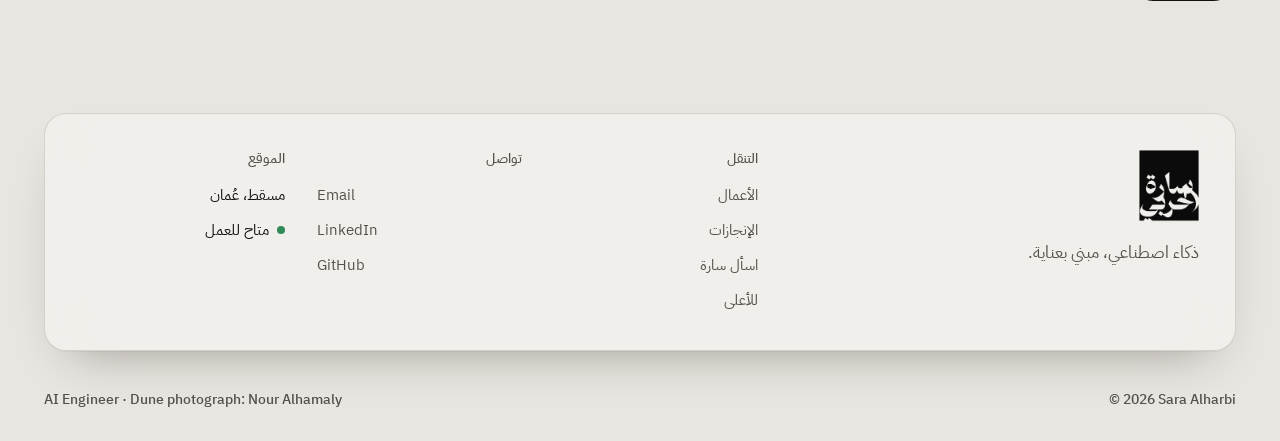
==== commit b6a345ce: "Desert in black and white: dune photographs, day and night, logo hero - Fixed photographic backdrop:" ====
--- a/frontend/index.html
+++ b/frontend/index.html
@@ -3,9 +3,20 @@
 <head>
   <meta charset="UTF-8" />
   <meta name="viewport" content="width=device-width, initial-scale=1.0" />
-  <title>سارة الحربي | Sara Alharbi — Software Engineer</title>
+  <title>سارة الحربي | Sara Alharbi — AI Engineer</title>
   <meta name="description" content="سارة الحربي — مهندسة برمجيات، خريجة علوم الحاسوب والذكاء الاصطناعي بمرتبة الشرف الأولى. تطوير الويب وواجهات REST API ودمج Agentic AI في منصات B2B." />
-  <meta name="theme-color" content="#F6F5F1" />
+  <meta name="theme-color" content="#E9E6E1" media="(prefers-color-scheme: light)" />
+  <meta name="theme-color" content="#0E0E0F" media="(prefers-color-scheme: dark)" />
+  <meta name="color-scheme" content="light dark" />
+  <script>
+    /* Day or night before first paint: the visitor's saved choice, else the device setting. */
+    (function () {
+      var t = null;
+      try { t = localStorage.getItem("sa-theme"); } catch (e) {}
+      if (t !== "light" && t !== "dark") t = matchMedia("(prefers-color-scheme: dark)").matches ? "dark" : "light";
+      document.documentElement.setAttribute("data-theme", t);
+    })();
+  </script>
   <link rel="icon" type="image/svg+xml" href="assets/favicon.svg" />
   <link rel="icon" href="/favicon.ico" sizes="48x48" />
   <link rel="icon" type="image/png" sizes="96x96" href="/favicon-96.png" />
@@ -19,32 +30,39 @@
   <meta property="og:description" content="مهندسة برمجيات — تطوير ويب وواجهات REST API ودمج الذكاء الاصطناعي في منصات B2B. اسأل المساعد عن مشاريعي ومهاراتي." />
   <meta property="og:type" content="website" />
   <meta property="og:url" content="https://saraai.site/" />
-  <meta property="og:image" content="https://saraai.site/img/og-image.png?v=8" />
+  <meta property="og:image" content="https://saraai.site/img/og-image.jpg?v=9" />
   <meta property="og:image:width" content="1200" />
   <meta property="og:image:height" content="630" />
   <meta name="twitter:card" content="summary_large_image" />
-  <meta name="twitter:image" content="https://saraai.site/img/og-image.png?v=8" />
+  <meta name="twitter:image" content="https://saraai.site/img/og-image.jpg?v=9" />
 
   <link rel="preconnect" href="https://fonts.googleapis.com" />
   <link rel="preconnect" href="https://fonts.gstatic.com" crossorigin />
   <link href="https://fonts.googleapis.com/css2?family=Mona+Sans:wght@400;500;600;700;800&family=IBM+Plex+Mono:wght@400;500&family=IBM+Plex+Sans+Arabic:wght@400;500;600;700&display=swap" rel="stylesheet" />
 
-  <link rel="stylesheet" href="css/styles.css?v=20261107" />
+  <link rel="stylesheet" href="css/styles.css?v=20261116" />
 </head>
 <body>
-  <!-- Opening counter: 00 → 100, skipped for returning visitors and reduced motion -->
-  <div class="opening" id="opening" aria-hidden="true">
-    <span class="opening-n" id="opening-n" lang="en" dir="ltr">00</span>
-    <span class="opening-name" lang="en" dir="ltr">Sara Alharbi — Folio</span>
+  <a class="skip-link" href="#main" data-en="Skip to content">تخطَّ إلى المحتوى</a>
+
+  <!-- ================= DESERT: fixed photographic backdrop ================= -->
+  <!-- Each scene is a diptych of two dune photographs feathered into one panorama (one photo on phones).
+       Day and night use different photographs; the scene follows the section on screen. -->
+  <div class="desert" aria-hidden="true">
+    <div class="scene scene-a is-on"><i class="pane pane-1"></i><i class="pane pane-2"></i></div>
+    <div class="scene scene-b"><i class="pane pane-1"></i><i class="pane pane-2"></i></div>
+    <div class="scene scene-c"><i class="pane pane-1"></i><i class="pane pane-2"></i></div>
+    <div class="scene scene-d"><i class="pane pane-1"></i><i class="pane pane-2"></i></div>
+    <div class="veil"></div>
+    <div class="grain"></div>
   </div>
-
-  <a class="skip-link" href="#main" data-en="Skip to content">تخطَّ إلى المحتوى</a>
 
   <!-- ================= HEADER ================= -->
   <header class="site-header">
     <div class="container header-inner">
       <a href="#top" class="logo" aria-label="سارة الحربي — الصفحة الرئيسية">
-        <img class="logo-img" src="img/logo-letters-white.png" alt="" width="44" height="36" />
+        <img class="logo-img only-light" src="img/logo-block-black.png" alt="" width="37" height="44" />
+        <img class="logo-img only-dark" src="img/logo-block-white.png" alt="" width="37" height="44" />
       </a>
 
       <nav id="site-nav" class="site-nav" aria-label="التنقل الرئيسي">
@@ -55,6 +73,10 @@
       </nav>
 
       <div class="header-end">
+        <button class="theme-toggle" id="theme-toggle" type="button" aria-label="الوضع الليلي" data-label-dark="الوضع الليلي" data-label-light="الوضع النهاري">
+          <svg class="ico-moon" width="18" height="18" viewBox="0 0 24 24" fill="none" stroke="currentColor" stroke-width="1.8" stroke-linecap="round" stroke-linejoin="round" aria-hidden="true"><path d="M20.5 14.2A8.5 8.5 0 1 1 9.8 3.5a6.8 6.8 0 0 0 10.7 10.7Z"/></svg>
+          <svg class="ico-sun" width="18" height="18" viewBox="0 0 24 24" fill="none" stroke="currentColor" stroke-width="1.8" stroke-linecap="round" aria-hidden="true"><circle cx="12" cy="12" r="4.2"/><path d="M12 2.5v2.2M12 19.3v2.2M2.5 12h2.2M19.3 12h2.2M5.3 5.3l1.6 1.6M17.1 17.1l1.6 1.6M5.3 18.7l1.6-1.6M17.1 6.9l1.6-1.6"/></svg>
+        </button>
         <button class="lang-toggle roll-trigger" id="lang-toggle" type="button" aria-label="Switch language to English">EN</button>
         <button class="nav-toggle roll-trigger" type="button" aria-expanded="false" aria-controls="site-nav">القائمة</button>
       </div>
@@ -62,130 +84,68 @@
   </header>
 
   <main id="main">
-    <!-- ================= HERO: copy + illustrated desk with the live chat as the screen ================= -->
-    <section id="top" class="hero">
-      <!-- The room: a sunlit wall (window panes and leaf shadows) and the desk the monitor stands on -->
-      <div class="room" aria-hidden="true">
-        <svg class="room-light" viewBox="0 0 1440 900" preserveAspectRatio="xMidYMid slice">
-          <defs>
-            <filter id="sun-soft" x="-10%" y="-10%" width="120%" height="120%"><feGaussianBlur stdDeviation="7" /></filter>
-            <filter id="leaf-soft" x="-20%" y="-20%" width="140%" height="140%"><feGaussianBlur stdDeviation="5" /></filter>
-            <radialGradient id="sun-glow" cx="38%" cy="40%" r="55%">
-              <stop offset="0" stop-color="#fff6e3" stop-opacity="0.9" />
-              <stop offset="1" stop-color="#fff6e3" stop-opacity="0" />
-            </radialGradient>
-          </defs>
-          <rect width="1440" height="900" fill="url(#sun-glow)" />
-          <!-- Sunlight through a four-pane window, falling at an angle across the wall -->
-          <g class="sun-panes" filter="url(#sun-soft)" transform="translate(330 70) skewX(-16)">
-            <rect x="0" y="0" width="250" height="300" />
-            <rect x="268" y="0" width="250" height="300" />
-            <rect x="0" y="318" width="250" height="300" />
-            <rect x="268" y="318" width="250" height="300" />
-          </g>
-          <!-- Leaf shadows from a plant by the window -->
-          <g class="leaf-shadow leaf-shadow-a" filter="url(#leaf-soft)">
-            <path class="stem" d="M120 -20 C 210 120, 300 200, 470 260" />
-            <ellipse cx="190" cy="70" rx="56" ry="20" transform="rotate(38 190 70)" />
-            <ellipse cx="245" cy="105" rx="60" ry="21" transform="rotate(-24 245 105)" />
-            <ellipse cx="268" cy="168" rx="62" ry="22" transform="rotate(52 268 168)" />
-            <ellipse cx="340" cy="190" rx="64" ry="22" transform="rotate(-10 340 190)" />
-            <ellipse cx="372" cy="250" rx="58" ry="20" transform="rotate(40 372 250)" />
-            <ellipse cx="450" cy="236" rx="54" ry="19" transform="rotate(-30 450 236)" />
-          </g>
-          <g class="leaf-shadow leaf-shadow-b" filter="url(#leaf-soft)">
-            <path class="stem" d="M1500 40 C 1380 90, 1300 160, 1210 300" />
-            <ellipse cx="1420" cy="60" rx="58" ry="20" transform="rotate(-28 1420 60)" />
-            <ellipse cx="1370" cy="128" rx="62" ry="21" transform="rotate(30 1370 128)" />
-            <ellipse cx="1300" cy="150" rx="60" ry="21" transform="rotate(-48 1300 150)" />
-            <ellipse cx="1280" cy="226" rx="56" ry="19" transform="rotate(20 1280 226)" />
-            <ellipse cx="1215" cy="262" rx="50" ry="18" transform="rotate(-60 1215 262)" />
-          </g>
-        </svg>
-        <div class="desk"></div>
-      </div>
-
-      <div class="container hero-grid">
-        <div class="hero-copy">
-          <h1 class="display hero-title" data-en="Turning data<br />into decisions">أحوّل البيانات<br />إلى قرارات</h1>
-          <p class="hero-subtitle" data-en="Software engineer and Computer Science &amp; AI graduate with First Class Honors (GPA 3.9). I build web apps and REST APIs, and bring AI into production-ready B2B platforms.">
+    <!-- ================= HERO: the logo over the dunes ================= -->
+    <section id="top" class="hero" data-scene="a" data-veil="low">
+      <div class="lockup">
+        <span class="mark" id="hero-mark">
+          <img class="only-light" src="img/logo-block-black.png" alt="" width="608" height="723" />
+          <img class="only-dark" src="img/logo-block-white.png" alt="" width="608" height="723" />
+        </span>
+        <p class="lockup-name" lang="en" dir="ltr"><span class="visually-hidden">سارة الحربي — </span>Sara Alharbi</p>
+        <p class="lockup-role" lang="en" dir="ltr">AI Engineer</p>
+      </div>
+      <a class="scroll-cue" href="#intro"><span data-en="Scroll">مرّر للأسفل</span><i aria-hidden="true"></i></a>
+    </section>
+
+    <!-- ================= INTRO: headline + the live assistant ================= -->
+    <section id="intro" class="intro" data-scene="a" data-veil="mid">
+      <div class="container intro-grid">
+        <div class="intro-copy">
+          <h1 class="display intro-title" data-en="Turning data<br />into decisions">أحوّل البيانات<br />إلى قرارات</h1>
+          <p class="intro-subtitle" data-en="Software engineer and Computer Science &amp; AI graduate with First Class Honors (GPA 3.9). I build web apps and REST APIs, and bring AI into production-ready B2B platforms.">
             مهندسة برمجيات، خريجة علوم الحاسوب والذكاء الاصطناعي بمرتبة الشرف الأولى (3.9).
             أبني تطبيقات ويب وواجهات REST API، وأدمج الذكاء الاصطناعي في منصات B2B جاهزة للإنتاج.
           </p>
-          <div class="hero-actions">
+          <div class="intro-actions">
             <a class="pill pill-ink" href="#projects"><span data-en="View my work — 2026">شاهد أعمالي — 2026</span><span class="pill-dot" aria-hidden="true">→</span></a>
             <a class="pill pill-ghost" href="#contact" data-en="Contact me">تواصل معي</a>
           </div>
         </div>
 
-        <div class="hero-scene">
-          <div class="scene-phone float-a" aria-hidden="true">
-            <i class="ph-bar"></i><i class="ph-line"></i><i class="ph-line s"></i><i class="ph-card"></i><i class="ph-line"></i><i class="ph-line s"></i>
+        <div class="intro-chat glass">
+        <div id="ask" class="chat" aria-label="المساعد الذكي">
+          <div class="chat-head">
+            <span class="win-dots" aria-hidden="true"><i></i><i></i><i></i></span>
+            <span class="chat-label" data-en="Ask Sara">اسأل سارة</span>
+            <span class="chat-status" id="chat-status" data-en="Online">متصل</span>
           </div>
-          <div class="scene-note float-b" aria-hidden="true">
-            <i class="tape"></i>
-            <strong lang="en" dir="ltr">94.5%</strong>
-            <span data-en="prediction accuracy">دقة التنبؤ</span>
-            <i class="scribble"></i><i class="scribble s"></i>
+
+          <div class="chat-log" id="chat-log" role="log" aria-live="polite" aria-relevant="additions">
+            <div class="msg msg-bot">
+              <span class="msg-who" data-en="Assistant">المساعد</span>
+              <p class="msg-text" data-en="Welcome. Ask me about Sara’s projects, skills, or how to reach her — in Arabic or English.">أهلاً بك. اسألني عن مشاريع سارة، مهاراتها، أو طريقة التواصل معها — بالعربية أو بالإنجليزية.</p>
+            </div>
           </div>
 
-          <div class="monitor">
-            <div id="ask" class="chat" aria-label="المساعد الذكي">
-              <div class="chat-head">
-                <span class="win-dots" aria-hidden="true"><i></i><i></i><i></i></span>
-                <span class="chat-label" data-en="Ask Sara">اسأل سارة</span>
-                <span class="chat-status" id="chat-status" data-en="Online">متصل</span>
-              </div>
-
-              <div class="chat-log" id="chat-log" role="log" aria-live="polite" aria-relevant="additions">
-                <div class="msg msg-bot">
-                  <span class="msg-who" data-en="Assistant">المساعد</span>
-                  <p class="msg-text" data-en="Welcome. Ask me about Sara’s projects, skills, or how to reach her — in Arabic or English.">أهلاً بك. اسألني عن مشاريع سارة، مهاراتها، أو طريقة التواصل معها — بالعربية أو بالإنجليزية.</p>
-                </div>
-              </div>
-
-              <div class="chat-suggestions" id="chat-suggestions">
-                <button type="button" class="chip" data-en="What are Sara's top projects?">ما هي أبرز مشاريع سارة؟</button>
-                <button type="button" class="chip" data-en="What is Baseera?">ما هو مشروع Baseera؟</button>
-                <button type="button" class="chip" data-en="What are Sara's skills?">ما هي مهارات وتخصص سارة؟</button>
-                <button type="button" class="chip" data-en="How can I contact Sara?">كيف أتواصل مع سارة؟</button>
-              </div>
-
-              <form class="chat-form" id="chat-form" autocomplete="off">
-                <label for="chat-input" class="visually-hidden">اكتب سؤالك</label>
-                <input id="chat-input" name="question" type="text" maxlength="600" placeholder="اكتب سؤالك هنا…" data-en-ph="Type your question…" required />
-                <button type="submit" class="pill pill-accent" id="chat-send" data-en="Send">إرسال</button>
-              </form>
-            </div>
-            <span class="monitor-stand" aria-hidden="true"></span>
+          <div class="chat-suggestions" id="chat-suggestions">
+            <button type="button" class="chip" data-en="What are Sara's top projects?">ما هي أبرز مشاريع سارة؟</button>
+            <button type="button" class="chip" data-en="What is Baseera?">ما هو مشروع Baseera؟</button>
+            <button type="button" class="chip" data-en="What are Sara's skills?">ما هي مهارات وتخصص سارة؟</button>
+            <button type="button" class="chip" data-en="How can I contact Sara?">كيف أتواصل مع سارة؟</button>
           </div>
 
-          <div class="scene-chart float-c" aria-hidden="true">
-            <span class="chart-label" lang="en" dir="ltr">accuracy</span>
-            <span class="chart-bars"><i style="--h:38%"></i><i style="--h:55%"></i><i style="--h:47%"></i><i style="--h:72%"></i><i style="--h:94%"></i></span>
-          </div>
-          <svg class="scene-plant" viewBox="0 0 140 190" aria-hidden="true">
-            <g class="plant-leaves">
-              <path d="M70 120 C 66 90, 58 66, 34 44" class="pl-stem" />
-              <path d="M70 120 C 74 86, 84 58, 108 34" class="pl-stem" />
-              <path d="M70 120 C 70 92, 70 64, 70 20" class="pl-stem" />
-              <path d="M70 18 C 54 30, 54 58, 70 72 C 86 58, 86 30, 70 18 Z" class="pl-leaf" />
-              <path d="M30 40 C 16 58, 26 84, 48 88 C 56 68, 50 46, 30 40 Z" class="pl-leaf pl-leaf-dark" />
-              <path d="M112 30 C 90 34, 82 60, 92 80 C 112 74, 122 52, 112 30 Z" class="pl-leaf" />
-              <path d="M18 92 C 22 112, 44 120, 62 110 C 52 94, 36 86, 18 92 Z" class="pl-leaf" />
-              <path d="M124 86 C 104 82, 86 94, 80 112 C 100 118, 118 108, 124 86 Z" class="pl-leaf pl-leaf-dark" />
-            </g>
-            <path d="M36 116 H104 L96 184 H44 Z" class="pl-pot" />
-            <path d="M32 112 H108 V126 H32 Z" class="pl-rim" />
-          </svg>
-          <span class="scene-badge" aria-hidden="true" lang="en">AI</span>
+          <form class="chat-form" id="chat-form" autocomplete="off">
+            <label for="chat-input" class="visually-hidden">اكتب سؤالك</label>
+            <input id="chat-input" name="question" type="text" maxlength="600" placeholder="اكتب سؤالك هنا…" data-en-ph="Type your question…" required />
+            <button type="submit" class="pill pill-accent" id="chat-send" data-en="Send">إرسال</button>
+          </form>
+        </div>
         </div>
       </div>
     </section>
 
     <!-- ================= WORKS ================= -->
-    <section id="projects" class="works">
-      <span class="sunlight sunlight-dark" aria-hidden="true"></span>
+    <section id="projects" class="works" data-scene="b" data-veil="high">
       <header class="container works-head">
         <span class="tag-label" lang="en" dir="ltr">01 — Selected Work</span>
         <h2 class="display works-title"><span data-en="Works">الأعمال</span><sup class="works-count" id="works-count" lang="en" dir="ltr"></sup></h2>
@@ -195,7 +155,6 @@
       <!-- Diagonal gallery: the stage is sticky, scrolling the section steps through the projects -->
       <div class="gallery" id="gallery">
         <div class="stage">
-          <div class="sunlight sunlight-dark sunlight-stage" aria-hidden="true"></div>
           <div class="stage-glow" aria-hidden="true"><i></i><i></i></div>
           <ul class="stack" id="stack" dir="ltr" aria-label="Projects"></ul>
           <div class="stage-panel" id="stage-panel" aria-live="polite"></div>
@@ -219,8 +178,7 @@
     </section>
 
     <!-- ================= PROFILE: numbers + what I build ================= -->
-    <section class="profile wall" aria-label="أرقام">
-      <span class="sunlight sunlight-flip" aria-hidden="true"></span>
+    <section class="profile" aria-label="أرقام" data-scene="c" data-veil="high">
       <div class="container">
         <header class="section-head">
           <span class="tag-label" lang="en" dir="ltr">02 — Profile</span>
@@ -273,8 +231,7 @@
     </section>
 
     <!-- ================= CREDENTIALS ================= -->
-    <section id="achievements" class="credentials wall">
-      <span class="sunlight sunlight-low" aria-hidden="true"></span>
+    <section id="achievements" class="credentials" data-scene="c" data-veil="high">
       <div class="container">
         <header class="section-head">
           <span class="tag-label" lang="en" dir="ltr">03 — Credentials</span>
@@ -318,8 +275,7 @@
   </main>
 
   <!-- ================= CONTACT + FOOTER ================= -->
-  <footer id="contact" class="site-end">
-    <span class="sunlight sunlight-dark sunlight-flip" aria-hidden="true"></span>
+  <footer id="contact" class="site-end" data-scene="d" data-veil="mid">
     <div class="container">
       <div class="end-cta">
         <span class="tag-label" lang="en" dir="ltr">04 — Contact</span>
@@ -327,9 +283,10 @@
         <a class="pill pill-accent" href="mailto:Saraalharbi0031@gmail.com"><span data-en="Email me">راسلني</span> <span aria-hidden="true">↗</span></a>
       </div>
 
-      <div class="end-grid">
+      <div class="end-grid glass">
         <div class="end-brand">
-          <img class="footer-mark" src="img/logo-letters-white.png" alt="سارة الحربي" />
+          <img class="footer-mark only-light" src="img/logo-block-black.png" alt="سارة الحربي" width="608" height="723" loading="lazy" />
+          <img class="footer-mark only-dark" src="img/logo-block-white.png" alt="سارة الحربي" width="608" height="723" loading="lazy" />
           <p class="muted" data-en="Intelligence, built with care.">ذكاء اصطناعي، مبني بعناية.</p>
         </div>
         <nav class="end-col" aria-label="روابط">
@@ -354,7 +311,7 @@
 
       <div class="end-bar meta muted">
         <span lang="en" dir="ltr">© <span id="year">2026</span> Sara Alharbi</span>
-        <span lang="en" dir="ltr">Software Engineer · Full-Stack &amp; AI</span>
+        <span lang="en" dir="ltr">AI Engineer · Dune photograph: Nour Alhamaly</span>
       </div>
     </div>
   </footer>
@@ -368,7 +325,7 @@
     <article class="container work-body" id="work-body" tabindex="-1"></article>
   </div>
 
-  <script src="js/config.js?v=20261107"></script>
-  <script src="js/main.js?v=20261107"></script>
+  <script src="js/config.js?v=20261116"></script>
+  <script src="js/main.js?v=20261116"></script>
 </body>
 </html>
--- a/frontend/css/styles.css
+++ b/frontend/css/styles.css
@@ -1,24 +1,35 @@
 /* =========================================================
    Sara Alharbi — Portfolio
-   Paper and cobalt ink: an engineering-notebook identity.
+   Desert in black and white: dune photographs behind every
+   section, a calm sand-white day and a deep charcoal night.
    Arabic (RTL) + English.
    ========================================================= */
 
-/* ---------- Tokens ---------- */
+/* ---------- Tokens: day (default) ---------- */
 :root {
-  --paper: #f6f5f1;
-  --paper-2: #e4e2da;
-  --white: #ffffff;
-  --ink: #121826;
-  --ink-2: #1e2638;
-  --slate: #5a6275;
-  --slate-light: #b7bfce;
-  --cobalt: #2b4acb;
-  --cobalt-deep: #22399e;
-  --cobalt-light: #9db0f5;
-  --cobalt-wash: #dce3f7;
-  --line: rgba(18, 24, 38, 0.12);
-  --line-dark: rgba(246, 245, 241, 0.14);
+  color-scheme: light;
+  --bg: #e9e6e1;            /* sand white */
+  --bg-solid: #f1efeb;
+  --surface: rgba(247, 246, 243, 0.78);
+  --surface-2: rgba(232, 229, 223, 0.86);
+  --glass: rgba(246, 244, 240, 0.62);
+  --text: #121212;
+  --muted: #55524d;
+  --faint: #8b877f;
+  --line: rgba(18, 18, 18, 0.13);
+  --line-strong: rgba(18, 18, 18, 0.32);
+  --primary: #121212;        /* the one action colour: ink by day */
+  --on-primary: #f4f2ee;
+  --primary-hover: #2c2b29;
+  --sand: #b3a58c;           /* decoration only, never text */
+  --invert: #161616;         /* inverted cards */
+  --on-invert: #ece9e4;
+  --on-invert-muted: #a7a39c;
+  --ok: #2f8a58;
+  --error: #a8321c;
+  --veil-rgb: 233, 230, 225;
+  --photo-filter: grayscale(1) brightness(1.1) contrast(0.86);
+  --shadow: 0 1px 0 rgba(18, 18, 18, 0.04), 0 24px 48px -28px rgba(40, 34, 24, 0.45);
 
   --display: "Mona Sans", "IBM Plex Sans Arabic", system-ui, sans-serif;
   --sans: "Mona Sans", "IBM Plex Sans Arabic", system-ui, sans-serif;
@@ -36,12 +47,56 @@
   --r-sm: 8px;
   --r-md: 14px;
   --r-lg: 22px;
-  --shadow: 0 1px 0 rgba(18, 24, 38, 0.06), 0 18px 40px -22px rgba(18, 24, 38, 0.45);
-}
+}
+
+/* ---------- Tokens: night ---------- */
+:root[data-theme="dark"] {
+  color-scheme: dark;
+  --bg: #0e0e0f;
+  --bg-solid: #121213;
+  --surface: rgba(24, 24, 25, 0.72);
+  --surface-2: rgba(34, 34, 35, 0.8);
+  --glass: rgba(20, 20, 21, 0.55);
+  --text: #ece9e4;
+  --muted: #a7a39c;
+  --faint: #78756f;
+  --line: rgba(236, 233, 228, 0.12);
+  --line-strong: rgba(236, 233, 228, 0.34);
+  --primary: #ece9e4;        /* sand white by night */
+  --on-primary: #111111;
+  --primary-hover: #ffffff;
+  --sand: #8f826c;
+  --invert: #e9e6e1;
+  --on-invert: #141414;
+  --on-invert-muted: #5b5852;
+  --ok: #6fd39b;
+  --error: #f08a72;
+  --veil-rgb: 12, 12, 13;
+  --photo-filter: grayscale(1) brightness(0.6) contrast(1.1);
+  --shadow: 0 1px 0 rgba(255, 255, 255, 0.03), 0 28px 56px -30px rgba(0, 0, 0, 0.9);
+}
+/* No JS: follow the device */
+@media (prefers-color-scheme: dark) {
+  :root:not([data-theme]) {
+    color-scheme: dark;
+    --bg: #0e0e0f; --bg-solid: #121213; --surface: rgba(24, 24, 25, 0.72); --surface-2: rgba(34, 34, 35, 0.8);
+    --glass: rgba(20, 20, 21, 0.55); --text: #ece9e4; --muted: #a7a39c; --faint: #78756f;
+    --line: rgba(236, 233, 228, 0.12); --line-strong: rgba(236, 233, 228, 0.34);
+    --primary: #ece9e4; --on-primary: #111111; --primary-hover: #ffffff; --sand: #8f826c;
+    --invert: #e9e6e1; --on-invert: #141414; --on-invert-muted: #5b5852; --ok: #6fd39b; --error: #f08a72;
+    --veil-rgb: 12, 12, 13; --photo-filter: grayscale(1) brightness(0.6) contrast(1.1);
+  }
+}
+
 html[lang="ar"] {
   --display: "IBM Plex Sans Arabic", system-ui, sans-serif;
   --sans: "IBM Plex Sans Arabic", system-ui, sans-serif;
 }
+
+/* Day/night artwork swaps (logos) */
+.only-dark { display: none !important; }
+:root[data-theme="dark"] .only-dark { display: block !important; }
+:root[data-theme="dark"] .only-light { display: none !important; }
 
 /* ---------- Base ---------- */
 *,
@@ -49,21 +104,22 @@
 *::after { box-sizing: border-box; }
 
 html {
-  background: var(--paper);
+  background: var(--bg);
   scroll-behavior: smooth;
   -webkit-text-size-adjust: 100%;
 }
 
 body {
   margin: 0;
-  background: var(--paper);
-  color: var(--ink);
+  background: var(--bg);
+  color: var(--text);
   font-family: var(--sans);
   font-size: 17px;
   line-height: 1.6;
   -webkit-font-smoothing: antialiased;
   text-rendering: optimizeLegibility;
   overflow-x: hidden;
+  transition: color 0.4s;
 }
 html[lang="ar"] body { line-height: 1.8; }
 
@@ -74,8 +130,10 @@
 ul, ol { padding: 0; list-style: none; }
 [hidden] { display: none !important; }
 
-::selection { background: var(--cobalt); color: var(--white); }
-:focus-visible { outline: 2px solid var(--cobalt); outline-offset: 3px; border-radius: 6px; }
+::selection { background: var(--primary); color: var(--on-primary); }
+:focus-visible { outline: 2px solid var(--text); outline-offset: 3px; border-radius: 6px; }
+
+main, .site-end { position: relative; }
 
 .container {
   position: relative;
@@ -101,8 +159,8 @@
   z-index: 500;
   padding: 10px 16px;
   border-radius: 999px;
-  background: var(--cobalt);
-  color: var(--white);
+  background: var(--primary);
+  color: var(--on-primary);
   font-weight: 600;
   transform: translateY(-200%);
 }
@@ -125,34 +183,110 @@
   letter-spacing: 0.01em;
 }
 html[lang="ar"] .meta:not([lang="en"]) { font-family: var(--sans); font-size: 14px; letter-spacing: 0; }
-.muted { color: var(--slate); }
-
-/* ---------- Logo (white calligraphy artwork; darkened to ink on light backgrounds) ---------- */
-.logo { position: relative; z-index: 2; display: inline-flex; }
-.logo-img { height: 40px; width: auto; filter: brightness(0) saturate(100%); transition: filter 0.3s; }
-
-/* ---------- Sunlight: window light and leaf shadows, the hero's room carried through the page ---------- */
-.sunlight {
-  position: absolute;
+.muted { color: var(--muted); }
+
+/* Glass: frosted panel over the dunes */
+.glass {
+  background: var(--glass);
+  -webkit-backdrop-filter: blur(22px) saturate(1.05);
+  backdrop-filter: blur(22px) saturate(1.05);
+  border: 1px solid var(--line);
+  box-shadow: var(--shadow);
+}
+
+/* =========================================================
+   Desert backdrop
+   ========================================================= */
+.desert {
+  position: fixed;
   inset: 0;
   z-index: 0;
   pointer-events: none;
-  background: url("../img/sunlight.svg") center / cover no-repeat;
-  mix-blend-mode: multiply;
-  opacity: 0.22;
-}
-/* On the warm wall: bright panes and soft leaf shadows, as in the hero */
-.sunlight:not(.sunlight-dark) { background-image: url("../img/sunlight-light.svg"); mix-blend-mode: normal; opacity: 1; }
-.wall { background: linear-gradient(to bottom, #ece8e0, #e3ded3); }
-.sunlight-flip { transform: scaleX(-1); }
-.sunlight-low { background-position: center 80%; }
-/* On ink and cobalt the panes read as soft light falling into the room */
-.sunlight-dark { mix-blend-mode: soft-light; opacity: 0.45; }
-.sunlight-stage { z-index: 0; }
-
-/* Drifting sand: one canvas over the page; difference blending makes the grains
-   dark on paper, light on ink and sand-gold on cobalt. */
+  overflow: hidden;
+  background: var(--bg);
+  transition: background 0.6s;
+}
+.scene {
+  position: absolute;
+  inset: -4%;
+  opacity: 0;
+  transition: opacity calc(1.6s * var(--motion-speed)) var(--ease);
+  translate: 0 var(--drift, 0px);
+}
+.scene.is-on { opacity: 1; }
+.pane {
+  position: absolute;
+  top: 0;
+  bottom: 0;
+  width: 60%;
+  background: var(--bg) var(--img-day) center 55% / cover no-repeat;
+  filter: var(--photo-filter);
+  transition: filter 0.6s;
+}
+:root[data-theme="dark"] .pane { background-image: var(--img-night); }
+.pane-1 { left: 0; }
+/* The second photograph feathers into the first, so the two read as one panorama. */
+.pane-2 {
+  right: 0;
+  -webkit-mask-image: linear-gradient(to right, transparent, #000 34%);
+  mask-image: linear-gradient(to right, transparent, #000 34%);
+}
+.scene.is-on .pane { animation: drift calc(48s * var(--motion-speed)) ease-in-out infinite alternate; }
+.scene.is-on .pane-2 { animation-delay: -12s; }
+@keyframes drift {
+  from { transform: scale(1.02); }
+  to { transform: scale(1.1) translate3d(-1.2%, -0.8%, 0); }
+}
+
+/* Day uses the bright, airy photographs; night the deep, dark ones. */
+.scene-a .pane-1 { --img-day: url("../img/desert/d3.webp"); --img-night: url("../img/desert/d4.webp"); background-position: center 40%; }
+.scene-a .pane-2 { --img-day: url("../img/desert/d1.webp"); --img-night: url("../img/desert/d1.webp"); background-position: center 62%; }
+.scene-b .pane-1 { --img-day: url("../img/desert/d2.webp"); --img-night: url("../img/desert/d1.webp"); background-position: center 62%; }
+.scene-b .pane-2 { --img-day: url("../img/desert/d3.webp"); --img-night: url("../img/desert/d4.webp"); }
+.scene-c .pane-1 { --img-day: url("../img/desert/d1.webp"); --img-night: url("../img/desert/d4.webp"); background-position: center 70%; }
+.scene-c .pane-2 { --img-day: url("../img/desert/d2.webp"); --img-night: url("../img/desert/d2.webp"); background-position: center 60%; }
+.scene-d .pane-1 { --img-day: url("../img/desert/d3.webp"); --img-night: url("../img/desert/d2.webp"); background-position: center 60%; }
+.scene-d .pane-2 { --img-day: url("../img/desert/d2.webp"); --img-night: url("../img/desert/d4.webp"); background-position: center 58%; }
+
+/* Phones (portrait): one photograph fills the screen, lighter files. */
+@media (max-aspect-ratio: 1/1), (max-width: 700px) {
+  .pane-1 { width: 100%; }
+  .pane-2 { display: none; }
+  .scene-a .pane-1 { --img-day: url("../img/desert/d3-m.webp"); --img-night: url("../img/desert/d4-m.webp"); }
+  .scene-b .pane-1 { --img-day: url("../img/desert/d2-m.webp"); --img-night: url("../img/desert/d1-m.webp"); }
+  .scene-c .pane-1 { --img-day: url("../img/desert/d1-m.webp"); --img-night: url("../img/desert/d4-m.webp"); }
+  .scene-d .pane-1 { --img-day: url("../img/desert/d2-m.webp"); --img-night: url("../img/desert/d2-m.webp"); }
+}
+
+/* The veil: thin over the hero, thicker over reading sections, so the eye rests. */
+.veil {
+  position: absolute;
+  inset: 0;
+  background:
+    radial-gradient(ellipse 60% 55% at 50% 50%, rgba(var(--veil-rgb), 0.35), transparent 70%),
+    linear-gradient(to bottom, rgba(var(--veil-rgb), 0.2), rgba(var(--veil-rgb), 0) 30%, rgba(var(--veil-rgb), 0.35));
+  transition: background-color calc(1.2s * var(--motion-speed)) var(--ease);
+  background-color: rgba(var(--veil-rgb), 0.12);
+}
+:root[data-veil="mid"] .veil { background-color: rgba(var(--veil-rgb), 0.5); }
+:root[data-veil="high"] .veil { background-color: rgba(var(--veil-rgb), 0.78); }
+
+/* Film grain keeps the photographs and flat panels in the same texture. */
+.grain {
+  position: absolute;
+  inset: 0;
+  opacity: 0.07;
+  mix-blend-mode: overlay;
+  background-image: url("data:image/svg+xml,%3Csvg xmlns='http://www.w3.org/2000/svg' width='180' height='180'%3E%3Cfilter id='n'%3E%3CfeTurbulence type='fractalNoise' baseFrequency='.85' numOctaves='3' stitchTiles='stitch'/%3E%3C/filter%3E%3Crect width='100%25' height='100%25' filter='url(%23n)'/%3E%3C/svg%3E");
+}
+
+/* Drifting sand: difference blending makes the grains dark by day, light by night. */
 .dust { position: fixed; inset: 0; z-index: 60; width: 100%; height: 100%; pointer-events: none; mix-blend-mode: difference; }
+
+/* Theme switch: a circle of the new theme grows out of the button (View Transitions). */
+::view-transition-old(root),
+::view-transition-new(root) { animation: none; mix-blend-mode: normal; }
+::view-transition-new(root) { z-index: 2; }
 
 /* ---------- Pills ---------- */
 .pill {
@@ -160,20 +294,19 @@
   align-items: center;
   gap: 0.6em;
   border-radius: 999px;
-  background: var(--ink);
-  color: var(--paper);
+  background: var(--primary);
+  color: var(--on-primary);
   padding: 0.85em 1.5em;
   font-size: 15px;
   font-weight: 600;
   line-height: 1.2;
-  transition: transform calc(0.3s * var(--motion-speed)) var(--ease), background 0.3s, box-shadow 0.3s;
-}
-.pill:hover { transform: translateY(-2px); }
+  transition: transform calc(0.3s * var(--motion-speed)) var(--ease), background 0.3s, color 0.3s, box-shadow 0.3s;
+}
+.pill:hover { transform: translateY(-2px); background: var(--primary-hover); }
 .pill:disabled { opacity: 0.5; cursor: default; transform: none; }
-.pill-accent { background: var(--cobalt); color: var(--white); }
-.pill-accent:hover { background: var(--cobalt-deep); }
-.pill-ghost { background: transparent; color: var(--ink); box-shadow: inset 0 0 0 1.5px var(--ink); }
-.pill-ghost:hover { background: var(--ink); color: var(--paper); }
+.pill-accent { background: var(--primary); color: var(--on-primary); }
+.pill-ghost { background: transparent; color: var(--text); box-shadow: inset 0 0 0 1.5px var(--text); }
+.pill-ghost:hover { background: var(--primary); color: var(--on-primary); }
 .pill-ink { padding-inline-end: 0.5em; }
 .pill-dot {
   flex-shrink: 0;
@@ -182,8 +315,8 @@
   width: 34px;
   height: 34px;
   border-radius: 50%;
-  background: var(--cobalt);
-  color: var(--white);
+  background: var(--on-primary);
+  color: var(--primary);
   font-size: 16px;
   transition: transform 0.4s var(--ease);
 }
@@ -192,7 +325,6 @@
 html[dir="rtl"] .pill:hover .pill-dot { transform: scaleX(-1) rotate(-45deg); }
 
 /* ---------- Letter roll (nav hover) ---------- */
-/* Letters are laid out left-to-right even on the Arabic page (Arabic labels are one piece). */
 .roll { display: inline-flex; white-space: pre; direction: ltr; unicode-bidi: isolate; }
 .roll-char { display: inline-block; overflow: hidden; height: 1.3em; line-height: 1.3; }
 .roll-stack {
@@ -204,101 +336,58 @@
 .roll-trigger:hover .roll-stack,
 .roll-trigger:focus-visible .roll-stack { transform: translateY(-100%); }
 
-/* ---------- Decorations (shared geometric vocabulary) ---------- */
-.deco { position: absolute; z-index: 1; pointer-events: none; }
-.dots {
-  width: 120px;
-  height: 44px;
-  background: radial-gradient(circle, var(--dot, var(--cobalt)) 3px, transparent 3.5px) 0 0 / 30px 22px;
-  opacity: 0.7;
-}
-.square { width: 64px; height: 64px; background: var(--sq, var(--cobalt)); }
-.orbs { display: flex; }
-.orbs i { width: 68px; height: 68px; border-radius: 50%; }
-.orbs i + i { margin-inline-start: -24px; }
-.squares { display: grid; grid-template-columns: repeat(2, 60px); grid-auto-rows: 60px; }
-.float-a { animation: bob 6s ease-in-out infinite; }
-.float-b { animation: bob 7s ease-in-out -2s infinite; }
-.float-c { animation: bob 8s ease-in-out -4s infinite; }
-@keyframes bob { 50% { translate: 0 -10px; } }
-
-/* ---------- Opening counter ---------- */
-.opening {
-  position: fixed;
-  inset: 0;
-  z-index: 400;
-  display: flex;
-  flex-direction: column;
-  justify-content: flex-end;
-  padding: var(--gutter);
-  background: var(--ink);
-  color: var(--paper);
-  transition: transform calc(0.8s * var(--motion-speed)) var(--ease-io);
-}
-.opening-n {
-  font-family: "Mona Sans", sans-serif;
-  font-weight: 800;
-  font-size: clamp(110px, 24vw, 340px);
-  line-height: 0.85;
-  letter-spacing: -0.04em;
-  font-variant-numeric: tabular-nums;
-}
-.opening-name { margin-top: 16px; font-family: var(--mono); font-size: 13px; color: var(--cobalt-light); }
-.opening.is-done { transform: translateY(-100%); }
-.opening.is-skipped { display: none; }
-
 /* ---------- Header ---------- */
 .site-header {
   position: fixed;
   inset: 0 0 auto;
   z-index: 100;
-  transition: background 0.3s, box-shadow 0.3s;
+  transition: background 0.4s, box-shadow 0.4s;
 }
 .site-header.is-solid {
-  background: rgba(246, 245, 241, 0.9);
-  backdrop-filter: blur(10px);
-  -webkit-backdrop-filter: blur(10px);
+  background: rgba(var(--veil-rgb), 0.72);
+  -webkit-backdrop-filter: blur(16px);
+  backdrop-filter: blur(16px);
   box-shadow: 0 1px 0 var(--line);
 }
 .header-inner { height: var(--header-h); display: flex; align-items: center; gap: 24px; }
+.logo { position: relative; z-index: 2; display: inline-flex; transition: opacity 0.35s var(--ease); }
+.logo-img { height: 44px; width: auto; }
+/* While the hero's big mark is on screen the header mark waits; the hero mark flies into its place. */
+.js.flying .site-header .logo { opacity: 0; pointer-events: none; }
+
 .site-nav { display: flex; gap: 6px; margin-inline-start: auto; }
 .nav-pill {
   padding: 10px 18px;
   border-radius: 999px;
-  color: var(--ink);
+  color: var(--text);
   font-size: 15px;
   font-weight: 500;
   transition: background 0.3s, color 0.3s;
 }
-.nav-pill:hover { background: var(--paper-2); }
-.nav-pill.is-active { box-shadow: inset 0 0 0 1.5px var(--ink); }
-.nav-cta { margin-inline-start: 6px; background: var(--cobalt); color: var(--white); font-weight: 600; }
-.nav-cta:hover { background: var(--cobalt-deep); }
-.header-end { display: flex; align-items: center; gap: 12px; position: relative; z-index: 2; }
-.lang-toggle {
+.nav-pill:hover { background: var(--surface-2); }
+.nav-pill.is-active { box-shadow: inset 0 0 0 1.5px var(--text); }
+.nav-cta { margin-inline-start: 6px; background: var(--primary); color: var(--on-primary); font-weight: 600; }
+.nav-cta:hover { background: var(--primary-hover); }
+.header-end { display: flex; align-items: center; gap: 10px; position: relative; z-index: 2; }
+.lang-toggle,
+.theme-toggle {
   display: grid;
   place-items: center;
-  width: 42px;
-  height: 42px;
+  width: 44px;
+  height: 44px;
   border-radius: 50%;
-  box-shadow: inset 0 0 0 1.5px var(--ink);
+  box-shadow: inset 0 0 0 1.5px var(--line-strong);
   font-size: 13px;
   font-weight: 600;
-  transition: background 0.3s, color 0.3s;
-}
-.lang-toggle:hover { background: var(--ink); color: var(--paper); }
+  transition: background 0.3s, color 0.3s, box-shadow 0.3s;
+}
+.lang-toggle:hover,
+.theme-toggle:hover { background: var(--primary); color: var(--on-primary); box-shadow: none; }
+.theme-toggle svg { grid-area: 1 / 1; transition: transform 0.6s var(--ease), opacity 0.4s; }
+.theme-toggle .ico-sun { opacity: 0; transform: rotate(-90deg) scale(0.6); }
+:root[data-theme="dark"] .theme-toggle .ico-sun { opacity: 1; transform: none; }
+:root[data-theme="dark"] .theme-toggle .ico-moon { opacity: 0; transform: rotate(90deg) scale(0.6); }
 .nav-toggle { display: none; }
-
-/* Inside the dark works section the header switches to its dark variant */
-.site-header.on-dark { color: var(--paper); }
-.site-header.on-dark.is-solid { background: rgba(18, 24, 38, 0.88); box-shadow: 0 1px 0 var(--line-dark); }
-.site-header.on-dark .logo-img { filter: none; }
-.site-header:has(.site-nav.is-open) .logo-img { filter: brightness(0) saturate(100%); }
-.site-header.on-dark .nav-pill:not(.nav-cta) { color: var(--paper); }
-.site-header.on-dark .nav-pill:not(.nav-cta):hover { background: var(--ink-2); }
-.site-header.on-dark .nav-pill.is-active { box-shadow: inset 0 0 0 1.5px var(--paper); }
-.site-header.on-dark .lang-toggle { box-shadow: inset 0 0 0 1.5px var(--paper); }
-.site-header.on-dark .lang-toggle:hover { background: var(--paper); color: var(--ink); }
 
 @media (max-width: 900px) {
   .header-end { margin-inline-start: auto; }
@@ -306,8 +395,8 @@
     display: inline-flex;
     padding: 10px 20px;
     border-radius: 999px;
-    background: var(--cobalt);
-    color: var(--white);
+    background: var(--primary);
+    color: var(--on-primary);
     font-size: 15px;
     font-weight: 600;
   }
@@ -321,96 +410,127 @@
     gap: 8px;
     margin: 0;
     padding: var(--gutter) var(--gutter) 72px;
-    background: var(--paper);
+    background: rgba(var(--veil-rgb), 0.9);
+    -webkit-backdrop-filter: blur(24px);
+    backdrop-filter: blur(24px);
     visibility: hidden;
     opacity: 0;
     transition: opacity calc(0.35s * var(--motion-speed)) var(--ease), visibility 0s linear calc(0.35s * var(--motion-speed));
   }
   .site-nav.is-open { visibility: visible; opacity: 1; transition-delay: 0s; }
-  .site-nav .nav-pill { font-family: var(--display); font-size: 36px; font-weight: 700; padding: 6px 4px; color: var(--ink); }
-  .site-nav .nav-cta { margin: 12px 0 0; padding: 10px 26px; color: var(--white); }
-  .site-header:has(.site-nav.is-open) { backdrop-filter: none; -webkit-backdrop-filter: none; }
-  .site-header.on-dark .site-nav .nav-pill:not(.nav-cta) { color: var(--ink); }
-}
-
-/* ---------- Hero ---------- */
+  .site-nav .nav-pill { font-family: var(--display); font-size: 36px; font-weight: 700; padding: 6px 4px; color: var(--text); }
+  .site-nav .nav-cta { margin: 12px 0 0; padding: 10px 26px; color: var(--on-primary); }
+  .site-header:has(.site-nav.is-open) { -webkit-backdrop-filter: none; backdrop-filter: none; background: transparent; }
+  .js.flying .site-header:has(.site-nav.is-open) .logo { opacity: 1; }
+}
+@media (max-width: 420px) {
+  .header-end { gap: 6px; }
+  .lang-toggle, .theme-toggle { width: 40px; height: 40px; }
+  .nav-toggle { padding: 9px 16px; }
+}
+
+/* =========================================================
+   Hero: the logo lockup centred over the dunes
+   ========================================================= */
 .hero {
-  --desk-h: 100px;
   position: relative;
-  overflow: hidden;
-  padding: calc(var(--header-h) + 56px) 0 96px;
-  background: linear-gradient(to bottom, #ece8e0, #e3ded3);
-}
-
-/* The room: warm window light on the wall, leaf shadows, and a wooden desk */
-.room { position: absolute; inset: 0; z-index: 0; pointer-events: none; }
-.room-light { position: absolute; inset: 0 0 var(--desk-h) 0; width: 100%; height: calc(100% - var(--desk-h)); }
-.sun-panes rect { fill: #fffbf2; opacity: 0.9; }
-.leaf-shadow { fill: #3b3a36; stroke: #3b3a36; stroke-width: 0; opacity: 0.13; mix-blend-mode: multiply; }
-.leaf-shadow .stem { fill: none; stroke-width: 6; }
-.leaf-shadow-a { transform-origin: 120px 0; animation: sway calc(9s * var(--motion-speed)) ease-in-out infinite; }
-.leaf-shadow-b { transform-origin: 1440px 40px; animation: sway calc(11s * var(--motion-speed)) ease-in-out -3s infinite; }
-@keyframes sway { 50% { transform: rotate(2.4deg); } }
-.desk {
-  position: absolute;
-  inset: auto 0 0 0;
-  height: var(--desk-h);
-  background:
-    linear-gradient(to bottom, rgba(255, 255, 255, 0.55), rgba(255, 255, 255, 0) 3px),
-    repeating-linear-gradient(90deg, rgba(120, 88, 52, 0) 0 46px, rgba(120, 88, 52, 0.05) 46px 48px, rgba(120, 88, 52, 0) 48px 131px),
-    linear-gradient(to bottom, #e3d4bb, #d6c3a3 calc(100% - 22px), #b9a280 calc(100% - 22px), #a88f6c);
-  box-shadow: 0 -18px 30px -18px rgba(18, 24, 38, 0.18);
-}
-
-.hero-grid {
+  min-height: 100vh;
+  min-height: 100svh;
   display: grid;
-  grid-template-columns: minmax(0, 1fr) minmax(0, 1.05fr);
-  gap: clamp(32px, 5vw, 80px);
+  place-items: center;
+  padding: var(--header-h) var(--gutter) 96px;
+}
+.lockup { display: flex; flex-direction: column; align-items: center; text-align: center; }
+.mark {
+  position: relative;
+  z-index: 120; /* above the header while it flies into it */
+  display: block;
+  width: clamp(150px, 19vw, 260px);
+  transform-origin: 0 0;
+  will-change: transform;
+}
+.mark img { width: 100%; height: auto; filter: drop-shadow(0 30px 40px rgba(0, 0, 0, 0.18)); }
+.lockup-name {
+  margin-top: clamp(22px, 3vw, 34px);
+  font-family: "Mona Sans", sans-serif;
+  font-weight: 800;
+  font-size: clamp(30px, 4.4vw, 60px);
+  line-height: 1;
+  letter-spacing: -0.01em;
+  text-transform: uppercase;
+}
+.lockup-role {
+  margin-top: 10px;
+  font-family: "Mona Sans", sans-serif;
+  font-weight: 400;
+  font-size: clamp(18px, 2.4vw, 32px);
+  line-height: 1;
+  letter-spacing: 0.02em;
+  text-transform: uppercase;
+}
+.lockup-name,
+.lockup-role,
+.scroll-cue { will-change: opacity, transform; }
+
+/* Entrance: the block rises out of the sand, then the name, then the role. */
+.mark { animation: mark-in calc(1.3s * var(--motion-speed)) var(--ease) both; }
+.lockup-name { animation: rise calc(1s * var(--motion-speed)) var(--ease) calc(0.45s * var(--motion-speed)) both; }
+.lockup-role { animation: rise calc(1s * var(--motion-speed)) var(--ease) calc(0.6s * var(--motion-speed)) both; }
+.scroll-cue { animation: rise calc(1s * var(--motion-speed)) var(--ease) calc(1s * var(--motion-speed)) both; }
+@keyframes mark-in {
+  from { clip-path: inset(100% 0 0 0); translate: 0 30px; }
+  to { clip-path: inset(0 0 -20% 0); translate: 0 0; }
+}
+@keyframes rise { from { opacity: 0; translate: 0 18px; } }
+
+.scroll-cue {
+  position: absolute;
+  bottom: 28px;
+  left: 50%;
+  display: flex;
+  flex-direction: column;
   align-items: center;
-  min-height: calc(100svh - var(--header-h) - 150px);
-}
-.hero-title { font-size: clamp(46px, 7vw, 112px); color: var(--ink); overflow-wrap: break-word; }
-.hero-subtitle { margin-top: 26px; max-width: 32em; font-size: 19px; color: var(--slate); }
-.hero-actions { display: flex; flex-wrap: wrap; align-items: center; gap: 12px; margin-top: 36px; }
-
-/* The scene: a desk illustration whose monitor is the live "Ask Sara" chat */
-.hero-scene { position: relative; padding: 104px 40px 40px 72px; }
-.monitor {
-  position: relative;
-  z-index: 2;
-  padding: 12px;
-  border-radius: var(--r-lg);
-  background: var(--ink);
-  box-shadow: 0 34px 60px -28px rgba(18, 24, 38, 0.65);
-}
-.monitor-stand::after {
+  gap: 10px;
+  margin-left: -60px;
+  width: 120px;
+  font-size: 13px;
+  color: var(--muted);
+}
+.scroll-cue i { position: relative; width: 1.5px; height: 44px; overflow: hidden; background: var(--line); }
+.scroll-cue i::after {
   content: "";
   position: absolute;
-  left: 50%;
-  bottom: -8px;
-  width: 190px;
-  height: 18px;
-  transform: translateX(-50%);
-  border-radius: 50%;
-  background: radial-gradient(closest-side, rgba(40, 28, 12, 0.35), rgba(40, 28, 12, 0));
-  z-index: -1;
-}
-.monitor-stand {
-  position: absolute;
-  left: 50%;
-  bottom: -44px;
-  width: 120px;
-  height: 44px;
-  transform: translateX(-50%);
-  background: linear-gradient(var(--ink), var(--ink)) 50% 0 / 30px 30px no-repeat, linear-gradient(var(--ink-2), var(--ink-2)) 50% 100% / 120px 12px no-repeat;
-}
+  inset: 0;
+  background: var(--text);
+  animation: cue calc(2.2s * var(--motion-speed)) var(--ease-io) infinite;
+}
+@keyframes cue { from { transform: translateY(-100%); } to { transform: translateY(100%); } }
+
+/* ---------- Intro: headline + assistant ---------- */
+.intro { position: relative; padding: 72px 0 128px; }
+.intro-grid {
+  display: grid;
+  grid-template-columns: minmax(0, 1fr) minmax(0, 1fr);
+  gap: clamp(32px, 5vw, 88px);
+  align-items: center;
+}
+.intro-title { font-size: clamp(46px, 7vw, 112px); overflow-wrap: break-word; }
+.intro-subtitle { margin-top: 26px; max-width: 32em; font-size: 19px; color: var(--muted); }
+.intro-actions { display: flex; flex-wrap: wrap; align-items: center; gap: 12px; margin-top: 36px; }
+.intro-chat { padding: 10px; border-radius: var(--r-lg); }
+@media (max-width: 960px) {
+  .intro-grid { grid-template-columns: minmax(0, 1fr); }
+  .intro { padding: 40px 0 96px; }
+}
+
+/* ---------- Chat ---------- */
 .chat {
   display: flex;
   flex-direction: column;
-  height: min(500px, 64vh);
+  height: min(520px, 66vh);
   border-radius: var(--r-md);
-  background: var(--paper);
-  color: var(--ink);
+  background: var(--surface);
+  color: var(--text);
   overflow: hidden;
   scroll-margin-top: calc(var(--header-h) + 24px);
 }
@@ -419,35 +539,34 @@
   align-items: center;
   gap: 12px;
   padding: 13px 18px;
-  background: var(--white);
   border-bottom: 1px solid var(--line);
 }
 .win-dots { display: inline-flex; gap: 6px; direction: ltr; }
-.win-dots i { width: 10px; height: 10px; border-radius: 50%; background: var(--paper-2); }
-.win-dots i:first-child { background: var(--cobalt); }
+.win-dots i { width: 10px; height: 10px; border-radius: 50%; background: var(--line-strong); }
+.win-dots i:first-child { background: var(--text); }
 .chat-label { font-family: var(--display); font-weight: 700; font-size: 16px; }
-.chat-status { display: inline-flex; align-items: center; gap: 8px; margin-inline-start: auto; font-family: var(--mono); font-size: 12px; color: var(--slate); }
-.chat-status::before { content: ""; width: 7px; height: 7px; border-radius: 50%; background: #2f9e64; }
-.chat-status.is-busy::before { background: var(--cobalt); animation: blink 1s infinite; }
-.chat-status.is-error::before { background: #c2412d; }
+.chat-status { display: inline-flex; align-items: center; gap: 8px; margin-inline-start: auto; font-family: var(--mono); font-size: 12px; color: var(--muted); }
+.chat-status::before { content: ""; width: 7px; height: 7px; border-radius: 50%; background: var(--ok); }
+.chat-status.is-busy::before { background: var(--text); animation: blink 1s infinite; }
+.chat-status.is-error::before { background: var(--error); }
 @keyframes blink { 50% { opacity: 0.3; } }
 
 .chat-log { flex: 1; overflow-y: auto; padding: 18px; display: flex; flex-direction: column; gap: 14px; scrollbar-width: thin; }
 .msg { display: flex; flex-direction: column; gap: 4px; max-width: 90%; }
-.msg-bot .msg-text { background: var(--white); padding: 12px 16px; border-radius: 4px 14px 14px 14px; border: 1px solid var(--line); }
+.msg-bot .msg-text { background: var(--surface-2); padding: 12px 16px; border-radius: 4px 14px 14px 14px; }
 html[dir="rtl"] .msg-bot .msg-text { border-radius: 14px 4px 14px 14px; }
 .msg-user { align-self: flex-end; align-items: flex-end; }
-.msg-user .msg-text { background: var(--cobalt); color: var(--white); padding: 12px 16px; border-radius: 14px 4px 14px 14px; }
+.msg-user .msg-text { background: var(--primary); color: var(--on-primary); padding: 12px 16px; border-radius: 14px 4px 14px 14px; }
 html[dir="rtl"] .msg-user .msg-text { border-radius: 4px 14px 14px 14px; }
-.msg-who { font-family: var(--mono); font-size: 11.5px; color: var(--slate); }
-.msg-text { font-size: 15px; line-height: 1.65; white-space: pre-wrap; }
+.msg-who { font-family: var(--mono); font-size: 11.5px; color: var(--muted); }
+.msg-text { font-size: 15px; line-height: 1.65; white-space: pre-wrap; animation: rise calc(0.5s * var(--motion-speed)) var(--ease) both; }
 .msg-text a { text-decoration: underline; text-underline-offset: 3px; }
-.msg-error .msg-text { color: #a8321c; }
+.msg-error .msg-text { color: var(--error); }
 .thinking { display: inline-flex; gap: 4px; }
-.thinking span { width: 6px; height: 6px; border-radius: 50%; background: var(--cobalt); animation: blink 1s infinite; }
+.thinking span { width: 6px; height: 6px; border-radius: 50%; background: var(--text); animation: blink 1s infinite; }
 .thinking span:nth-child(2) { animation-delay: 0.15s; }
 .thinking span:nth-child(3) { animation-delay: 0.3s; }
-.caret { display: inline-block; width: 2px; height: 1em; margin-inline-start: 2px; vertical-align: -2px; background: var(--ink); animation: blink 0.8s infinite; }
+.caret { display: inline-block; width: 2px; height: 1em; margin-inline-start: 2px; vertical-align: -2px; background: var(--text); animation: blink 0.8s infinite; }
 
 .chat-suggestions { display: flex; flex-wrap: wrap; gap: 8px; padding: 0 18px 14px; }
 .chip {
@@ -455,150 +574,49 @@
   font-weight: 500;
   padding: 7px 13px;
   border-radius: 999px;
-  background: var(--cobalt-wash);
-  color: var(--cobalt-deep);
-  transition: background 0.3s, color 0.3s;
-}
-.chip:hover { background: var(--cobalt); color: var(--white); }
+  background: transparent;
+  color: var(--text);
+  box-shadow: inset 0 0 0 1px var(--line-strong);
+  transition: background 0.3s, color 0.3s, box-shadow 0.3s;
+}
+.chip:hover { background: var(--primary); color: var(--on-primary); box-shadow: none; }
 .chip:disabled { opacity: 0.4; cursor: default; }
-.chat-form { display: flex; gap: 8px; padding: 12px 14px 14px; background: var(--white); border-top: 1px solid var(--line); }
+.chat-form { display: flex; gap: 8px; padding: 12px 14px 14px; border-top: 1px solid var(--line); }
 .chat-form input {
   flex: 1;
   min-width: 0;
   font: inherit;
-  font-size: 15px;
-  color: var(--ink);
-  background: var(--paper);
+  font-size: 16px;
+  color: var(--text);
+  background: var(--surface-2);
   border: 1.5px solid transparent;
   border-radius: 999px;
   padding: 11px 18px;
 }
-.chat-form input::placeholder { color: var(--slate); }
-.chat-form input:focus-visible { outline: none; border-color: var(--cobalt); }
-
-.scene-phone {
-  position: absolute;
-  z-index: 3;
-  top: 0;
-  left: 0;
-  width: 88px;
-  padding: 12px 10px;
-  border-radius: 16px;
-  background: var(--cobalt);
-  box-shadow: var(--shadow);
-  display: flex;
-  flex-direction: column;
-  gap: 7px;
-}
-.scene-phone i { display: block; height: 6px; border-radius: 3px; background: rgba(255, 255, 255, 0.85); }
-.scene-phone .ph-bar { width: 40%; height: 4px; margin: 0 auto 4px; background: rgba(255, 255, 255, 0.4); }
-.scene-phone .s { width: 60%; }
-.scene-phone .ph-card { height: 28px; background: var(--cobalt-light); }
-.scene-note {
-  position: absolute;
-  z-index: 3;
-  top: 0;
-  right: 0;
-  width: 150px;
-  padding: 18px 16px 16px;
-  background: var(--white);
-  color: var(--ink);
-  border: 1px solid var(--line);
-  box-shadow: var(--shadow);
-  rotate: 3deg;
-  display: flex;
-  flex-direction: column;
-  gap: 2px;
-}
-.scene-note strong { font-family: "Mona Sans", sans-serif; font-weight: 800; font-size: 34px; line-height: 1; letter-spacing: -0.03em; color: var(--cobalt); }
-.scene-note span { font-size: 13px; font-weight: 500; color: var(--slate); }
-.scene-note .tape { position: absolute; top: -10px; left: 50%; width: 54px; height: 18px; translate: -50% 0; background: var(--cobalt-wash); }
-.scene-note .scribble { display: block; height: 3px; margin-top: 8px; border-radius: 2px; background: var(--paper-2); }
-.scene-note .scribble.s { width: 60%; margin-top: 5px; }
-.scene-chart {
-  position: absolute;
-  z-index: 3;
-  bottom: -34px;
-  left: 0;
-  width: 132px;
-  padding: 12px 12px 10px;
-  border-radius: var(--r-md);
-  background: var(--white);
-  border: 1px solid var(--line);
-  box-shadow: var(--shadow);
-}
-.chart-label { display: block; font-family: var(--mono); font-size: 11px; color: var(--slate); }
-.chart-bars { display: flex; align-items: flex-end; gap: 6px; height: 54px; margin-top: 8px; border-bottom: 1px solid var(--line); }
-.chart-bars i { flex: 1; height: var(--h); border-radius: 3px 3px 0 0; background: var(--cobalt-wash); }
-.chart-bars i:last-child { background: var(--cobalt); }
-.scene-plant {
-  position: absolute;
-  z-index: 3;
-  right: -18px;
-  bottom: -34px;
-  width: 150px;
-  height: auto;
-  overflow: visible;
-  filter: drop-shadow(0 10px 8px rgba(40, 28, 12, 0.22));
-}
-.plant-leaves { transform-origin: 70px 120px; transform-box: view-box; animation: sway calc(7s * var(--motion-speed)) ease-in-out infinite; }
-.pl-stem { fill: none; stroke: #4f7a52; stroke-width: 3; stroke-linecap: round; }
-.pl-leaf { fill: #5f9466; }
-.pl-leaf-dark { fill: #44744c; }
-.pl-pot { fill: var(--paper); stroke: var(--line); }
-.pl-rim { fill: var(--cobalt); }
-.scene-badge {
-  position: absolute;
-  z-index: 3;
-  bottom: -18px;
-  left: 150px;
-  display: grid;
-  place-items: center;
-  width: 60px;
-  height: 60px;
-  border-radius: 50%;
-  background: var(--ink);
-  color: var(--paper);
-  font-family: var(--mono);
-  font-weight: 500;
-  font-size: 17px;
-  box-shadow: var(--shadow);
-}
-
-@media (max-width: 960px) {
-  .hero-grid { grid-template-columns: minmax(0, 1fr); min-height: 0; }
-  .hero-scene { padding: 92px 8px 64px 8px; }
-  .scene-phone { width: 66px; left: -4px; top: 0; }
-  .scene-note { width: 124px; right: -4px; top: 6px; }
-  .scene-note strong { font-size: 28px; }
-  .scene-chart { width: 112px; left: 4px; }
-  .scene-plant { width: 100px; right: -2px; bottom: -10px; }
-  .scene-badge { left: 126px; }
-  .hero { --desk-h: 124px; }
-}
+.chat-form input::placeholder { color: var(--muted); }
+.chat-form input:focus-visible { outline: none; border-color: var(--text); }
 
 /* ---------- Section heads ---------- */
 .section-head { display: flex; flex-direction: column; align-items: flex-start; gap: 16px; margin-bottom: 56px; }
 .section-title { font-size: clamp(44px, 6.2vw, 92px); }
-.section-lead { max-width: 36em; font-size: 18px; color: var(--slate); }
+.section-lead { max-width: 36em; font-size: 18px; color: var(--muted); }
 .tag-label {
-  display: inline-block;
-  padding: 5px 11px;
-  border-radius: 6px;
+  display: inline-flex;
+  align-items: center;
+  gap: 10px;
   font-family: var(--mono);
   font-size: 12.5px;
   font-weight: 500;
-  background: var(--cobalt-wash);
-  color: var(--cobalt);
-}
-
-/* ---------- Works (ink) ---------- */
-.works { position: relative; padding-top: 112px; background: var(--ink); color: var(--paper); }
+  color: var(--muted);
+}
+.tag-label::before { content: ""; width: 28px; height: 1.5px; background: var(--sand); }
+
+/* ---------- Works ---------- */
+.works { position: relative; padding-top: 112px; }
 .works-head { display: flex; flex-direction: column; align-items: flex-start; gap: 16px; }
-.works-head .tag-label { background: var(--ink-2); color: var(--cobalt-light); }
-.works-title { font-size: clamp(60px, 10vw, 150px); color: var(--paper); }
-.works-count { font-family: var(--mono); font-size: 16px; font-weight: 500; color: var(--cobalt-light); vertical-align: super; margin-inline-start: 10px; }
-.works-lead { max-width: 34em; font-size: 18px; color: var(--slate-light); }
+.works-title { font-size: clamp(60px, 10vw, 150px); }
+.works-count { font-family: var(--mono); font-size: 16px; font-weight: 500; color: var(--muted); vertical-align: super; margin-inline-start: 10px; }
+.works-lead { max-width: 34em; font-size: 18px; color: var(--muted); }
 
 /* Diagonal gallery. Its height (set in JS) is one screen plus one scroll step per project;
    the stage sticks while scrolling through it. */
@@ -640,26 +658,18 @@
 .card-link:focus-visible .card-label { opacity: 1; }
 .card.is-active .card-label { display: none; }
 
-/* Glow: the active project's colours, blurred huge behind the stage. */
+/* Glow: the active project's screenshot, blurred and desaturated behind the stage. */
 .stage-glow { position: absolute; inset: -12%; z-index: 0; pointer-events: none; }
 .stage-glow i {
   position: absolute;
   inset: 0;
   background: center / cover no-repeat;
-  filter: blur(80px) saturate(1.2);
+  filter: blur(80px) grayscale(1);
   opacity: 0;
   transform: scale(1.1);
   transition: opacity calc(1.1s * var(--motion-speed)) var(--ease);
 }
-.stage-glow i.on { opacity: 0.22; }
-.stage::after {
-  content: "";
-  position: absolute;
-  inset: 0;
-  z-index: 1;
-  pointer-events: none;
-  background: linear-gradient(to bottom, var(--ink), transparent 16%, transparent 84%, var(--ink));
-}
+.stage-glow i.on { opacity: 0.18; }
 
 /* Story panel beside the stack */
 .stage-panel {
@@ -672,7 +682,7 @@
 }
 .stage-panel > * { animation: panel-in calc(0.6s * var(--motion-speed)) var(--ease) both; animation-delay: calc(var(--k, 0) * 45ms); }
 .stage-panel.is-static > * { animation: none; }
-@keyframes panel-in { from { opacity: 0; transform: translateY(var(--from, 16px)); } }
+@keyframes panel-in { from { opacity: 0; transform: translateY(var(--from, 16px)); filter: blur(4px); } }
 .panel-num {
   display: flex;
   align-items: baseline;
@@ -684,38 +694,37 @@
   line-height: 0.8;
   letter-spacing: -0.04em;
   color: transparent;
-  -webkit-text-stroke: 1.5px var(--cobalt-light);
+  -webkit-text-stroke: 1.5px var(--text);
   font-variant-numeric: tabular-nums;
 }
-.panel-num small { font-family: var(--mono); font-size: 14px; font-weight: 500; color: var(--slate-light); -webkit-text-stroke: 0; letter-spacing: 0; }
-.stage-panel .kind { display: inline-block; padding: 4px 10px; border-radius: 6px; background: var(--ink-2); color: var(--cobalt-light); }
+.panel-num small { font-family: var(--mono); font-size: 14px; font-weight: 500; color: var(--muted); -webkit-text-stroke: 0; letter-spacing: 0; }
+.stage-panel .kind { display: inline-block; padding: 4px 10px; border-radius: 6px; background: var(--surface-2); color: var(--text); }
 .panel-title { margin-top: 12px; font-size: clamp(34px, 3.6vw, 58px); }
 .panel-problem {
   margin-top: 16px;
   max-width: 40ch;
-  color: var(--slate-light);
+  color: var(--muted);
   display: -webkit-box;
   -webkit-line-clamp: 3;
   -webkit-box-orient: vertical;
   overflow: hidden;
 }
 .panel-metric { display: flex; align-items: baseline; gap: 12px; margin-top: 16px; }
-.panel-metric strong { font-family: "Mona Sans", sans-serif; font-weight: 800; font-size: 42px; line-height: 1; letter-spacing: -0.03em; color: var(--cobalt-light); }
-.panel-metric span { font-size: 14px; color: var(--slate-light); }
+.panel-metric strong { font-family: "Mona Sans", sans-serif; font-weight: 800; font-size: 42px; line-height: 1; letter-spacing: -0.03em; }
+.panel-metric span { font-size: 14px; color: var(--muted); }
 .stage-panel .tags { margin-top: 18px; }
 .panel-cta { margin-top: 26px; }
-/* On the Arabic page keep the English title, number and tags on the same right edge as the text. */
 html[dir="rtl"] .stage-panel [dir="ltr"] { text-align: right; }
 html[dir="rtl"] .panel-num,
 html[dir="rtl"] .stage-panel .tags { justify-content: flex-end; }
 
-/* Progress rail: one tick per project, the active one long and bright */
+/* Progress rail: one tick per project, the active one long */
 .stage-rail { position: absolute; z-index: 3; right: var(--gutter); bottom: 36px; display: flex; align-items: center; gap: 4px; }
 .stage-rail button { width: 14px; height: 28px; display: grid; align-items: center; transition: width calc(0.4s * var(--motion-speed)) var(--ease); }
-.stage-rail button::before { content: ""; height: 3px; border-radius: 2px; background: rgba(246, 245, 241, 0.25); transition: background 0.3s; }
-.stage-rail button:hover::before { background: rgba(246, 245, 241, 0.6); }
+.stage-rail button::before { content: ""; height: 3px; border-radius: 2px; background: var(--line-strong); transition: background 0.3s; }
+.stage-rail button:hover::before { background: var(--muted); }
 .stage-rail button[aria-current] { width: 44px; }
-.stage-rail button[aria-current]::before { background: var(--cobalt-light); }
+.stage-rail button[aria-current]::before { background: var(--text); }
 
 @media (max-width: 760px) {
   .stage-panel { top: calc(var(--header-h) + 4px); left: var(--gutter); right: var(--gutter); width: auto; transform: none; }
@@ -727,27 +736,24 @@
   .stack { bottom: 110px; }
 }
 
-/* Poster: a project's portrait cover in one of the brand tones, with geometric details.
-   Sized in container units so it works at any width. */
+/* Poster: a project's portrait cover in one of the desert tones. */
 .poster {
   position: relative;
   aspect-ratio: 0.65;
   overflow: hidden;
   background: var(--p-bg);
   color: var(--p-fg);
-  /* px, not cqw: a container's own box can't use its container units */
   border-radius: 12px;
   container-type: inline-size;
-  box-shadow: 0 20px 40px -20px rgba(0, 0, 0, 0.6);
-}
+  box-shadow: 0 20px 40px -20px rgba(0, 0, 0, 0.55);
+}
+/* A dune crest instead of a circle */
 .poster::before {
   content: "";
   position: absolute;
-  width: 70cqw;
-  height: 70cqw;
-  right: -22cqw;
-  top: 26cqw;
-  border-radius: 50%;
+  inset: auto -20cqw -30cqw -20cqw;
+  height: 90cqw;
+  border-radius: 60% 40% 0 0 / 70% 60% 0 0;
   background: var(--p-shape);
 }
 .poster::after {
@@ -758,7 +764,7 @@
   width: 26cqw;
   height: 10cqw;
   background: radial-gradient(circle, var(--p-fg) 1.1cqw, transparent 1.3cqw) 0 0 / 6.5cqw 5cqw;
-  opacity: 0.4;
+  opacity: 0.3;
 }
 .poster-in { position: relative; z-index: 1; display: flex; flex-direction: column; height: 100%; padding: 7cqw; }
 .poster-top { display: flex; justify-content: space-between; align-items: center; gap: 4cqw; font-family: var(--mono); font-size: 5cqw; font-weight: 500; }
@@ -766,11 +772,11 @@
 .poster-top span:last-child { text-align: end; opacity: 0.85; }
 .poster-title { margin-top: 5cqw; font-family: "Mona Sans", sans-serif; font-weight: 800; font-size: 12cqw; line-height: 1; letter-spacing: -0.035em; }
 .poster-foot { margin-top: auto; }
-.poster-win { border-radius: 3cqw; overflow: hidden; background: var(--white); box-shadow: 0 2.5cqw 0 rgba(18, 24, 38, 0.18); }
-.poster-win b { display: flex; gap: 1.6cqw; padding: 2.4cqw 3cqw; background: var(--ink); }
-.poster-win b i { width: 2.4cqw; height: 2.4cqw; border-radius: 50%; background: var(--slate); }
-.poster-win b i:first-child { background: var(--cobalt-light); }
-.poster-win img { width: 100%; }
+.poster-win { border-radius: 3cqw; overflow: hidden; background: #fff; box-shadow: 0 2.5cqw 0 rgba(0, 0, 0, 0.18); }
+.poster-win b { display: flex; gap: 1.6cqw; padding: 2.4cqw 3cqw; background: #141414; }
+.poster-win b i { width: 2.4cqw; height: 2.4cqw; border-radius: 50%; background: #5a5650; }
+.poster-win b i:first-child { background: #d8d2c7; }
+.poster-win img { width: 100%; filter: grayscale(0.35); }
 .poster-num { font-family: "Mona Sans", sans-serif; font-weight: 800; font-size: 30cqw; line-height: 1; letter-spacing: -0.04em; }
 .poster-cap { margin-top: 2cqw; font-family: var(--mono); font-size: 5cqw; }
 .poster-flow { display: flex; flex-direction: column; gap: 1.6cqw; font-family: var(--mono); font-size: 5.4cqw; }
@@ -781,15 +787,14 @@
 /* List view */
 .works-list { padding-top: 56px; padding-bottom: 160px; }
 .rows { display: grid; gap: 14px; }
-.row { border-radius: var(--r-lg); background: var(--ink-2); transition: background 0.3s; }
-.row:hover { background: #273049; }
+.row { border-radius: var(--r-lg); background: var(--surface); border: 1px solid var(--line); transition: background 0.3s, border-color 0.3s; }
+.row:hover { border-color: var(--line-strong); }
 .row-link { display: grid; grid-template-columns: minmax(220px, 1fr) 2fr; gap: 24px; padding: 24px; }
 .row-text { display: flex; flex-direction: column; }
 .row-title { font-family: var(--display); font-size: 26px; font-weight: 700; line-height: 1.15; letter-spacing: -0.02em; }
-.row-kind { margin-top: 6px; font-size: 15px; color: var(--slate-light); }
+.row-kind { margin-top: 6px; font-size: 15px; color: var(--muted); }
 .row-foot { display: flex; justify-content: space-between; align-items: flex-end; gap: 16px; margin-top: auto; padding-top: 24px; }
-.row-foot span:first-child { color: var(--slate-light); }
-.row-foot span:last-child { padding: 8px 14px; border-radius: 999px; background: var(--cobalt); color: var(--white); }
+.row-foot span:last-child { padding: 8px 14px; border-radius: 999px; background: var(--primary); color: var(--on-primary); }
 .row-media { display: flex; justify-content: flex-end; gap: 14px; overflow: hidden; }
 .row-media > * { flex-shrink: 0; }
 .row-media .poster-wrap { width: 190px; }
@@ -816,8 +821,11 @@
   gap: 4px;
   padding: 5px;
   border-radius: 999px;
-  background: var(--paper);
-  box-shadow: 0 10px 30px -10px rgba(0, 0, 0, 0.6);
+  background: var(--glass);
+  -webkit-backdrop-filter: blur(16px);
+  backdrop-filter: blur(16px);
+  border: 1px solid var(--line);
+  box-shadow: var(--shadow);
   transform: translate(-50%, 160%);
   opacity: 0;
   transition: transform calc(0.4s * var(--motion-speed)) var(--ease), opacity 0.3s;
@@ -831,10 +839,10 @@
   width: 44px;
   height: 44px;
   border-radius: 50%;
-  color: var(--ink);
+  color: var(--text);
   transition: color 0.3s;
 }
-.view-switch button[aria-pressed="true"] { color: var(--white); }
+.view-switch button[aria-pressed="true"] { color: var(--on-primary); }
 .view-thumb {
   position: absolute;
   top: 5px;
@@ -842,13 +850,13 @@
   width: 44px;
   height: 44px;
   border-radius: 50%;
-  background: var(--cobalt);
+  background: var(--primary);
   transition: transform calc(0.4s * var(--motion-speed)) var(--ease);
 }
 .view-switch[data-view="list"] .view-thumb { transform: translateX(48px); }
 
 /* ---------- Profile ---------- */
-.profile { position: relative; overflow: hidden; padding: 128px 0 112px; }
+.profile { position: relative; padding: 128px 0 112px; }
 .stats { display: grid; grid-template-columns: repeat(4, 1fr); gap: 14px; }
 .stat {
   display: flex;
@@ -856,18 +864,17 @@
   gap: 8px;
   padding: 28px 24px;
   border-radius: var(--r-lg);
-  background: var(--white);
+  background: var(--surface);
   border: 1px solid var(--line);
 }
-.stat:nth-child(2) { background: var(--cobalt); color: var(--white); border-color: transparent; }
-.stat:nth-child(3) { background: var(--ink); color: var(--paper); border-color: transparent; }
-.stat:nth-child(3) strong { color: var(--cobalt-light); }
-.stat:nth-child(4) { background: var(--cobalt-wash); border-color: transparent; }
+.stat:nth-child(2) { background: var(--invert); color: var(--on-invert); border-color: transparent; }
+.stat:nth-child(2) span { color: var(--on-invert-muted); }
 .stat strong { font-family: "Mona Sans", sans-serif; font-weight: 800; font-size: clamp(46px, 5vw, 76px); line-height: 1; letter-spacing: -0.04em; }
-.stat span { font-size: 14px; font-weight: 500; }
+.stat span { font-size: 14px; font-weight: 500; color: var(--muted); }
 @media (max-width: 860px) { .stats { grid-template-columns: 1fr 1fr; } }
 
 .sub-head { margin: 88px 0 0; font-family: var(--display); font-size: clamp(28px, 3vw, 40px); font-weight: 700; letter-spacing: -0.02em; }
+html[lang="ar"] .sub-head { letter-spacing: 0; }
 .steps { margin-top: 24px; display: grid; gap: 12px; }
 .step {
   display: grid;
@@ -876,17 +883,17 @@
   align-items: center;
   padding: 24px 28px;
   border-radius: var(--r-lg);
-  background: var(--white);
+  background: var(--surface);
   border: 1px solid var(--line);
   transition: border-color 0.3s, transform 0.4s var(--ease);
 }
-.step:hover { border-color: var(--cobalt); transform: translateY(-3px); }
-.step-n { display: grid; place-items: center; width: 50px; height: 50px; border-radius: 50%; background: var(--cobalt-wash); color: var(--cobalt); font-family: var(--mono); font-weight: 500; }
+.step:hover { border-color: var(--line-strong); transform: translateY(-3px); }
+.step-n { display: grid; place-items: center; width: 50px; height: 50px; border-radius: 50%; box-shadow: inset 0 0 0 1.5px var(--line-strong); font-family: var(--mono); font-weight: 500; }
 .step-title { font-family: var(--display); font-weight: 700; font-size: clamp(22px, 2.3vw, 32px); line-height: 1.2; letter-spacing: -0.02em; }
-.step-desc { margin-top: 4px; color: var(--slate); }
+html[lang="ar"] .step-title { letter-spacing: 0; }
+.step-desc { margin-top: 4px; color: var(--muted); }
 .tags { display: flex; flex-wrap: wrap; gap: 8px; }
-.tags li { font-family: var(--mono); font-size: 12.5px; padding: 5px 11px; border-radius: 999px; background: var(--ink-2); color: var(--paper); }
-.profile .tags li { background: var(--paper); color: var(--ink); box-shadow: inset 0 0 0 1px var(--line); }
+.tags li { font-family: var(--mono); font-size: 12.5px; padding: 5px 11px; border-radius: 999px; background: var(--surface-2); color: var(--text); box-shadow: inset 0 0 0 1px var(--line); }
 html[dir="rtl"] .step .tags { justify-content: flex-end; }
 @media (max-width: 900px) {
   .step { grid-template-columns: 50px 1fr; }
@@ -894,20 +901,21 @@
   html[dir="rtl"] .step .tags { justify-content: flex-start; }
 }
 
-/* ---------- Credentials (white) ---------- */
-.credentials { position: relative; overflow: hidden; padding: 128px 0 112px; border-top: 1px solid var(--line); }
+/* ---------- Credentials ---------- */
+.credentials { position: relative; padding: 128px 0 112px; }
 .degree {
   display: grid;
   grid-template-columns: 1fr auto;
   gap: 8px 24px;
   padding: 32px;
   border-radius: var(--r-lg);
-  background: var(--ink);
-  color: var(--paper);
-}
-.degree .meta { grid-column: 1 / -1; color: var(--cobalt-light); }
+  background: var(--invert);
+  color: var(--on-invert);
+}
+.degree .meta { grid-column: 1 / -1; color: var(--on-invert-muted); }
 .degree-title { font-family: var(--display); font-weight: 700; font-size: clamp(26px, 3vw, 42px); line-height: 1.2; letter-spacing: -0.02em; }
-.degree-school { grid-column: 1; color: var(--slate-light); }
+html[lang="ar"] .degree-title { letter-spacing: 0; }
+.degree-school { grid-column: 1; color: var(--on-invert-muted); }
 .degree-honor {
   grid-column: 2;
   grid-row: 2 / span 2;
@@ -917,8 +925,8 @@
   width: 136px;
   height: 136px;
   border-radius: 50%;
-  background: var(--cobalt);
-  color: var(--white);
+  background: var(--on-invert);
+  color: var(--invert);
   text-align: center;
   font-family: "Mona Sans", sans-serif;
   font-weight: 800;
@@ -926,7 +934,7 @@
   line-height: 1.15;
   padding: 16px;
   rotate: -8deg;
-  box-shadow: 0 0 0 6px var(--ink), 0 0 0 7px var(--cobalt-light);
+  box-shadow: 0 0 0 6px var(--invert), 0 0 0 7px var(--on-invert-muted);
 }
 .degree-honor small { display: block; font-family: var(--mono); font-size: 12px; font-weight: 500; }
 @media (max-width: 760px) {
@@ -945,7 +953,8 @@
   font-weight: 700;
   letter-spacing: -0.02em;
 }
-.cert-group-title .muted { font-family: var(--mono); font-size: 14px; font-weight: 500; color: var(--cobalt); }
+html[lang="ar"] .cert-group-title { letter-spacing: 0; }
+.cert-group-title .muted { font-family: var(--mono); font-size: 14px; font-weight: 500; }
 .certs { margin-top: 18px; display: grid; gap: 8px; }
 .cert-row {
   display: grid;
@@ -954,25 +963,23 @@
   gap: 24px;
   padding: 18px 24px;
   border-radius: var(--r-md);
-  background: var(--paper);
+  background: var(--surface);
+  border: 1px solid var(--line);
   font-size: 15px;
 }
-.cert-issuer { font-weight: 700; font-size: 15px; color: var(--ink); }
-.cert-items { color: var(--slate); }
-.cert-count { padding: 4px 11px; border-radius: 999px; background: var(--cobalt-wash); color: var(--cobalt-deep); white-space: nowrap; font-size: 13px; font-weight: 500; }
+.cert-issuer { font-weight: 700; font-size: 15px; }
+.cert-items { color: var(--muted); }
+.cert-count { padding: 4px 11px; border-radius: 999px; box-shadow: inset 0 0 0 1px var(--line-strong); white-space: nowrap; font-size: 13px; font-weight: 500; }
 @media (max-width: 760px) {
   .cert-row { grid-template-columns: 1fr; gap: 6px; }
   .cert-count { justify-self: start; }
 }
 .cta-row { margin-top: 48px; }
 
-/* ---------- Contact / footer (cobalt) ---------- */
-.site-end { position: relative; overflow: hidden; padding: 136px 0 32px; background: var(--cobalt); color: var(--white); scroll-margin-top: 0; }
+/* ---------- Contact / footer ---------- */
+.site-end { overflow: hidden; padding: 136px 0 32px; scroll-margin-top: 0; }
 .end-cta { display: flex; flex-direction: column; align-items: flex-start; gap: 28px; }
-.end-cta .tag-label { background: rgba(255, 255, 255, 0.16); color: var(--white); }
-.end-cta .pill-accent { background: var(--paper); color: var(--ink); }
-.end-cta .pill-accent:hover { background: var(--white); }
-.end-title { font-size: clamp(50px, 8vw, 124px); max-width: 10em; color: var(--white); }
+.end-title { font-size: clamp(50px, 8vw, 124px); max-width: 10em; }
 .end-grid {
   display: grid;
   grid-template-columns: 2fr 1fr 1fr 1fr;
@@ -980,33 +987,30 @@
   margin-top: 112px;
   padding: 36px;
   border-radius: var(--r-lg);
-  background: var(--cobalt-deep);
-}
-.footer-mark { height: 52px; width: auto; margin-bottom: 14px; }
-.end-brand .muted { color: var(--cobalt-wash); }
+}
+.footer-mark { height: 72px; width: auto; margin-bottom: 16px; }
 .end-col { display: flex; flex-direction: column; gap: 8px; font-size: 15px; }
-.end-col h3 { margin-bottom: 6px; color: var(--cobalt-light); }
-.end-col a { color: var(--cobalt-wash); transition: color 0.3s; }
-.end-col a:hover { color: var(--white); }
+.end-col h3 { margin-bottom: 6px; }
+.end-col a { color: var(--muted); transition: color 0.3s; }
+.end-col a:hover { color: var(--text); }
 .end-status { display: inline-flex; align-items: center; gap: 8px; }
-.end-status i { width: 8px; height: 8px; border-radius: 50%; background: #7ee2a8; }
-.end-bar { display: flex; justify-content: space-between; gap: 16px; margin-top: 40px; padding-inline-start: 140px; color: var(--cobalt-wash); }
-.end-bar.muted { color: var(--cobalt-wash); }
+.end-status i { width: 8px; height: 8px; border-radius: 50%; background: var(--ok); }
+.end-bar { display: flex; justify-content: space-between; flex-wrap: wrap; gap: 16px; margin-top: 40px; }
 @media (max-width: 760px) {
   .end-grid { grid-template-columns: 1fr 1fr; padding: 24px; }
   .end-brand { grid-column: 1 / -1; }
-  .end-bar { flex-direction: column; padding-inline-start: 0; padding-bottom: 130px; }
-}
-
-/* ---------- Project page (paper) ---------- */
+  .end-bar { flex-direction: column; padding-bottom: 100px; }
+}
+
+/* ---------- Project page ---------- */
 .work-page {
   position: fixed;
   inset: 0;
   z-index: 150;
   overflow-y: auto;
-  background: var(--paper);
-  color: var(--ink);
-  animation: page-in calc(0.5s * var(--motion-speed)) var(--ease);
+  background: var(--bg-solid);
+  color: var(--text);
+  animation: page-in calc(0.55s * var(--motion-speed)) var(--ease);
 }
 @keyframes page-in { from { opacity: 0; transform: translateY(24px); } }
 .work-bar {
@@ -1018,11 +1022,12 @@
   align-items: center;
   height: var(--header-h);
   max-width: none;
-  background: var(--ink);
-  color: var(--paper);
-}
-.work-bar .muted { color: var(--slate-light); }
-.work-back { display: inline-flex; gap: 10px; align-items: center; padding: 9px 16px; border-radius: 999px; background: var(--paper); color: var(--ink); }
+  background: rgba(var(--veil-rgb), 0.85);
+  -webkit-backdrop-filter: blur(16px);
+  backdrop-filter: blur(16px);
+  border-bottom: 1px solid var(--line);
+}
+.work-back { display: inline-flex; gap: 10px; align-items: center; padding: 9px 16px; border-radius: 999px; background: var(--primary); color: var(--on-primary); }
 .work-back .arrow { display: inline-block; transition: transform 0.3s var(--ease); }
 .work-back:hover .arrow { transform: translateX(-4px); }
 html[dir="rtl"] .work-back .arrow { transform: scaleX(-1); }
@@ -1031,26 +1036,25 @@
 
 .work-grid { display: grid; grid-template-columns: 5fr 7fr; gap: clamp(40px, 6vw, 96px); margin-top: 56px; }
 .work-info { align-self: start; position: sticky; top: calc(var(--header-h) + 32px); }
-.work-info > .meta { display: inline-block; padding: 5px 11px; border-radius: 6px; background: var(--cobalt-wash); color: var(--cobalt); }
 .work-title { margin-top: 18px; font-size: clamp(44px, 6vw, 84px); }
 .work-summary { margin-top: 28px; font-size: 19px; }
 .work-meta { display: grid; grid-template-columns: 1fr 1fr; gap: 12px; margin-top: 36px; }
-.work-meta > div { padding: 18px; border-radius: var(--r-md); background: var(--white); border: 1px solid var(--line); }
-.work-meta dt { margin-bottom: 8px; color: var(--cobalt); }
+.work-meta > div { padding: 18px; border-radius: var(--r-md); background: var(--surface); border: 1px solid var(--line); }
+.work-meta dt { margin-bottom: 8px; }
 .work-meta dd { margin: 0; font-size: 15px; font-weight: 500; }
-.work-meta .num { font-family: "Mona Sans", sans-serif; font-weight: 800; font-size: 36px; line-height: 1; letter-spacing: -0.03em; color: var(--cobalt); }
-.work-overview { margin-top: 36px; color: var(--slate); }
+.work-meta .num { font-family: "Mona Sans", sans-serif; font-weight: 800; font-size: 36px; line-height: 1; letter-spacing: -0.03em; }
+.work-overview { margin-top: 36px; color: var(--muted); }
 .work-links { display: flex; flex-wrap: wrap; gap: 12px; margin-top: 36px; }
 
 .work-media { display: flex; flex-direction: column; gap: 56px; }
 .work-media figure { margin: 0; }
 .work-media .poster-wrap { max-width: 500px; }
 .work-media figure > img { border-radius: var(--r-lg); box-shadow: var(--shadow); }
-.work-media figcaption { display: flex; gap: 12px; margin-top: 14px; color: var(--slate); }
+.work-media figcaption { display: flex; gap: 12px; margin-top: 14px; color: var(--muted); }
 .work-flow { display: grid; grid-template-columns: repeat(5, 1fr); gap: 8px; direction: ltr; }
-.work-flow li { padding: 20px; border-radius: var(--r-md); background: var(--white); border: 1px solid var(--line); }
-.work-flow li:last-child { background: var(--cobalt); color: var(--white); border-color: transparent; }
-.work-flow li:last-child .muted { color: var(--cobalt-wash); }
+.work-flow li { padding: 20px; border-radius: var(--r-md); background: var(--surface); border: 1px solid var(--line); }
+.work-flow li:last-child { background: var(--invert); color: var(--on-invert); border-color: transparent; }
+.work-flow li:last-child .muted { color: var(--on-invert-muted); }
 .work-flow p { margin-top: 24px; font-family: "Mona Sans", sans-serif; font-weight: 700; font-size: 19px; line-height: 1.15; letter-spacing: -0.02em; }
 
 .next-work { margin-top: 112px; padding: 48px 0 96px; border-top: 1px solid var(--line); }
@@ -1059,7 +1063,7 @@
 .next-link .poster { transition: transform 0.7s var(--ease); }
 .next-link:hover .poster { transform: rotate(-3deg) scale(1.03); }
 .next-title { display: flex; align-items: baseline; gap: 16px; margin-top: 12px; font-size: clamp(40px, 6vw, 84px); }
-.next-title .arrow { font-size: 0.6em; color: var(--cobalt); opacity: 0; transition: opacity 0.5s var(--ease), transform 0.5s var(--ease); }
+.next-title .arrow { font-size: 0.6em; opacity: 0; transition: opacity 0.5s var(--ease), transform 0.5s var(--ease); }
 .next-link:hover .next-title .arrow { opacity: 1; transform: translateX(8px); }
 html[dir="rtl"] .next-title .arrow { transform: scaleX(-1); }
 html[dir="rtl"] .next-link:hover .next-title .arrow { transform: scaleX(-1) translateX(8px); }
@@ -1075,15 +1079,19 @@
   .work-meta { grid-template-columns: 1fr; }
 }
 
-/* ---------- Reveal on scroll ---------- */
+/* ---------- Reveal on scroll: rise out of a soft blur, like a dune out of haze ---------- */
 .js .reveal {
   opacity: 0;
-  transform: translateY(24px);
-  transition: opacity calc(0.7s * var(--motion-speed)) var(--ease), transform calc(0.7s * var(--motion-speed)) var(--ease);
+  transform: translateY(26px);
+  filter: blur(6px);
+  transition:
+    opacity calc(0.9s * var(--motion-speed)) var(--ease),
+    transform calc(0.9s * var(--motion-speed)) var(--ease),
+    filter calc(0.9s * var(--motion-speed)) var(--ease);
   transition-delay: var(--d, 0ms);
 }
 .js .reveal-lg { transform: translateY(40px); }
-.js .reveal.is-in { opacity: 1; transform: none; }
+.js .reveal.is-in { opacity: 1; transform: none; filter: none; }
 
 /* ---------- Reduced motion ---------- */
 @media (prefers-reduced-motion: reduce) {
@@ -1096,6 +1104,6 @@
     transition-duration: 0.01ms !important;
     transition-delay: 0ms !important;
   }
-  .js .reveal { transform: none; }
-  .float-a, .float-b, .float-c { animation: none; }
-}
+  .js .reveal { transform: none; filter: none; }
+  .scene.is-on .pane { animation: none; }
+}
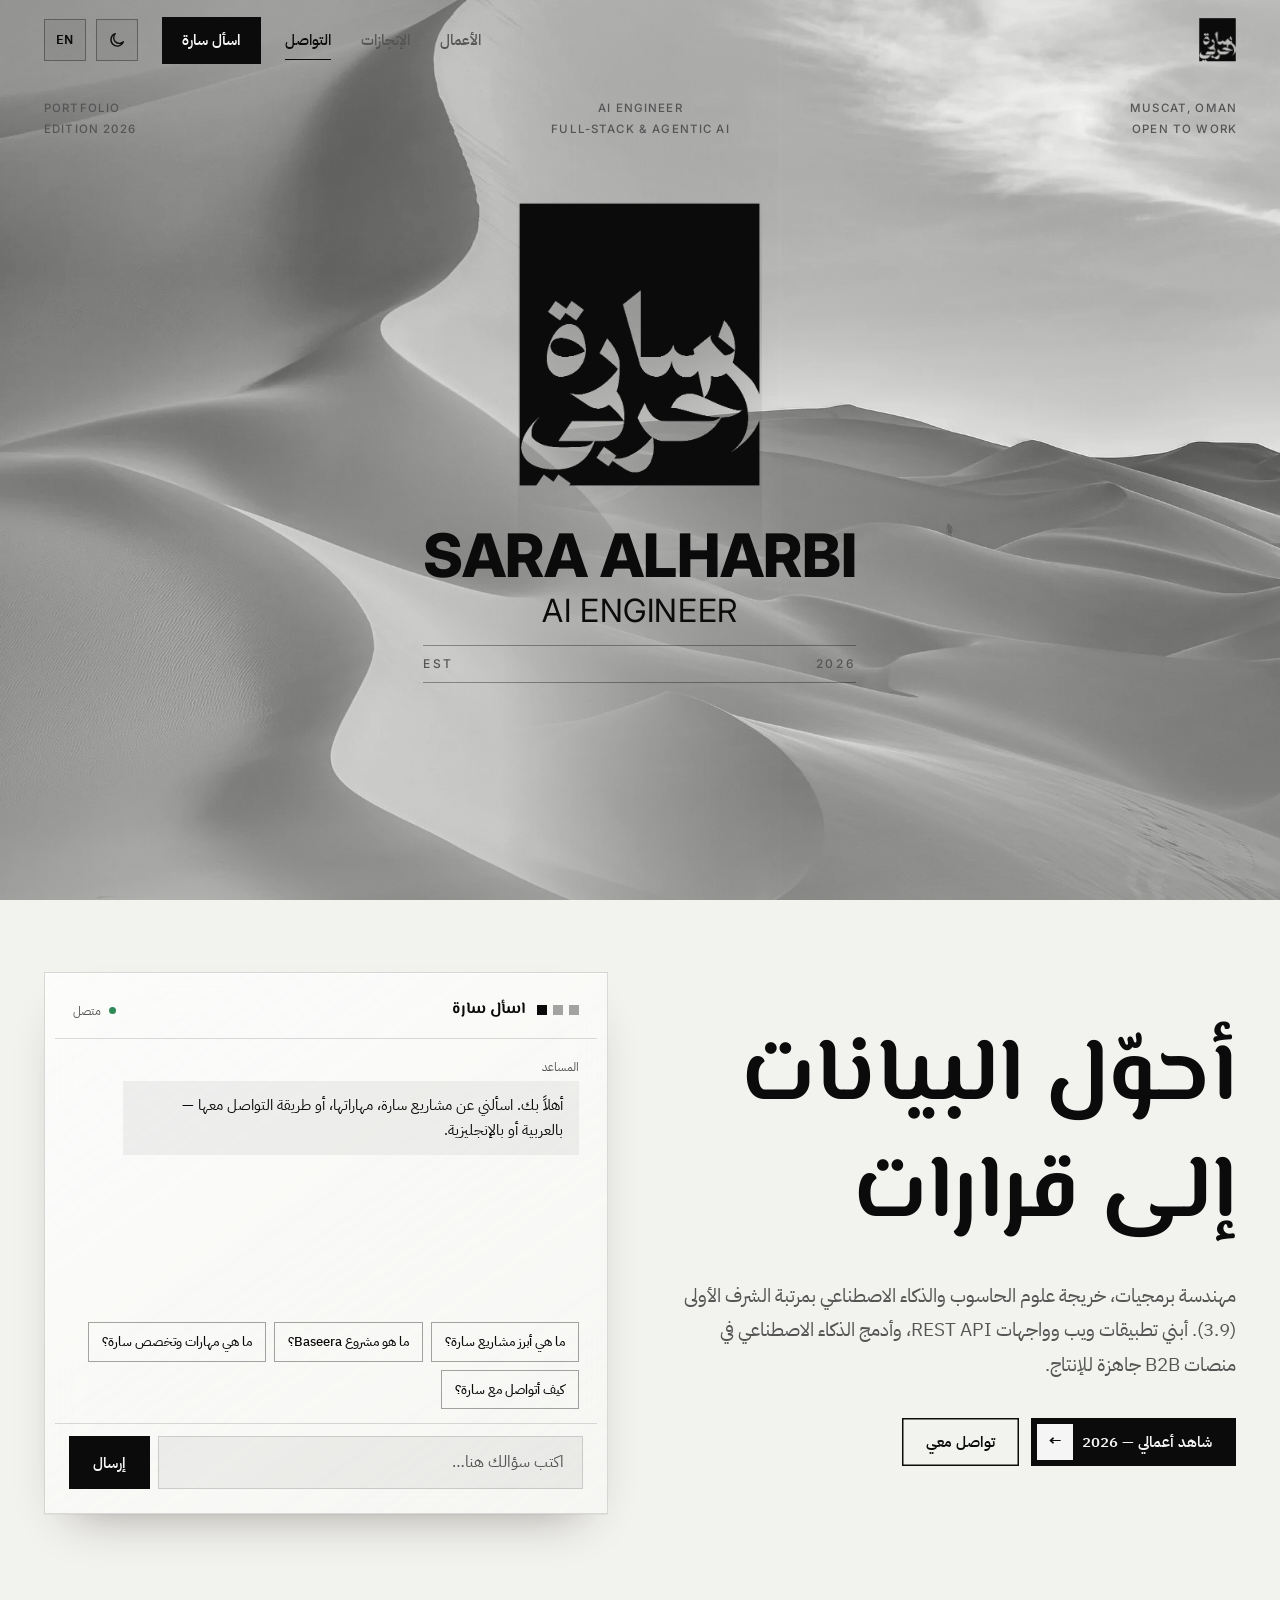
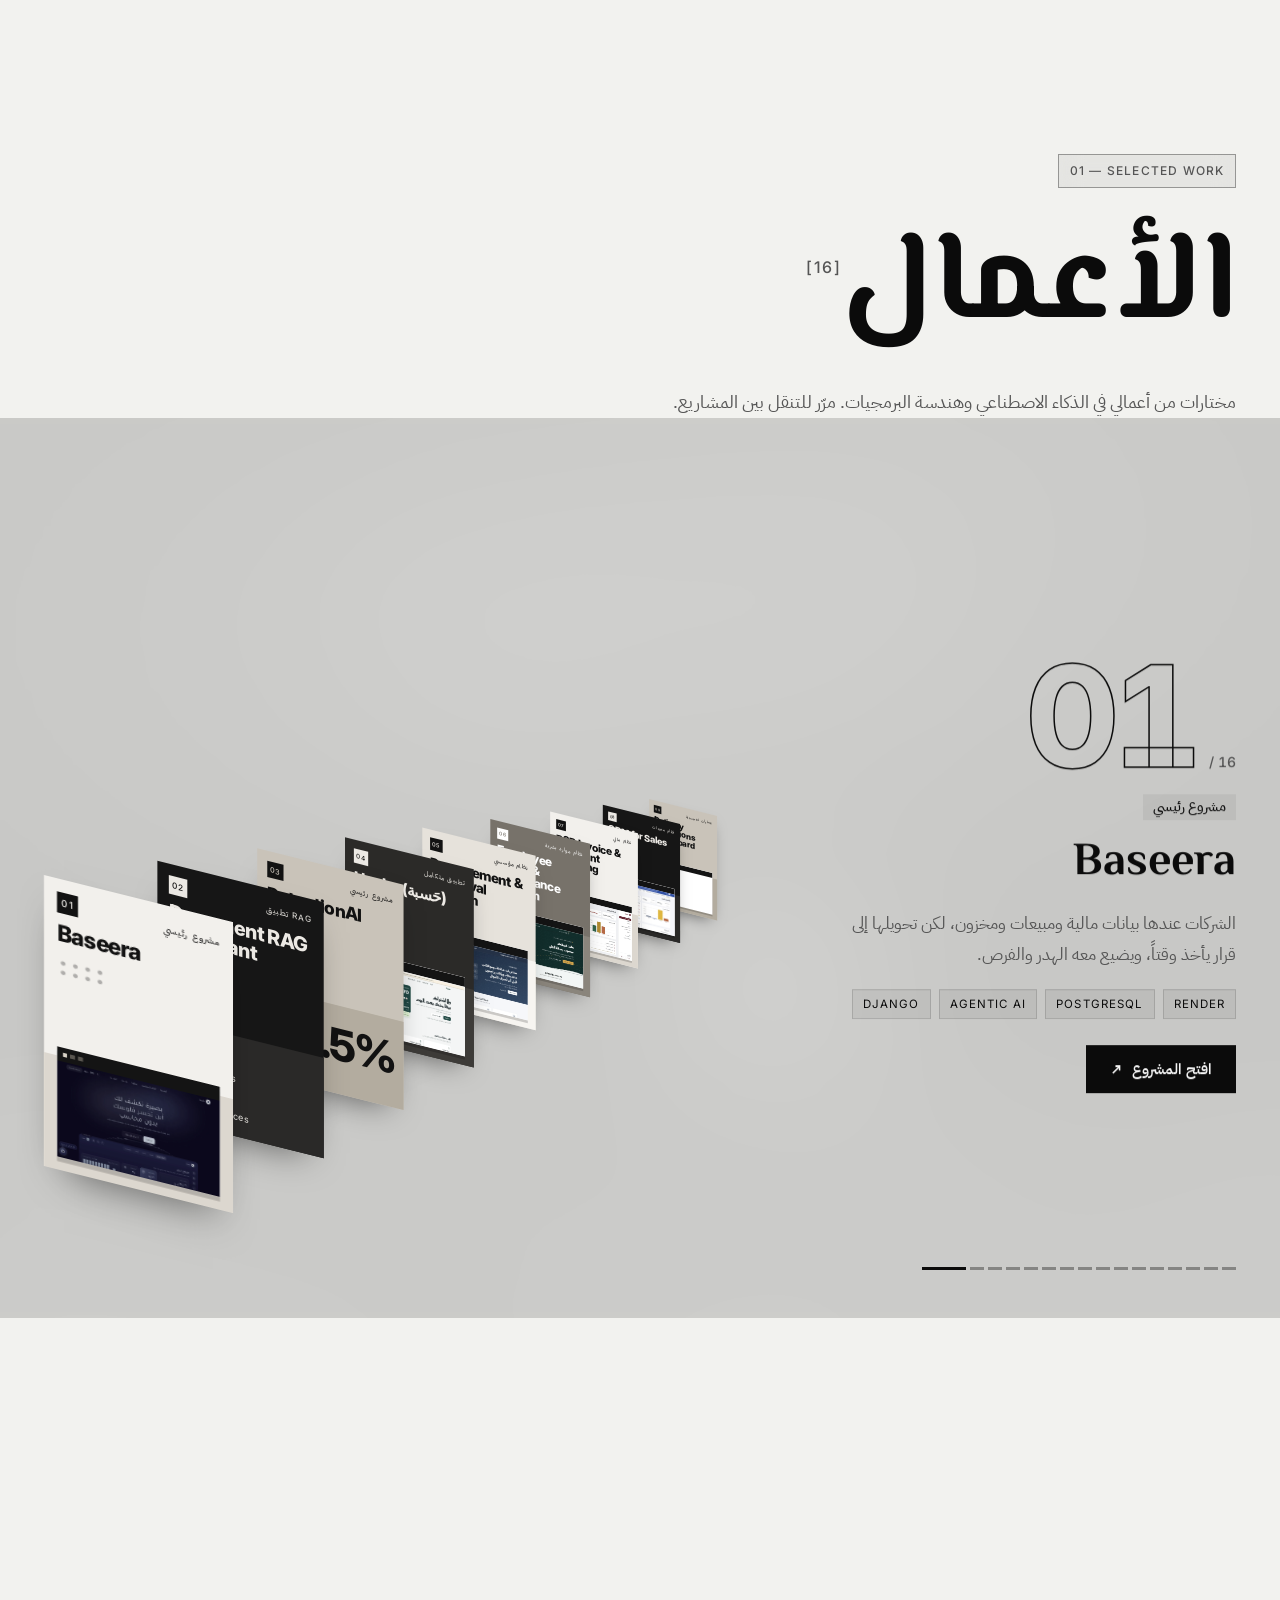
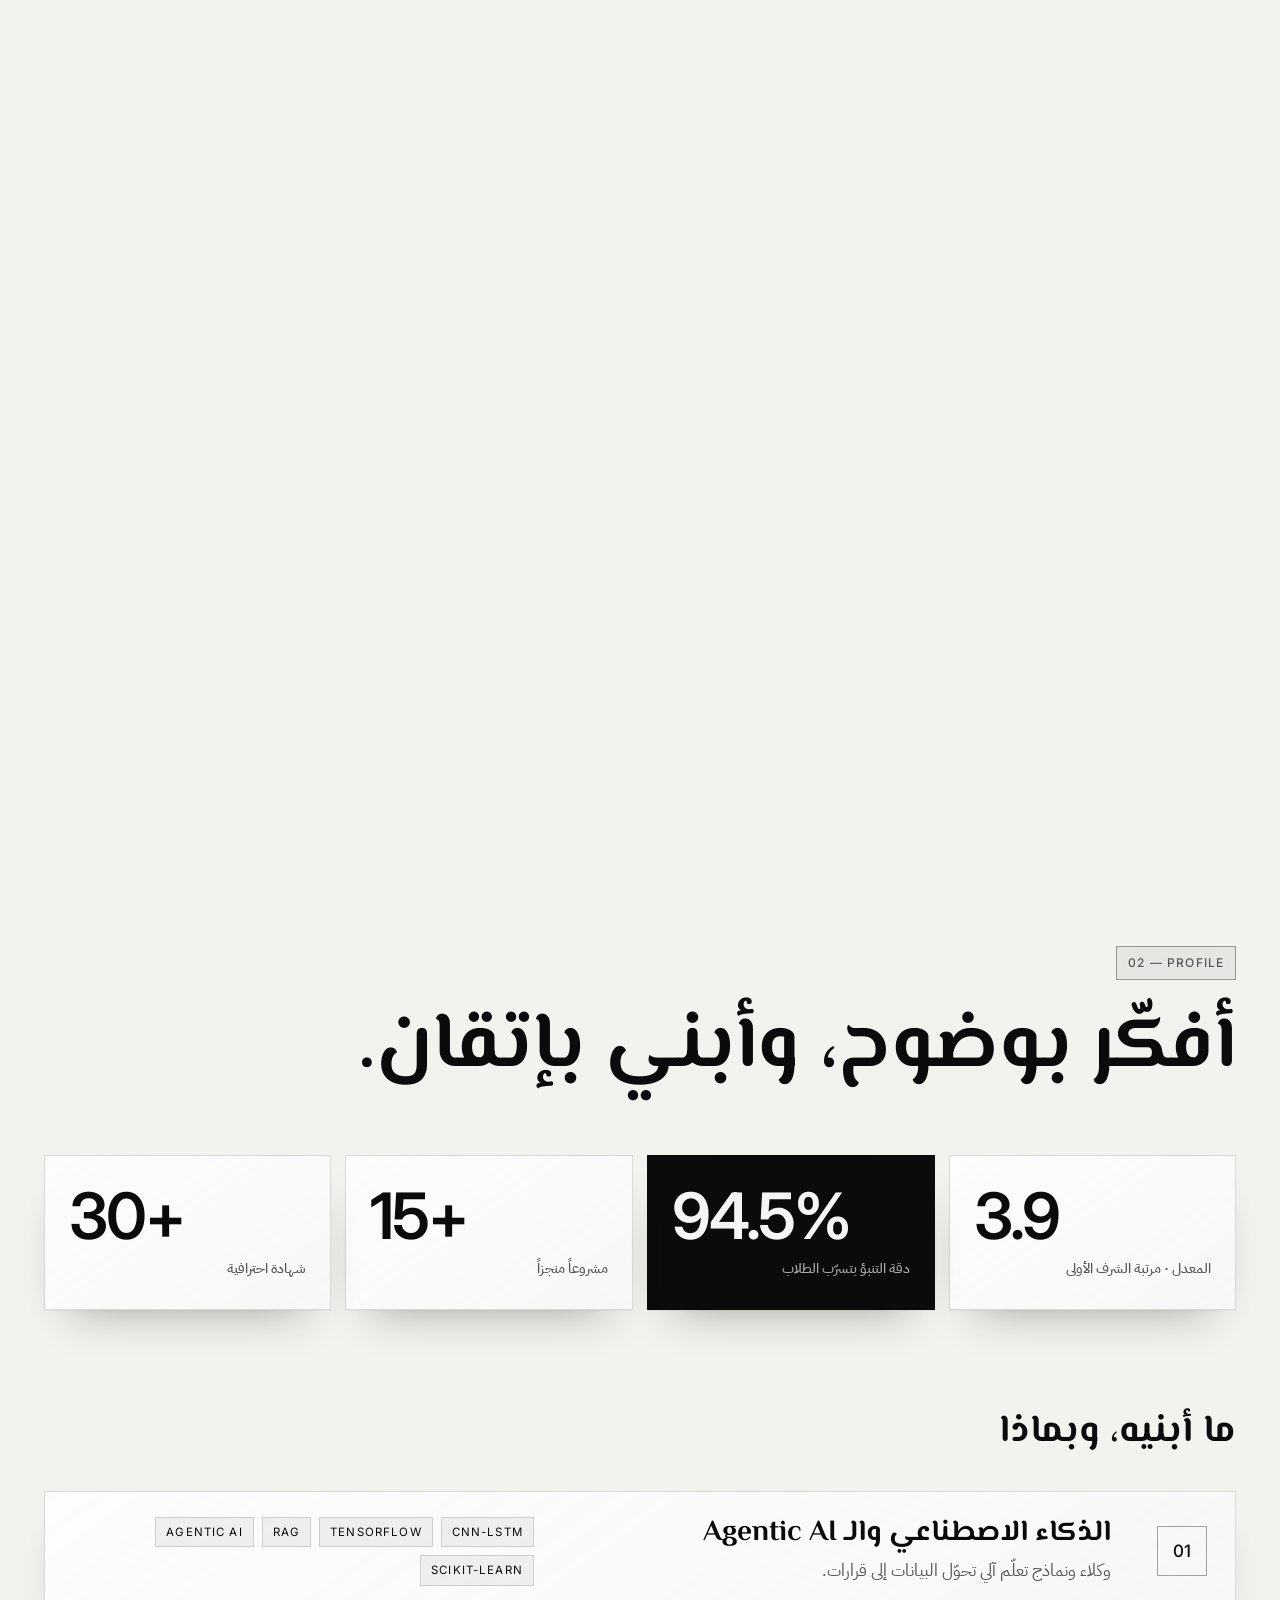
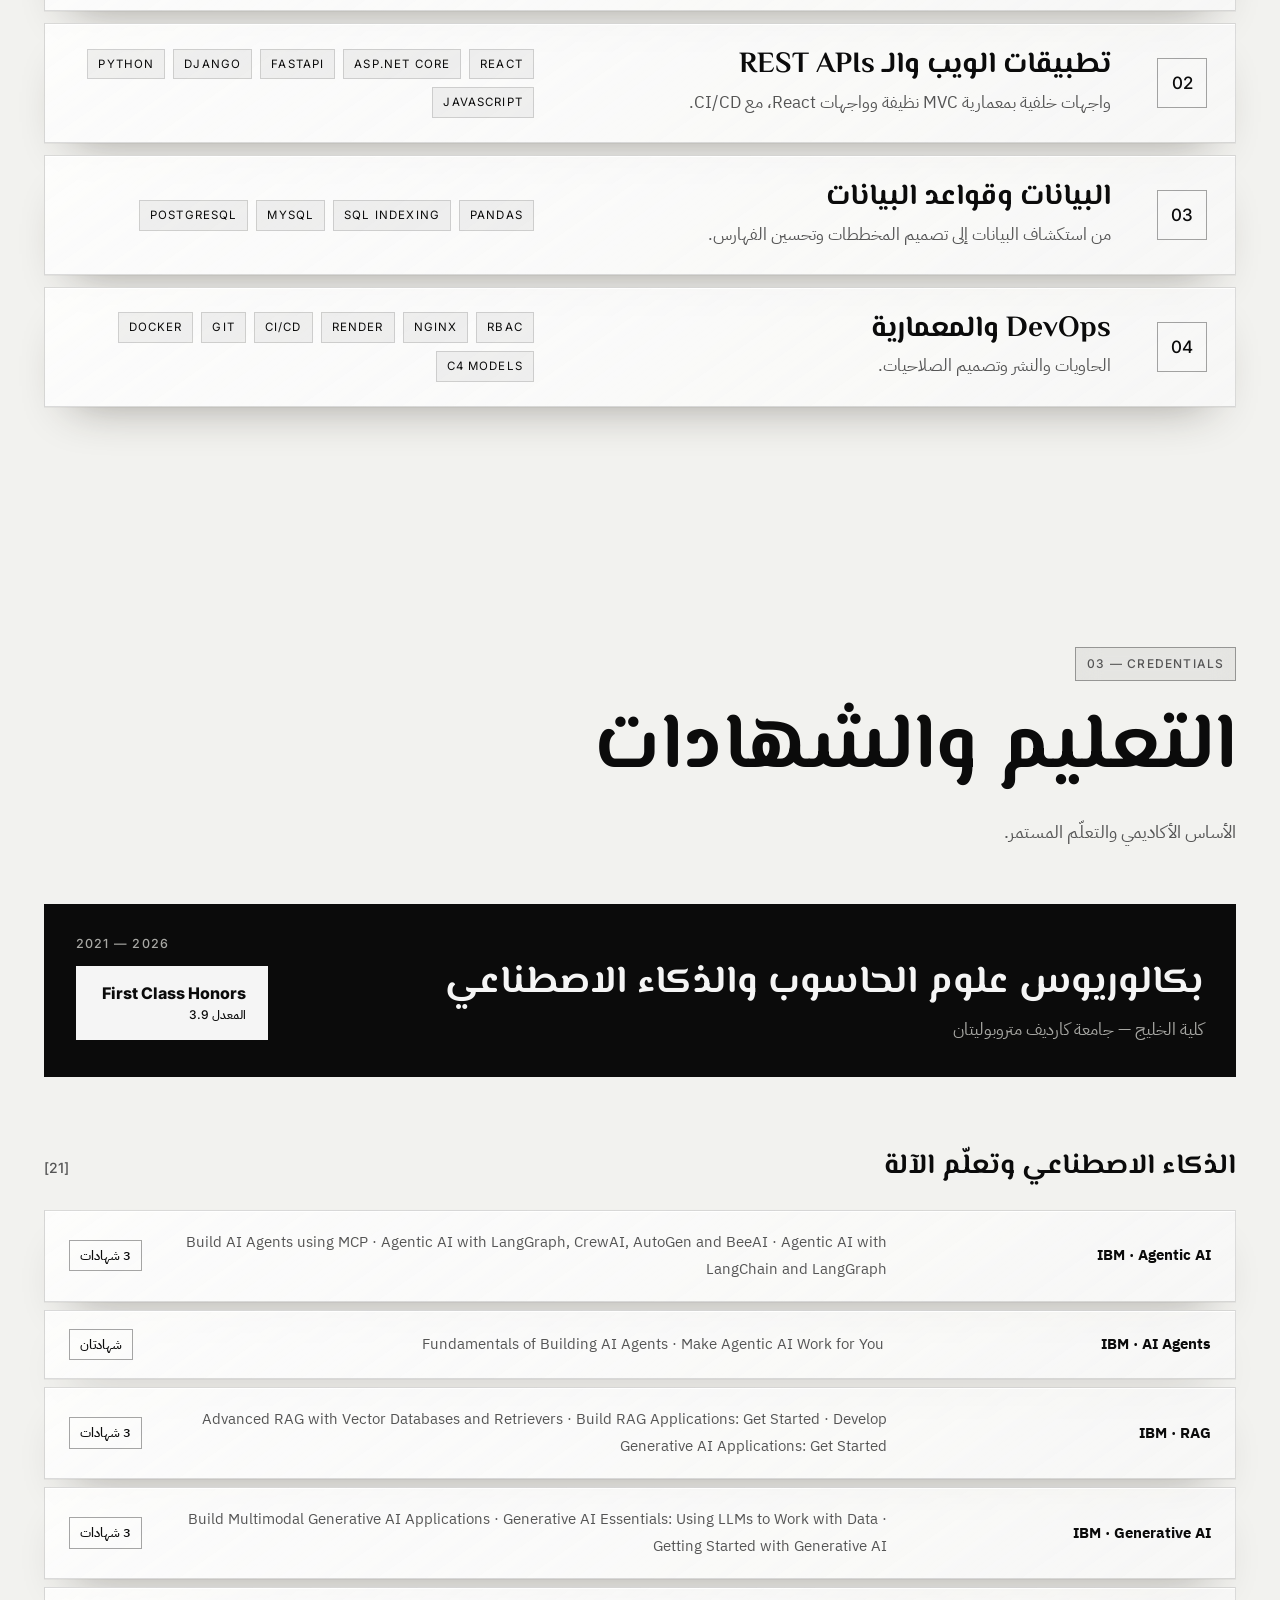
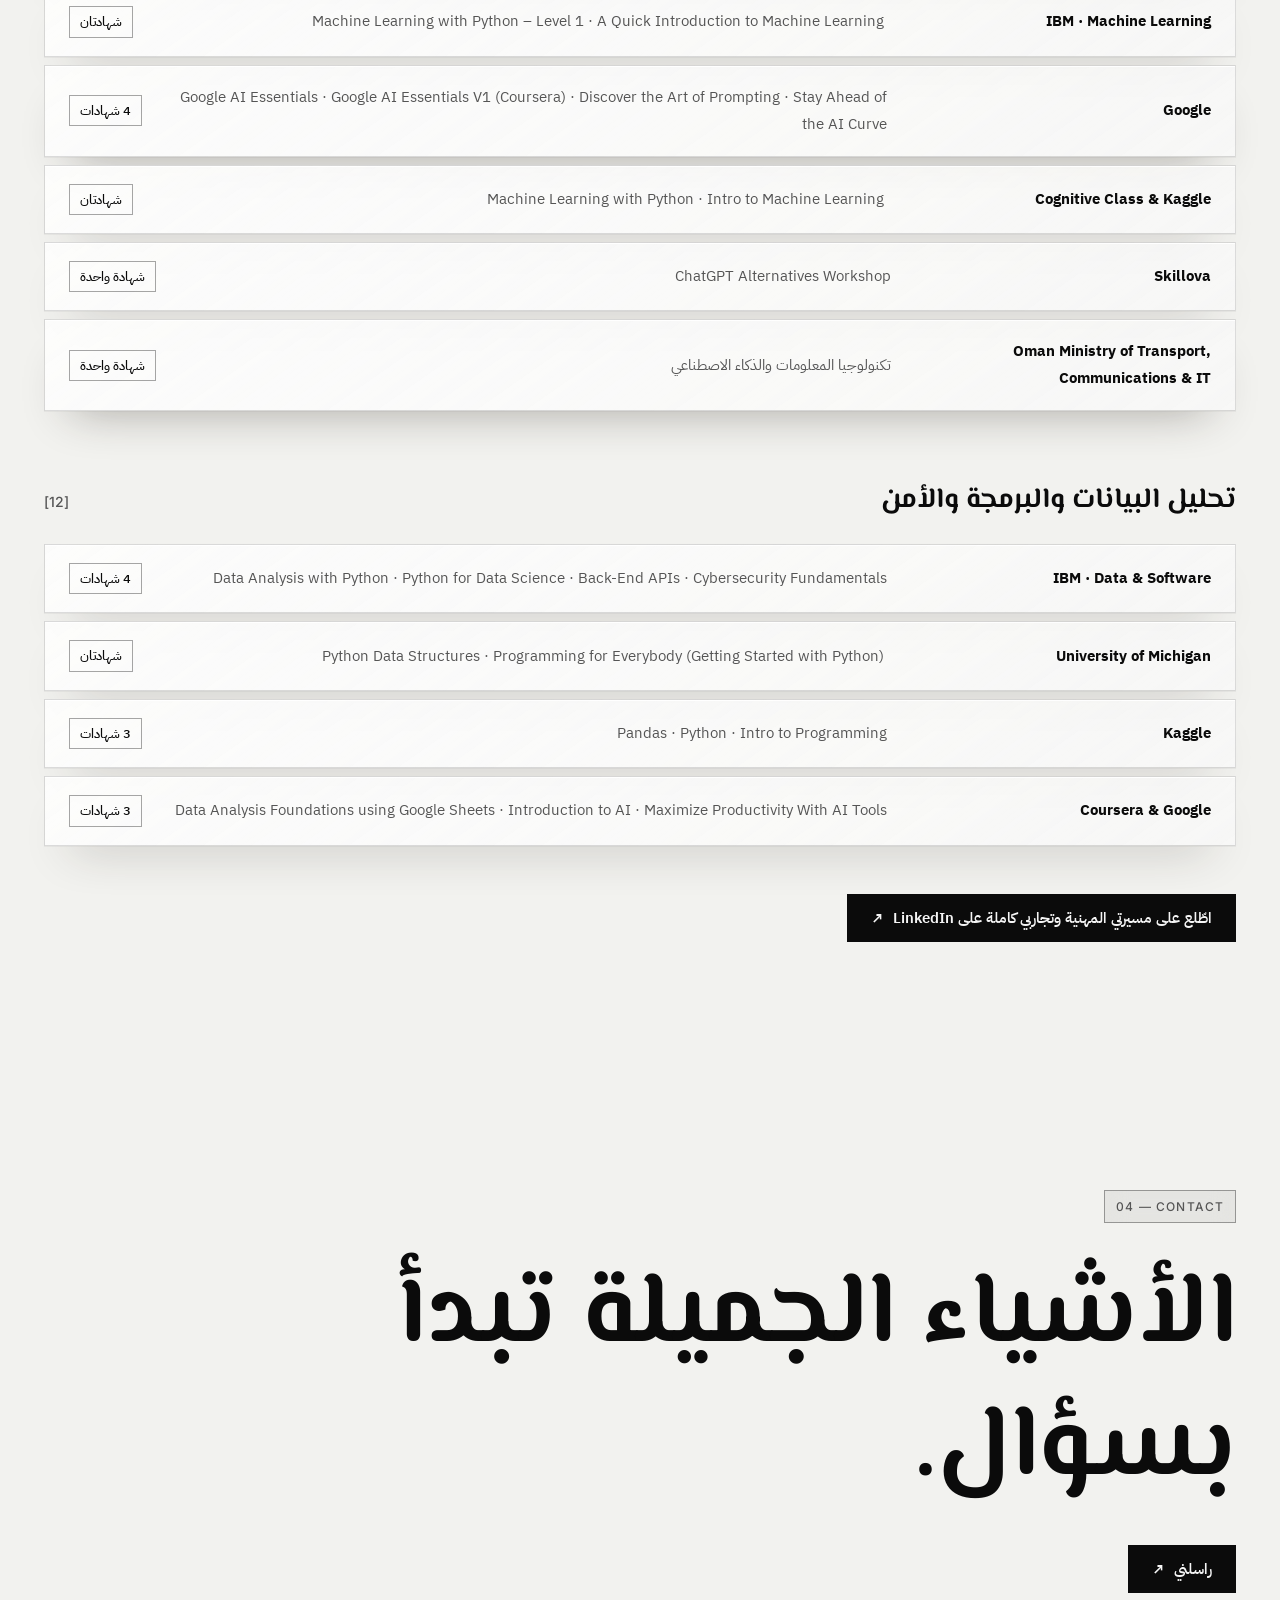
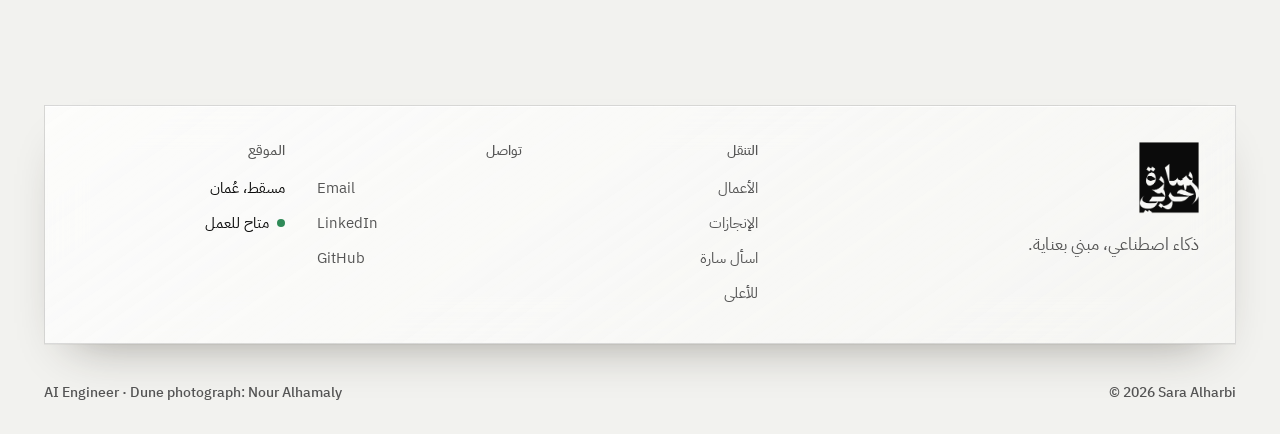
==== commit 27c40eff: "Bring back the old desert identity with the current content - Old palette (ink black, off-white, war" ====
--- a/frontend/index.html
+++ b/frontend/index.html
@@ -38,9 +38,9 @@
 
   <link rel="preconnect" href="https://fonts.googleapis.com" />
   <link rel="preconnect" href="https://fonts.gstatic.com" crossorigin />
-  <link href="https://fonts.googleapis.com/css2?family=Mona+Sans:wght@400;500;600;700;800&family=IBM+Plex+Mono:wght@400;500&family=IBM+Plex+Sans+Arabic:wght@400;500;600;700&display=swap" rel="stylesheet" />
-
-  <link rel="stylesheet" href="css/styles.css?v=20261116" />
+  <link href="https://fonts.googleapis.com/css2?family=El+Messiri:wght@600;700&family=Inter:wght@400;500;600;800;900&family=IBM+Plex+Sans+Arabic:wght@300;400;500;600;700&display=swap" rel="stylesheet" />
+
+  <link rel="stylesheet" href="css/styles.css?v=20261116b" />
 </head>
 <body>
   <a class="skip-link" href="#main" data-en="Skip to content">تخطَّ إلى المحتوى</a>
@@ -86,6 +86,11 @@
   <main id="main">
     <!-- ================= HERO: the logo over the dunes ================= -->
     <section id="top" class="hero" data-scene="a" data-veil="low">
+      <div class="hero-meta" lang="en" dir="ltr" aria-hidden="true">
+        <span>Portfolio<br />Edition 2026</span>
+        <span>AI Engineer<br />Full-Stack &amp; Agentic AI</span>
+        <span>Muscat, Oman<br />Open to work</span>
+      </div>
       <div class="lockup">
         <span class="mark" id="hero-mark">
           <img class="only-light" src="img/logo-block-black.png" alt="" width="608" height="723" />
@@ -93,8 +98,8 @@
         </span>
         <p class="lockup-name" lang="en" dir="ltr"><span class="visually-hidden">سارة الحربي — </span>Sara Alharbi</p>
         <p class="lockup-role" lang="en" dir="ltr">AI Engineer</p>
-      </div>
-      <a class="scroll-cue" href="#intro"><span data-en="Scroll">مرّر للأسفل</span><i aria-hidden="true"></i></a>
+        <p class="lockup-est" lang="en" dir="ltr" aria-hidden="true"><span>Est</span><span>2026</span></p>
+      </div>
     </section>
 
     <!-- ================= INTRO: headline + the live assistant ================= -->
@@ -326,6 +331,6 @@
   </div>
 
   <script src="js/config.js?v=20261116"></script>
-  <script src="js/main.js?v=20261116"></script>
+  <script src="js/main.js?v=20261116b"></script>
 </body>
 </html>
--- a/frontend/css/styles.css
+++ b/frontend/css/styles.css
@@ -8,32 +8,35 @@
 /* ---------- Tokens: day (default) ---------- */
 :root {
   color-scheme: light;
-  --bg: #e9e6e1;            /* sand white */
-  --bg-solid: #f1efeb;
-  --surface: rgba(247, 246, 243, 0.78);
-  --surface-2: rgba(232, 229, 223, 0.86);
-  --glass: rgba(246, 244, 240, 0.62);
-  --text: #121212;
-  --muted: #55524d;
-  --faint: #8b877f;
-  --line: rgba(18, 18, 18, 0.13);
-  --line-strong: rgba(18, 18, 18, 0.32);
-  --primary: #121212;        /* the one action colour: ink by day */
-  --on-primary: #f4f2ee;
-  --primary-hover: #2c2b29;
-  --sand: #b3a58c;           /* decoration only, never text */
-  --invert: #161616;         /* inverted cards */
-  --on-invert: #ece9e4;
-  --on-invert-muted: #a7a39c;
+  --bg: #f2f2ef;            /* off-white: the old ink palette, inverted for day */
+  --bg-solid: #f7f7f5;
+  --surface: rgba(247, 247, 245, 0.8);
+  --surface-2: rgba(11, 11, 11, 0.05);
+  --glass: rgba(245, 245, 242, 0.6);
+  --text: #0b0b0b;
+  --muted: #555555;
+  --faint: #8a8a86;
+  --line: rgba(11, 11, 11, 0.14);
+  --line-strong: rgba(11, 11, 11, 0.36);
+  --primary: #0b0b0b;        /* the one action colour: ink by day */
+  --on-primary: #f5f5f5;
+  --primary-hover: #222222;
+  --sand: #a8a8a4;           /* decoration only, never text */
+  --invert: #0b0b0b;         /* inverted cards */
+  --on-invert: #f5f5f5;
+  --on-invert-muted: #a8a8a4;
   --ok: #2f8a58;
   --error: #a8321c;
-  --veil-rgb: 233, 230, 225;
-  --photo-filter: grayscale(1) brightness(1.1) contrast(0.86);
+  --veil-rgb: 242, 242, 239;
+  --photo-filter: grayscale(1) brightness(1.08) contrast(0.88);
+  --sheen-1: rgba(255, 255, 255, 0.7);
+  --sheen-2: rgba(255, 255, 255, 0.18);
+  --sheen-edge: rgba(255, 255, 255, 0.9);
   --shadow: 0 1px 0 rgba(18, 18, 18, 0.04), 0 24px 48px -28px rgba(40, 34, 24, 0.45);
 
-  --display: "Mona Sans", "IBM Plex Sans Arabic", system-ui, sans-serif;
-  --sans: "Mona Sans", "IBM Plex Sans Arabic", system-ui, sans-serif;
-  --mono: "IBM Plex Mono", ui-monospace, monospace;
+  --display: "Inter", "IBM Plex Sans Arabic", system-ui, sans-serif;
+  --sans: "Inter", "IBM Plex Sans Arabic", system-ui, sans-serif;
+  --mono: "Inter", "IBM Plex Sans Arabic", system-ui, sans-serif;
 
   /* Raise --motion-speed to slow every animation down, lower it to speed up. */
   --motion-speed: 1;
@@ -44,52 +47,56 @@
   --gutter: clamp(20px, 3.4vw, 56px);
   --max-w: 1440px;
   --header-h: 80px;
-  --r-sm: 8px;
-  --r-md: 14px;
-  --r-lg: 22px;
+  --r-sm: 0;
+  --r-md: 0;
+  --r-lg: 0;
 }
 
 /* ---------- Tokens: night ---------- */
 :root[data-theme="dark"] {
   color-scheme: dark;
-  --bg: #0e0e0f;
-  --bg-solid: #121213;
-  --surface: rgba(24, 24, 25, 0.72);
-  --surface-2: rgba(34, 34, 35, 0.8);
-  --glass: rgba(20, 20, 21, 0.55);
-  --text: #ece9e4;
-  --muted: #a7a39c;
-  --faint: #78756f;
-  --line: rgba(236, 233, 228, 0.12);
-  --line-strong: rgba(236, 233, 228, 0.34);
-  --primary: #ece9e4;        /* sand white by night */
-  --on-primary: #111111;
+  --bg: #0b0b0b;            /* the old theme: ink black, off-white, warm grey */
+  --bg-solid: #121211;
+  --surface: rgba(18, 18, 17, 0.78);
+  --surface-2: rgba(255, 255, 255, 0.07);
+  --glass: rgba(11, 11, 11, 0.5);
+  --text: #f5f5f5;
+  --muted: #a8a8a4;
+  --faint: #6f6f6b;
+  --line: rgba(255, 255, 255, 0.16);
+  --line-strong: rgba(255, 255, 255, 0.34);
+  --primary: #f5f5f5;        /* off-white by night */
+  --on-primary: #0b0b0b;
   --primary-hover: #ffffff;
-  --sand: #8f826c;
-  --invert: #e9e6e1;
-  --on-invert: #141414;
-  --on-invert-muted: #5b5852;
+  --sand: #5c5c58;
+  --invert: #f5f5f5;
+  --on-invert: #0b0b0b;
+  --on-invert-muted: #555555;
   --ok: #6fd39b;
-  --error: #f08a72;
-  --veil-rgb: 12, 12, 13;
-  --photo-filter: grayscale(1) brightness(0.6) contrast(1.1);
+  --error: #d89b9b;
+  --veil-rgb: 11, 11, 11;
+  --photo-filter: grayscale(1) brightness(0.66) contrast(1.06);
+  --sheen-1: rgba(255, 255, 255, 0.11);
+  --sheen-2: rgba(255, 255, 255, 0.03);
+  --sheen-edge: rgba(255, 255, 255, 0.22);
   --shadow: 0 1px 0 rgba(255, 255, 255, 0.03), 0 28px 56px -30px rgba(0, 0, 0, 0.9);
 }
 /* No JS: follow the device */
 @media (prefers-color-scheme: dark) {
   :root:not([data-theme]) {
     color-scheme: dark;
-    --bg: #0e0e0f; --bg-solid: #121213; --surface: rgba(24, 24, 25, 0.72); --surface-2: rgba(34, 34, 35, 0.8);
-    --glass: rgba(20, 20, 21, 0.55); --text: #ece9e4; --muted: #a7a39c; --faint: #78756f;
-    --line: rgba(236, 233, 228, 0.12); --line-strong: rgba(236, 233, 228, 0.34);
-    --primary: #ece9e4; --on-primary: #111111; --primary-hover: #ffffff; --sand: #8f826c;
-    --invert: #e9e6e1; --on-invert: #141414; --on-invert-muted: #5b5852; --ok: #6fd39b; --error: #f08a72;
-    --veil-rgb: 12, 12, 13; --photo-filter: grayscale(1) brightness(0.6) contrast(1.1);
+    --bg: #0b0b0b; --bg-solid: #121211; --surface: rgba(18, 18, 17, 0.78); --surface-2: rgba(255, 255, 255, 0.07);
+    --glass: rgba(11, 11, 11, 0.5); --text: #f5f5f5; --muted: #a8a8a4; --faint: #6f6f6b;
+    --line: rgba(255, 255, 255, 0.16); --line-strong: rgba(255, 255, 255, 0.34);
+    --primary: #f5f5f5; --on-primary: #0b0b0b; --primary-hover: #ffffff; --sand: #5c5c58;
+    --invert: #f5f5f5; --on-invert: #0b0b0b; --on-invert-muted: #555555; --ok: #6fd39b; --error: #d89b9b;
+    --veil-rgb: 11, 11, 11; --photo-filter: grayscale(1) brightness(0.66) contrast(1.06);
+    --sheen-1: rgba(255, 255, 255, 0.11); --sheen-2: rgba(255, 255, 255, 0.03); --sheen-edge: rgba(255, 255, 255, 0.22);
   }
 }
 
 html[lang="ar"] {
-  --display: "IBM Plex Sans Arabic", system-ui, sans-serif;
+  --display: "El Messiri", "IBM Plex Sans Arabic", system-ui, sans-serif;
   --sans: "IBM Plex Sans Arabic", system-ui, sans-serif;
 }
 
@@ -452,7 +459,7 @@
 .mark img { width: 100%; height: auto; filter: drop-shadow(0 30px 40px rgba(0, 0, 0, 0.18)); }
 .lockup-name {
   margin-top: clamp(22px, 3vw, 34px);
-  font-family: "Mona Sans", sans-serif;
+  font-family: "Inter", sans-serif;
   font-weight: 800;
   font-size: clamp(30px, 4.4vw, 60px);
   line-height: 1;
@@ -461,7 +468,7 @@
 }
 .lockup-role {
   margin-top: 10px;
-  font-family: "Mona Sans", sans-serif;
+  font-family: "Inter", sans-serif;
   font-weight: 400;
   font-size: clamp(18px, 2.4vw, 32px);
   line-height: 1;
@@ -470,41 +477,20 @@
 }
 .lockup-name,
 .lockup-role,
-.scroll-cue { will-change: opacity, transform; }
+.lockup-est,
+.hero-meta { will-change: opacity, transform; }
 
 /* Entrance: the block rises out of the sand, then the name, then the role. */
 .mark { animation: mark-in calc(1.3s * var(--motion-speed)) var(--ease) both; }
 .lockup-name { animation: rise calc(1s * var(--motion-speed)) var(--ease) calc(0.45s * var(--motion-speed)) both; }
 .lockup-role { animation: rise calc(1s * var(--motion-speed)) var(--ease) calc(0.6s * var(--motion-speed)) both; }
-.scroll-cue { animation: rise calc(1s * var(--motion-speed)) var(--ease) calc(1s * var(--motion-speed)) both; }
+.lockup-est { animation: rise calc(1s * var(--motion-speed)) var(--ease) calc(0.75s * var(--motion-speed)) both; }
+.hero-meta { animation: rise calc(1s * var(--motion-speed)) var(--ease) calc(0.9s * var(--motion-speed)) both; }
 @keyframes mark-in {
   from { clip-path: inset(100% 0 0 0); translate: 0 30px; }
   to { clip-path: inset(0 0 -20% 0); translate: 0 0; }
 }
 @keyframes rise { from { opacity: 0; translate: 0 18px; } }
-
-.scroll-cue {
-  position: absolute;
-  bottom: 28px;
-  left: 50%;
-  display: flex;
-  flex-direction: column;
-  align-items: center;
-  gap: 10px;
-  margin-left: -60px;
-  width: 120px;
-  font-size: 13px;
-  color: var(--muted);
-}
-.scroll-cue i { position: relative; width: 1.5px; height: 44px; overflow: hidden; background: var(--line); }
-.scroll-cue i::after {
-  content: "";
-  position: absolute;
-  inset: 0;
-  background: var(--text);
-  animation: cue calc(2.2s * var(--motion-speed)) var(--ease-io) infinite;
-}
-@keyframes cue { from { transform: translateY(-100%); } to { transform: translateY(100%); } }
 
 /* ---------- Intro: headline + assistant ---------- */
 .intro { position: relative; padding: 72px 0 128px; }
@@ -688,7 +674,7 @@
   align-items: baseline;
   gap: 12px;
   margin-bottom: 18px;
-  font-family: "Mona Sans", sans-serif;
+  font-family: "Inter", sans-serif;
   font-weight: 800;
   font-size: clamp(96px, 11vw, 176px);
   line-height: 0.8;
@@ -710,7 +696,7 @@
   overflow: hidden;
 }
 .panel-metric { display: flex; align-items: baseline; gap: 12px; margin-top: 16px; }
-.panel-metric strong { font-family: "Mona Sans", sans-serif; font-weight: 800; font-size: 42px; line-height: 1; letter-spacing: -0.03em; }
+.panel-metric strong { font-family: "Inter", sans-serif; font-weight: 800; font-size: 42px; line-height: 1; letter-spacing: -0.03em; }
 .panel-metric span { font-size: 14px; color: var(--muted); }
 .stage-panel .tags { margin-top: 18px; }
 .panel-cta { margin-top: 26px; }
@@ -770,14 +756,14 @@
 .poster-top { display: flex; justify-content: space-between; align-items: center; gap: 4cqw; font-family: var(--mono); font-size: 5cqw; font-weight: 500; }
 .poster-top span:first-child { display: grid; place-items: center; min-width: 11cqw; height: 11cqw; border-radius: 50%; background: var(--p-fg); color: var(--p-bg); }
 .poster-top span:last-child { text-align: end; opacity: 0.85; }
-.poster-title { margin-top: 5cqw; font-family: "Mona Sans", sans-serif; font-weight: 800; font-size: 12cqw; line-height: 1; letter-spacing: -0.035em; }
+.poster-title { margin-top: 5cqw; font-family: "Inter", sans-serif; font-weight: 800; font-size: 12cqw; line-height: 1; letter-spacing: -0.035em; }
 .poster-foot { margin-top: auto; }
 .poster-win { border-radius: 3cqw; overflow: hidden; background: #fff; box-shadow: 0 2.5cqw 0 rgba(0, 0, 0, 0.18); }
 .poster-win b { display: flex; gap: 1.6cqw; padding: 2.4cqw 3cqw; background: #141414; }
 .poster-win b i { width: 2.4cqw; height: 2.4cqw; border-radius: 50%; background: #5a5650; }
 .poster-win b i:first-child { background: #d8d2c7; }
 .poster-win img { width: 100%; filter: grayscale(0.35); }
-.poster-num { font-family: "Mona Sans", sans-serif; font-weight: 800; font-size: 30cqw; line-height: 1; letter-spacing: -0.04em; }
+.poster-num { font-family: "Inter", sans-serif; font-weight: 800; font-size: 30cqw; line-height: 1; letter-spacing: -0.04em; }
 .poster-cap { margin-top: 2cqw; font-family: var(--mono); font-size: 5cqw; }
 .poster-flow { display: flex; flex-direction: column; gap: 1.6cqw; font-family: var(--mono); font-size: 5.4cqw; }
 .poster-flow span { opacity: 0.55; margin-right: 3cqw; }
@@ -869,7 +855,7 @@
 }
 .stat:nth-child(2) { background: var(--invert); color: var(--on-invert); border-color: transparent; }
 .stat:nth-child(2) span { color: var(--on-invert-muted); }
-.stat strong { font-family: "Mona Sans", sans-serif; font-weight: 800; font-size: clamp(46px, 5vw, 76px); line-height: 1; letter-spacing: -0.04em; }
+.stat strong { font-family: "Inter", sans-serif; font-weight: 800; font-size: clamp(46px, 5vw, 76px); line-height: 1; letter-spacing: -0.04em; }
 .stat span { font-size: 14px; font-weight: 500; color: var(--muted); }
 @media (max-width: 860px) { .stats { grid-template-columns: 1fr 1fr; } }
 
@@ -928,7 +914,7 @@
   background: var(--on-invert);
   color: var(--invert);
   text-align: center;
-  font-family: "Mona Sans", sans-serif;
+  font-family: "Inter", sans-serif;
   font-weight: 800;
   font-size: 16px;
   line-height: 1.15;
@@ -1042,7 +1028,7 @@
 .work-meta > div { padding: 18px; border-radius: var(--r-md); background: var(--surface); border: 1px solid var(--line); }
 .work-meta dt { margin-bottom: 8px; }
 .work-meta dd { margin: 0; font-size: 15px; font-weight: 500; }
-.work-meta .num { font-family: "Mona Sans", sans-serif; font-weight: 800; font-size: 36px; line-height: 1; letter-spacing: -0.03em; }
+.work-meta .num { font-family: "Inter", sans-serif; font-weight: 800; font-size: 36px; line-height: 1; letter-spacing: -0.03em; }
 .work-overview { margin-top: 36px; color: var(--muted); }
 .work-links { display: flex; flex-wrap: wrap; gap: 12px; margin-top: 36px; }
 
@@ -1055,7 +1041,7 @@
 .work-flow li { padding: 20px; border-radius: var(--r-md); background: var(--surface); border: 1px solid var(--line); }
 .work-flow li:last-child { background: var(--invert); color: var(--on-invert); border-color: transparent; }
 .work-flow li:last-child .muted { color: var(--on-invert-muted); }
-.work-flow p { margin-top: 24px; font-family: "Mona Sans", sans-serif; font-weight: 700; font-size: 19px; line-height: 1.15; letter-spacing: -0.02em; }
+.work-flow p { margin-top: 24px; font-family: "Inter", sans-serif; font-weight: 700; font-size: 19px; line-height: 1.15; letter-spacing: -0.02em; }
 
 .next-work { margin-top: 112px; padding: 48px 0 96px; border-top: 1px solid var(--line); }
 .next-link { display: flex; align-items: flex-end; gap: 32px; margin-top: 28px; }
@@ -1077,6 +1063,111 @@
   .next-link { flex-direction: column; align-items: flex-start; }
   .next-link .poster-wrap { width: 200px; }
   .work-meta { grid-template-columns: 1fr; }
+}
+
+/* =========================================================
+   The old identity: sharp corners like the logo block,
+   uppercase tracked Latin labels, El Messiri Arabic headings,
+   off-white square buttons and sheen glass panels.
+   ========================================================= */
+*, *::before, *::after { border-radius: 0 !important; }
+.chat-status::before, .thinking span, .caret, .end-status i { border-radius: 50% !important; }
+
+/* Headings: El Messiri in Arabic, Inter 800 uppercase in English (the lockup's voice) */
+html[lang="en"] :is(.intro-title, .section-title, .works-title, .end-title, .panel-title, .work-title, .next-title, .degree-title, .sub-head) {
+  text-transform: uppercase;
+  letter-spacing: -0.015em;
+}
+html[lang="ar"] :is(.intro-title, .section-title, .works-title, .end-title, .sub-head, .degree-title, .step-title, .cert-group-title) { font-family: var(--display); font-weight: 700; }
+
+/* Latin labels speak in tracked capitals */
+[lang="en"]:is(.meta, .tag-label, .works-count, .msg-who, .chat-status, .card-label),
+html[lang="en"] :is(.meta, .msg-who, .chat-status, .row-kind, .cert-count, .stat span),
+.tags li, .poster-top, .poster-cap, .poster-tags, .hero-meta { text-transform: uppercase; letter-spacing: 0.1em; }
+.tags li { font-size: 11.5px; }
+
+/* Section label: a bordered chip, as in the old site */
+.tag-label {
+  padding: 5px 11px;
+  border: 1px solid var(--line-strong);
+  background: var(--surface-2);
+  color: var(--muted);
+  font-size: 12px;
+  -webkit-backdrop-filter: blur(12px);
+  backdrop-filter: blur(12px);
+}
+.tag-label::before { display: none; }
+
+/* Buttons: square, solid, tracked */
+.pill { min-height: 48px; padding: 0 1.6em; font-weight: 600; }
+html[lang="en"] .pill, html[lang="en"] .nav-cta, html[lang="en"] .chip, html[lang="en"] .work-back { text-transform: uppercase; letter-spacing: 0.08em; font-size: 13px; }
+.pill:hover { transform: translateY(-1px); }
+.pill-ink { padding-inline-end: 6px; }
+.pill-dot { width: 36px; height: 36px; }
+
+/* Header: text links with an underline, one solid button */
+.nav-pill:not(.nav-cta) { position: relative; padding: 10px 6px; margin-inline: 6px; color: var(--muted); background: none !important; box-shadow: none !important; }
+.nav-pill:not(.nav-cta)::after { content: ""; position: absolute; inset-inline: 6px; bottom: 4px; height: 1px; background: var(--text); transform: scaleX(0); transition: transform 0.35s var(--ease); }
+.nav-pill:not(.nav-cta):hover, .nav-pill:not(.nav-cta).is-active { color: var(--text); }
+.nav-pill:not(.nav-cta):hover::after, .nav-pill:not(.nav-cta).is-active::after { transform: scaleX(1); }
+.nav-cta.is-active { box-shadow: inset 0 0 0 1px var(--line-strong); }
+.nav-cta { padding: 10px 20px; }
+.lang-toggle, .theme-toggle { width: 42px; height: 42px; box-shadow: inset 0 0 0 1px var(--line-strong); background: var(--surface-2); }
+.site-header.is-solid { border-bottom: 1px solid var(--line); box-shadow: none; }
+
+/* Panels: the old sheen glass */
+.glass, .stat, .step, .cert-row, .row, .work-meta > div, .work-flow li:not(:last-child) {
+  background: linear-gradient(145deg, var(--sheen-1), var(--sheen-2)), var(--surface);
+  border: 1px solid var(--line);
+  box-shadow: inset 0 1px 0 var(--sheen-edge), var(--shadow);
+}
+.glass { background: linear-gradient(145deg, var(--sheen-1), var(--sheen-2)), var(--glass); }
+.stat:nth-child(2) { background: var(--invert); box-shadow: var(--shadow); }
+.stat strong { font-weight: 600; letter-spacing: -0.03em; }
+.step-n { box-shadow: none; border: 1px solid var(--line-strong); }
+.degree-honor { width: auto; height: auto; min-width: 12rem; rotate: 0deg; place-items: start; text-align: start; padding: 18px 22px; box-shadow: none; }
+.degree-honor small { margin-top: 6px; }
+.chat { background: transparent; }
+.chip { box-shadow: none; border: 1px solid var(--line-strong); }
+.chat-form input { border: 1px solid var(--line); }
+
+/* Hero: the old editorial strip across the top, and an EST line under the role */
+.hero-meta {
+  position: absolute;
+  top: calc(var(--header-h) + 18px);
+  left: var(--gutter);
+  right: var(--gutter);
+  display: grid;
+  grid-template-columns: 1fr auto 1fr;
+  gap: 16px;
+  font-family: "Inter", sans-serif;
+  font-size: 11.5px;
+  font-weight: 500;
+  line-height: 1.8;
+  color: var(--muted);
+}
+.hero-meta span:nth-child(2) { text-align: center; }
+.hero-meta span:nth-child(3) { text-align: right; }
+.lockup-est {
+  display: flex;
+  justify-content: space-between;
+  width: 100%;
+  margin-top: 18px;
+  padding-block: 7px;
+  border-block: 1px solid var(--line-strong);
+  font-family: "Inter", sans-serif;
+  font-size: 12px;
+  font-weight: 500;
+  letter-spacing: 0.22em;
+  text-transform: uppercase;
+  color: var(--muted);
+}
+.lockup { max-width: 100%; }
+.lockup-name { white-space: nowrap; font-size: clamp(26px, 7.2vw, 60px); letter-spacing: -0.005em; }
+.lockup-role { font-size: clamp(16px, 4.4vw, 32px); }
+@media (max-width: 640px) {
+  .hero-meta { grid-template-columns: 1fr 1fr; font-size: 10.5px; }
+  .hero-meta span:nth-child(2) { display: none; }
 }
 
 /* ---------- Reveal on scroll: rise out of a soft blur, like a dune out of haze ---------- */
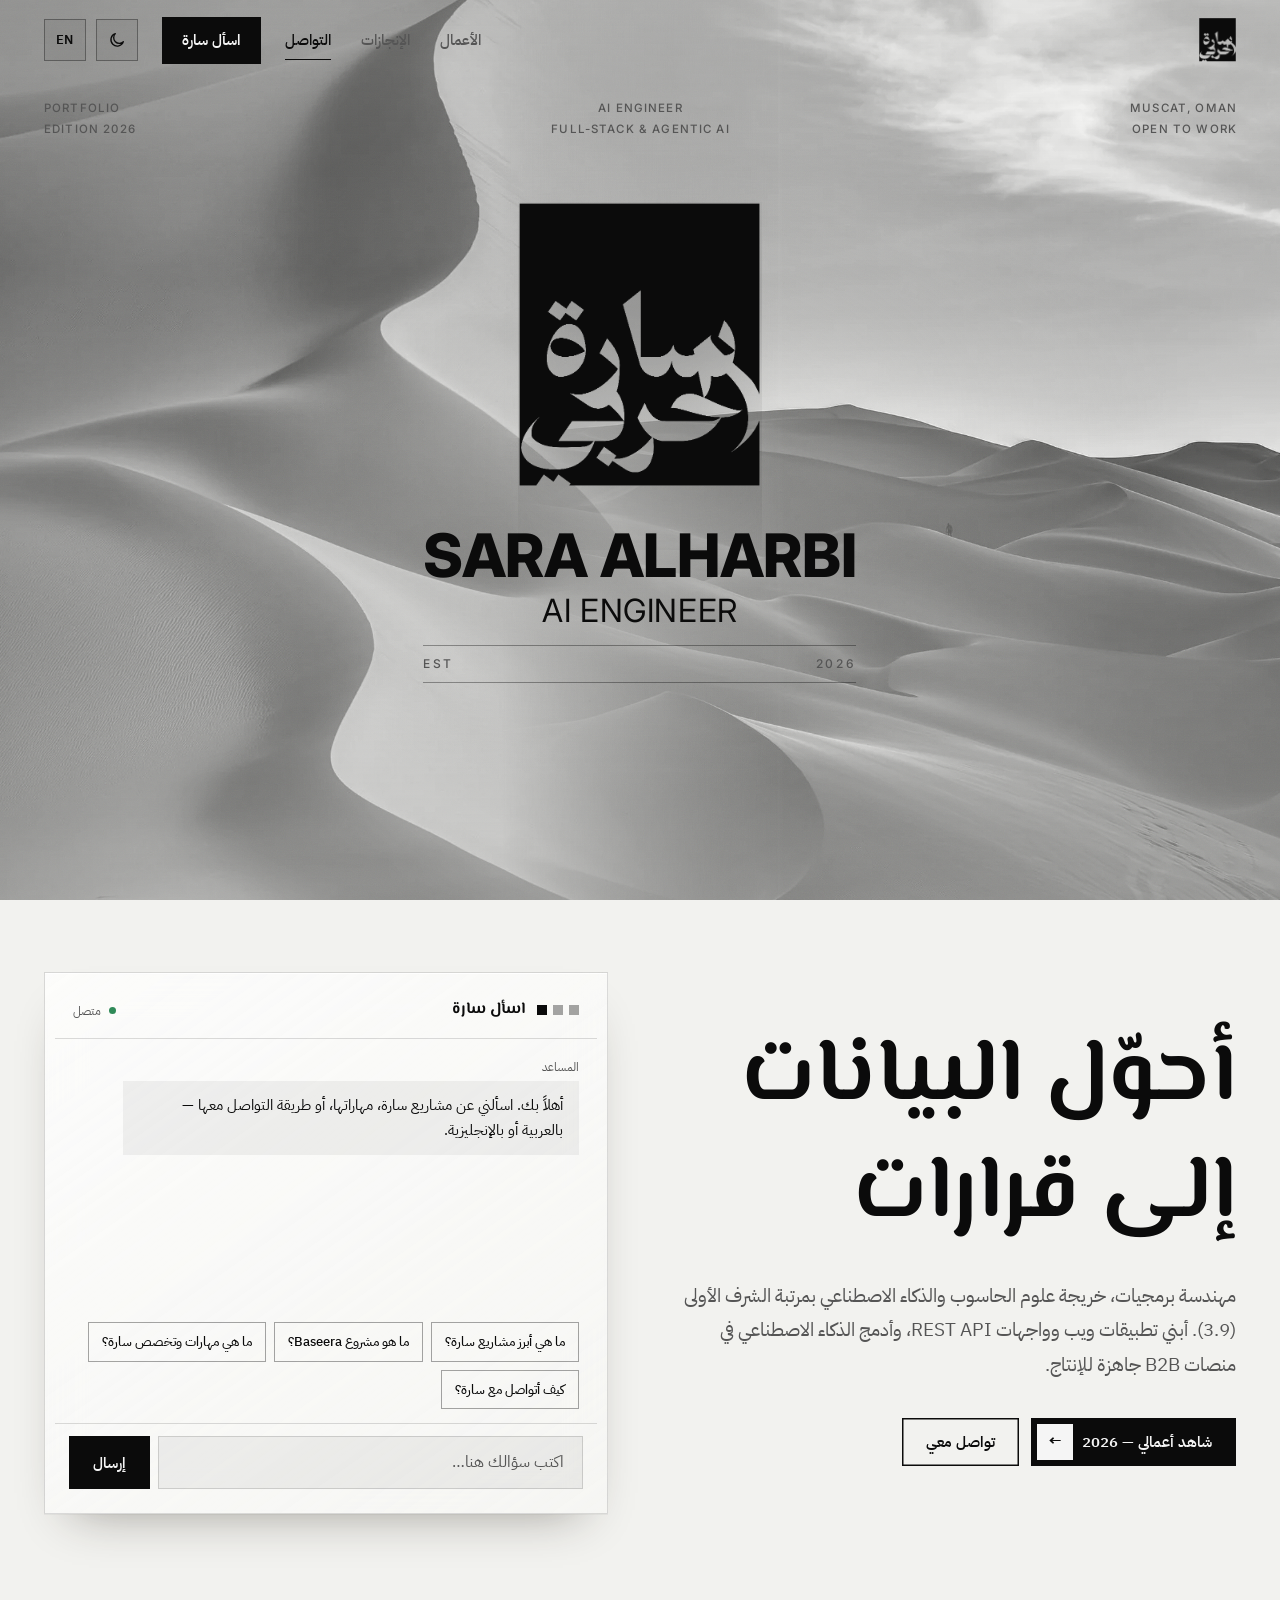
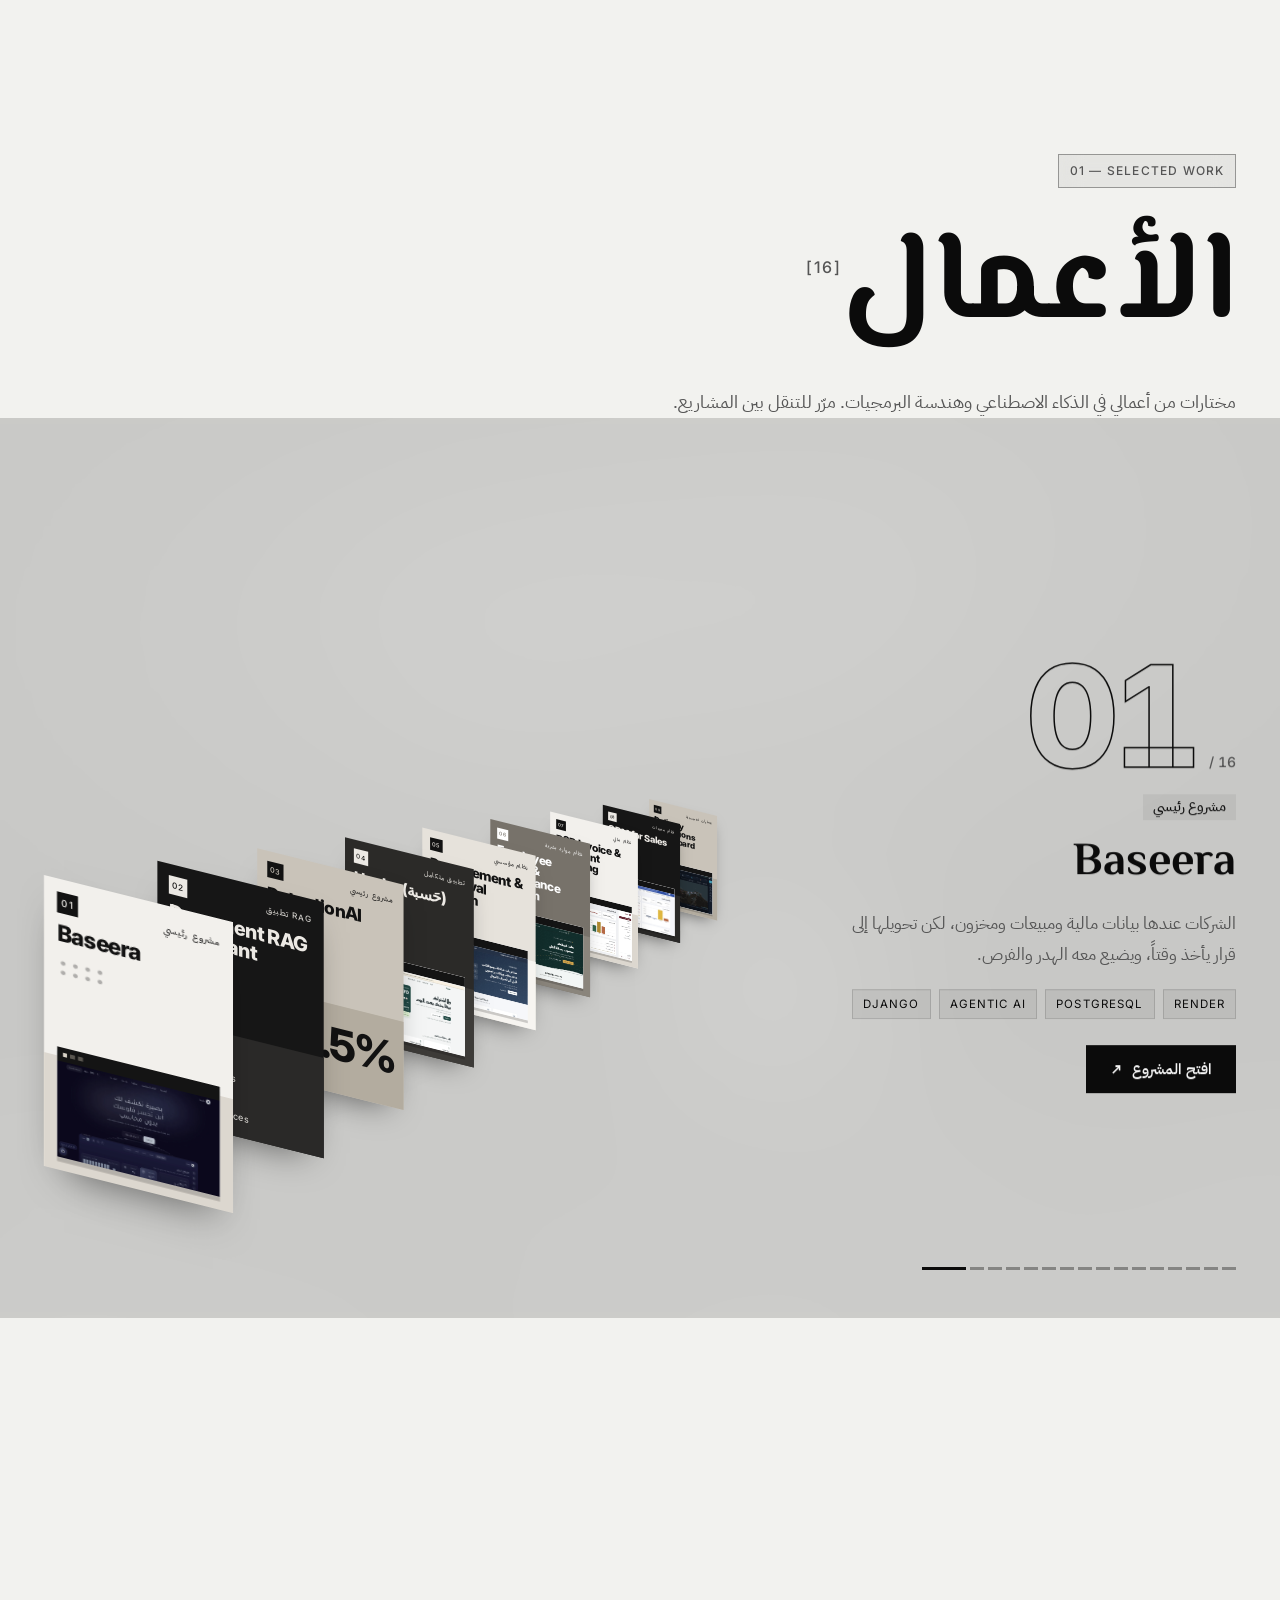
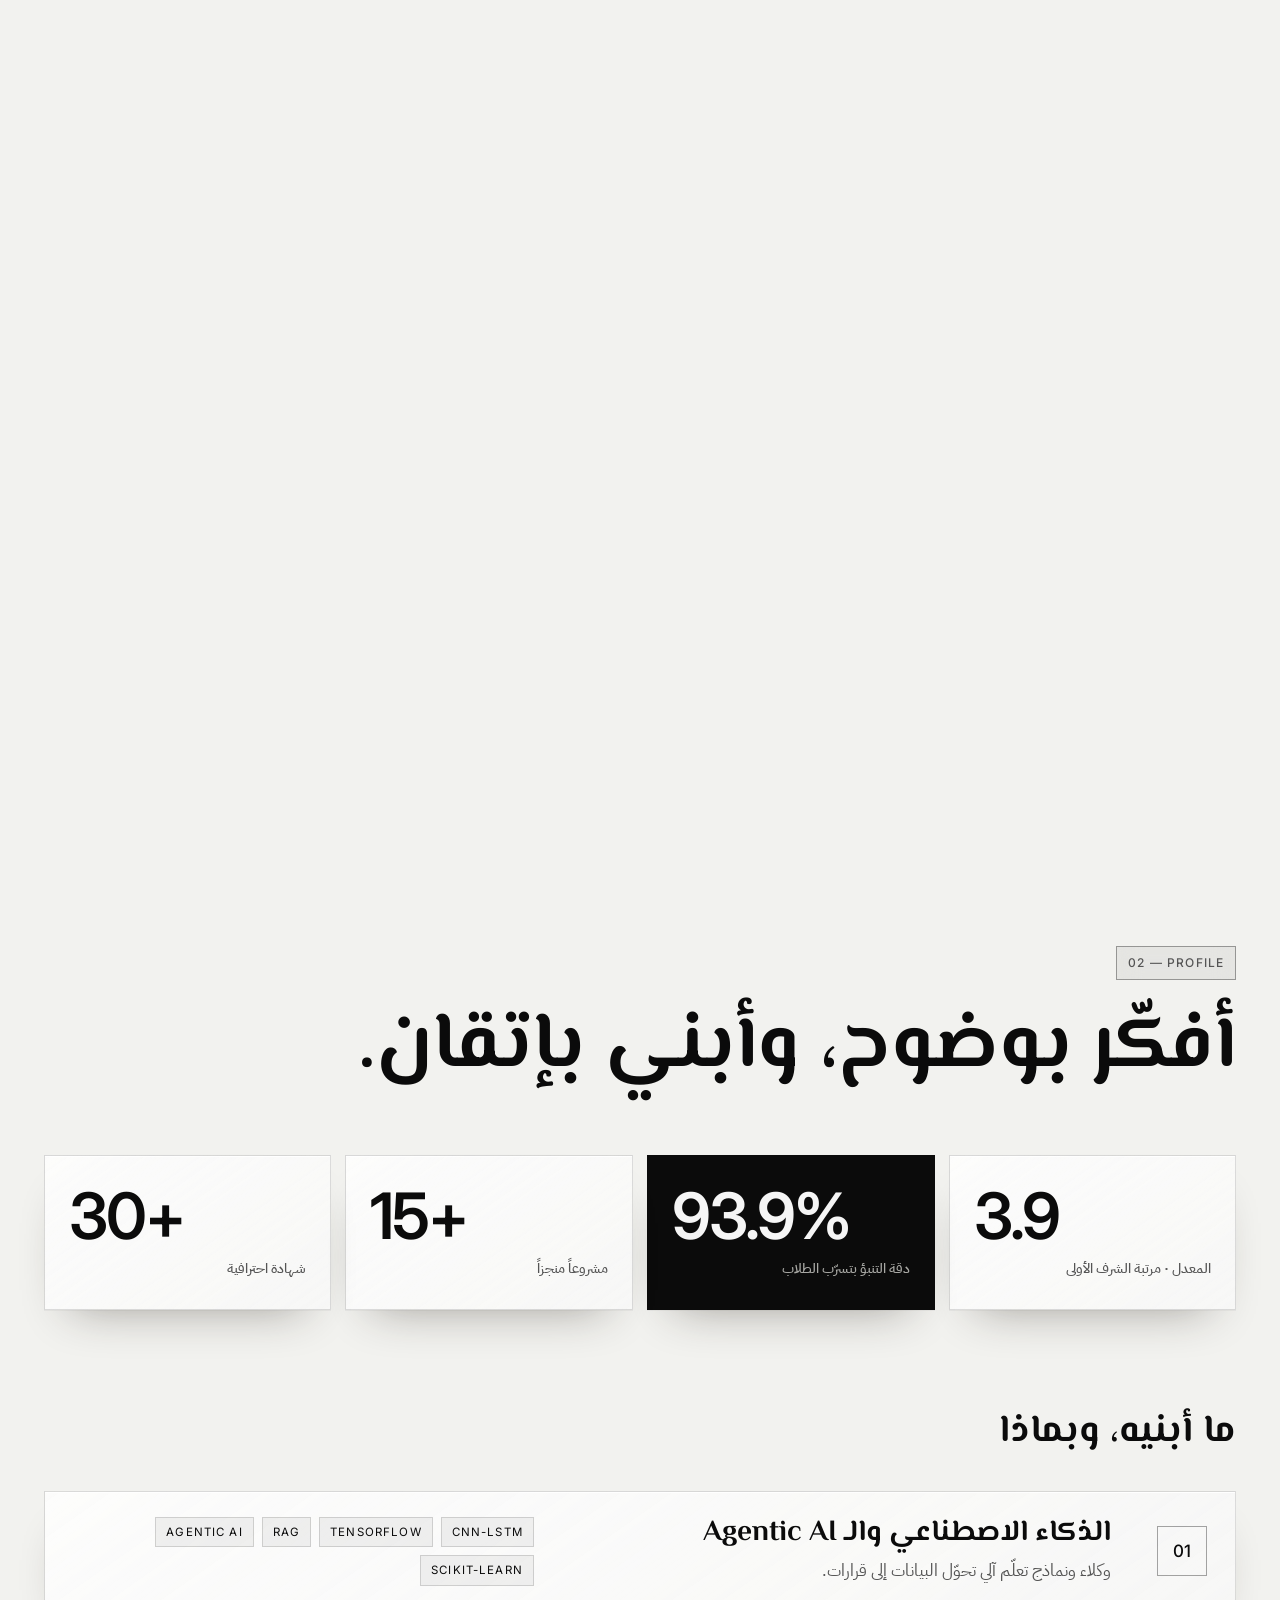
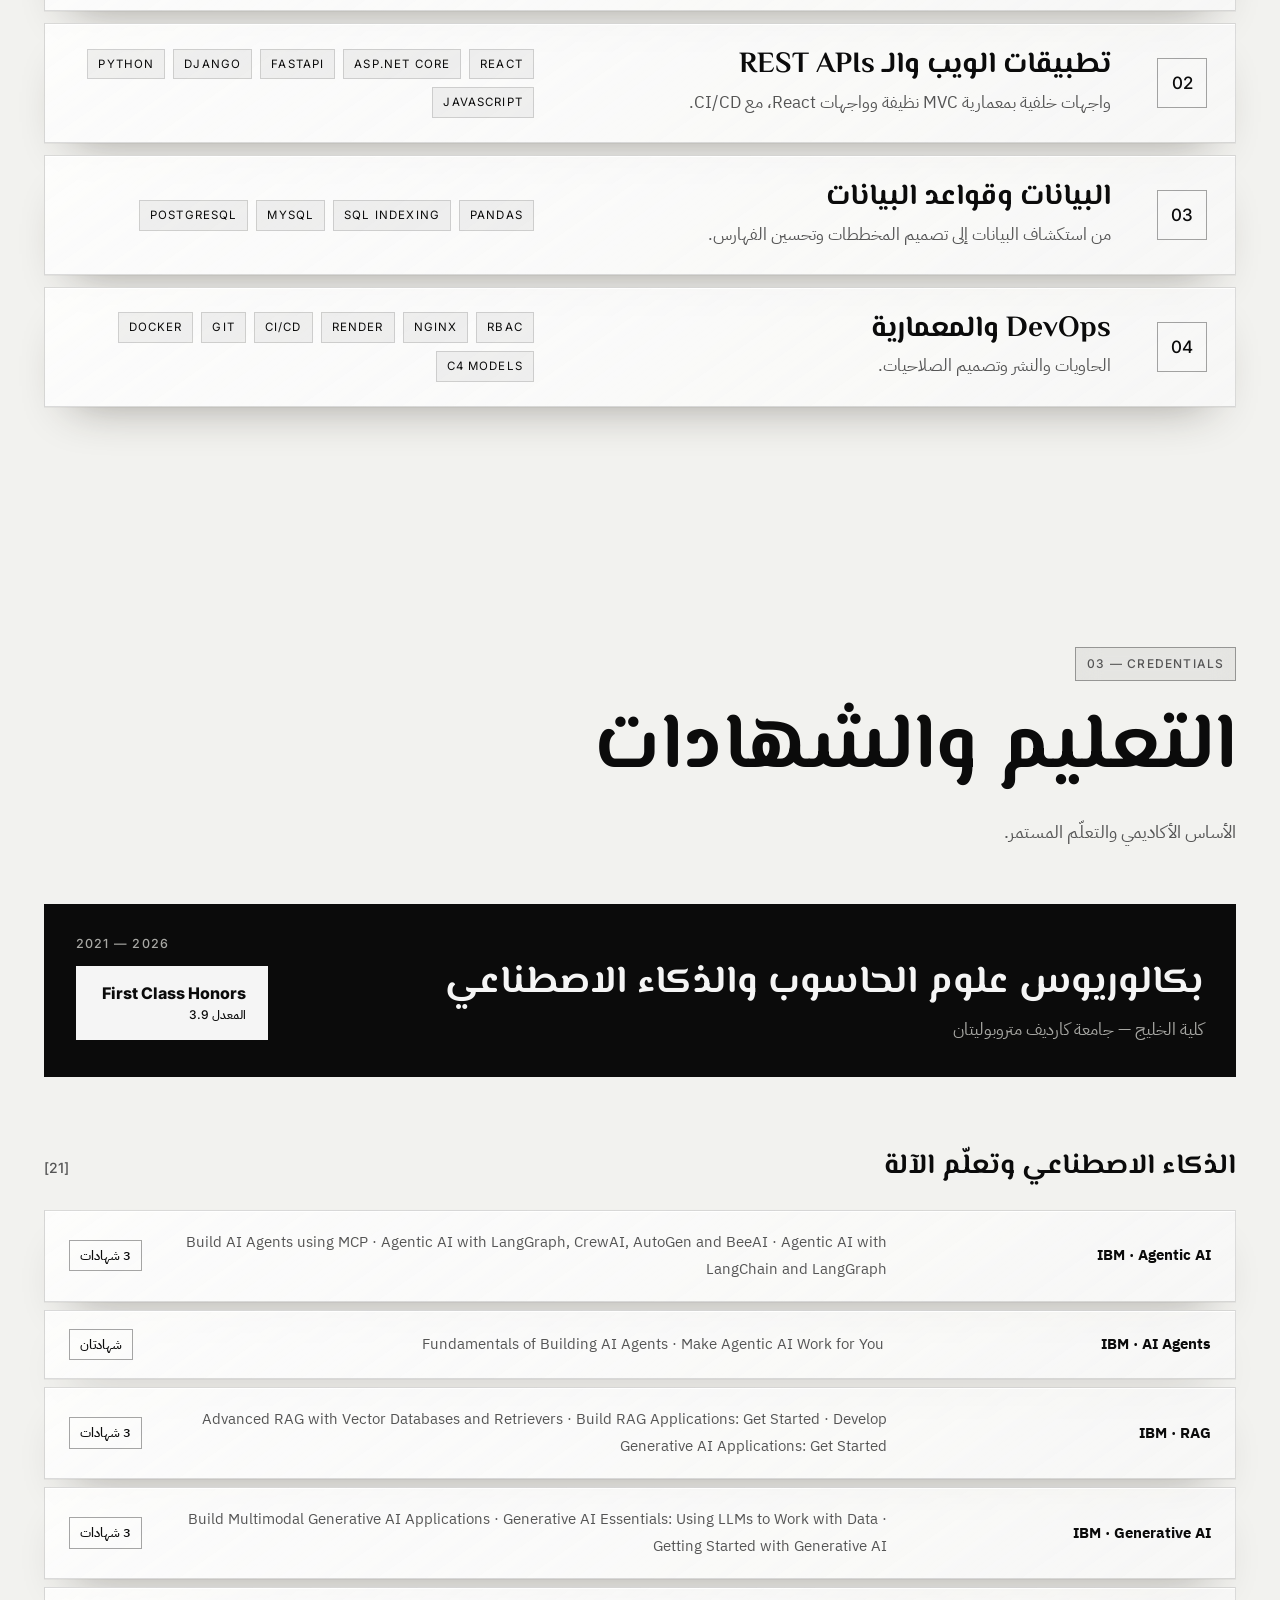
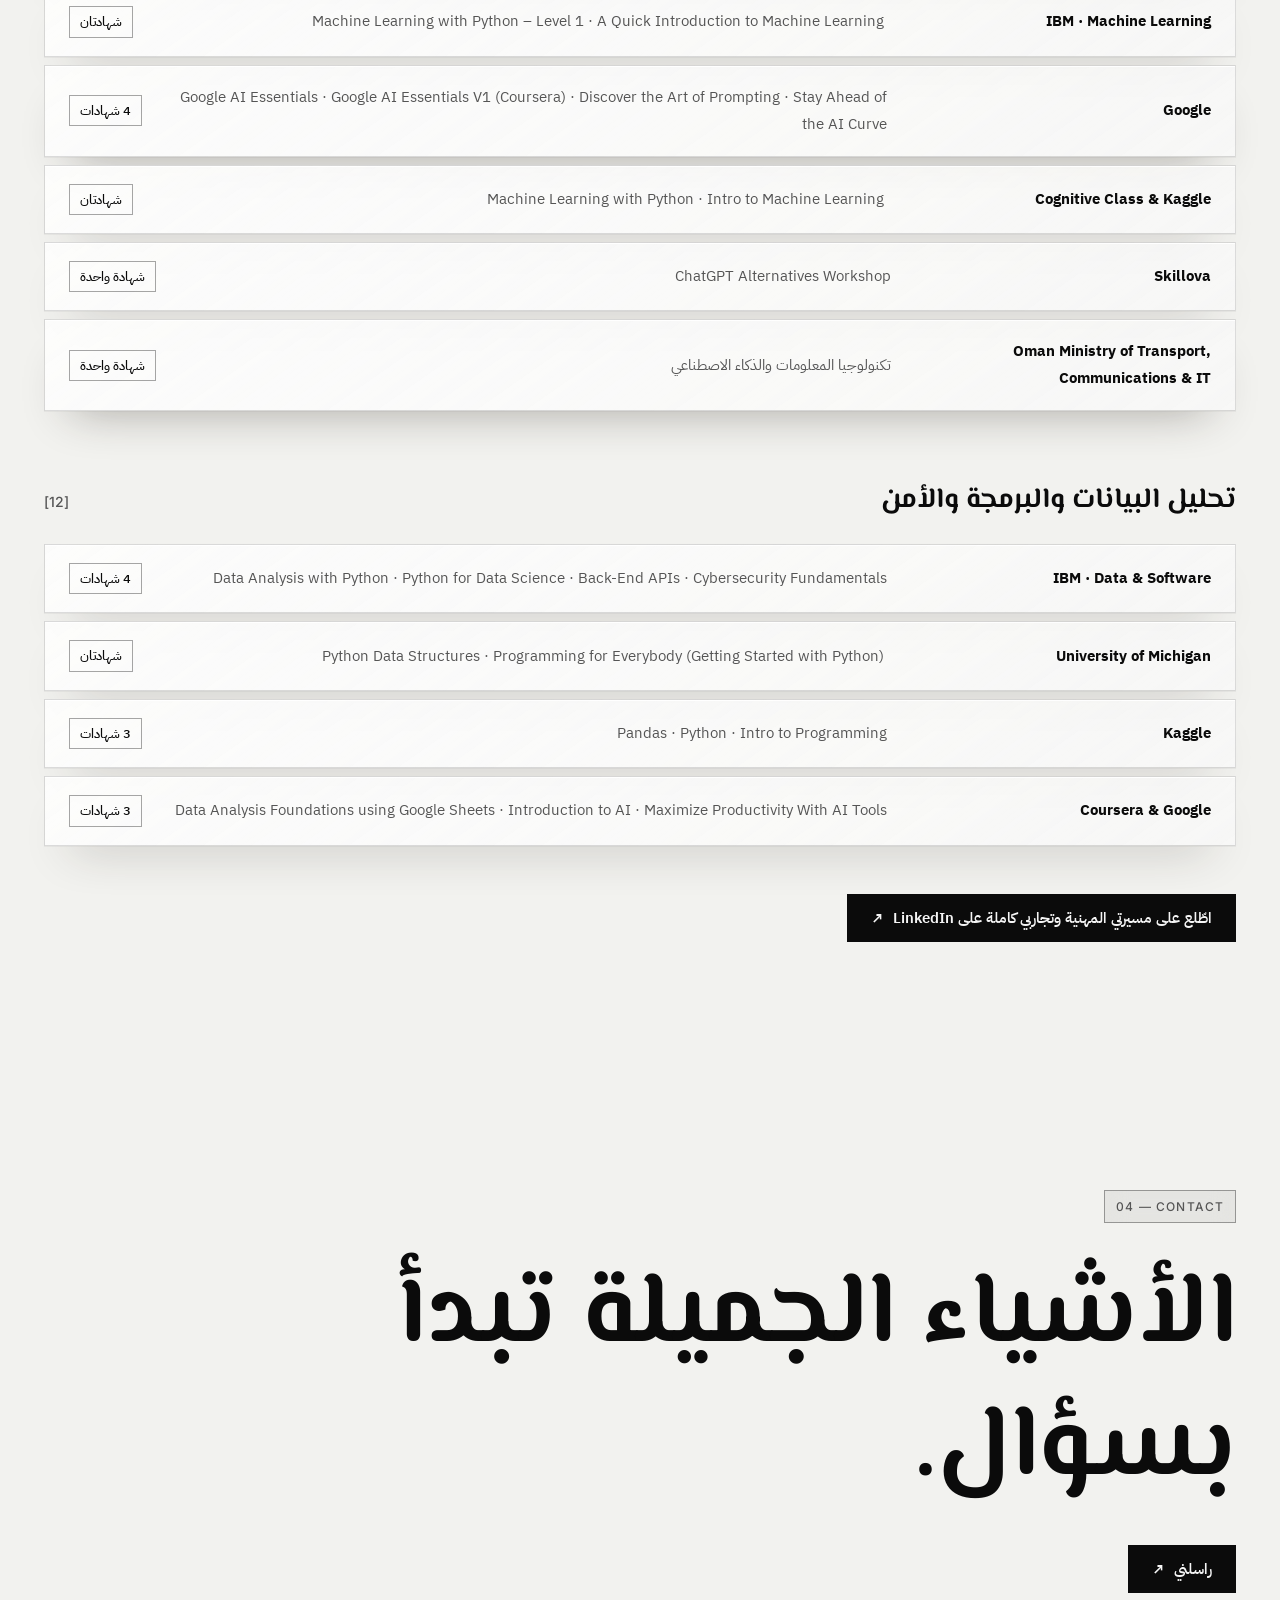
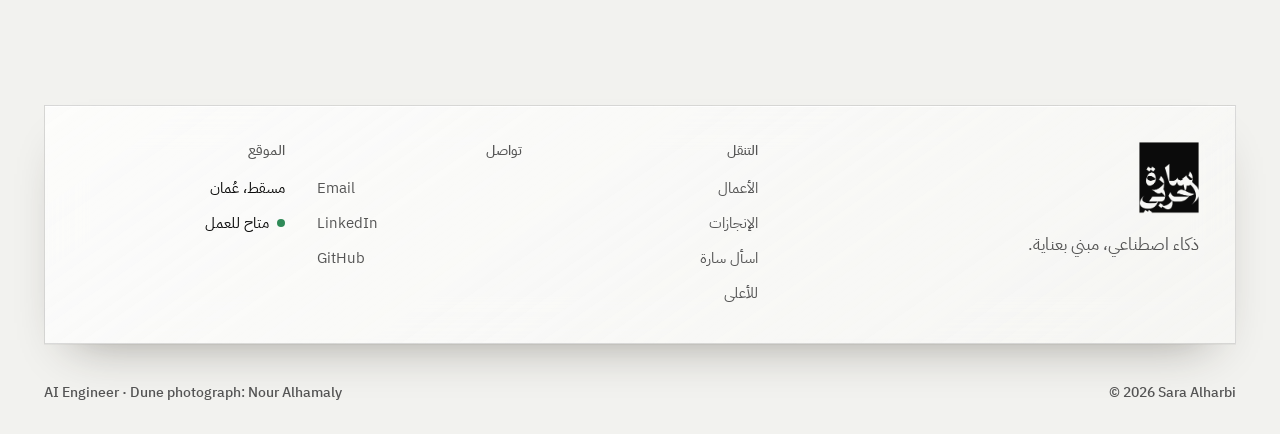
==== commit 93ac2331: "Motion review: smoother scenes, logo flight and theme switch - Desert photos pause their drift inste" ====
--- a/frontend/index.html
+++ b/frontend/index.html
@@ -40,7 +40,7 @@
   <link rel="preconnect" href="https://fonts.gstatic.com" crossorigin />
   <link href="https://fonts.googleapis.com/css2?family=El+Messiri:wght@600;700&family=Inter:wght@400;500;600;800;900&family=IBM+Plex+Sans+Arabic:wght@300;400;500;600;700&display=swap" rel="stylesheet" />
 
-  <link rel="stylesheet" href="css/styles.css?v=20261116b" />
+  <link rel="stylesheet" href="css/styles.css?v=20261116c" />
 </head>
 <body>
   <a class="skip-link" href="#main" data-en="Skip to content">تخطَّ إلى المحتوى</a>
@@ -331,6 +331,6 @@
   </div>
 
   <script src="js/config.js?v=20261116"></script>
-  <script src="js/main.js?v=20261116b"></script>
+  <script src="js/main.js?v=20261116c"></script>
 </body>
 </html>
--- a/frontend/css/styles.css
+++ b/frontend/css/styles.css
@@ -218,7 +218,6 @@
   inset: -4%;
   opacity: 0;
   transition: opacity calc(1.6s * var(--motion-speed)) var(--ease);
-  translate: 0 var(--drift, 0px);
 }
 .scene.is-on { opacity: 1; }
 .pane {
@@ -229,6 +228,11 @@
   background: var(--bg) var(--img-day) center 55% / cover no-repeat;
   filter: var(--photo-filter);
   transition: filter 0.6s;
+  will-change: transform; /* keep the slow drift on the GPU */
+  /* Every pane drifts, but only the visible scene's panes move. Pausing (rather than
+     removing the animation) keeps a fading-out photo where it is instead of snapping back. */
+  animation: drift calc(48s * var(--motion-speed)) ease-in-out infinite alternate;
+  animation-play-state: paused;
 }
 :root[data-theme="dark"] .pane { background-image: var(--img-night); }
 .pane-1 { left: 0; }
@@ -238,8 +242,8 @@
   -webkit-mask-image: linear-gradient(to right, transparent, #000 34%);
   mask-image: linear-gradient(to right, transparent, #000 34%);
 }
-.scene.is-on .pane { animation: drift calc(48s * var(--motion-speed)) ease-in-out infinite alternate; }
-.scene.is-on .pane-2 { animation-delay: -12s; }
+.scene.is-on .pane { animation-play-state: running; }
+.pane-2 { animation-delay: -12s; }
 @keyframes drift {
   from { transform: scale(1.02); }
   to { transform: scale(1.1) translate3d(-1.2%, -0.8%, 0); }
@@ -290,7 +294,13 @@
 /* Drifting sand: difference blending makes the grains dark by day, light by night. */
 .dust { position: fixed; inset: 0; z-index: 60; width: 100%; height: 100%; pointer-events: none; mix-blend-mode: difference; }
 
-/* Theme switch: a circle of the new theme grows out of the button (View Transitions). */
+/* Theme switch: a circle of the new theme grows out of the button (View Transitions).
+   Browsers without them get a short cross-fade of colours instead of a hard cut. */
+.theme-fade *,
+.theme-fade *::before,
+.theme-fade *::after {
+  transition: background-color 0.5s var(--ease), color 0.5s var(--ease), border-color 0.5s var(--ease), box-shadow 0.5s var(--ease), filter 0.5s var(--ease) !important;
+}
 ::view-transition-old(root),
 ::view-transition-new(root) { animation: none; mix-blend-mode: normal; }
 ::view-transition-new(root) { z-index: 2; }
@@ -1182,6 +1192,10 @@
   transition-delay: var(--d, 0ms);
 }
 .js .reveal-lg { transform: translateY(40px); }
+/* A filter on a frosted panel switches its backdrop blur off, so glass rises without the haze. */
+.js .reveal.glass { filter: none; }
+/* The big hero mark sits above the header while it flies; keep it under an open phone menu. */
+.site-header:has(.site-nav.is-open) ~ main .mark { opacity: 0; transition: opacity 0.2s; }
 .js .reveal.is-in { opacity: 1; transform: none; filter: none; }
 
 /* ---------- Reduced motion ---------- */
@@ -1196,5 +1210,5 @@
     transition-delay: 0ms !important;
   }
   .js .reveal { transform: none; filter: none; }
-  .scene.is-on .pane { animation: none; }
-}
+  .pane { animation: none; }
+}
